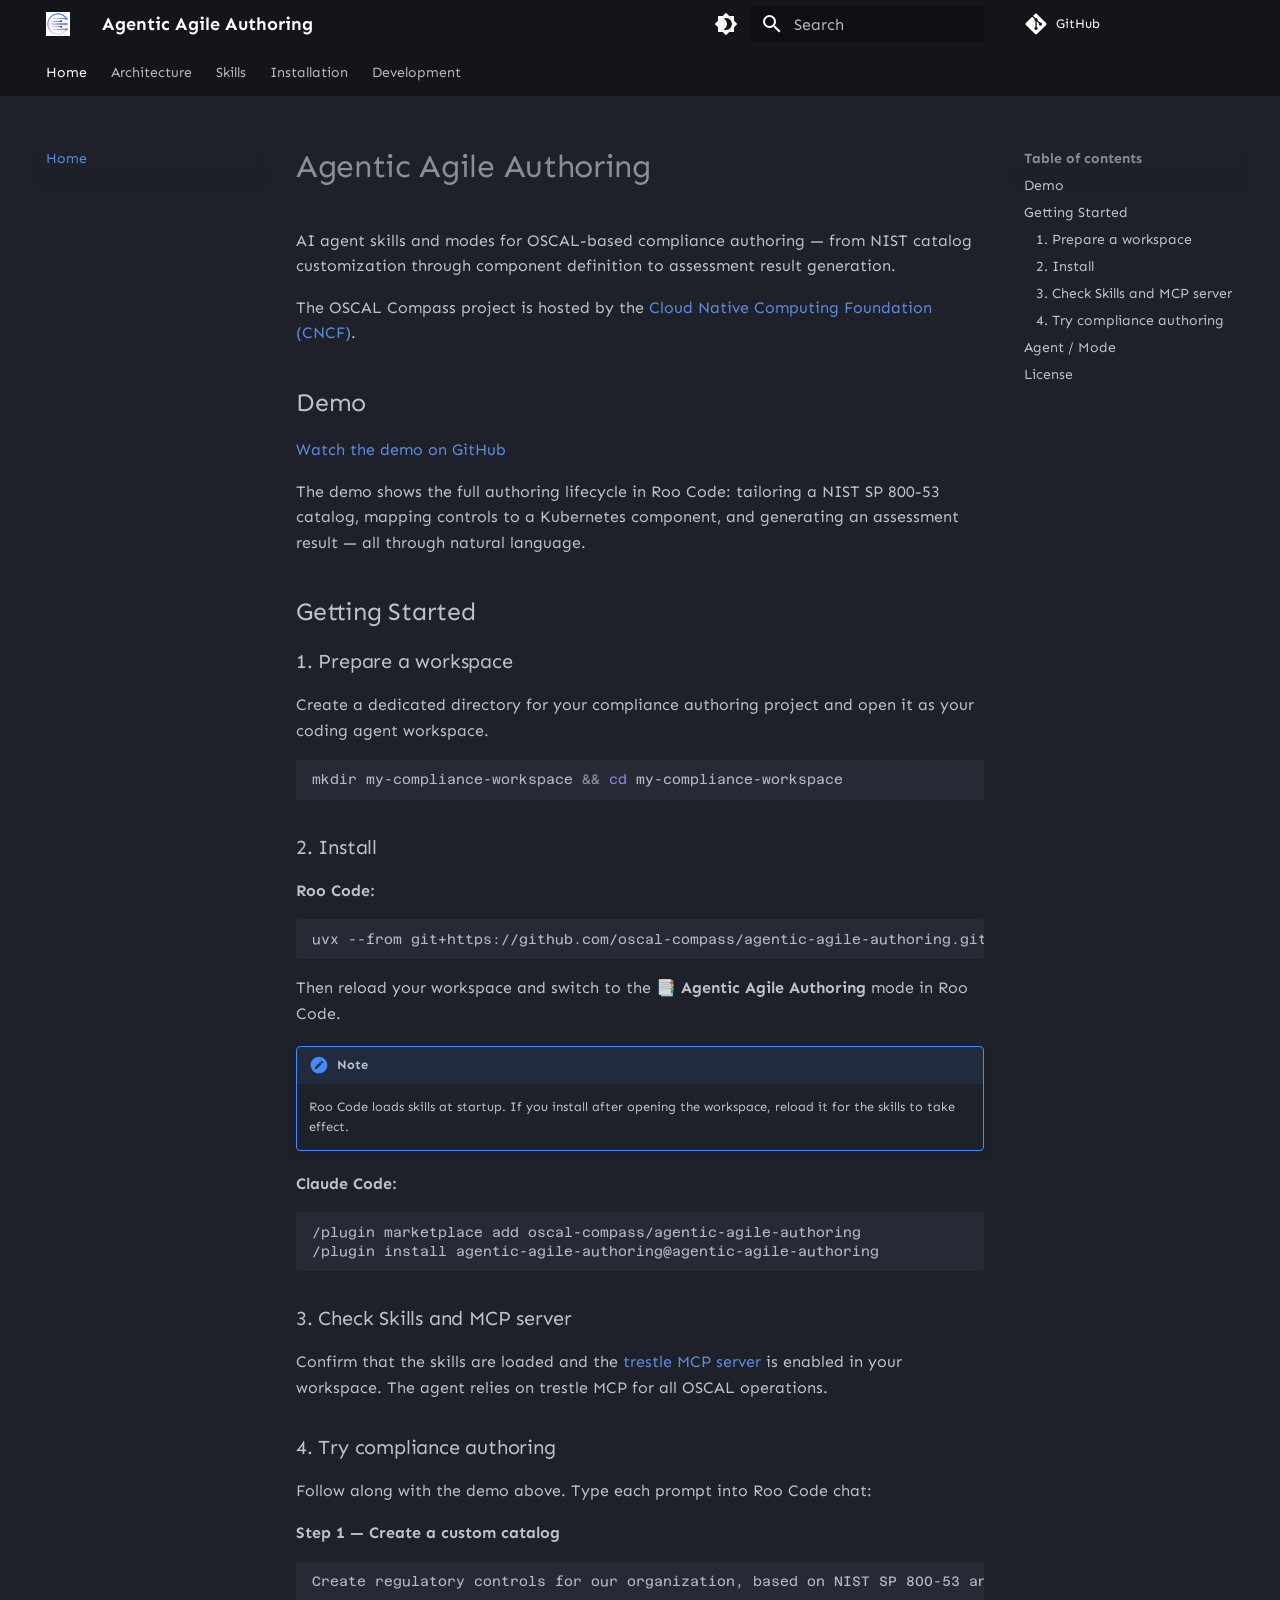
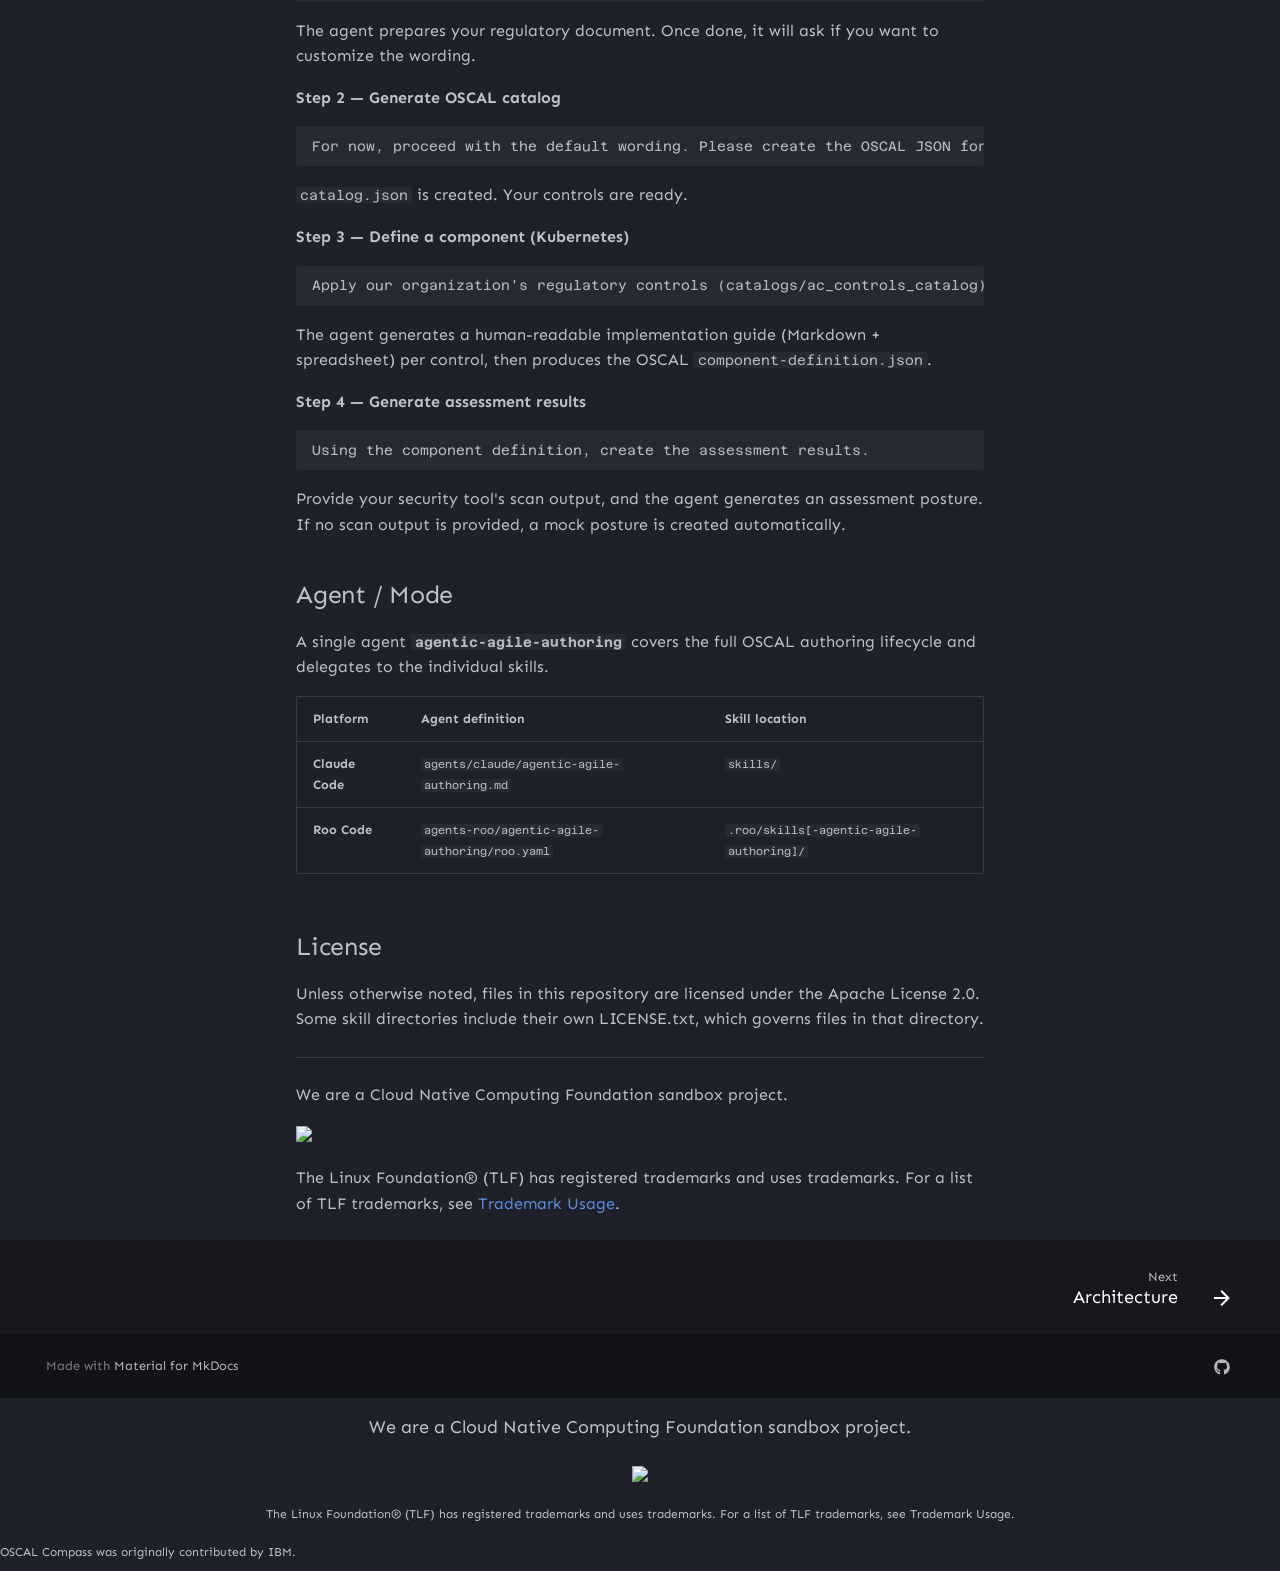
==== index.html @ 28f5df00 "Deployed d0321ce with MkDocs version: 1.6.1" ====
<!doctype html>
<html lang="en" class="no-js">
  <head>
    
      <meta charset="utf-8">
      <meta name="viewport" content="width=device-width,initial-scale=1">
      
      
      
        <link rel="canonical" href="https://oscal-compass.github.io/agentic-agile-authoring/">
      
      
      
        <link rel="next" href="architecture/">
      
      
        
      
      
      <link rel="icon" href="img/oscal-compass-icon-1200x1200.png">
      <meta name="generator" content="mkdocs-1.6.1, mkdocs-material-9.7.6">
    
    
      
        <title>Agentic Agile Authoring</title>
      
    
    
      <link rel="stylesheet" href="assets/stylesheets/main.484c7ddc.min.css">
      
        
        <link rel="stylesheet" href="assets/stylesheets/palette.ab4e12ef.min.css">
      
      


    
    
      
    
    
      
        
        
        <link rel="preconnect" href="https://fonts.gstatic.com" crossorigin>
        <link rel="stylesheet" href="https://fonts.googleapis.com/css?family=Sen:300,300i,400,400i,700,700i%7CAzeret+Mono:400,400i,700,700i&display=fallback">
        <style>:root{--md-text-font:"Sen";--md-code-font:"Azeret Mono"}</style>
      
    
    
      <link rel="stylesheet" href="css/extra.css">
    
    <script>__md_scope=new URL(".",location),__md_hash=e=>[...e].reduce(((e,_)=>(e<<5)-e+_.charCodeAt(0)),0),__md_get=(e,_=localStorage,t=__md_scope)=>JSON.parse(_.getItem(t.pathname+"."+e)),__md_set=(e,_,t=localStorage,a=__md_scope)=>{try{t.setItem(a.pathname+"."+e,JSON.stringify(_))}catch(e){}}</script>
    
      

    
    
  </head>
  
  
    
    
      
    
    
    
    
    <body dir="ltr" data-md-color-scheme="slate" data-md-color-primary="black" data-md-color-accent="purple">
  
    
    <input class="md-toggle" data-md-toggle="drawer" type="checkbox" id="__drawer" autocomplete="off">
    <input class="md-toggle" data-md-toggle="search" type="checkbox" id="__search" autocomplete="off">
    <label class="md-overlay" for="__drawer"></label>
    <div data-md-component="skip">
      
        
        <a href="#agentic-agile-authoring" class="md-skip">
          Skip to content
        </a>
      
    </div>
    <div data-md-component="announce">
      
    </div>
    
    
      

<header class="md-header" data-md-component="header">
  <nav class="md-header__inner md-grid" aria-label="Header">
    <a href="." title="Agentic Agile Authoring" class="md-header__button md-logo" aria-label="Agentic Agile Authoring" data-md-component="logo">
      
  <img src="img/oscal-compass-icon-1200x1200.png" alt="logo">

    </a>
    <label class="md-header__button md-icon" for="__drawer">
      
      <svg xmlns="http://www.w3.org/2000/svg" viewBox="0 0 24 24"><path d="M3 6h18v2H3zm0 5h18v2H3zm0 5h18v2H3z"/></svg>
    </label>
    <div class="md-header__title" data-md-component="header-title">
      <div class="md-header__ellipsis">
        <div class="md-header__topic">
          <span class="md-ellipsis">
            Agentic Agile Authoring
          </span>
        </div>
        <div class="md-header__topic" data-md-component="header-topic">
          <span class="md-ellipsis">
            
              Home
            
          </span>
        </div>
      </div>
    </div>
    
      
        <form class="md-header__option" data-md-component="palette">
  
    
    
    
    <input class="md-option" data-md-color-media="" data-md-color-scheme="slate" data-md-color-primary="black" data-md-color-accent="purple"  aria-label="Switch to light mode"  type="radio" name="__palette" id="__palette_0">
    
      <label class="md-header__button md-icon" title="Switch to light mode" for="__palette_1" hidden>
        <svg xmlns="http://www.w3.org/2000/svg" viewBox="0 0 24 24"><path d="M12 18c-.89 0-1.74-.2-2.5-.55C11.56 16.5 13 14.42 13 12s-1.44-4.5-3.5-5.45C10.26 6.2 11.11 6 12 6a6 6 0 0 1 6 6 6 6 0 0 1-6 6m8-9.31V4h-4.69L12 .69 8.69 4H4v4.69L.69 12 4 15.31V20h4.69L12 23.31 15.31 20H20v-4.69L23.31 12z"/></svg>
      </label>
    
  
    
    
    
    <input class="md-option" data-md-color-media="" data-md-color-scheme="default" data-md-color-primary="black" data-md-color-accent="purple"  aria-label="Switch to dark mode"  type="radio" name="__palette" id="__palette_1">
    
      <label class="md-header__button md-icon" title="Switch to dark mode" for="__palette_0" hidden>
        <svg xmlns="http://www.w3.org/2000/svg" viewBox="0 0 24 24"><path d="M12 8a4 4 0 0 0-4 4 4 4 0 0 0 4 4 4 4 0 0 0 4-4 4 4 0 0 0-4-4m0 10a6 6 0 0 1-6-6 6 6 0 0 1 6-6 6 6 0 0 1 6 6 6 6 0 0 1-6 6m8-9.31V4h-4.69L12 .69 8.69 4H4v4.69L.69 12 4 15.31V20h4.69L12 23.31 15.31 20H20v-4.69L23.31 12z"/></svg>
      </label>
    
  
</form>
      
    
    
      <script>var palette=__md_get("__palette");if(palette&&palette.color){if("(prefers-color-scheme)"===palette.color.media){var media=matchMedia("(prefers-color-scheme: light)"),input=document.querySelector(media.matches?"[data-md-color-media='(prefers-color-scheme: light)']":"[data-md-color-media='(prefers-color-scheme: dark)']");palette.color.media=input.getAttribute("data-md-color-media"),palette.color.scheme=input.getAttribute("data-md-color-scheme"),palette.color.primary=input.getAttribute("data-md-color-primary"),palette.color.accent=input.getAttribute("data-md-color-accent")}for(var[key,value]of Object.entries(palette.color))document.body.setAttribute("data-md-color-"+key,value)}</script>
    
    
    
      
      
        <label class="md-header__button md-icon" for="__search">
          
          <svg xmlns="http://www.w3.org/2000/svg" viewBox="0 0 24 24"><path d="M9.5 3A6.5 6.5 0 0 1 16 9.5c0 1.61-.59 3.09-1.56 4.23l.27.27h.79l5 5-1.5 1.5-5-5v-.79l-.27-.27A6.52 6.52 0 0 1 9.5 16 6.5 6.5 0 0 1 3 9.5 6.5 6.5 0 0 1 9.5 3m0 2C7 5 5 7 5 9.5S7 14 9.5 14 14 12 14 9.5 12 5 9.5 5"/></svg>
        </label>
        <div class="md-search" data-md-component="search" role="dialog">
  <label class="md-search__overlay" for="__search"></label>
  <div class="md-search__inner" role="search">
    <form class="md-search__form" name="search">
      <input type="text" class="md-search__input" name="query" aria-label="Search" placeholder="Search" autocapitalize="off" autocorrect="off" autocomplete="off" spellcheck="false" data-md-component="search-query" required>
      <label class="md-search__icon md-icon" for="__search">
        
        <svg xmlns="http://www.w3.org/2000/svg" viewBox="0 0 24 24"><path d="M9.5 3A6.5 6.5 0 0 1 16 9.5c0 1.61-.59 3.09-1.56 4.23l.27.27h.79l5 5-1.5 1.5-5-5v-.79l-.27-.27A6.52 6.52 0 0 1 9.5 16 6.5 6.5 0 0 1 3 9.5 6.5 6.5 0 0 1 9.5 3m0 2C7 5 5 7 5 9.5S7 14 9.5 14 14 12 14 9.5 12 5 9.5 5"/></svg>
        
        <svg xmlns="http://www.w3.org/2000/svg" viewBox="0 0 24 24"><path d="M20 11v2H8l5.5 5.5-1.42 1.42L4.16 12l7.92-7.92L13.5 5.5 8 11z"/></svg>
      </label>
      <nav class="md-search__options" aria-label="Search">
        
        <button type="reset" class="md-search__icon md-icon" title="Clear" aria-label="Clear" tabindex="-1">
          
          <svg xmlns="http://www.w3.org/2000/svg" viewBox="0 0 24 24"><path d="M19 6.41 17.59 5 12 10.59 6.41 5 5 6.41 10.59 12 5 17.59 6.41 19 12 13.41 17.59 19 19 17.59 13.41 12z"/></svg>
        </button>
      </nav>
      
    </form>
    <div class="md-search__output">
      <div class="md-search__scrollwrap" tabindex="0" data-md-scrollfix>
        <div class="md-search-result" data-md-component="search-result">
          <div class="md-search-result__meta">
            Initializing search
          </div>
          <ol class="md-search-result__list" role="presentation"></ol>
        </div>
      </div>
    </div>
  </div>
</div>
      
    
    
      <div class="md-header__source">
        <a href="https://github.com/oscal-compass/agentic-agile-authoring" title="Go to repository" class="md-source" data-md-component="source">
  <div class="md-source__icon md-icon">
    
    <svg xmlns="http://www.w3.org/2000/svg" viewBox="0 0 448 512"><!--! Font Awesome Free 7.1.0 by @fontawesome - https://fontawesome.com License - https://fontawesome.com/license/free (Icons: CC BY 4.0, Fonts: SIL OFL 1.1, Code: MIT License) Copyright 2025 Fonticons, Inc.--><path d="M439.6 236.1 244 40.5c-5.4-5.5-12.8-8.5-20.4-8.5s-15 3-20.4 8.4L162.5 81l51.5 51.5c27.1-9.1 52.7 16.8 43.4 43.7l49.7 49.7c34.2-11.8 61.2 31 35.5 56.7-26.5 26.5-70.2-2.9-56-37.3L240.3 199v121.9c25.3 12.5 22.3 41.8 9.1 55-6.4 6.4-15.2 10.1-24.3 10.1s-17.8-3.6-24.3-10.1c-17.6-17.6-11.1-46.9 11.2-56v-123c-20.8-8.5-24.6-30.7-18.6-45L142.6 101 8.5 235.1C3 240.6 0 247.9 0 255.5s3 15 8.5 20.4l195.6 195.7c5.4 5.4 12.7 8.4 20.4 8.4s15-3 20.4-8.4l194.7-194.7c5.4-5.4 8.4-12.8 8.4-20.4s-3-15-8.4-20.4"/></svg>
  </div>
  <div class="md-source__repository">
    GitHub
  </div>
</a>
      </div>
    
  </nav>
  
</header>
    
    <div class="md-container" data-md-component="container">
      
      
        
          
            
<nav class="md-tabs" aria-label="Tabs" data-md-component="tabs">
  <div class="md-grid">
    <ul class="md-tabs__list">
      
        
  
  
  
    
  
  
    <li class="md-tabs__item md-tabs__item--active">
      <a href="." class="md-tabs__link">
        
  
  
    
  
  Home

      </a>
    </li>
  

      
        
  
  
  
  
    <li class="md-tabs__item">
      <a href="architecture/" class="md-tabs__link">
        
  
  
    
  
  Architecture

      </a>
    </li>
  

      
        
  
  
  
  
    <li class="md-tabs__item">
      <a href="skills/" class="md-tabs__link">
        
  
  
    
  
  Skills

      </a>
    </li>
  

      
        
  
  
  
  
    <li class="md-tabs__item">
      <a href="installer-spec/" class="md-tabs__link">
        
  
  
    
  
  Installation

      </a>
    </li>
  

      
        
  
  
  
  
    <li class="md-tabs__item">
      <a href="development/" class="md-tabs__link">
        
  
  
    
  
  Development

      </a>
    </li>
  

      
    </ul>
  </div>
</nav>
          
        
      
      <main class="md-main" data-md-component="main">
        <div class="md-main__inner md-grid">
          
            
              
              <div class="md-sidebar md-sidebar--primary" data-md-component="sidebar" data-md-type="navigation" >
                <div class="md-sidebar__scrollwrap">
                  <div class="md-sidebar__inner">
                    


  


<nav class="md-nav md-nav--primary md-nav--lifted" aria-label="Navigation" data-md-level="0">
  <label class="md-nav__title" for="__drawer">
    <a href="." title="Agentic Agile Authoring" class="md-nav__button md-logo" aria-label="Agentic Agile Authoring" data-md-component="logo">
      
  <img src="img/oscal-compass-icon-1200x1200.png" alt="logo">

    </a>
    Agentic Agile Authoring
  </label>
  
    <div class="md-nav__source">
      <a href="https://github.com/oscal-compass/agentic-agile-authoring" title="Go to repository" class="md-source" data-md-component="source">
  <div class="md-source__icon md-icon">
    
    <svg xmlns="http://www.w3.org/2000/svg" viewBox="0 0 448 512"><!--! Font Awesome Free 7.1.0 by @fontawesome - https://fontawesome.com License - https://fontawesome.com/license/free (Icons: CC BY 4.0, Fonts: SIL OFL 1.1, Code: MIT License) Copyright 2025 Fonticons, Inc.--><path d="M439.6 236.1 244 40.5c-5.4-5.5-12.8-8.5-20.4-8.5s-15 3-20.4 8.4L162.5 81l51.5 51.5c27.1-9.1 52.7 16.8 43.4 43.7l49.7 49.7c34.2-11.8 61.2 31 35.5 56.7-26.5 26.5-70.2-2.9-56-37.3L240.3 199v121.9c25.3 12.5 22.3 41.8 9.1 55-6.4 6.4-15.2 10.1-24.3 10.1s-17.8-3.6-24.3-10.1c-17.6-17.6-11.1-46.9 11.2-56v-123c-20.8-8.5-24.6-30.7-18.6-45L142.6 101 8.5 235.1C3 240.6 0 247.9 0 255.5s3 15 8.5 20.4l195.6 195.7c5.4 5.4 12.7 8.4 20.4 8.4s15-3 20.4-8.4l194.7-194.7c5.4-5.4 8.4-12.8 8.4-20.4s-3-15-8.4-20.4"/></svg>
  </div>
  <div class="md-source__repository">
    GitHub
  </div>
</a>
    </div>
  
  <ul class="md-nav__list" data-md-scrollfix>
    
      
      
  
  
    
  
  
  
    <li class="md-nav__item md-nav__item--active">
      
      <input class="md-nav__toggle md-toggle" type="checkbox" id="__toc">
      
      
        
      
      
        <label class="md-nav__link md-nav__link--active" for="__toc">
          
  
  
  <span class="md-ellipsis">
    
  
    Home
  

    
  </span>
  
  

          <span class="md-nav__icon md-icon"></span>
        </label>
      
      <a href="." class="md-nav__link md-nav__link--active">
        
  
  
  <span class="md-ellipsis">
    
  
    Home
  

    
  </span>
  
  

      </a>
      
        

<nav class="md-nav md-nav--secondary" aria-label="Table of contents">
  
  
  
    
  
  
    <label class="md-nav__title" for="__toc">
      <span class="md-nav__icon md-icon"></span>
      Table of contents
    </label>
    <ul class="md-nav__list" data-md-component="toc" data-md-scrollfix>
      
        <li class="md-nav__item">
  <a href="#demo" class="md-nav__link">
    <span class="md-ellipsis">
      
        Demo
      
    </span>
  </a>
  
</li>
      
        <li class="md-nav__item">
  <a href="#getting-started" class="md-nav__link">
    <span class="md-ellipsis">
      
        Getting Started
      
    </span>
  </a>
  
    <nav class="md-nav" aria-label="Getting Started">
      <ul class="md-nav__list">
        
          <li class="md-nav__item">
  <a href="#1-prepare-a-workspace" class="md-nav__link">
    <span class="md-ellipsis">
      
        1. Prepare a workspace
      
    </span>
  </a>
  
</li>
        
          <li class="md-nav__item">
  <a href="#2-install" class="md-nav__link">
    <span class="md-ellipsis">
      
        2. Install
      
    </span>
  </a>
  
</li>
        
          <li class="md-nav__item">
  <a href="#3-check-skills-and-mcp-server" class="md-nav__link">
    <span class="md-ellipsis">
      
        3. Check Skills and MCP server
      
    </span>
  </a>
  
</li>
        
          <li class="md-nav__item">
  <a href="#4-try-compliance-authoring" class="md-nav__link">
    <span class="md-ellipsis">
      
        4. Try compliance authoring
      
    </span>
  </a>
  
</li>
        
      </ul>
    </nav>
  
</li>
      
        <li class="md-nav__item">
  <a href="#agent-mode" class="md-nav__link">
    <span class="md-ellipsis">
      
        Agent / Mode
      
    </span>
  </a>
  
</li>
      
        <li class="md-nav__item">
  <a href="#license" class="md-nav__link">
    <span class="md-ellipsis">
      
        License
      
    </span>
  </a>
  
</li>
      
    </ul>
  
</nav>
      
    </li>
  

    
      
      
  
  
  
  
    <li class="md-nav__item">
      <a href="architecture/" class="md-nav__link">
        
  
  
  <span class="md-ellipsis">
    
  
    Architecture
  

    
  </span>
  
  

      </a>
    </li>
  

    
      
      
  
  
  
  
    <li class="md-nav__item">
      <a href="skills/" class="md-nav__link">
        
  
  
  <span class="md-ellipsis">
    
  
    Skills
  

    
  </span>
  
  

      </a>
    </li>
  

    
      
      
  
  
  
  
    <li class="md-nav__item">
      <a href="installer-spec/" class="md-nav__link">
        
  
  
  <span class="md-ellipsis">
    
  
    Installation
  

    
  </span>
  
  

      </a>
    </li>
  

    
      
      
  
  
  
  
    <li class="md-nav__item">
      <a href="development/" class="md-nav__link">
        
  
  
  <span class="md-ellipsis">
    
  
    Development
  

    
  </span>
  
  

      </a>
    </li>
  

    
  </ul>
</nav>
                  </div>
                </div>
              </div>
            
            
              
              <div class="md-sidebar md-sidebar--secondary" data-md-component="sidebar" data-md-type="toc" >
                <div class="md-sidebar__scrollwrap">
                  <div class="md-sidebar__inner">
                    

<nav class="md-nav md-nav--secondary" aria-label="Table of contents">
  
  
  
    
  
  
    <label class="md-nav__title" for="__toc">
      <span class="md-nav__icon md-icon"></span>
      Table of contents
    </label>
    <ul class="md-nav__list" data-md-component="toc" data-md-scrollfix>
      
        <li class="md-nav__item">
  <a href="#demo" class="md-nav__link">
    <span class="md-ellipsis">
      
        Demo
      
    </span>
  </a>
  
</li>
      
        <li class="md-nav__item">
  <a href="#getting-started" class="md-nav__link">
    <span class="md-ellipsis">
      
        Getting Started
      
    </span>
  </a>
  
    <nav class="md-nav" aria-label="Getting Started">
      <ul class="md-nav__list">
        
          <li class="md-nav__item">
  <a href="#1-prepare-a-workspace" class="md-nav__link">
    <span class="md-ellipsis">
      
        1. Prepare a workspace
      
    </span>
  </a>
  
</li>
        
          <li class="md-nav__item">
  <a href="#2-install" class="md-nav__link">
    <span class="md-ellipsis">
      
        2. Install
      
    </span>
  </a>
  
</li>
        
          <li class="md-nav__item">
  <a href="#3-check-skills-and-mcp-server" class="md-nav__link">
    <span class="md-ellipsis">
      
        3. Check Skills and MCP server
      
    </span>
  </a>
  
</li>
        
          <li class="md-nav__item">
  <a href="#4-try-compliance-authoring" class="md-nav__link">
    <span class="md-ellipsis">
      
        4. Try compliance authoring
      
    </span>
  </a>
  
</li>
        
      </ul>
    </nav>
  
</li>
      
        <li class="md-nav__item">
  <a href="#agent-mode" class="md-nav__link">
    <span class="md-ellipsis">
      
        Agent / Mode
      
    </span>
  </a>
  
</li>
      
        <li class="md-nav__item">
  <a href="#license" class="md-nav__link">
    <span class="md-ellipsis">
      
        License
      
    </span>
  </a>
  
</li>
      
    </ul>
  
</nav>
                  </div>
                </div>
              </div>
            
          
          
            <div class="md-content" data-md-component="content">
              
              <article class="md-content__inner md-typeset">
                
                  


  
  


<h1 id="agentic-agile-authoring">Agentic Agile Authoring</h1>
<p>AI agent skills and modes for OSCAL-based compliance authoring — from NIST catalog customization through component definition to assessment result generation.</p>
<p>The OSCAL Compass project is hosted by the <a href="https://cncf.io">Cloud Native Computing Foundation (CNCF)</a>.</p>
<h2 id="demo">Demo</h2>
<p><a href="https://github.com/oscal-compass/agentic-agile-authoring#demo">
  Watch the demo on GitHub
</a></p>
<p>The demo shows the full authoring lifecycle in Roo Code: tailoring a NIST SP 800-53 catalog, mapping controls to a Kubernetes component, and generating an assessment result — all through natural language.</p>
<h2 id="getting-started">Getting Started</h2>
<h3 id="1-prepare-a-workspace">1. Prepare a workspace</h3>
<p>Create a dedicated directory for your compliance authoring project and open it as your coding agent workspace.</p>
<div class="highlight"><pre><span></span><code>mkdir<span class="w"> </span>my-compliance-workspace<span class="w"> </span><span class="o">&amp;&amp;</span><span class="w"> </span><span class="nb">cd</span><span class="w"> </span>my-compliance-workspace
</code></pre></div>
<h3 id="2-install">2. Install</h3>
<p><strong>Roo Code:</strong></p>
<div class="highlight"><pre><span></span><code>uvx<span class="w"> </span>--from<span class="w"> </span>git+https://github.com/oscal-compass/agentic-agile-authoring.git<span class="w"> </span>agentic-agile-authoring<span class="w"> </span>install
</code></pre></div>
<p>Then reload your workspace and switch to the <strong>📑 Agentic Agile Authoring</strong> mode in Roo Code.</p>
<div class="admonition note">
<p class="admonition-title">Note</p>
<p>Roo Code loads skills at startup. If you install after opening the workspace, reload it for the skills to take effect.</p>
</div>
<p><strong>Claude Code:</strong></p>
<div class="highlight"><pre><span></span><code>/plugin marketplace add oscal-compass/agentic-agile-authoring
/plugin install agentic-agile-authoring@agentic-agile-authoring
</code></pre></div>
<h3 id="3-check-skills-and-mcp-server">3. Check Skills and MCP server</h3>
<p>Confirm that the skills are loaded and the <a href="https://github.com/oscal-compass/compliance-trestle-mcp">trestle MCP server</a> is enabled in your workspace. The agent relies on trestle MCP for all OSCAL operations.</p>
<h3 id="4-try-compliance-authoring">4. Try compliance authoring</h3>
<p>Follow along with the demo above. Type each prompt into Roo Code chat:</p>
<p><strong>Step 1 — Create a custom catalog</strong></p>
<div class="highlight"><pre><span></span><code>Create regulatory controls for our organization, based on NIST SP 800-53 and limited to access control.
</code></pre></div>
<p>The agent prepares your regulatory document. Once done, it will ask if you want to customize the wording.</p>
<p><strong>Step 2 — Generate OSCAL catalog</strong></p>
<div class="highlight"><pre><span></span><code>For now, proceed with the default wording. Please create the OSCAL JSON for this custom catalog.
</code></pre></div>
<p><code>catalog.json</code> is created. Your controls are ready.</p>
<p><strong>Step 3 — Define a component (Kubernetes)</strong></p>
<div class="highlight"><pre><span></span><code>Apply our organization&#39;s regulatory controls (catalogs/ac_controls_catalog) to Kubernetes. At this stage, please create the component definition.
</code></pre></div>
<p>The agent generates a human-readable implementation guide (Markdown + spreadsheet) per control, then produces the OSCAL <code>component-definition.json</code>.</p>
<p><strong>Step 4 — Generate assessment results</strong></p>
<div class="highlight"><pre><span></span><code>Using the component definition, create the assessment results.
</code></pre></div>
<p>Provide your security tool's scan output, and the agent generates an assessment posture. If no scan output is provided, a mock posture is created automatically.</p>
<h2 id="agent-mode">Agent / Mode</h2>
<p>A single agent <strong><code>agentic-agile-authoring</code></strong> covers the full OSCAL authoring lifecycle and delegates to the individual skills.</p>
<table>
<thead>
<tr>
<th>Platform</th>
<th>Agent definition</th>
<th>Skill location</th>
</tr>
</thead>
<tbody>
<tr>
<td><strong>Claude Code</strong></td>
<td><code>agents/claude/agentic-agile-authoring.md</code></td>
<td><code>skills/</code></td>
</tr>
<tr>
<td><strong>Roo Code</strong></td>
<td><code>agents-roo/agentic-agile-authoring/roo.yaml</code></td>
<td><code>.roo/skills[-agentic-agile-authoring]/</code></td>
</tr>
</tbody>
</table>
<h2 id="license">License</h2>
<p>Unless otherwise noted, files in this repository are licensed under the Apache License 2.0. Some skill directories include their own LICENSE.txt, which governs files in that directory.</p>
<hr />
<p>We are a Cloud Native Computing Foundation sandbox project.</p>
<p><picture>
  <source media="(prefers-color-scheme: dark)" srcset="https://www.cncf.io/wp-content/uploads/2022/07/cncf-white-logo.svg">
  <img src="https://www.cncf.io/wp-content/uploads/2022/07/cncf-color-bg.svg" width=300 />
</picture></p>
<p>The Linux Foundation® (TLF) has registered trademarks and uses trademarks. For a list of TLF trademarks, see <a href="https://www.linuxfoundation.org/legal/trademark-usage">Trademark Usage</a>.</p>












                
              </article>
            </div>
          
          
<script>var target=document.getElementById(location.hash.slice(1));target&&target.name&&(target.checked=target.name.startsWith("__tabbed_"))</script>
        </div>
        
      </main>
      

        <footer class="md-footer">
  
    
      
      <nav class="md-footer__inner md-grid" aria-label="Footer" >
        
        
          
          <a href="architecture/" class="md-footer__link md-footer__link--next" aria-label="Next: Architecture">
            <div class="md-footer__title">
              <span class="md-footer__direction">
                Next
              </span>
              <div class="md-ellipsis">
                Architecture
              </div>
            </div>
            <div class="md-footer__button md-icon">
              
              <svg xmlns="http://www.w3.org/2000/svg" viewBox="0 0 24 24"><path d="M4 11v2h12l-5.5 5.5 1.42 1.42L19.84 12l-7.92-7.92L10.5 5.5 16 11z"/></svg>
            </div>
          </a>
        
      </nav>
    
  
  <div class="md-footer-meta md-typeset">
    <div class="md-footer-meta__inner md-grid">
      <div class="md-copyright">
  
  
    Made with
    <a href="https://squidfunk.github.io/mkdocs-material/" target="_blank" rel="noopener">
      Material for MkDocs
    </a>
  
</div>
      
        
<div class="md-social">
  
    
    
    
    
      
      
    
    <a href="https://github.com/oscal-compass/agentic-agile-authoring" target="_blank" rel="noopener" title="github.com" class="md-social__link">
      <svg xmlns="http://www.w3.org/2000/svg" viewBox="0 0 512 512"><!--! Font Awesome Free 7.1.0 by @fontawesome - https://fontawesome.com License - https://fontawesome.com/license/free (Icons: CC BY 4.0, Fonts: SIL OFL 1.1, Code: MIT License) Copyright 2025 Fonticons, Inc.--><path d="M173.9 397.4c0 2-2.3 3.6-5.2 3.6-3.3.3-5.6-1.3-5.6-3.6 0-2 2.3-3.6 5.2-3.6 3-.3 5.6 1.3 5.6 3.6m-31.1-4.5c-.7 2 1.3 4.3 4.3 4.9 2.6 1 5.6 0 6.2-2s-1.3-4.3-4.3-5.2c-2.6-.7-5.5.3-6.2 2.3m44.2-1.7c-2.9.7-4.9 2.6-4.6 4.9.3 2 2.9 3.3 5.9 2.6 2.9-.7 4.9-2.6 4.6-4.6-.3-1.9-3-3.2-5.9-2.9M252.8 8C114.1 8 8 113.3 8 252c0 110.9 69.8 205.8 169.5 239.2 12.8 2.3 17.3-5.6 17.3-12.1 0-6.2-.3-40.4-.3-61.4 0 0-70 15-84.7-29.8 0 0-11.4-29.1-27.8-36.6 0 0-22.9-15.7 1.6-15.4 0 0 24.9 2 38.6 25.8 21.9 38.6 58.6 27.5 72.9 20.9 2.3-16 8.8-27.1 16-33.7-55.9-6.2-112.3-14.3-112.3-110.5 0-27.5 7.6-41.3 23.6-58.9-2.6-6.5-11.1-33.3 2.6-67.9 20.9-6.5 69 27 69 27 20-5.6 41.5-8.5 62.8-8.5s42.8 2.9 62.8 8.5c0 0 48.1-33.6 69-27 13.7 34.7 5.2 61.4 2.6 67.9 16 17.7 25.8 31.5 25.8 58.9 0 96.5-58.9 104.2-114.8 110.5 9.2 7.9 17 22.9 17 46.4 0 33.7-.3 75.4-.3 83.6 0 6.5 4.6 14.4 17.3 12.1C436.2 457.8 504 362.9 504 252 504 113.3 391.5 8 252.8 8M105.2 352.9c-1.3 1-1 3.3.7 5.2 1.6 1.6 3.9 2.3 5.2 1 1.3-1 1-3.3-.7-5.2-1.6-1.6-3.9-2.3-5.2-1m-10.8-8.1c-.7 1.3.3 2.9 2.3 3.9 1.6 1 3.6.7 4.3-.7.7-1.3-.3-2.9-2.3-3.9-2-.6-3.6-.3-4.3.7m32.4 35.6c-1.6 1.3-1 4.3 1.3 6.2 2.3 2.3 5.2 2.6 6.5 1 1.3-1.3.7-4.3-1.3-6.2-2.2-2.3-5.2-2.6-6.5-1m-11.4-14.7c-1.6 1-1.6 3.6 0 5.9s4.3 3.3 5.6 2.3c1.6-1.3 1.6-3.9 0-6.2-1.4-2.3-4-3.3-5.6-2"/></svg>
    </a>
  
</div>
      
    </div>
  </div>
</footer>
      
<p style="font-size:18px;text-align:center">We are a Cloud Native Computing Foundation sandbox project.</p>
<p style="text-align:center">
  <img src="https://www.cncf.io/wp-content/uploads/2022/07/cncf-white-logo.svg" width=300 class="cncf-logo-dark" />
  <img src="https://www.cncf.io/wp-content/uploads/2022/07/cncf-color-bg.svg" width=300 class="cncf-logo-light" />
</p>
<p style="font-size:12px;text-align:center">The Linux Foundation® (TLF) has registered trademarks and uses trademarks. For a list of TLF trademarks, see <a href="https://www.linuxfoundation.org/legal/trademark-usage">Trademark Usage</a>.</p>
<p style="font-size:12px;text-align:left">OSCAL Compass was originally contributed by IBM.</p>

    </div>
    <div class="md-dialog" data-md-component="dialog">
      <div class="md-dialog__inner md-typeset"></div>
    </div>
    
    
    
      
      
      <script id="__config" type="application/json">{"annotate": null, "base": ".", "features": ["navigation.footer", "navigation.tabs"], "search": "assets/javascripts/workers/search.2c215733.min.js", "tags": null, "translations": {"clipboard.copied": "Copied to clipboard", "clipboard.copy": "Copy to clipboard", "search.result.more.one": "1 more on this page", "search.result.more.other": "# more on this page", "search.result.none": "No matching documents", "search.result.one": "1 matching document", "search.result.other": "# matching documents", "search.result.placeholder": "Type to start searching", "search.result.term.missing": "Missing", "select.version": "Select version"}, "version": null}</script>
    
    
      <script src="assets/javascripts/bundle.79ae519e.min.js"></script>
      
        <script src="https://unpkg.com/mermaid@11/dist/mermaid.min.js"></script>
      
    
  </body>
</html>
---- assets/stylesheets/main.484c7ddc.min.css ----
@charset "UTF-8";html{-webkit-text-size-adjust:none;-moz-text-size-adjust:none;text-size-adjust:none;box-sizing:border-box}*,:after,:before{box-sizing:inherit}@media (prefers-reduced-motion){*,:after,:before{transition:none!important}}body{margin:0}a,button,input,label{-webkit-tap-highlight-color:transparent}a{color:inherit;text-decoration:none}hr{border:0;box-sizing:initial;display:block;height:.05rem;overflow:visible;padding:0}small{font-size:80%}sub,sup{line-height:1em}img{border-style:none}table{border-collapse:initial;border-spacing:0}td,th{font-weight:400;vertical-align:top}button{background:#0000;border:0;font-family:inherit;font-size:inherit;margin:0;padding:0}input{border:0;outline:none}:root{--md-primary-fg-color:#4051b5;--md-primary-fg-color--light:#5d6cc0;--md-primary-fg-color--dark:#303fa1;--md-primary-bg-color:#fff;--md-primary-bg-color--light:#ffffffb3;--md-accent-fg-color:#526cfe;--md-accent-fg-color--transparent:#526cfe1a;--md-accent-bg-color:#fff;--md-accent-bg-color--light:#ffffffb3}[data-md-color-scheme=default]{color-scheme:light}[data-md-color-scheme=default] img[src$="#gh-dark-mode-only"],[data-md-color-scheme=default] img[src$="#only-dark"]{display:none}:root,[data-md-color-scheme=default]{--md-hue:225deg;--md-default-fg-color:#000000de;--md-default-fg-color--light:#0000008a;--md-default-fg-color--lighter:#00000052;--md-default-fg-color--lightest:#00000012;--md-default-bg-color:#fff;--md-default-bg-color--light:#ffffffb3;--md-default-bg-color--lighter:#ffffff4d;--md-default-bg-color--lightest:#ffffff1f;--md-code-fg-color:#36464e;--md-code-bg-color:#f5f5f5;--md-code-bg-color--light:#f5f5f5b3;--md-code-bg-color--lighter:#f5f5f54d;--md-code-hl-color:#4287ff;--md-code-hl-color--light:#4287ff1a;--md-code-hl-number-color:#d52a2a;--md-code-hl-special-color:#db1457;--md-code-hl-function-color:#a846b9;--md-code-hl-constant-color:#6e59d9;--md-code-hl-keyword-color:#3f6ec6;--md-code-hl-string-color:#1c7d4d;--md-code-hl-name-color:var(--md-code-fg-color);--md-code-hl-operator-color:var(--md-default-fg-color--light);--md-code-hl-punctuation-color:var(--md-default-fg-color--light);--md-code-hl-comment-color:var(--md-default-fg-color--light);--md-code-hl-generic-color:var(--md-default-fg-color--light);--md-code-hl-variable-color:var(--md-default-fg-color--light);--md-typeset-color:var(--md-default-fg-color);--md-typeset-a-color:var(--md-primary-fg-color);--md-typeset-del-color:#f5503d26;--md-typeset-ins-color:#0bd57026;--md-typeset-kbd-color:#fafafa;--md-typeset-kbd-accent-color:#fff;--md-typeset-kbd-border-color:#b8b8b8;--md-typeset-mark-color:#ffff0080;--md-typeset-table-color:#0000001f;--md-typeset-table-color--light:rgba(0,0,0,.035);--md-admonition-fg-color:var(--md-default-fg-color);--md-admonition-bg-color:var(--md-default-bg-color);--md-warning-fg-color:#000000de;--md-warning-bg-color:#ff9;--md-footer-fg-color:#fff;--md-footer-fg-color--light:#ffffffb3;--md-footer-fg-color--lighter:#ffffff73;--md-footer-bg-color:#000000de;--md-footer-bg-color--dark:#00000052;--md-shadow-z1:0 0.2rem 0.5rem #0000000d,0 0 0.05rem #0000001a;--md-shadow-z2:0 0.2rem 0.5rem #0000001a,0 0 0.05rem #00000040;--md-shadow-z3:0 0.2rem 0.5rem #0003,0 0 0.05rem #00000059}.md-icon svg{fill:currentcolor;display:block;height:1.2rem;width:1.2rem}body{-webkit-font-smoothing:antialiased;-moz-osx-font-smoothing:grayscale;--md-text-font-family:var(--md-text-font,_),-apple-system,BlinkMacSystemFont,Helvetica,Arial,sans-serif;--md-code-font-family:var(--md-code-font,_),SFMono-Regular,Consolas,Menlo,monospace}aside,body,input{font-feature-settings:"kern","liga";color:var(--md-typeset-color);font-family:var(--md-text-font-family)}code,kbd,pre{font-feature-settings:"kern";font-family:var(--md-code-font-family)}:root{--md-typeset-table-sort-icon:url('data:image/svg+xml;charset=utf-8,<svg xmlns="http://www.w3.org/2000/svg" viewBox="0 0 24 24"><path d="m18 21-4-4h3V7h-3l4-4 4 4h-3v10h3M2 19v-2h10v2M2 13v-2h7v2M2 7V5h4v2z"/></svg>');--md-typeset-table-sort-icon--asc:url('data:image/svg+xml;charset=utf-8,<svg xmlns="http://www.w3.org/2000/svg" viewBox="0 0 24 24"><path d="M19 17h3l-4 4-4-4h3V3h2M2 17h10v2H2M6 5v2H2V5m0 6h7v2H2z"/></svg>');--md-typeset-table-sort-icon--desc:url('data:image/svg+xml;charset=utf-8,<svg xmlns="http://www.w3.org/2000/svg" viewBox="0 0 24 24"><path d="M19 7h3l-4-4-4 4h3v14h2M2 17h10v2H2M6 5v2H2V5m0 6h7v2H2z"/></svg>')}.md-typeset{-webkit-print-color-adjust:exact;color-adjust:exact;font-size:.8rem;line-height:1.6;overflow-wrap:break-word}@media print{.md-typeset{font-size:.68rem}}.md-typeset blockquote,.md-typeset dl,.md-typeset figure,.md-typeset ol,.md-typeset pre,.md-typeset ul{margin-bottom:1em;margin-top:1em}.md-typeset h1{color:var(--md-default-fg-color--light);font-size:2em;line-height:1.3;margin:0 0 1.25em}.md-typeset h1,.md-typeset h2{font-weight:300;letter-spacing:-.01em}.md-typeset h2{font-size:1.5625em;line-height:1.4;margin:1.6em 0 .64em}.md-typeset h3{font-size:1.25em;font-weight:400;letter-spacing:-.01em;line-height:1.5;margin:1.6em 0 .8em}.md-typeset h2+h3{margin-top:.8em}.md-typeset h4{font-weight:700;letter-spacing:-.01em;margin:1em 0}.md-typeset h5,.md-typeset h6{color:var(--md-default-fg-color--light);font-size:.8em;font-weight:700;letter-spacing:-.01em;margin:1.25em 0}.md-typeset h5{text-transform:uppercase}.md-typeset h5 code{text-transform:none}.md-typeset hr{border-bottom:.05rem solid var(--md-default-fg-color--lightest);display:flow-root;margin:1.5em 0}.md-typeset a{color:var(--md-typeset-a-color);word-break:break-word}.md-typeset a,.md-typeset a:before{transition:color 125ms}.md-typeset a:focus,.md-typeset a:hover{color:var(--md-accent-fg-color)}.md-typeset a:focus code,.md-typeset a:hover code{background-color:var(--md-accent-fg-color--transparent);color:var(--md-accent-fg-color)}.md-typeset a code{color:var(--md-typeset-a-color)}.md-typeset a.focus-visible{outline-color:var(--md-accent-fg-color);outline-offset:.2rem}.md-typeset code,.md-typeset kbd,.md-typeset pre{color:var(--md-code-fg-color);direction:ltr;font-variant-ligatures:none;transition:background-color 125ms}@media print{.md-typeset code,.md-typeset kbd,.md-typeset pre{white-space:pre-wrap}}.md-typeset code{background-color:var(--md-code-bg-color);border-radius:.1rem;-webkit-box-decoration-break:clone;box-decoration-break:clone;font-size:.85em;padding:0 .2941176471em;transition:color 125ms,background-color 125ms;word-break:break-word}.md-typeset code:not(.focus-visible){-webkit-tap-highlight-color:transparent;outline:none}.md-typeset pre{display:flow-root;line-height:1.4;position:relative}.md-typeset pre>code{-webkit-box-decoration-break:slice;box-decoration-break:slice;box-shadow:none;display:block;margin:0;outline-color:var(--md-accent-fg-color);overflow:auto;padding:.7720588235em 1.1764705882em;scrollbar-color:var(--md-default-fg-color--lighter) #0000;scrollbar-width:thin;touch-action:auto;word-break:normal}.md-typeset pre>code:hover{scrollbar-color:var(--md-accent-fg-color) #0000}.md-typeset pre>code::-webkit-scrollbar{height:.2rem;width:.2rem}.md-typeset pre>code::-webkit-scrollbar-thumb{background-color:var(--md-default-fg-color--lighter)}.md-typeset pre>code::-webkit-scrollbar-thumb:hover{background-color:var(--md-accent-fg-color)}.md-typeset kbd{background-color:var(--md-typeset-kbd-color);border-radius:.1rem;box-shadow:0 .1rem 0 .05rem var(--md-typeset-kbd-border-color),0 .1rem 0 var(--md-typeset-kbd-border-color),0 -.1rem .2rem var(--md-typeset-kbd-accent-color) inset;color:var(--md-default-fg-color);display:inline-block;font-size:.75em;padding:0 .6666666667em;vertical-align:text-top;word-break:break-word}.md-typeset mark{background-color:var(--md-typeset-mark-color);-webkit-box-decoration-break:clone;box-decoration-break:clone;color:inherit;word-break:break-word}.md-typeset abbr{cursor:help;text-decoration:none}.md-typeset [data-preview],.md-typeset abbr{border-bottom:.05rem dotted var(--md-default-fg-color--light)}.md-typeset small{opacity:.75}[dir=ltr] .md-typeset sub,[dir=ltr] .md-typeset sup{margin-left:.078125em}[dir=rtl] .md-typeset sub,[dir=rtl] .md-typeset sup{margin-right:.078125em}[dir=ltr] .md-typeset blockquote{padding-left:.6rem}[dir=rtl] .md-typeset blockquote{padding-right:.6rem}[dir=ltr] .md-typeset blockquote{border-left:.2rem solid var(--md-default-fg-color--lighter)}[dir=rtl] .md-typeset blockquote{border-right:.2rem solid var(--md-default-fg-color--lighter)}.md-typeset blockquote{color:var(--md-default-fg-color--light);margin-left:0;margin-right:0}.md-typeset ul{list-style-type:disc}.md-typeset ul[type]{list-style-type:revert-layer}[dir=ltr] .md-typeset ol,[dir=ltr] .md-typeset ul{margin-left:.625em}[dir=rtl] .md-typeset ol,[dir=rtl] .md-typeset ul{margin-right:.625em}.md-typeset ol,.md-typeset ul{padding:0}.md-typeset ol:not([hidden]),.md-typeset ul:not([hidden]){display:flow-root}.md-typeset ol ol,.md-typeset ul ol{list-style-type:lower-alpha}.md-typeset ol ol ol,.md-typeset ul ol ol{list-style-type:lower-roman}.md-typeset ol ol ol ol,.md-typeset ul ol ol ol{list-style-type:upper-alpha}.md-typeset ol ol ol ol ol,.md-typeset ul ol ol ol ol{list-style-type:upper-roman}.md-typeset ol[type],.md-typeset ul[type]{list-style-type:revert-layer}[dir=ltr] .md-typeset ol li,[dir=ltr] .md-typeset ul li{margin-left:1.25em}[dir=rtl] .md-typeset ol li,[dir=rtl] .md-typeset ul li{margin-right:1.25em}.md-typeset ol li,.md-typeset ul li{margin-bottom:.5em}.md-typeset ol li blockquote,.md-typeset ol li p,.md-typeset ul li blockquote,.md-typeset ul li p{margin:.5em 0}.md-typeset ol li:last-child,.md-typeset ul li:last-child{margin-bottom:0}[dir=ltr] .md-typeset ol li ol,[dir=ltr] .md-typeset ol li ul,[dir=ltr] .md-typeset ul li ol,[dir=ltr] .md-typeset ul li ul{margin-left:.625em}[dir=rtl] .md-typeset ol li ol,[dir=rtl] .md-typeset ol li ul,[dir=rtl] .md-typeset ul li ol,[dir=rtl] .md-typeset ul li ul{margin-right:.625em}.md-typeset ol li ol,.md-typeset ol li ul,.md-typeset ul li ol,.md-typeset ul li ul{margin-bottom:.5em;margin-top:.5em}[dir=ltr] .md-typeset dd{margin-left:1.875em}[dir=rtl] .md-typeset dd{margin-right:1.875em}.md-typeset dd{margin-bottom:1.5em;margin-top:1em}.md-typeset img,.md-typeset svg,.md-typeset video{height:auto;max-width:100%}.md-typeset img[align=left]{margin:1em 1em 1em 0}.md-typeset img[align=right]{margin:1em 0 1em 1em}.md-typeset img[align]:only-child{margin-top:0}.md-typeset figure{display:flow-root;margin:1em auto;max-width:100%;text-align:center;width:fit-content}.md-typeset figure img{display:block;margin:0 auto}.md-typeset figcaption{font-style:italic;margin:1em auto;max-width:24rem}.md-typeset iframe{max-width:100%}.md-typeset table:not([class]){background-color:var(--md-default-bg-color);border:.05rem solid var(--md-typeset-table-color);border-radius:.1rem;display:inline-block;font-size:.64rem;max-width:100%;overflow:auto;touch-action:auto}@media print{.md-typeset table:not([class]){display:table}}.md-typeset table:not([class])+*{margin-top:1.5em}.md-typeset table:not([class]) td>:first-child,.md-typeset table:not([class]) th>:first-child{margin-top:0}.md-typeset table:not([class]) td>:last-child,.md-typeset table:not([class]) th>:last-child{margin-bottom:0}.md-typeset table:not([class]) td:not([align]),.md-typeset table:not([class]) th:not([align]){text-align:left}[dir=rtl] .md-typeset table:not([class]) td:not([align]),[dir=rtl] .md-typeset table:not([class]) th:not([align]){text-align:right}.md-typeset table:not([class]) th{font-weight:700;min-width:5rem;padding:.9375em 1.25em;vertical-align:top}.md-typeset table:not([class]) td{border-top:.05rem solid var(--md-typeset-table-color);padding:.9375em 1.25em;vertical-align:top}.md-typeset table:not([class]) tbody tr{transition:background-color 125ms}.md-typeset table:not([class]) tbody tr:hover{background-color:var(--md-typeset-table-color--light);box-shadow:0 .05rem 0 var(--md-default-bg-color) inset}.md-typeset table:not([class]) a{word-break:normal}.md-typeset table th[role=columnheader]{cursor:pointer}[dir=ltr] .md-typeset table th[role=columnheader]:after{margin-left:.5em}[dir=rtl] .md-typeset table th[role=columnheader]:after{margin-right:.5em}.md-typeset table th[role=columnheader]:after{content:"";display:inline-block;height:1.2em;-webkit-mask-image:var(--md-typeset-table-sort-icon);mask-image:var(--md-typeset-table-sort-icon);-webkit-mask-repeat:no-repeat;mask-repeat:no-repeat;-webkit-mask-size:contain;mask-size:contain;transition:background-color 125ms;vertical-align:text-bottom;width:1.2em}.md-typeset table th[role=columnheader]:hover:after{background-color:var(--md-default-fg-color--lighter)}.md-typeset table th[role=columnheader][aria-sort=ascending]:after{background-color:var(--md-default-fg-color--light);-webkit-mask-image:var(--md-typeset-table-sort-icon--asc);mask-image:var(--md-typeset-table-sort-icon--asc)}.md-typeset table th[role=columnheader][aria-sort=descending]:after{background-color:var(--md-default-fg-color--light);-webkit-mask-image:var(--md-typeset-table-sort-icon--desc);mask-image:var(--md-typeset-table-sort-icon--desc)}.md-typeset__scrollwrap{margin:1em -.8rem;overflow-x:auto;touch-action:auto}.md-typeset__table{display:inline-block;margin-bottom:.5em;padding:0 .8rem}@media print{.md-typeset__table{display:block}}html .md-typeset__table table{display:table;margin:0;overflow:hidden;width:100%}@media screen and (max-width:44.984375em){.md-content__inner>pre{margin:1em -.8rem}.md-content__inner>pre code{border-radius:0}}.md-typeset .md-author{border-radius:100%;display:block;flex-shrink:0;height:1.6rem;overflow:hidden;position:relative;transition:color 125ms,transform 125ms;width:1.6rem}.md-typeset .md-author img{display:block}.md-typeset .md-author--more{background:var(--md-default-fg-color--lightest);color:var(--md-default-fg-color--lighter);font-size:.6rem;font-weight:700;line-height:1.6rem;text-align:center}.md-typeset .md-author--long{height:2.4rem;width:2.4rem}.md-typeset a.md-author{transform:scale(1)}.md-typeset a.md-author img{border-radius:100%;filter:grayscale(100%) opacity(75%);transition:filter 125ms}.md-typeset a.md-author:focus,.md-typeset a.md-author:hover{transform:scale(1.1);z-index:1}.md-typeset a.md-author:focus img,.md-typeset a.md-author:hover img{filter:grayscale(0)}.md-banner{background-color:var(--md-footer-bg-color);color:var(--md-footer-fg-color);overflow:auto}@media print{.md-banner{display:none}}.md-banner--warning{background-color:var(--md-warning-bg-color);color:var(--md-warning-fg-color)}.md-banner__inner{font-size:.7rem;margin:.6rem auto;padding:0 .8rem}[dir=ltr] .md-banner__button{float:right}[dir=rtl] .md-banner__button{float:left}.md-banner__button{color:inherit;cursor:pointer;transition:opacity .25s}.no-js .md-banner__button{display:none}.md-banner__button:hover{opacity:.7}html{font-size:125%;height:100%;overflow-x:hidden}@media screen and (min-width:100em){html{font-size:137.5%}}@media screen and (min-width:125em){html{font-size:150%}}body{background-color:var(--md-default-bg-color);display:flex;flex-direction:column;font-size:.5rem;min-height:100%;position:relative;width:100%}@media print{body{display:block}}@media screen and (max-width:59.984375em){body[data-md-scrolllock]{position:fixed}}.md-grid{margin-left:auto;margin-right:auto;max-width:61rem}.md-container{display:flex;flex-direction:column;flex-grow:1}@media print{.md-container{display:block}}.md-main{flex-grow:1}.md-main__inner{display:flex;height:100%;margin-top:1.5rem}.md-ellipsis{overflow:hidden;text-overflow:ellipsis}.md-toggle{display:none}.md-option{height:0;opacity:0;position:absolute;width:0}.md-option:checked+label:not([hidden]){display:block}.md-option.focus-visible+label{outline-color:var(--md-accent-fg-color);outline-style:auto}.md-skip{background-color:var(--md-default-fg-color);border-radius:.1rem;color:var(--md-default-bg-color);font-size:.64rem;margin:.5rem;opacity:0;outline-color:var(--md-accent-fg-color);padding:.3rem .5rem;position:fixed;transform:translateY(.4rem);z-index:-1}.md-skip:focus{opacity:1;transform:translateY(0);transition:transform .25s cubic-bezier(.4,0,.2,1),opacity 175ms 75ms;z-index:10}@page{margin:25mm}:root{--md-clipboard-icon:url('data:image/svg+xml;charset=utf-8,<svg xmlns="http://www.w3.org/2000/svg" viewBox="0 0 24 24"><path d="M19 21H8V7h11m0-2H8a2 2 0 0 0-2 2v14a2 2 0 0 0 2 2h11a2 2 0 0 0 2-2V7a2 2 0 0 0-2-2m-3-4H4a2 2 0 0 0-2 2v14h2V3h12z"/></svg>')}.md-clipboard{border-radius:.1rem;color:var(--md-default-fg-color--lightest);cursor:pointer;height:1.5em;outline-color:var(--md-accent-fg-color);outline-offset:.1rem;transition:color .25s;width:1.5em;z-index:1}@media print{.md-clipboard{display:none}}.md-clipboard:not(.focus-visible){-webkit-tap-highlight-color:transparent;outline:none}:hover>.md-clipboard{color:var(--md-default-fg-color--light)}.md-clipboard:focus,.md-clipboard:hover{color:var(--md-accent-fg-color)}.md-clipboard:after{background-color:currentcolor;content:"";display:block;height:1.125em;margin:0 auto;-webkit-mask-image:var(--md-clipboard-icon);mask-image:var(--md-clipboard-icon);-webkit-mask-position:center;mask-position:center;-webkit-mask-repeat:no-repeat;mask-repeat:no-repeat;-webkit-mask-size:contain;mask-size:contain;width:1.125em}.md-clipboard--inline{cursor:pointer}.md-clipboard--inline code{transition:color .25s,background-color .25s}.md-clipboard--inline:focus code,.md-clipboard--inline:hover code{background-color:var(--md-accent-fg-color--transparent);color:var(--md-accent-fg-color)}:root{--md-code-select-icon:url('data:image/svg+xml;charset=utf-8,<svg xmlns="http://www.w3.org/2000/svg" viewBox="0 0 24 24"><path d="M19 19h-4v2h4c1.1 0 2-.9 2-2v-4h-2m0-12h-4v2h4v4h2V5c0-1.1-.9-2-2-2M5 5h4V3H5c-1.1 0-2 .9-2 2v4h2m0 6H3v4c0 1.1.9 2 2 2h4v-2H5zm2-4h2v2H7zm4 0h2v2h-2zm4 0h2v2h-2zM7 7h2v2H7zm4 0h2v2h-2zm4 0h2v2h-2zm-8 8h2v2H7zm4 0h2v2h-2zm4 0h2v2h-2z"/></svg>');--md-code-copy-icon:url('data:image/svg+xml;charset=utf-8,<svg xmlns="http://www.w3.org/2000/svg" viewBox="0 0 24 24"><path d="M19 21H8V7h11m0-2H8a2 2 0 0 0-2 2v14a2 2 0 0 0 2 2h11a2 2 0 0 0 2-2V7a2 2 0 0 0-2-2m-3-4H4a2 2 0 0 0-2 2v14h2V3h12z"/></svg>')}.md-typeset .md-code__content{display:grid}.md-code__nav{background-color:var(--md-code-bg-color--lighter);border-radius:.1rem;display:flex;gap:.2rem;padding:.2rem;position:absolute;right:.25em;top:.25em;transition:background-color .25s;z-index:1}:hover>.md-code__nav{background-color:var(--md-code-bg-color--light)}.md-code__button{color:var(--md-default-fg-color--lightest);cursor:pointer;display:block;height:1.5em;outline-color:var(--md-accent-fg-color);outline-offset:.1rem;transition:color .25s;width:1.5em}:hover>*>.md-code__button{color:var(--md-default-fg-color--light)}.md-code__button.focus-visible,.md-code__button:hover{color:var(--md-accent-fg-color)}.md-code__button--active{color:var(--md-default-fg-color)!important}.md-code__button:after{background-color:currentcolor;content:"";display:block;height:1.125em;margin:0 auto;-webkit-mask-position:center;mask-position:center;-webkit-mask-repeat:no-repeat;mask-repeat:no-repeat;-webkit-mask-size:contain;mask-size:contain;width:1.125em}.md-code__button[data-md-type=select]:after{-webkit-mask-image:var(--md-code-select-icon);mask-image:var(--md-code-select-icon)}.md-code__button[data-md-type=copy]:after{-webkit-mask-image:var(--md-code-copy-icon);mask-image:var(--md-code-copy-icon)}@keyframes consent{0%{opacity:0;transform:translateY(100%)}to{opacity:1;transform:translateY(0)}}@keyframes overlay{0%{opacity:0}to{opacity:1}}.md-consent__overlay{animation:overlay .25s both;-webkit-backdrop-filter:blur(.1rem);backdrop-filter:blur(.1rem);background-color:#0000008a;height:100%;opacity:1;position:fixed;top:0;width:100%;z-index:5}.md-consent__inner{animation:consent .5s cubic-bezier(.1,.7,.1,1) both;background-color:var(--md-default-bg-color);border:0;border-radius:.1rem;bottom:0;box-shadow:0 0 .2rem #0000001a,0 .2rem .4rem #0003;max-height:100%;overflow:auto;padding:0;position:fixed;width:100%;z-index:5}.md-consent__form{padding:.8rem}.md-consent__settings{display:none;margin:1em 0}input:checked+.md-consent__settings{display:block}.md-consent__controls{margin-bottom:.8rem}.md-typeset .md-consent__controls .md-button{display:inline}@media screen and (max-width:44.984375em){.md-typeset .md-consent__controls .md-button{display:block;margin-top:.4rem;text-align:center;width:100%}}.md-consent label{cursor:pointer}.md-content{flex-grow:1;min-width:0}.md-content__inner{margin:0 .8rem 1.2rem;padding-top:.6rem}@media screen and (min-width:76.25em){[dir=ltr] .md-sidebar--primary:not([hidden])~.md-content>.md-content__inner{margin-left:1.2rem}[dir=ltr] .md-sidebar--secondary:not([hidden])~.md-content>.md-content__inner,[dir=rtl] .md-sidebar--primary:not([hidden])~.md-content>.md-content__inner{margin-right:1.2rem}[dir=rtl] .md-sidebar--secondary:not([hidden])~.md-content>.md-content__inner{margin-left:1.2rem}}.md-content__inner:before{content:"";display:block;height:.4rem}.md-content__inner>:last-child{margin-bottom:0}[dir=ltr] .md-content__button{float:right}[dir=rtl] .md-content__button{float:left}[dir=ltr] .md-content__button{margin-left:.4rem}[dir=rtl] .md-content__button{margin-right:.4rem}.md-content__button{margin:.4rem 0;padding:0}@media print{.md-content__button{display:none}}.md-typeset .md-content__button{color:var(--md-default-fg-color--lighter)}.md-content__button svg{display:inline;vertical-align:top}[dir=rtl] .md-content__button svg{transform:scaleX(-1)}[dir=ltr] .md-dialog{right:.8rem}[dir=rtl] .md-dialog{left:.8rem}.md-dialog{background-color:var(--md-default-fg-color);border-radius:.1rem;bottom:.8rem;box-shadow:var(--md-shadow-z3);min-width:11.1rem;opacity:0;padding:.4rem .6rem;pointer-events:none;position:fixed;transform:translateY(100%);transition:transform 0ms .4s,opacity .4s;z-index:4}@media print{.md-dialog{display:none}}.md-dialog--active{opacity:1;pointer-events:auto;transform:translateY(0);transition:transform .4s cubic-bezier(.075,.85,.175,1),opacity .4s}.md-dialog__inner{color:var(--md-default-bg-color);font-size:.7rem}.md-feedback{margin:2em 0 1em;text-align:center}.md-feedback fieldset{border:none;margin:0;padding:0}.md-feedback__title{font-weight:700;margin:1em auto}.md-feedback__inner{position:relative}.md-feedback__list{display:flex;flex-wrap:wrap;place-content:baseline center;position:relative}.md-feedback__list:hover .md-icon:not(:disabled){color:var(--md-default-fg-color--lighter)}:disabled .md-feedback__list{min-height:1.8rem}.md-feedback__icon{color:var(--md-default-fg-color--light);cursor:pointer;flex-shrink:0;margin:0 .1rem;transition:color 125ms}.md-feedback__icon:not(:disabled).md-icon:hover{color:var(--md-accent-fg-color)}.md-feedback__icon:disabled{color:var(--md-default-fg-color--lightest);pointer-events:none}.md-feedback__note{opacity:0;position:relative;transform:translateY(.4rem);transition:transform .4s cubic-bezier(.1,.7,.1,1),opacity .15s}.md-feedback__note>*{margin:0 auto;max-width:16rem}:disabled .md-feedback__note{opacity:1;transform:translateY(0)}@media print{.md-feedback{display:none}}.md-footer{background-color:var(--md-footer-bg-color);color:var(--md-footer-fg-color)}@media print{.md-footer{display:none}}.md-footer__inner{justify-content:space-between;overflow:auto;padding:.2rem}.md-footer__inner:not([hidden]){display:flex}.md-footer__link{align-items:end;display:flex;flex-grow:0.01;margin-bottom:.4rem;margin-top:1rem;max-width:100%;outline-color:var(--md-accent-fg-color);overflow:hidden;transition:opacity .25s}.md-footer__link:focus,.md-footer__link:hover{opacity:.7}[dir=rtl] .md-footer__link svg{transform:scaleX(-1)}@media screen and (max-width:44.984375em){.md-footer__link--prev{flex-shrink:0}.md-footer__link--prev .md-footer__title{display:none}}[dir=ltr] .md-footer__link--next{margin-left:auto}[dir=rtl] .md-footer__link--next{margin-right:auto}.md-footer__link--next{text-align:right}[dir=rtl] .md-footer__link--next{text-align:left}.md-footer__title{flex-grow:1;font-size:.9rem;margin-bottom:.7rem;max-width:calc(100% - 2.4rem);padding:0 1rem;white-space:nowrap}.md-footer__button{margin:.2rem;padding:.4rem}.md-footer__direction{font-size:.64rem;opacity:.7}.md-footer-meta{background-color:var(--md-footer-bg-color--dark)}.md-footer-meta__inner{display:flex;flex-wrap:wrap;justify-content:space-between;padding:.2rem}html .md-footer-meta.md-typeset a{color:var(--md-footer-fg-color--light)}html .md-footer-meta.md-typeset a:focus,html .md-footer-meta.md-typeset a:hover{color:var(--md-footer-fg-color)}.md-copyright{color:var(--md-footer-fg-color--lighter);font-size:.64rem;margin:auto .6rem;padding:.4rem 0;width:100%}@media screen and (min-width:45em){.md-copyright{width:auto}}.md-copyright__highlight{color:var(--md-footer-fg-color--light)}.md-social{display:inline-flex;gap:.2rem;margin:0 .4rem;padding:.2rem 0 .6rem}@media screen and (min-width:45em){.md-social{padding:.6rem 0}}.md-social__link{display:inline-block;height:1.6rem;text-align:center;width:1.6rem}.md-social__link:before{line-height:1.9}.md-social__link svg{fill:currentcolor;max-height:.8rem;vertical-align:-25%}.md-typeset .md-button{border:.1rem solid;border-radius:.1rem;color:var(--md-primary-fg-color);cursor:pointer;display:inline-block;font-weight:700;padding:.625em 2em;transition:color 125ms,background-color 125ms,border-color 125ms}.md-typeset .md-button--primary{background-color:var(--md-primary-fg-color);border-color:var(--md-primary-fg-color);color:var(--md-primary-bg-color)}.md-typeset .md-button:focus,.md-typeset .md-button:hover{background-color:var(--md-accent-fg-color);border-color:var(--md-accent-fg-color);color:var(--md-accent-bg-color)}[dir=ltr] .md-typeset .md-input{border-top-left-radius:.1rem}[dir=ltr] .md-typeset .md-input,[dir=rtl] .md-typeset .md-input{border-top-right-radius:.1rem}[dir=rtl] .md-typeset .md-input{border-top-left-radius:.1rem}.md-typeset .md-input{border-bottom:.1rem solid var(--md-default-fg-color--lighter);box-shadow:var(--md-shadow-z1);font-size:.8rem;height:1.8rem;padding:0 .6rem;transition:border .25s,box-shadow .25s}.md-typeset .md-input:focus,.md-typeset .md-input:hover{border-bottom-color:var(--md-accent-fg-color);box-shadow:var(--md-shadow-z2)}.md-typeset .md-input--stretch{width:100%}.md-header{background-color:var(--md-primary-fg-color);box-shadow:0 0 .2rem #0000,0 .2rem .4rem #0000;color:var(--md-primary-bg-color);display:block;left:0;position:sticky;right:0;top:0;z-index:4}@media print{.md-header{display:none}}.md-header[hidden]{transform:translateY(-100%);transition:transform .25s cubic-bezier(.8,0,.6,1),box-shadow .25s}.md-header--shadow{box-shadow:0 0 .2rem #0000001a,0 .2rem .4rem #0003;transition:transform .25s cubic-bezier(.1,.7,.1,1),box-shadow .25s}.md-header__inner{align-items:center;display:flex;padding:0 .2rem}.md-header__button{color:currentcolor;cursor:pointer;margin:.2rem;outline-color:var(--md-accent-fg-color);padding:.4rem;position:relative;transition:opacity .25s;vertical-align:middle;z-index:1}.md-header__button:hover{opacity:.7}.md-header__button:not([hidden]){display:inline-block}.md-header__button:not(.focus-visible){-webkit-tap-highlight-color:transparent;outline:none}.md-header__button.md-logo{margin:.2rem;padding:.4rem}@media screen and (max-width:76.234375em){.md-header__button.md-logo{display:none}}.md-header__button.md-logo img,.md-header__button.md-logo svg{fill:currentcolor;display:block;height:1.2rem;width:auto}@media screen and (min-width:60em){.md-header__button[for=__search]{display:none}}.no-js .md-header__button[for=__search]{display:none}[dir=rtl] .md-header__button[for=__search] svg{transform:scaleX(-1)}@media screen and (min-width:76.25em){.md-header__button[for=__drawer]{display:none}}.md-header__topic{display:flex;max-width:100%;position:absolute;transition:transform .4s cubic-bezier(.1,.7,.1,1),opacity .15s;white-space:nowrap}.md-header__topic+.md-header__topic{opacity:0;pointer-events:none;transform:translateX(1.25rem);transition:transform .4s cubic-bezier(1,.7,.1,.1),opacity .15s;z-index:-1}[dir=rtl] .md-header__topic+.md-header__topic{transform:translateX(-1.25rem)}.md-header__topic:first-child{font-weight:700}[dir=ltr] .md-header__title{margin-left:1rem;margin-right:.4rem}[dir=rtl] .md-header__title{margin-left:.4rem;margin-right:1rem}.md-header__title{flex-grow:1;font-size:.9rem;height:2.4rem;line-height:2.4rem}.md-header__title--active .md-header__topic{opacity:0;pointer-events:none;transform:translateX(-1.25rem);transition:transform .4s cubic-bezier(1,.7,.1,.1),opacity .15s;z-index:-1}[dir=rtl] .md-header__title--active .md-header__topic{transform:translateX(1.25rem)}.md-header__title--active .md-header__topic+.md-header__topic{opacity:1;pointer-events:auto;transform:translateX(0);transition:transform .4s cubic-bezier(.1,.7,.1,1),opacity .15s;z-index:0}.md-header__title>.md-header__ellipsis{height:100%;position:relative;width:100%}.md-header__option{display:flex;flex-shrink:0;max-width:100%;transition:max-width 0ms .25s,opacity .25s .25s;white-space:nowrap}[data-md-toggle=search]:checked~.md-header .md-header__option{max-width:0;opacity:0;transition:max-width 0ms,opacity 0ms}.md-header__option>input{bottom:0}.md-header__source{display:none}@media screen and (min-width:60em){[dir=ltr] .md-header__source{margin-left:1rem}[dir=rtl] .md-header__source{margin-right:1rem}.md-header__source{display:block;max-width:11.7rem;width:11.7rem}}@media screen and (min-width:76.25em){[dir=ltr] .md-header__source{margin-left:1.4rem}[dir=rtl] .md-header__source{margin-right:1.4rem}}.md-meta{color:var(--md-default-fg-color--light);font-size:.7rem;line-height:1.3}.md-meta__list{display:inline-flex;flex-wrap:wrap;list-style:none;margin:0;padding:0}.md-meta__item:not(:last-child):after{content:"·";margin-left:.2rem;margin-right:.2rem}.md-meta__link{color:var(--md-typeset-a-color)}.md-meta__link:focus,.md-meta__link:hover{color:var(--md-accent-fg-color)}.md-draft{background-color:#ff1744;border-radius:.125em;color:#fff;display:inline-block;font-weight:700;padding-left:.5714285714em;padding-right:.5714285714em}:root{--md-nav-icon--prev:url('data:image/svg+xml;charset=utf-8,<svg xmlns="http://www.w3.org/2000/svg" viewBox="0 0 24 24"><path d="M20 11v2H8l5.5 5.5-1.42 1.42L4.16 12l7.92-7.92L13.5 5.5 8 11z"/></svg>');--md-nav-icon--next:url('data:image/svg+xml;charset=utf-8,<svg xmlns="http://www.w3.org/2000/svg" viewBox="0 0 24 24"><path d="M8.59 16.58 13.17 12 8.59 7.41 10 6l6 6-6 6z"/></svg>');--md-toc-icon:url('data:image/svg+xml;charset=utf-8,<svg xmlns="http://www.w3.org/2000/svg" viewBox="0 0 24 24"><path d="M3 9h14V7H3zm0 4h14v-2H3zm0 4h14v-2H3zm16 0h2v-2h-2zm0-10v2h2V7zm0 6h2v-2h-2z"/></svg>')}.md-nav{font-size:.7rem;line-height:1.3}.md-nav__title{color:var(--md-default-fg-color--light);display:block;font-weight:700;overflow:hidden;padding:0 .6rem;text-overflow:ellipsis}.md-nav__title .md-nav__button{display:none}.md-nav__title .md-nav__button img{height:100%;width:auto}.md-nav__title .md-nav__button.md-logo img,.md-nav__title .md-nav__button.md-logo svg{fill:currentcolor;display:block;height:2.4rem;max-width:100%;object-fit:contain;width:auto}.md-nav__list{list-style:none;margin:0;padding:0}.md-nav__link{align-items:flex-start;display:flex;gap:.4rem;margin-top:.625em;scroll-snap-align:start;transition:color 125ms}.md-nav__link--passed,.md-nav__link--passed code{color:var(--md-default-fg-color--light)}.md-nav__item .md-nav__link--active,.md-nav__item .md-nav__link--active code{color:var(--md-typeset-a-color)}.md-nav__link .md-ellipsis{position:relative}.md-nav__link .md-ellipsis code{word-break:normal}[dir=ltr] .md-nav__link .md-icon:last-child{margin-left:auto}[dir=rtl] .md-nav__link .md-icon:last-child{margin-right:auto}.md-nav__link .md-typeset{font-size:.7rem;line-height:1.3}.md-nav__link svg{fill:currentcolor;flex-shrink:0;height:1.3em;position:relative}.md-nav__link[for]:focus,.md-nav__link[for]:hover,.md-nav__link[href]:focus,.md-nav__link[href]:hover{color:var(--md-accent-fg-color);cursor:pointer}.md-nav__link[for]:focus code,.md-nav__link[for]:hover code,.md-nav__link[href]:focus code,.md-nav__link[href]:hover code{background-color:var(--md-accent-fg-color--transparent);color:var(--md-accent-fg-color)}.md-nav__link.focus-visible{outline-color:var(--md-accent-fg-color);outline-offset:.2rem}.md-nav--primary .md-nav__link[for=__toc]{display:none}.md-nav--primary .md-nav__link[for=__toc] .md-icon:after{background-color:currentcolor;display:block;height:100%;-webkit-mask-image:var(--md-toc-icon);mask-image:var(--md-toc-icon);width:100%}.md-nav--primary .md-nav__link[for=__toc]~.md-nav{display:none}.md-nav__container>.md-nav__link{margin-top:0}.md-nav__container>.md-nav__link:first-child{flex-grow:1;min-width:0}.md-nav__icon{flex-shrink:0}.md-nav__source{display:none}@media screen and (max-width:76.234375em){.md-nav--primary,.md-nav--primary .md-nav{background-color:var(--md-default-bg-color);display:flex;flex-direction:column;height:100%;left:0;position:absolute;right:0;top:0;z-index:1}.md-nav--primary .md-nav__item,.md-nav--primary .md-nav__title{font-size:.8rem;line-height:1.5}.md-nav--primary .md-nav__title{background-color:var(--md-default-fg-color--lightest);color:var(--md-default-fg-color--light);cursor:pointer;height:5.6rem;line-height:2.4rem;padding:3rem .8rem .2rem;position:relative;white-space:nowrap}[dir=ltr] .md-nav--primary .md-nav__title .md-nav__icon{left:.4rem}[dir=rtl] .md-nav--primary .md-nav__title .md-nav__icon{right:.4rem}.md-nav--primary .md-nav__title .md-nav__icon{display:block;height:1.2rem;margin:.2rem;position:absolute;top:.4rem;width:1.2rem}.md-nav--primary .md-nav__title .md-nav__icon:after{background-color:currentcolor;content:"";display:block;height:100%;-webkit-mask-image:var(--md-nav-icon--prev);mask-image:var(--md-nav-icon--prev);-webkit-mask-position:center;mask-position:center;-webkit-mask-repeat:no-repeat;mask-repeat:no-repeat;-webkit-mask-size:contain;mask-size:contain;width:100%}.md-nav--primary .md-nav__title~.md-nav__list{background-color:var(--md-default-bg-color);box-shadow:0 .05rem 0 var(--md-default-fg-color--lightest) inset;overflow-y:auto;scroll-snap-type:y mandatory;touch-action:pan-y}.md-nav--primary .md-nav__title~.md-nav__list>:first-child{border-top:0}.md-nav--primary .md-nav__title[for=__drawer]{background-color:var(--md-primary-fg-color);color:var(--md-primary-bg-color);font-weight:700}.md-nav--primary .md-nav__title .md-logo{display:block;left:.2rem;margin:.2rem;padding:.4rem;position:absolute;right:.2rem;top:.2rem}.md-nav--primary .md-nav__list{flex:1}.md-nav--primary .md-nav__item{border-top:.05rem solid var(--md-default-fg-color--lightest)}.md-nav--primary .md-nav__item--active>.md-nav__link{color:var(--md-typeset-a-color)}.md-nav--primary .md-nav__item--active>.md-nav__link:focus,.md-nav--primary .md-nav__item--active>.md-nav__link:hover{color:var(--md-accent-fg-color)}.md-nav--primary .md-nav__link{margin-top:0;padding:.6rem .8rem}.md-nav--primary .md-nav__link svg{margin-top:.1em}.md-nav--primary .md-nav__link>.md-nav__link{padding:0}[dir=ltr] .md-nav--primary .md-nav__link .md-nav__icon{margin-right:-.2rem}[dir=rtl] .md-nav--primary .md-nav__link .md-nav__icon{margin-left:-.2rem}.md-nav--primary .md-nav__link .md-nav__icon{font-size:1.2rem;height:1.2rem;width:1.2rem}.md-nav--primary .md-nav__link .md-nav__icon:after{background-color:currentcolor;content:"";display:block;height:100%;-webkit-mask-image:var(--md-nav-icon--next);mask-image:var(--md-nav-icon--next);-webkit-mask-position:center;mask-position:center;-webkit-mask-repeat:no-repeat;mask-repeat:no-repeat;-webkit-mask-size:contain;mask-size:contain;width:100%}[dir=rtl] .md-nav--primary .md-nav__icon:after{transform:scale(-1)}.md-nav--primary .md-nav--secondary .md-nav{background-color:initial;position:static}[dir=ltr] .md-nav--primary .md-nav--secondary .md-nav .md-nav__link{padding-left:1.4rem}[dir=rtl] .md-nav--primary .md-nav--secondary .md-nav .md-nav__link{padding-right:1.4rem}[dir=ltr] .md-nav--primary .md-nav--secondary .md-nav .md-nav .md-nav__link{padding-left:2rem}[dir=rtl] .md-nav--primary .md-nav--secondary .md-nav .md-nav .md-nav__link{padding-right:2rem}[dir=ltr] .md-nav--primary .md-nav--secondary .md-nav .md-nav .md-nav .md-nav__link{padding-left:2.6rem}[dir=rtl] .md-nav--primary .md-nav--secondary .md-nav .md-nav .md-nav .md-nav__link{padding-right:2.6rem}[dir=ltr] .md-nav--primary .md-nav--secondary .md-nav .md-nav .md-nav .md-nav .md-nav__link{padding-left:3.2rem}[dir=rtl] .md-nav--primary .md-nav--secondary .md-nav .md-nav .md-nav .md-nav .md-nav__link{padding-right:3.2rem}.md-nav--secondary{background-color:initial}.md-nav__toggle~.md-nav{display:flex;opacity:0;transform:translateX(100%);transition:transform .25s cubic-bezier(.8,0,.6,1),opacity 125ms 50ms}[dir=rtl] .md-nav__toggle~.md-nav{transform:translateX(-100%)}.md-nav__toggle:checked~.md-nav{opacity:1;transform:translateX(0);transition:transform .25s cubic-bezier(.4,0,.2,1),opacity 125ms 125ms}.md-nav__toggle:checked~.md-nav>.md-nav__list{backface-visibility:hidden}}@media screen and (max-width:59.984375em){.md-nav--primary .md-nav__link[for=__toc]{display:flex}.md-nav--primary .md-nav__link[for=__toc] .md-icon:after{content:""}.md-nav--primary .md-nav__link[for=__toc]+.md-nav__link{display:none}.md-nav--primary .md-nav__link[for=__toc]~.md-nav{display:flex}.md-nav__source{background-color:var(--md-primary-fg-color--dark);color:var(--md-primary-bg-color);display:block;padding:0 .2rem}}@media screen and (min-width:60em) and (max-width:76.234375em){.md-nav--integrated .md-nav__link[for=__toc]{display:flex}.md-nav--integrated .md-nav__link[for=__toc] .md-icon:after{content:""}.md-nav--integrated .md-nav__link[for=__toc]+.md-nav__link{display:none}.md-nav--integrated .md-nav__link[for=__toc]~.md-nav{display:flex}}@media screen and (min-width:60em){.md-nav{margin-bottom:-.4rem}.md-nav--secondary .md-nav__title{background:var(--md-default-bg-color);box-shadow:0 0 .4rem .4rem var(--md-default-bg-color);position:sticky;top:0;z-index:1}.md-nav--secondary .md-nav__title[for=__toc]{scroll-snap-align:start}.md-nav--secondary .md-nav__title .md-nav__icon{display:none}[dir=ltr] .md-nav--secondary .md-nav__list{padding-left:.6rem}[dir=rtl] .md-nav--secondary .md-nav__list{padding-right:.6rem}.md-nav--secondary .md-nav__list{padding-bottom:.4rem}[dir=ltr] .md-nav--secondary .md-nav__item>.md-nav__link{margin-right:.4rem}[dir=rtl] .md-nav--secondary .md-nav__item>.md-nav__link{margin-left:.4rem}}@media screen and (min-width:76.25em){.md-nav{margin-bottom:-.4rem;transition:max-height .25s cubic-bezier(.86,0,.07,1)}.md-nav--primary .md-nav__title{background:var(--md-default-bg-color);box-shadow:0 0 .4rem .4rem var(--md-default-bg-color);position:sticky;top:0;z-index:1}.md-nav--primary .md-nav__title[for=__drawer]{scroll-snap-align:start}.md-nav--primary .md-nav__title .md-nav__icon{display:none}[dir=ltr] .md-nav--primary .md-nav__list{padding-left:.6rem}[dir=rtl] .md-nav--primary .md-nav__list{padding-right:.6rem}.md-nav--primary .md-nav__list{padding-bottom:.4rem}[dir=ltr] .md-nav--primary .md-nav__item>.md-nav__link{margin-right:.4rem}[dir=rtl] .md-nav--primary .md-nav__item>.md-nav__link{margin-left:.4rem}.md-nav__toggle~.md-nav{display:grid;grid-template-rows:minmax(.4rem,0fr);opacity:0;transition:grid-template-rows .25s cubic-bezier(.86,0,.07,1),opacity .25s,visibility 0ms .25s;visibility:collapse}.md-nav__toggle~.md-nav>.md-nav__list{overflow:hidden}.md-nav__toggle.md-toggle--indeterminate~.md-nav,.md-nav__toggle:checked~.md-nav{grid-template-rows:minmax(.4rem,1fr);opacity:1;transition:grid-template-rows .25s cubic-bezier(.86,0,.07,1),opacity .15s .1s,visibility 0ms;visibility:visible}.md-nav__toggle.md-toggle--indeterminate~.md-nav{transition:none}.md-nav__item--nested>.md-nav>.md-nav__title{display:none}.md-nav__item--section{display:block;margin:1.25em 0}.md-nav__item--section:last-child{margin-bottom:0}.md-nav__item--section>.md-nav__link{font-weight:700}.md-nav__item--section>.md-nav__link[for]{color:var(--md-default-fg-color--light)}.md-nav__item--section>.md-nav__link:not(.md-nav__container){pointer-events:none}.md-nav__item--section>.md-nav__link .md-icon,.md-nav__item--section>.md-nav__link>[for]{display:none}[dir=ltr] .md-nav__item--section>.md-nav{margin-left:-.6rem}[dir=rtl] .md-nav__item--section>.md-nav{margin-right:-.6rem}.md-nav__item--section>.md-nav{display:block;opacity:1;visibility:visible}.md-nav__item--section>.md-nav>.md-nav__list>.md-nav__item{padding:0}.md-nav__icon{border-radius:100%;height:.9rem;transition:background-color .25s;width:.9rem}.md-nav__icon:hover{background-color:var(--md-accent-fg-color--transparent)}.md-nav__icon:after{background-color:currentcolor;border-radius:100%;content:"";display:inline-block;height:100%;-webkit-mask-image:var(--md-nav-icon--next);mask-image:var(--md-nav-icon--next);-webkit-mask-position:center;mask-position:center;-webkit-mask-repeat:no-repeat;mask-repeat:no-repeat;-webkit-mask-size:contain;mask-size:contain;transition:transform .25s;vertical-align:-.1rem;width:100%}[dir=rtl] .md-nav__icon:after{transform:rotate(180deg)}.md-nav__item--nested .md-nav__toggle:checked~.md-nav__link .md-nav__icon:after,.md-nav__item--nested .md-toggle--indeterminate~.md-nav__link .md-nav__icon:after{transform:rotate(90deg)}.md-nav--lifted>.md-nav__list>.md-nav__item,.md-nav--lifted>.md-nav__title{display:none}.md-nav--lifted>.md-nav__list>.md-nav__item--active{display:block}.md-nav--lifted>.md-nav__list>.md-nav__item--active>.md-nav__link{background:var(--md-default-bg-color);box-shadow:0 0 .4rem .4rem var(--md-default-bg-color);margin-top:0;position:sticky;top:0;z-index:1}.md-nav--lifted>.md-nav__list>.md-nav__item--active>.md-nav__link:not(.md-nav__container){pointer-events:none}.md-nav--lifted>.md-nav__list>.md-nav__item--active.md-nav__item--section{margin:0}[dir=ltr] .md-nav--lifted>.md-nav__list>.md-nav__item>.md-nav:not(.md-nav--secondary){margin-left:-.6rem}[dir=rtl] .md-nav--lifted>.md-nav__list>.md-nav__item>.md-nav:not(.md-nav--secondary){margin-right:-.6rem}.md-nav--lifted>.md-nav__list>.md-nav__item>[for]{color:var(--md-default-fg-color--light)}.md-nav--lifted .md-nav[data-md-level="1"]{grid-template-rows:minmax(.4rem,1fr);opacity:1;visibility:visible}[dir=ltr] .md-nav--integrated>.md-nav__list>.md-nav__item--active .md-nav--secondary{border-left:.05rem solid var(--md-primary-fg-color)}[dir=rtl] .md-nav--integrated>.md-nav__list>.md-nav__item--active .md-nav--secondary{border-right:.05rem solid var(--md-primary-fg-color)}.md-nav--integrated>.md-nav__list>.md-nav__item--active .md-nav--secondary{display:block;margin-bottom:1.25em;opacity:1;visibility:visible}.md-nav--integrated>.md-nav__list>.md-nav__item--active .md-nav--secondary>.md-nav__list{overflow:visible;padding-bottom:0}.md-nav--integrated>.md-nav__list>.md-nav__item--active .md-nav--secondary>.md-nav__title{display:none}}.md-pagination{font-size:.8rem;font-weight:700;gap:.4rem}.md-pagination,.md-pagination>*{align-items:center;display:flex;justify-content:center}.md-pagination>*{border-radius:.2rem;height:1.8rem;min-width:1.8rem;text-align:center}.md-pagination__current{background-color:var(--md-default-fg-color--lightest);color:var(--md-default-fg-color--light)}.md-pagination__link{transition:color 125ms,background-color 125ms}.md-pagination__link:focus,.md-pagination__link:hover{background-color:var(--md-accent-fg-color--transparent);color:var(--md-accent-fg-color)}.md-pagination__link:focus svg,.md-pagination__link:hover svg{color:var(--md-accent-fg-color)}.md-pagination__link.focus-visible{outline-color:var(--md-accent-fg-color);outline-offset:.2rem}.md-pagination__link svg{fill:currentcolor;color:var(--md-default-fg-color--lighter);display:block;max-height:100%;width:1.2rem}:root{--md-path-icon:url('data:image/svg+xml;charset=utf-8,<svg xmlns="http://www.w3.org/2000/svg" viewBox="0 0 24 24"><path d="M8.59 16.58 13.17 12 8.59 7.41 10 6l6 6-6 6z"/></svg>')}.md-path{font-size:.7rem;margin:0 .8rem;overflow:auto;padding-top:1.2rem}.md-path:not([hidden]){display:block}@media screen and (min-width:76.25em){.md-path{margin:0 1.2rem}}.md-path__list{align-items:center;display:flex;gap:.2rem;list-style:none;margin:0;padding:0}.md-path__item:not(:first-child){display:inline-flex;gap:.2rem;white-space:nowrap}.md-path__item:not(:first-child):before{background-color:var(--md-default-fg-color--lighter);content:"";display:inline;height:.8rem;-webkit-mask-image:var(--md-path-icon);mask-image:var(--md-path-icon);width:.8rem}.md-path__link{align-items:center;color:var(--md-default-fg-color--light);display:flex}.md-path__link:focus,.md-path__link:hover{color:var(--md-accent-fg-color)}:root{--md-post-pin-icon:url('data:image/svg+xml;charset=utf-8,<svg xmlns="http://www.w3.org/2000/svg" viewBox="0 0 24 24"><path d="M16 12V4h1V2H7v2h1v8l-2 2v2h5.2v6h1.6v-6H18v-2z"/></svg>')}.md-post__back{border-bottom:.05rem solid var(--md-default-fg-color--lightest);margin-bottom:1.2rem;padding-bottom:1.2rem}@media screen and (max-width:76.234375em){.md-post__back{display:none}}[dir=rtl] .md-post__back svg{transform:scaleX(-1)}.md-post__authors{display:flex;flex-direction:column;gap:.6rem;margin:0 .6rem 1.2rem}.md-post .md-post__meta a{transition:color 125ms}.md-post .md-post__meta a:focus,.md-post .md-post__meta a:hover{color:var(--md-accent-fg-color)}.md-post__title{color:var(--md-default-fg-color--light);font-weight:700}.md-post--excerpt{margin-bottom:3.2rem}.md-post--excerpt .md-post__header{align-items:center;display:flex;gap:.6rem;min-height:1.6rem}.md-post--excerpt .md-post__authors{align-items:center;display:inline-flex;flex-direction:row;gap:.2rem;margin:0;min-height:2.4rem}[dir=ltr] .md-post--excerpt .md-post__meta .md-meta__list{margin-right:.4rem}[dir=rtl] .md-post--excerpt .md-post__meta .md-meta__list{margin-left:.4rem}.md-post--excerpt .md-post__content>:first-child{--md-scroll-margin:6rem;margin-top:0}.md-post>.md-nav--secondary{margin:1em 0}.md-pin{background:var(--md-default-fg-color--lightest);border-radius:1rem;margin-top:-.05rem;padding:.2rem}.md-pin:after{background-color:currentcolor;content:"";display:block;height:.6rem;margin:0 auto;-webkit-mask-image:var(--md-post-pin-icon);mask-image:var(--md-post-pin-icon);-webkit-mask-position:center;mask-position:center;-webkit-mask-repeat:no-repeat;mask-repeat:no-repeat;-webkit-mask-size:contain;mask-size:contain;width:.6rem}.md-profile{align-items:center;display:flex;font-size:.7rem;gap:.6rem;line-height:1.4;width:100%}.md-profile__description{flex-grow:1}.md-content--post{display:flex}@media screen and (max-width:76.234375em){.md-content--post{flex-flow:column-reverse}}.md-content--post>.md-content__inner{flex-grow:1;min-width:0}@media screen and (min-width:76.25em){[dir=ltr] .md-content--post>.md-content__inner{margin-left:1.2rem}[dir=rtl] .md-content--post>.md-content__inner{margin-right:1.2rem}}@media screen and (max-width:76.234375em){.md-sidebar.md-sidebar--post{padding:0;position:static;width:100%}.md-sidebar.md-sidebar--post .md-sidebar__scrollwrap{overflow:visible}.md-sidebar.md-sidebar--post .md-sidebar__inner{padding:0}.md-sidebar.md-sidebar--post .md-post__meta{margin-left:.6rem;margin-right:.6rem}.md-sidebar.md-sidebar--post .md-nav__item{border:none;display:inline}.md-sidebar.md-sidebar--post .md-nav__list{display:inline-flex;flex-wrap:wrap;gap:.6rem;padding-bottom:.6rem;padding-top:.6rem}.md-sidebar.md-sidebar--post .md-nav__link{padding:0}.md-sidebar.md-sidebar--post .md-nav{height:auto;margin-bottom:0;position:static}}:root{--md-progress-value:0;--md-progress-delay:400ms}.md-progress{background:var(--md-primary-bg-color);height:.075rem;opacity:min(clamp(0,var(--md-progress-value),1),clamp(0,100 - var(--md-progress-value),1));position:fixed;top:0;transform:scaleX(calc(var(--md-progress-value)*1%));transform-origin:left;transition:transform .5s cubic-bezier(.19,1,.22,1),opacity .25s var(--md-progress-delay);width:100%;z-index:4}:root{--md-search-result-icon:url('data:image/svg+xml;charset=utf-8,<svg xmlns="http://www.w3.org/2000/svg" viewBox="0 0 24 24"><path d="M14 2H6a2 2 0 0 0-2 2v16a2 2 0 0 0 2 2h7c-.41-.25-.8-.56-1.14-.9-.33-.33-.61-.7-.86-1.1H6V4h7v5h5v1.18c.71.16 1.39.43 2 .82V8zm6.31 16.9c1.33-2.11.69-4.9-1.4-6.22-2.11-1.33-4.91-.68-6.22 1.4-1.34 2.11-.69 4.89 1.4 6.22 1.46.93 3.32.93 4.79.02L22 23.39 23.39 22zm-3.81.1a2.5 2.5 0 0 1-2.5-2.5 2.5 2.5 0 0 1 2.5-2.5 2.5 2.5 0 0 1 2.5 2.5 2.5 2.5 0 0 1-2.5 2.5"/></svg>')}.md-search{position:relative}@media screen and (min-width:60em){.md-search{padding:.2rem 0}}.no-js .md-search{display:none}.md-search__overlay{opacity:0;z-index:1}@media screen and (max-width:59.984375em){[dir=ltr] .md-search__overlay{left:-2.2rem}[dir=rtl] .md-search__overlay{right:-2.2rem}.md-search__overlay{background-color:var(--md-default-bg-color);border-radius:1rem;height:2rem;overflow:hidden;pointer-events:none;position:absolute;top:-1rem;transform-origin:center;transition:transform .3s .1s,opacity .2s .2s;width:2rem}[data-md-toggle=search]:checked~.md-header .md-search__overlay{opacity:1;transition:transform .4s,opacity .1s}}@media screen and (min-width:60em){[dir=ltr] .md-search__overlay{left:0}[dir=rtl] .md-search__overlay{right:0}.md-search__overlay{background-color:#0000008a;cursor:pointer;height:0;position:fixed;top:0;transition:width 0ms .25s,height 0ms .25s,opacity .25s;width:0}[data-md-toggle=search]:checked~.md-header .md-search__overlay{height:200vh;opacity:1;transition:width 0ms,height 0ms,opacity .25s;width:100%}}@media screen and (max-width:29.984375em){[data-md-toggle=search]:checked~.md-header .md-search__overlay{transform:scale(45)}}@media screen and (min-width:30em) and (max-width:44.984375em){[data-md-toggle=search]:checked~.md-header .md-search__overlay{transform:scale(60)}}@media screen and (min-width:45em) and (max-width:59.984375em){[data-md-toggle=search]:checked~.md-header .md-search__overlay{transform:scale(75)}}.md-search__inner{backface-visibility:hidden}@media screen and (max-width:59.984375em){[dir=ltr] .md-search__inner{left:0}[dir=rtl] .md-search__inner{right:0}.md-search__inner{height:0;opacity:0;overflow:hidden;position:fixed;top:0;transform:translateX(5%);transition:width 0ms .3s,height 0ms .3s,transform .15s cubic-bezier(.4,0,.2,1) .15s,opacity .15s .15s;width:0;z-index:2}[dir=rtl] .md-search__inner{transform:translateX(-5%)}[data-md-toggle=search]:checked~.md-header .md-search__inner{height:100%;opacity:1;transform:translateX(0);transition:width 0ms 0ms,height 0ms 0ms,transform .15s cubic-bezier(.1,.7,.1,1) .15s,opacity .15s .15s;width:100%}}@media screen and (min-width:60em){[dir=ltr] .md-search__inner{float:right}[dir=rtl] .md-search__inner{float:left}.md-search__inner{padding:.1rem 0;position:relative;transition:width .25s cubic-bezier(.1,.7,.1,1);width:11.7rem}}@media screen and (min-width:60em) and (max-width:76.234375em){[data-md-toggle=search]:checked~.md-header .md-search__inner{width:23.4rem}}@media screen and (min-width:76.25em){[data-md-toggle=search]:checked~.md-header .md-search__inner{width:34.4rem}}.md-search__form{background-color:var(--md-default-bg-color);box-shadow:0 0 .6rem #0000;height:2.4rem;position:relative;transition:color .25s,background-color .25s;z-index:2}@media screen and (min-width:60em){.md-search__form{background-color:#00000042;border-radius:.1rem;height:1.8rem}.md-search__form:hover{background-color:#ffffff1f}}[data-md-toggle=search]:checked~.md-header .md-search__form{background-color:var(--md-default-bg-color);border-radius:.1rem .1rem 0 0;box-shadow:0 0 .6rem #00000012;color:var(--md-default-fg-color)}[dir=ltr] .md-search__input{padding-left:3.6rem;padding-right:2.2rem}[dir=rtl] .md-search__input{padding-left:2.2rem;padding-right:3.6rem}.md-search__input{background:#0000;font-size:.9rem;height:100%;position:relative;text-overflow:ellipsis;width:100%;z-index:2}.md-search__input::placeholder{transition:color .25s}.md-search__input::placeholder,.md-search__input~.md-search__icon{color:var(--md-default-fg-color--light)}.md-search__input::-ms-clear{display:none}@media screen and (max-width:59.984375em){.md-search__input{font-size:.9rem;height:2.4rem;width:100%}}@media screen and (min-width:60em){[dir=ltr] .md-search__input{padding-left:2.2rem}[dir=rtl] .md-search__input{padding-right:2.2rem}.md-search__input{color:inherit;font-size:.8rem}.md-search__input::placeholder{color:var(--md-primary-bg-color--light)}.md-search__input+.md-search__icon{color:var(--md-primary-bg-color)}[data-md-toggle=search]:checked~.md-header .md-search__input{text-overflow:clip}[data-md-toggle=search]:checked~.md-header .md-search__input+.md-search__icon{color:var(--md-default-fg-color--light)}[data-md-toggle=search]:checked~.md-header .md-search__input::placeholder{color:#0000}}.md-search__icon{cursor:pointer;display:inline-block;height:1.2rem;transition:color .25s,opacity .25s;width:1.2rem}.md-search__icon:hover{opacity:.7}[dir=ltr] .md-search__icon[for=__search]{left:.5rem}[dir=rtl] .md-search__icon[for=__search]{right:.5rem}.md-search__icon[for=__search]{position:absolute;top:.3rem;z-index:2}[dir=rtl] .md-search__icon[for=__search] svg{transform:scaleX(-1)}@media screen and (max-width:59.984375em){[dir=ltr] .md-search__icon[for=__search]{left:.8rem}[dir=rtl] .md-search__icon[for=__search]{right:.8rem}.md-search__icon[for=__search]{top:.6rem}.md-search__icon[for=__search] svg:first-child{display:none}}@media screen and (min-width:60em){.md-search__icon[for=__search]{pointer-events:none}.md-search__icon[for=__search] svg:last-child{display:none}}[dir=ltr] .md-search__options{right:.5rem}[dir=rtl] .md-search__options{left:.5rem}.md-search__options{pointer-events:none;position:absolute;top:.3rem;z-index:2}@media screen and (max-width:59.984375em){[dir=ltr] .md-search__options{right:.8rem}[dir=rtl] .md-search__options{left:.8rem}.md-search__options{top:.6rem}}[dir=ltr] .md-search__options>.md-icon{margin-left:.2rem}[dir=rtl] .md-search__options>.md-icon{margin-right:.2rem}.md-search__options>.md-icon{color:var(--md-default-fg-color--light);opacity:0;transform:scale(.75);transition:transform .15s cubic-bezier(.1,.7,.1,1),opacity .15s}.md-search__options>.md-icon:not(.focus-visible){-webkit-tap-highlight-color:transparent;outline:none}[data-md-toggle=search]:checked~.md-header .md-search__input:valid~.md-search__options>.md-icon{opacity:1;pointer-events:auto;transform:scale(1)}[data-md-toggle=search]:checked~.md-header .md-search__input:valid~.md-search__options>.md-icon:hover{opacity:.7}[dir=ltr] .md-search__suggest{padding-left:3.6rem;padding-right:2.2rem}[dir=rtl] .md-search__suggest{padding-left:2.2rem;padding-right:3.6rem}.md-search__suggest{align-items:center;color:var(--md-default-fg-color--lighter);display:flex;font-size:.9rem;height:100%;opacity:0;position:absolute;top:0;transition:opacity 50ms;white-space:nowrap;width:100%}@media screen and (min-width:60em){[dir=ltr] .md-search__suggest{padding-left:2.2rem}[dir=rtl] .md-search__suggest{padding-right:2.2rem}.md-search__suggest{font-size:.8rem}}[data-md-toggle=search]:checked~.md-header .md-search__suggest{opacity:1;transition:opacity .3s .1s}[dir=ltr] .md-search__output{border-bottom-left-radius:.1rem}[dir=ltr] .md-search__output,[dir=rtl] .md-search__output{border-bottom-right-radius:.1rem}[dir=rtl] .md-search__output{border-bottom-left-radius:.1rem}.md-search__output{overflow:hidden;position:absolute;width:100%;z-index:1}@media screen and (max-width:59.984375em){.md-search__output{bottom:0;top:2.4rem}}@media screen and (min-width:60em){.md-search__output{opacity:0;top:1.9rem;transition:opacity .4s}[data-md-toggle=search]:checked~.md-header .md-search__output{box-shadow:var(--md-shadow-z3);opacity:1}}.md-search__scrollwrap{backface-visibility:hidden;background-color:var(--md-default-bg-color);height:100%;overflow-y:auto;touch-action:pan-y}@media (-webkit-max-device-pixel-ratio:1),(max-resolution:1dppx){.md-search__scrollwrap{transform:translateZ(0)}}@media screen and (min-width:60em) and (max-width:76.234375em){.md-search__scrollwrap{width:23.4rem}}@media screen and (min-width:76.25em){.md-search__scrollwrap{width:34.4rem}}@media screen and (min-width:60em){.md-search__scrollwrap{max-height:0;scrollbar-color:var(--md-default-fg-color--lighter) #0000;scrollbar-width:thin}[data-md-toggle=search]:checked~.md-header .md-search__scrollwrap{max-height:75vh}.md-search__scrollwrap:hover{scrollbar-color:var(--md-accent-fg-color) #0000}.md-search__scrollwrap::-webkit-scrollbar{height:.2rem;width:.2rem}.md-search__scrollwrap::-webkit-scrollbar-thumb{background-color:var(--md-default-fg-color--lighter)}.md-search__scrollwrap::-webkit-scrollbar-thumb:hover{background-color:var(--md-accent-fg-color)}}.md-search-result{color:var(--md-default-fg-color);word-break:break-word}.md-search-result__meta{background-color:var(--md-default-fg-color--lightest);color:var(--md-default-fg-color--light);font-size:.64rem;line-height:1.8rem;padding:0 .8rem;scroll-snap-align:start}@media screen and (min-width:60em){[dir=ltr] .md-search-result__meta{padding-left:2.2rem}[dir=rtl] .md-search-result__meta{padding-right:2.2rem}}.md-search-result__list{list-style:none;margin:0;padding:0;-webkit-user-select:none;user-select:none}.md-search-result__item{box-shadow:0 -.05rem var(--md-default-fg-color--lightest)}.md-search-result__item:first-child{box-shadow:none}.md-search-result__link{display:block;outline:none;scroll-snap-align:start;transition:background-color .25s}.md-search-result__link:focus,.md-search-result__link:hover{background-color:var(--md-accent-fg-color--transparent)}.md-search-result__link:last-child p:last-child{margin-bottom:.6rem}.md-search-result__more>summary{cursor:pointer;display:block;outline:none;position:sticky;scroll-snap-align:start;top:0;z-index:1}.md-search-result__more>summary::marker{display:none}.md-search-result__more>summary::-webkit-details-marker{display:none}.md-search-result__more>summary>div{color:var(--md-typeset-a-color);font-size:.64rem;padding:.75em .8rem;transition:color .25s,background-color .25s}@media screen and (min-width:60em){[dir=ltr] .md-search-result__more>summary>div{padding-left:2.2rem}[dir=rtl] .md-search-result__more>summary>div{padding-right:2.2rem}}.md-search-result__more>summary:focus>div,.md-search-result__more>summary:hover>div{background-color:var(--md-accent-fg-color--transparent);color:var(--md-accent-fg-color)}.md-search-result__more[open]>summary{background-color:var(--md-default-bg-color)}.md-search-result__article{overflow:hidden;padding:0 .8rem;position:relative}@media screen and (min-width:60em){[dir=ltr] .md-search-result__article{padding-left:2.2rem}[dir=rtl] .md-search-result__article{padding-right:2.2rem}}[dir=ltr] .md-search-result__icon{left:0}[dir=rtl] .md-search-result__icon{right:0}.md-search-result__icon{color:var(--md-default-fg-color--light);height:1.2rem;margin:.5rem;position:absolute;width:1.2rem}@media screen and (max-width:59.984375em){.md-search-result__icon{display:none}}.md-search-result__icon:after{background-color:currentcolor;content:"";display:inline-block;height:100%;-webkit-mask-image:var(--md-search-result-icon);mask-image:var(--md-search-result-icon);-webkit-mask-position:center;mask-position:center;-webkit-mask-repeat:no-repeat;mask-repeat:no-repeat;-webkit-mask-size:contain;mask-size:contain;width:100%}[dir=rtl] .md-search-result__icon:after{transform:scaleX(-1)}.md-search-result .md-typeset{color:var(--md-default-fg-color--light);font-size:.64rem;line-height:1.6}.md-search-result .md-typeset h1{color:var(--md-default-fg-color);font-size:.8rem;font-weight:400;line-height:1.4;margin:.55rem 0}.md-search-result .md-typeset h1 mark{text-decoration:none}.md-search-result .md-typeset h2{color:var(--md-default-fg-color);font-size:.64rem;font-weight:700;line-height:1.6;margin:.5em 0}.md-search-result .md-typeset h2 mark{text-decoration:none}.md-search-result__terms{color:var(--md-default-fg-color);display:block;font-size:.64rem;font-style:italic;margin:.5em 0}.md-search-result mark{background-color:initial;color:var(--md-accent-fg-color);text-decoration:underline}.md-select{position:relative;z-index:1}.md-select__inner{background-color:var(--md-default-bg-color);border-radius:.1rem;box-shadow:var(--md-shadow-z2);color:var(--md-default-fg-color);left:50%;margin-top:.2rem;max-height:0;opacity:0;position:absolute;top:calc(100% - .2rem);transform:translate3d(-50%,.3rem,0);transition:transform .25s 375ms,opacity .25s .25s,max-height 0ms .5s}.md-select:focus-within .md-select__inner,.md-select:hover .md-select__inner{max-height:10rem;opacity:1;transform:translate3d(-50%,0,0);transition:transform .25s cubic-bezier(.1,.7,.1,1),opacity .25s,max-height 0ms}.md-select__inner:after{border-bottom:.2rem solid #0000;border-bottom-color:var(--md-default-bg-color);border-left:.2rem solid #0000;border-right:.2rem solid #0000;border-top:0;content:"";height:0;left:50%;margin-left:-.2rem;margin-top:-.2rem;position:absolute;top:0;width:0}.md-select__list{border-radius:.1rem;font-size:.8rem;list-style-type:none;margin:0;max-height:inherit;overflow:auto;padding:0}.md-select__item{line-height:1.8rem}[dir=ltr] .md-select__link{padding-left:.6rem;padding-right:1.2rem}[dir=rtl] .md-select__link{padding-left:1.2rem;padding-right:.6rem}.md-select__link{cursor:pointer;display:block;outline:none;scroll-snap-align:start;transition:background-color .25s,color .25s;width:100%}.md-select__link:focus,.md-select__link:hover{color:var(--md-accent-fg-color)}.md-select__link:focus{background-color:var(--md-default-fg-color--lightest)}.md-sidebar{align-self:flex-start;flex-shrink:0;padding:1.2rem 0;position:sticky;top:2.4rem;width:12.1rem}@media print{.md-sidebar{display:none}}@media screen and (max-width:76.234375em){[dir=ltr] .md-sidebar--primary{left:-12.1rem}[dir=rtl] .md-sidebar--primary{right:-12.1rem}.md-sidebar--primary{background-color:var(--md-default-bg-color);display:block;height:100%;position:fixed;top:0;transform:translateX(0);transition:transform .25s cubic-bezier(.4,0,.2,1),box-shadow .25s;width:12.1rem;z-index:5}[data-md-toggle=drawer]:checked~.md-container .md-sidebar--primary{box-shadow:var(--md-shadow-z3);transform:translateX(12.1rem)}[dir=rtl] [data-md-toggle=drawer]:checked~.md-container .md-sidebar--primary{transform:translateX(-12.1rem)}.md-sidebar--primary .md-sidebar__scrollwrap{bottom:0;left:0;margin:0;overflow:hidden;position:absolute;right:0;scroll-snap-type:none;top:0}}@media screen and (min-width:76.25em){.md-sidebar{height:0}.no-js .md-sidebar{height:auto}.md-header--lifted~.md-container .md-sidebar{top:4.8rem}}.md-sidebar--secondary{display:none;order:2}@media screen and (min-width:60em){.md-sidebar--secondary{height:0}.no-js .md-sidebar--secondary{height:auto}.md-sidebar--secondary:not([hidden]){display:block}.md-sidebar--secondary .md-sidebar__scrollwrap{touch-action:pan-y}}.md-sidebar__scrollwrap{backface-visibility:hidden;margin:0 .2rem;overflow-y:auto;scrollbar-color:var(--md-default-fg-color--lighter) #0000}@media screen and (min-width:60em){.md-sidebar__scrollwrap{scrollbar-gutter:stable;scrollbar-width:thin}}.md-sidebar__scrollwrap::-webkit-scrollbar{height:.2rem;width:.2rem}.md-sidebar__scrollwrap:focus-within,.md-sidebar__scrollwrap:hover{scrollbar-color:var(--md-accent-fg-color) #0000}.md-sidebar__scrollwrap:focus-within::-webkit-scrollbar-thumb,.md-sidebar__scrollwrap:hover::-webkit-scrollbar-thumb{background-color:var(--md-default-fg-color--lighter)}.md-sidebar__scrollwrap:focus-within::-webkit-scrollbar-thumb:hover,.md-sidebar__scrollwrap:hover::-webkit-scrollbar-thumb:hover{background-color:var(--md-accent-fg-color)}@supports selector(::-webkit-scrollbar){.md-sidebar__scrollwrap{scrollbar-gutter:auto}[dir=ltr] .md-sidebar__inner{padding-right:calc(100% - 11.5rem)}[dir=rtl] .md-sidebar__inner{padding-left:calc(100% - 11.5rem)}}@media screen and (max-width:76.234375em){.md-overlay{background-color:#0000008a;height:0;opacity:0;position:fixed;top:0;transition:width 0ms .25s,height 0ms .25s,opacity .25s;width:0;z-index:5}[data-md-toggle=drawer]:checked~.md-overlay{height:100%;opacity:1;transition:width 0ms,height 0ms,opacity .25s;width:100%}}@keyframes facts{0%{height:0}to{height:.65rem}}@keyframes fact{0%{opacity:0;transform:translateY(100%)}50%{opacity:0}to{opacity:1;transform:translateY(0)}}:root{--md-source-forks-icon:url('data:image/svg+xml;charset=utf-8,<svg xmlns="http://www.w3.org/2000/svg" viewBox="0 0 16 16"><path d="M5 5.372v.878c0 .414.336.75.75.75h4.5a.75.75 0 0 0 .75-.75v-.878a2.25 2.25 0 1 1 1.5 0v.878a2.25 2.25 0 0 1-2.25 2.25h-1.5v2.128a2.251 2.251 0 1 1-1.5 0V8.5h-1.5A2.25 2.25 0 0 1 3.5 6.25v-.878a2.25 2.25 0 1 1 1.5 0M5 3.25a.75.75 0 1 0-1.5 0 .75.75 0 0 0 1.5 0m6.75.75a.75.75 0 1 0 0-1.5.75.75 0 0 0 0 1.5m-3 8.75a.75.75 0 1 0-1.5 0 .75.75 0 0 0 1.5 0"/></svg>');--md-source-repositories-icon:url('data:image/svg+xml;charset=utf-8,<svg xmlns="http://www.w3.org/2000/svg" viewBox="0 0 16 16"><path d="M2 2.5A2.5 2.5 0 0 1 4.5 0h8.75a.75.75 0 0 1 .75.75v12.5a.75.75 0 0 1-.75.75h-2.5a.75.75 0 0 1 0-1.5h1.75v-2h-8a1 1 0 0 0-.714 1.7.75.75 0 1 1-1.072 1.05A2.5 2.5 0 0 1 2 11.5Zm10.5-1h-8a1 1 0 0 0-1 1v6.708A2.5 2.5 0 0 1 4.5 9h8ZM5 12.25a.25.25 0 0 1 .25-.25h3.5a.25.25 0 0 1 .25.25v3.25a.25.25 0 0 1-.4.2l-1.45-1.087a.25.25 0 0 0-.3 0L5.4 15.7a.25.25 0 0 1-.4-.2Z"/></svg>');--md-source-stars-icon:url('data:image/svg+xml;charset=utf-8,<svg xmlns="http://www.w3.org/2000/svg" viewBox="0 0 16 16"><path d="M8 .25a.75.75 0 0 1 .673.418l1.882 3.815 4.21.612a.75.75 0 0 1 .416 1.279l-3.046 2.97.719 4.192a.751.751 0 0 1-1.088.791L8 12.347l-3.766 1.98a.75.75 0 0 1-1.088-.79l.72-4.194L.818 6.374a.75.75 0 0 1 .416-1.28l4.21-.611L7.327.668A.75.75 0 0 1 8 .25m0 2.445L6.615 5.5a.75.75 0 0 1-.564.41l-3.097.45 2.24 2.184a.75.75 0 0 1 .216.664l-.528 3.084 2.769-1.456a.75.75 0 0 1 .698 0l2.77 1.456-.53-3.084a.75.75 0 0 1 .216-.664l2.24-2.183-3.096-.45a.75.75 0 0 1-.564-.41z"/></svg>');--md-source-version-icon:url('data:image/svg+xml;charset=utf-8,<svg xmlns="http://www.w3.org/2000/svg" viewBox="0 0 16 16"><path d="M1 7.775V2.75C1 1.784 1.784 1 2.75 1h5.025c.464 0 .91.184 1.238.513l6.25 6.25a1.75 1.75 0 0 1 0 2.474l-5.026 5.026a1.75 1.75 0 0 1-2.474 0l-6.25-6.25A1.75 1.75 0 0 1 1 7.775m1.5 0c0 .066.026.13.073.177l6.25 6.25a.25.25 0 0 0 .354 0l5.025-5.025a.25.25 0 0 0 0-.354l-6.25-6.25a.25.25 0 0 0-.177-.073H2.75a.25.25 0 0 0-.25.25ZM6 5a1 1 0 1 1 0 2 1 1 0 0 1 0-2"/></svg>')}.md-source{backface-visibility:hidden;display:block;font-size:.65rem;line-height:1.2;outline-color:var(--md-accent-fg-color);transition:opacity .25s;white-space:nowrap}.md-source:hover{opacity:.7}.md-source__icon{display:inline-block;height:2.4rem;vertical-align:middle;width:2rem}[dir=ltr] .md-source__icon svg{margin-left:.6rem}[dir=rtl] .md-source__icon svg{margin-right:.6rem}.md-source__icon svg{margin-top:.6rem}[dir=ltr] .md-source__icon+.md-source__repository{padding-left:2rem}[dir=rtl] .md-source__icon+.md-source__repository{padding-right:2rem}[dir=ltr] .md-source__icon+.md-source__repository{margin-left:-2rem}[dir=rtl] .md-source__icon+.md-source__repository{margin-right:-2rem}[dir=ltr] .md-source__repository{margin-left:.6rem}[dir=rtl] .md-source__repository{margin-right:.6rem}.md-source__repository{display:inline-block;max-width:calc(100% - 1.2rem);overflow:hidden;text-overflow:ellipsis;vertical-align:middle}.md-source__facts{display:flex;font-size:.55rem;gap:.4rem;list-style-type:none;margin:.1rem 0 0;opacity:.75;overflow:hidden;padding:0;width:100%}.md-source__repository--active .md-source__facts{animation:facts .25s ease-in}.md-source__fact{overflow:hidden;text-overflow:ellipsis}.md-source__repository--active .md-source__fact{animation:fact .4s ease-out}[dir=ltr] .md-source__fact:before{margin-right:.1rem}[dir=rtl] .md-source__fact:before{margin-left:.1rem}.md-source__fact:before{background-color:currentcolor;content:"";display:inline-block;height:.6rem;-webkit-mask-position:center;mask-position:center;-webkit-mask-repeat:no-repeat;mask-repeat:no-repeat;-webkit-mask-size:contain;mask-size:contain;vertical-align:text-top;width:.6rem}.md-source__fact:nth-child(1n+2){flex-shrink:0}.md-source__fact--version:before{-webkit-mask-image:var(--md-source-version-icon);mask-image:var(--md-source-version-icon)}.md-source__fact--stars:before{-webkit-mask-image:var(--md-source-stars-icon);mask-image:var(--md-source-stars-icon)}.md-source__fact--forks:before{-webkit-mask-image:var(--md-source-forks-icon);mask-image:var(--md-source-forks-icon)}.md-source__fact--repositories:before{-webkit-mask-image:var(--md-source-repositories-icon);mask-image:var(--md-source-repositories-icon)}.md-source-file{margin:1em 0}[dir=ltr] .md-source-file__fact{margin-right:.6rem}[dir=rtl] .md-source-file__fact{margin-left:.6rem}.md-source-file__fact{align-items:center;color:var(--md-default-fg-color--light);display:inline-flex;font-size:.68rem;gap:.3rem}.md-source-file__fact .md-icon{flex-shrink:0;margin-bottom:.05rem}[dir=ltr] .md-source-file__fact .md-author{float:left}[dir=rtl] .md-source-file__fact .md-author{float:right}.md-source-file__fact .md-author{margin-right:.2rem}.md-source-file__fact svg{width:.9rem}:root{--md-status:url('data:image/svg+xml;charset=utf-8,<svg xmlns="http://www.w3.org/2000/svg" viewBox="0 0 24 24"><path d="M11 9h2V7h-2m1 13c-4.41 0-8-3.59-8-8s3.59-8 8-8 8 3.59 8 8-3.59 8-8 8m0-18A10 10 0 0 0 2 12a10 10 0 0 0 10 10 10 10 0 0 0 10-10A10 10 0 0 0 12 2m-1 15h2v-6h-2z"/></svg>');--md-status--new:url('data:image/svg+xml;charset=utf-8,<svg xmlns="http://www.w3.org/2000/svg" viewBox="0 0 24 24"><path d="m23 12-2.44-2.78.34-3.68-3.61-.82-1.89-3.18L12 3 8.6 1.54 6.71 4.72l-3.61.81.34 3.68L1 12l2.44 2.78-.34 3.69 3.61.82 1.89 3.18L12 21l3.4 1.46 1.89-3.18 3.61-.82-.34-3.68zm-10 5h-2v-2h2zm0-4h-2V7h2z"/></svg>');--md-status--deprecated:url('data:image/svg+xml;charset=utf-8,<svg xmlns="http://www.w3.org/2000/svg" viewBox="0 0 24 24"><path d="M9 3v1H4v2h1v13a2 2 0 0 0 2 2h10a2 2 0 0 0 2-2V6h1V4h-5V3zm0 5h2v9H9zm4 0h2v9h-2z"/></svg>');--md-status--encrypted:url('data:image/svg+xml;charset=utf-8,<svg xmlns="http://www.w3.org/2000/svg" viewBox="0 0 24 24"><path d="M12 1 3 5v6c0 5.55 3.84 10.74 9 12 5.16-1.26 9-6.45 9-12V5zm0 6c1.4 0 2.8 1.1 2.8 2.5V11c.6 0 1.2.6 1.2 1.3v3.5c0 .6-.6 1.2-1.3 1.2H9.2c-.6 0-1.2-.6-1.2-1.3v-3.5c0-.6.6-1.2 1.2-1.2V9.5C9.2 8.1 10.6 7 12 7m0 1.2c-.8 0-1.5.5-1.5 1.3V11h3V9.5c0-.8-.7-1.3-1.5-1.3"/></svg>')}.md-status:after{background-color:var(--md-default-fg-color--light);content:"";display:inline-block;height:1.125em;-webkit-mask-image:var(--md-status);mask-image:var(--md-status);-webkit-mask-position:center;mask-position:center;-webkit-mask-repeat:no-repeat;mask-repeat:no-repeat;-webkit-mask-size:contain;mask-size:contain;vertical-align:text-bottom;width:1.125em}.md-status:hover:after{background-color:currentcolor}.md-status--new:after{-webkit-mask-image:var(--md-status--new);mask-image:var(--md-status--new)}.md-status--deprecated:after{-webkit-mask-image:var(--md-status--deprecated);mask-image:var(--md-status--deprecated)}.md-status--encrypted:after{-webkit-mask-image:var(--md-status--encrypted);mask-image:var(--md-status--encrypted)}.md-tabs{background-color:var(--md-primary-fg-color);color:var(--md-primary-bg-color);display:block;line-height:1.3;overflow:auto;width:100%;z-index:3}@media print{.md-tabs{display:none}}@media screen and (max-width:76.234375em){.md-tabs{display:none}}.md-tabs[hidden]{pointer-events:none}[dir=ltr] .md-tabs__list{margin-left:.2rem}[dir=rtl] .md-tabs__list{margin-right:.2rem}.md-tabs__list{contain:content;display:flex;list-style:none;margin:0;overflow:auto;padding:0;scrollbar-width:none;white-space:nowrap}.md-tabs__list::-webkit-scrollbar{display:none}.md-tabs__item{height:2.4rem;padding-left:.6rem;padding-right:.6rem}.md-tabs__item--active .md-tabs__link{color:inherit;opacity:1}.md-tabs__link{backface-visibility:hidden;display:flex;font-size:.7rem;margin-top:.8rem;opacity:.7;outline-color:var(--md-accent-fg-color);outline-offset:.2rem;transition:transform .4s cubic-bezier(.1,.7,.1,1),opacity .25s}.md-tabs__link:focus,.md-tabs__link:hover{color:inherit;opacity:1}[dir=ltr] .md-tabs__link svg{margin-right:.4rem}[dir=rtl] .md-tabs__link svg{margin-left:.4rem}.md-tabs__link svg{fill:currentcolor;height:1.3em}.md-tabs__item:nth-child(2) .md-tabs__link{transition-delay:20ms}.md-tabs__item:nth-child(3) .md-tabs__link{transition-delay:40ms}.md-tabs__item:nth-child(4) .md-tabs__link{transition-delay:60ms}.md-tabs__item:nth-child(5) .md-tabs__link{transition-delay:80ms}.md-tabs__item:nth-child(6) .md-tabs__link{transition-delay:.1s}.md-tabs__item:nth-child(7) .md-tabs__link{transition-delay:.12s}.md-tabs__item:nth-child(8) .md-tabs__link{transition-delay:.14s}.md-tabs__item:nth-child(9) .md-tabs__link{transition-delay:.16s}.md-tabs__item:nth-child(10) .md-tabs__link{transition-delay:.18s}.md-tabs__item:nth-child(11) .md-tabs__link{transition-delay:.2s}.md-tabs__item:nth-child(12) .md-tabs__link{transition-delay:.22s}.md-tabs__item:nth-child(13) .md-tabs__link{transition-delay:.24s}.md-tabs__item:nth-child(14) .md-tabs__link{transition-delay:.26s}.md-tabs__item:nth-child(15) .md-tabs__link{transition-delay:.28s}.md-tabs__item:nth-child(16) .md-tabs__link{transition-delay:.3s}.md-tabs[hidden] .md-tabs__link{opacity:0;transform:translateY(50%);transition:transform 0ms .1s,opacity .1s}:root{--md-tag-icon:url('data:image/svg+xml;charset=utf-8,<svg xmlns="http://www.w3.org/2000/svg" viewBox="0 0 24 24"><path d="m5.41 21 .71-4h-4l.35-2h4l1.06-6h-4l.35-2h4l.71-4h2l-.71 4h6l.71-4h2l-.71 4h4l-.35 2h-4l-1.06 6h4l-.35 2h-4l-.71 4h-2l.71-4h-6l-.71 4zM9.53 9l-1.06 6h6l1.06-6z"/></svg>')}.md-typeset .md-tags:not([hidden]){display:inline-flex;flex-wrap:wrap;gap:.5em;margin-bottom:.75em;margin-top:-.125em}.md-typeset .md-tag{align-items:center;background:var(--md-default-fg-color--lightest);border-radius:2.4rem;display:inline-flex;font-size:.64rem;font-size:min(.8em,.64rem);font-weight:700;gap:.5em;letter-spacing:normal;line-height:1.6;padding:.3125em .78125em}.md-typeset .md-tag[href]{-webkit-tap-highlight-color:transparent;color:inherit;outline:none;transition:color 125ms,background-color 125ms}.md-typeset .md-tag[href]:focus,.md-typeset .md-tag[href]:hover{background-color:var(--md-accent-fg-color);color:var(--md-accent-bg-color)}[id]>.md-typeset .md-tag{vertical-align:text-top}.md-typeset .md-tag-shadow{opacity:.5}.md-typeset .md-tag-icon:before{background-color:var(--md-default-fg-color--lighter);content:"";display:inline-block;height:1.2em;-webkit-mask-image:var(--md-tag-icon);mask-image:var(--md-tag-icon);-webkit-mask-position:center;mask-position:center;-webkit-mask-repeat:no-repeat;mask-repeat:no-repeat;-webkit-mask-size:contain;mask-size:contain;transition:background-color 125ms;vertical-align:text-bottom;width:1.2em}.md-typeset .md-tag-icon[href]:focus:before,.md-typeset .md-tag-icon[href]:hover:before{background-color:var(--md-accent-bg-color)}@keyframes pulse{0%{transform:scale(.95)}75%{transform:scale(1)}to{transform:scale(.95)}}:root{--md-annotation-bg-icon:url('data:image/svg+xml;charset=utf-8,<svg xmlns="http://www.w3.org/2000/svg" viewBox="0 0 24 24"><path d="M12 2A10 10 0 0 0 2 12a10 10 0 0 0 10 10 10 10 0 0 0 10-10A10 10 0 0 0 12 2"/></svg>');--md-annotation-icon:url('data:image/svg+xml;charset=utf-8,<svg xmlns="http://www.w3.org/2000/svg" viewBox="0 0 24 24"><path d="M17 13h-4v4h-2v-4H7v-2h4V7h2v4h4m-5-9A10 10 0 0 0 2 12a10 10 0 0 0 10 10 10 10 0 0 0 10-10A10 10 0 0 0 12 2"/></svg>')}.md-tooltip{backface-visibility:hidden;background-color:var(--md-default-bg-color);border-radius:.1rem;box-shadow:var(--md-shadow-z2);color:var(--md-default-fg-color);font-family:var(--md-text-font-family);left:clamp(var(--md-tooltip-0,0rem) + .8rem,var(--md-tooltip-x),100vw + var(--md-tooltip-0,0rem) + .8rem - var(--md-tooltip-width) - 2 * .8rem);max-width:calc(100vw - 1.6rem);opacity:0;position:absolute;top:var(--md-tooltip-y);transform:translateY(-.4rem);transition:transform 0ms .25s,opacity .25s,z-index .25s;width:var(--md-tooltip-width);z-index:0}.md-tooltip--active{opacity:1;transform:translateY(0);transition:transform .25s cubic-bezier(.1,.7,.1,1),opacity .25s,z-index 0ms;z-index:2}.md-tooltip--inline{font-weight:700;-webkit-user-select:none;user-select:none;width:auto}.md-tooltip--inline:not(.md-tooltip--active){transform:translateY(.2rem) scale(.9)}.md-tooltip--inline .md-tooltip__inner{font-size:.5rem;padding:.2rem .4rem}[hidden]+.md-tooltip--inline{display:none}.focus-visible>.md-tooltip,.md-tooltip:target{outline:var(--md-accent-fg-color) auto}.md-tooltip__inner{font-size:.64rem;padding:.8rem}.md-tooltip__inner.md-typeset>:first-child{margin-top:0}.md-tooltip__inner.md-typeset>:last-child{margin-bottom:0}.md-annotation{font-style:normal;font-weight:400;outline:none;text-align:initial;vertical-align:text-bottom;white-space:normal}[dir=rtl] .md-annotation{direction:rtl}code .md-annotation{font-family:var(--md-code-font-family);font-size:inherit}.md-annotation:not([hidden]){display:inline-block;line-height:1.25}.md-annotation__index{border-radius:.01px;cursor:pointer;display:inline-block;margin-left:.4ch;margin-right:.4ch;outline:none;overflow:hidden;position:relative;-webkit-user-select:none;user-select:none;vertical-align:text-top;z-index:0}.md-annotation .md-annotation__index{transition:z-index .25s}@media screen{.md-annotation__index{width:2.2ch}[data-md-visible]>.md-annotation__index{animation:pulse 2s infinite}.md-annotation__index:before{background:var(--md-default-bg-color);-webkit-mask-image:var(--md-annotation-bg-icon);mask-image:var(--md-annotation-bg-icon)}.md-annotation__index:after,.md-annotation__index:before{content:"";height:2.2ch;-webkit-mask-position:center;mask-position:center;-webkit-mask-repeat:no-repeat;mask-repeat:no-repeat;-webkit-mask-size:contain;mask-size:contain;position:absolute;top:-.1ch;width:2.2ch;z-index:-1}.md-annotation__index:after{background-color:var(--md-default-fg-color--lighter);-webkit-mask-image:var(--md-annotation-icon);mask-image:var(--md-annotation-icon);transform:scale(1.0001);transition:background-color .25s,transform .25s}.md-tooltip--active+.md-annotation__index:after{transform:rotate(45deg)}.md-tooltip--active+.md-annotation__index:after,:hover>.md-annotation__index:after{background-color:var(--md-accent-fg-color)}}.md-tooltip--active+.md-annotation__index{animation-play-state:paused;transition-duration:0ms;z-index:2}.md-annotation__index [data-md-annotation-id]{display:inline-block}@media print{.md-annotation__index [data-md-annotation-id]{background:var(--md-default-fg-color--lighter);border-radius:2ch;color:var(--md-default-bg-color);font-weight:700;padding:0 .6ch;white-space:nowrap}.md-annotation__index [data-md-annotation-id]:after{content:attr(data-md-annotation-id)}}.md-typeset .md-annotation-list{counter-reset:annotation;list-style:none!important}.md-typeset .md-annotation-list li{position:relative}[dir=ltr] .md-typeset .md-annotation-list li:before{left:-2.125em}[dir=rtl] .md-typeset .md-annotation-list li:before{right:-2.125em}.md-typeset .md-annotation-list li:before{background:var(--md-default-fg-color--lighter);border-radius:2ch;color:var(--md-default-bg-color);content:counter(annotation);counter-increment:annotation;font-size:.8875em;font-weight:700;height:2ch;line-height:1.25;min-width:2ch;padding:0 .6ch;position:absolute;text-align:center;top:.25em}:root{--md-tooltip-width:20rem;--md-tooltip-tail:0.3rem}.md-tooltip2{backface-visibility:hidden;color:var(--md-default-fg-color);font-family:var(--md-text-font-family);opacity:0;pointer-events:none;position:absolute;top:calc(var(--md-tooltip-host-y) + var(--md-tooltip-y));transform:translateY(-.4rem);transform-origin:calc(var(--md-tooltip-host-x) + var(--md-tooltip-x)) 0;transition:transform 0ms .25s,opacity .25s,z-index .25s;width:100%;z-index:0}.md-tooltip2:before{border-left:var(--md-tooltip-tail) solid #0000;border-right:var(--md-tooltip-tail) solid #0000;content:"";display:block;left:clamp(1.5 * .8rem,var(--md-tooltip-host-x) + var(--md-tooltip-x) - var(--md-tooltip-tail),100vw - 2 * var(--md-tooltip-tail) - 1.5 * .8rem);position:absolute;z-index:1}.md-tooltip2--top:before{border-top:var(--md-tooltip-tail) solid var(--md-default-bg-color);bottom:calc(var(--md-tooltip-tail)*-1 + .025rem);filter:drop-shadow(0 1px 0 hsla(0,0%,0%,.05))}.md-tooltip2--bottom:before{border-bottom:var(--md-tooltip-tail) solid var(--md-default-bg-color);filter:drop-shadow(0 -1px 0 hsla(0,0%,0%,.05));top:calc(var(--md-tooltip-tail)*-1 + .025rem)}.md-tooltip2--active{opacity:1;transform:translateY(0);transition:transform .4s cubic-bezier(0,1,.5,1),opacity .25s,z-index 0ms;z-index:2}.md-tooltip2__inner{scrollbar-gutter:stable;background-color:var(--md-default-bg-color);border-radius:.1rem;box-shadow:var(--md-shadow-z2);left:clamp(.8rem,var(--md-tooltip-host-x) - .8rem,100vw - var(--md-tooltip-width) - .8rem);max-height:40vh;max-width:calc(100vw - 1.6rem);position:relative;scrollbar-width:thin}.md-tooltip2__inner::-webkit-scrollbar{height:.2rem;width:.2rem}.md-tooltip2__inner::-webkit-scrollbar-thumb{background-color:var(--md-default-fg-color--lighter)}.md-tooltip2__inner::-webkit-scrollbar-thumb:hover{background-color:var(--md-accent-fg-color)}[role=dialog]>.md-tooltip2__inner{font-size:.64rem;overflow:auto;padding:0 .8rem;pointer-events:auto;width:var(--md-tooltip-width)}[role=dialog]>.md-tooltip2__inner:after,[role=dialog]>.md-tooltip2__inner:before{content:"";display:block;height:.8rem;position:sticky;width:100%;z-index:10}[role=dialog]>.md-tooltip2__inner:before{background:linear-gradient(var(--md-default-bg-color),#0000 75%);top:0}[role=dialog]>.md-tooltip2__inner:after{background:linear-gradient(#0000,var(--md-default-bg-color) 75%);bottom:0}[role=tooltip]>.md-tooltip2__inner{font-size:.5rem;font-weight:700;left:clamp(.8rem,var(--md-tooltip-host-x) + var(--md-tooltip-x) - var(--md-tooltip-width)/2,100vw - var(--md-tooltip-width) - .8rem);max-width:min(100vw - 2 * .8rem,400px);padding:.2rem .4rem;-webkit-user-select:none;user-select:none;width:fit-content}.md-tooltip2__inner.md-typeset>:first-child{margin-top:0}.md-tooltip2__inner.md-typeset>:last-child{margin-bottom:0}[dir=ltr] .md-top{margin-left:50%}[dir=rtl] .md-top{margin-right:50%}.md-top{background-color:var(--md-default-bg-color);border-radius:1.6rem;box-shadow:var(--md-shadow-z2);color:var(--md-default-fg-color--light);cursor:pointer;display:block;font-size:.7rem;outline:none;padding:.4rem .8rem;position:fixed;top:3.2rem;transform:translate(-50%);transition:color 125ms,background-color 125ms,transform 125ms cubic-bezier(.4,0,.2,1),opacity 125ms;z-index:2}@media print{.md-top{display:none}}[dir=rtl] .md-top{transform:translate(50%)}.md-top[hidden]{opacity:0;pointer-events:none;transform:translate(-50%,.2rem);transition-duration:0ms}[dir=rtl] .md-top[hidden]{transform:translate(50%,.2rem)}.md-top:focus,.md-top:hover{background-color:var(--md-accent-fg-color);color:var(--md-accent-bg-color)}.md-top svg{display:inline-block;vertical-align:-.5em}@keyframes hoverfix{0%{pointer-events:none}}:root{--md-version-icon:url('data:image/svg+xml;charset=utf-8,<svg xmlns="http://www.w3.org/2000/svg" viewBox="0 0 320 512"><!--! Font Awesome Free 7.1.0 by @fontawesome - https://fontawesome.com License - https://fontawesome.com/license/free (Icons: CC BY 4.0, Fonts: SIL OFL 1.1, Code: MIT License) Copyright 2025 Fonticons, Inc.--><path d="M140.3 376.8c12.6 10.2 31.1 9.5 42.8-2.2l128-128c9.2-9.2 11.9-22.9 6.9-34.9S301.4 192 288.5 192h-256c-12.9 0-24.6 7.8-29.6 19.8s-2.2 25.7 7 34.8l128 128z"/></svg>')}.md-version{flex-shrink:0;font-size:.8rem;height:2.4rem}[dir=ltr] .md-version__current{margin-left:1.4rem;margin-right:.4rem}[dir=rtl] .md-version__current{margin-left:.4rem;margin-right:1.4rem}.md-version__current{color:inherit;cursor:pointer;outline:none;position:relative;top:.05rem}[dir=ltr] .md-version__current:after{margin-left:.4rem}[dir=rtl] .md-version__current:after{margin-right:.4rem}.md-version__current:after{background-color:currentcolor;content:"";display:inline-block;height:.6rem;-webkit-mask-image:var(--md-version-icon);mask-image:var(--md-version-icon);-webkit-mask-position:center;mask-position:center;-webkit-mask-repeat:no-repeat;mask-repeat:no-repeat;-webkit-mask-size:contain;mask-size:contain;width:.4rem}.md-version__alias{margin-left:.3rem;opacity:.7}.md-version__list{background-color:var(--md-default-bg-color);border-radius:.1rem;box-shadow:var(--md-shadow-z2);color:var(--md-default-fg-color);list-style-type:none;margin:.2rem .8rem;max-height:0;opacity:0;overflow:auto;padding:0;position:absolute;scroll-snap-type:y mandatory;top:.15rem;transition:max-height 0ms .5s,opacity .25s .25s;z-index:3}.md-version:focus-within .md-version__list,.md-version:hover .md-version__list{max-height:10rem;opacity:1;transition:max-height 0ms,opacity .25s}@media (hover:none),(pointer:coarse){.md-version:hover .md-version__list{animation:hoverfix .25s forwards}.md-version:focus-within .md-version__list{animation:none}}.md-version__item{line-height:1.8rem}[dir=ltr] .md-version__link{padding-left:.6rem;padding-right:1.2rem}[dir=rtl] .md-version__link{padding-left:1.2rem;padding-right:.6rem}.md-version__link{cursor:pointer;display:block;outline:none;scroll-snap-align:start;transition:color .25s,background-color .25s;white-space:nowrap;width:100%}.md-version__link:focus,.md-version__link:hover{color:var(--md-accent-fg-color)}.md-version__link:focus{background-color:var(--md-default-fg-color--lightest)}:root{--md-admonition-icon--note:url('data:image/svg+xml;charset=utf-8,<svg xmlns="http://www.w3.org/2000/svg" viewBox="0 0 24 24"><path d="M12 2C6.47 2 2 6.47 2 12s4.47 10 10 10 10-4.47 10-10S17.53 2 12 2m3.1 5.07c.14 0 .28.05.4.16l1.27 1.27c.23.22.23.57 0 .78l-1 1-2.05-2.05 1-1c.1-.11.24-.16.38-.16m-1.97 1.74 2.06 2.06-6.06 6.06H7.07v-2.06z"/></svg>');--md-admonition-icon--abstract:url('data:image/svg+xml;charset=utf-8,<svg xmlns="http://www.w3.org/2000/svg" viewBox="0 0 24 24"><path d="M17 9H7V7h10m0 6H7v-2h10m-3 6H7v-2h7M12 3a1 1 0 0 1 1 1 1 1 0 0 1-1 1 1 1 0 0 1-1-1 1 1 0 0 1 1-1m7 0h-4.18C14.4 1.84 13.3 1 12 1s-2.4.84-2.82 2H5a2 2 0 0 0-2 2v14a2 2 0 0 0 2 2h14a2 2 0 0 0 2-2V5a2 2 0 0 0-2-2"/></svg>');--md-admonition-icon--info:url('data:image/svg+xml;charset=utf-8,<svg xmlns="http://www.w3.org/2000/svg" viewBox="0 0 24 24"><path d="M13 9h-2V7h2m0 10h-2v-6h2m-1-9A10 10 0 0 0 2 12a10 10 0 0 0 10 10 10 10 0 0 0 10-10A10 10 0 0 0 12 2"/></svg>');--md-admonition-icon--tip:url('data:image/svg+xml;charset=utf-8,<svg xmlns="http://www.w3.org/2000/svg" viewBox="0 0 24 24"><path d="M17.66 11.2c-.23-.3-.51-.56-.77-.82-.67-.6-1.43-1.03-2.07-1.66C13.33 7.26 13 4.85 13.95 3c-.95.23-1.78.75-2.49 1.32-2.59 2.08-3.61 5.75-2.39 8.9.04.1.08.2.08.33 0 .22-.15.42-.35.5-.23.1-.47.04-.66-.12a.6.6 0 0 1-.14-.17c-1.13-1.43-1.31-3.48-.55-5.12C5.78 10 4.87 12.3 5 14.47c.06.5.12 1 .29 1.5.14.6.41 1.2.71 1.73 1.08 1.73 2.95 2.97 4.96 3.22 2.14.27 4.43-.12 6.07-1.6 1.83-1.66 2.47-4.32 1.53-6.6l-.13-.26c-.21-.46-.77-1.26-.77-1.26m-3.16 6.3c-.28.24-.74.5-1.1.6-1.12.4-2.24-.16-2.9-.82 1.19-.28 1.9-1.16 2.11-2.05.17-.8-.15-1.46-.28-2.23-.12-.74-.1-1.37.17-2.06.19.38.39.76.63 1.06.77 1 1.98 1.44 2.24 2.8.04.14.06.28.06.43.03.82-.33 1.72-.93 2.27"/></svg>');--md-admonition-icon--success:url('data:image/svg+xml;charset=utf-8,<svg xmlns="http://www.w3.org/2000/svg" viewBox="0 0 24 24"><path d="M21 7 9 19l-5.5-5.5 1.41-1.41L9 16.17 19.59 5.59z"/></svg>');--md-admonition-icon--question:url('data:image/svg+xml;charset=utf-8,<svg xmlns="http://www.w3.org/2000/svg" viewBox="0 0 24 24"><path d="m15.07 11.25-.9.92C13.45 12.89 13 13.5 13 15h-2v-.5c0-1.11.45-2.11 1.17-2.83l1.24-1.26c.37-.36.59-.86.59-1.41a2 2 0 0 0-2-2 2 2 0 0 0-2 2H8a4 4 0 0 1 4-4 4 4 0 0 1 4 4 3.2 3.2 0 0 1-.93 2.25M13 19h-2v-2h2M12 2A10 10 0 0 0 2 12a10 10 0 0 0 10 10 10 10 0 0 0 10-10c0-5.53-4.5-10-10-10"/></svg>');--md-admonition-icon--warning:url('data:image/svg+xml;charset=utf-8,<svg xmlns="http://www.w3.org/2000/svg" viewBox="0 0 24 24"><path d="M13 14h-2V9h2m0 9h-2v-2h2M1 21h22L12 2z"/></svg>');--md-admonition-icon--failure:url('data:image/svg+xml;charset=utf-8,<svg xmlns="http://www.w3.org/2000/svg" viewBox="0 0 24 24"><path d="M19 6.41 17.59 5 12 10.59 6.41 5 5 6.41 10.59 12 5 17.59 6.41 19 12 13.41 17.59 19 19 17.59 13.41 12z"/></svg>');--md-admonition-icon--danger:url('data:image/svg+xml;charset=utf-8,<svg xmlns="http://www.w3.org/2000/svg" viewBox="0 0 24 24"><path d="m11.5 20 4.86-9.73H13V4l-5 9.73h3.5zM12 2c2.75 0 5.1 1 7.05 2.95S22 9.25 22 12s-1 5.1-2.95 7.05S14.75 22 12 22s-5.1-1-7.05-2.95S2 14.75 2 12s1-5.1 2.95-7.05S9.25 2 12 2"/></svg>');--md-admonition-icon--bug:url('data:image/svg+xml;charset=utf-8,<svg xmlns="http://www.w3.org/2000/svg" viewBox="0 0 24 24"><path d="M11 13h2v1h-2zm10-8v6c0 5.5-3.8 10.7-9 12-5.2-1.3-9-6.5-9-12V5l9-4zm-4 5h-2.2c-.2-.6-.6-1.1-1.1-1.5l1.2-1.2-.7-.7L12.8 8H12c-.2 0-.5 0-.7.1L9.9 6.6l-.8.8 1.2 1.2c-.5.3-.9.8-1.1 1.4H7v1h2v1H7v1h2v1H7v1h2.2c.4 1.2 1.5 2 2.8 2s2.4-.8 2.8-2H17v-1h-2v-1h2v-1h-2v-1h2zm-6 2h2v-1h-2z"/></svg>');--md-admonition-icon--example:url('data:image/svg+xml;charset=utf-8,<svg xmlns="http://www.w3.org/2000/svg" viewBox="0 0 24 24"><path d="M7 2v2h1v14a4 4 0 0 0 4 4 4 4 0 0 0 4-4V4h1V2zm4 14c-.6 0-1-.4-1-1s.4-1 1-1 1 .4 1 1-.4 1-1 1m2-4c-.6 0-1-.4-1-1s.4-1 1-1 1 .4 1 1-.4 1-1 1m1-5h-4V4h4z"/></svg>');--md-admonition-icon--quote:url('data:image/svg+xml;charset=utf-8,<svg xmlns="http://www.w3.org/2000/svg" viewBox="0 0 24 24"><path d="M14 17h3l2-4V7h-6v6h3M6 17h3l2-4V7H5v6h3z"/></svg>')}.md-typeset .admonition,.md-typeset details{background-color:var(--md-admonition-bg-color);border:.075rem solid #448aff;border-radius:.2rem;box-shadow:var(--md-shadow-z1);color:var(--md-admonition-fg-color);display:flow-root;font-size:.64rem;margin:1.5625em 0;padding:0 .6rem;page-break-inside:avoid;transition:box-shadow 125ms}@media print{.md-typeset .admonition,.md-typeset details{box-shadow:none}}.md-typeset .admonition:focus-within,.md-typeset details:focus-within{box-shadow:0 0 0 .2rem #448aff1a}.md-typeset .admonition>*,.md-typeset details>*{box-sizing:border-box}.md-typeset .admonition .admonition,.md-typeset .admonition details,.md-typeset details .admonition,.md-typeset details details{margin-bottom:1em;margin-top:1em}.md-typeset .admonition .md-typeset__scrollwrap,.md-typeset details .md-typeset__scrollwrap{margin:1em -.6rem}.md-typeset .admonition .md-typeset__table,.md-typeset details .md-typeset__table{padding:0 .6rem}.md-typeset .admonition>.tabbed-set:only-child,.md-typeset details>.tabbed-set:only-child{margin-top:0}html .md-typeset .admonition>:last-child,html .md-typeset details>:last-child{margin-bottom:.6rem}[dir=ltr] .md-typeset .admonition-title,[dir=ltr] .md-typeset summary{padding-left:2rem;padding-right:.6rem}[dir=rtl] .md-typeset .admonition-title,[dir=rtl] .md-typeset summary{padding-left:.6rem;padding-right:2rem}[dir=ltr] .md-typeset .admonition-title,[dir=ltr] .md-typeset summary{border-left-width:.2rem}[dir=rtl] .md-typeset .admonition-title,[dir=rtl] .md-typeset summary{border-right-width:.2rem}[dir=ltr] .md-typeset .admonition-title,[dir=ltr] .md-typeset summary{border-top-left-radius:.1rem}[dir=ltr] .md-typeset .admonition-title,[dir=ltr] .md-typeset summary,[dir=rtl] .md-typeset .admonition-title,[dir=rtl] .md-typeset summary{border-top-right-radius:.1rem}[dir=rtl] .md-typeset .admonition-title,[dir=rtl] .md-typeset summary{border-top-left-radius:.1rem}.md-typeset .admonition-title,.md-typeset summary{background-color:#448aff1a;border:none;font-weight:700;margin:0 -.6rem;padding-bottom:.4rem;padding-top:.4rem;position:relative}html .md-typeset .admonition-title:last-child,html .md-typeset summary:last-child{margin-bottom:0}[dir=ltr] .md-typeset .admonition-title:before,[dir=ltr] .md-typeset summary:before{left:.6rem}[dir=rtl] .md-typeset .admonition-title:before,[dir=rtl] .md-typeset summary:before{right:.6rem}.md-typeset .admonition-title:before,.md-typeset summary:before{background-color:#448aff;content:"";height:1rem;-webkit-mask-image:var(--md-admonition-icon--note);mask-image:var(--md-admonition-icon--note);-webkit-mask-position:center;mask-position:center;-webkit-mask-repeat:no-repeat;mask-repeat:no-repeat;-webkit-mask-size:contain;mask-size:contain;position:absolute;top:.625em;width:1rem}.md-typeset .admonition-title code,.md-typeset summary code{box-shadow:0 0 0 .05rem var(--md-default-fg-color--lightest)}.md-typeset .admonition.note,.md-typeset details.note{border-color:#448aff}.md-typeset .admonition.note:focus-within,.md-typeset details.note:focus-within{box-shadow:0 0 0 .2rem #448aff1a}.md-typeset .note>.admonition-title,.md-typeset .note>summary{background-color:#448aff1a}.md-typeset .note>.admonition-title:before,.md-typeset .note>summary:before{background-color:#448aff;-webkit-mask-image:var(--md-admonition-icon--note);mask-image:var(--md-admonition-icon--note)}.md-typeset .note>.admonition-title:after,.md-typeset .note>summary:after{color:#448aff}.md-typeset .admonition.abstract,.md-typeset details.abstract{border-color:#00b0ff}.md-typeset .admonition.abstract:focus-within,.md-typeset details.abstract:focus-within{box-shadow:0 0 0 .2rem #00b0ff1a}.md-typeset .abstract>.admonition-title,.md-typeset .abstract>summary{background-color:#00b0ff1a}.md-typeset .abstract>.admonition-title:before,.md-typeset .abstract>summary:before{background-color:#00b0ff;-webkit-mask-image:var(--md-admonition-icon--abstract);mask-image:var(--md-admonition-icon--abstract)}.md-typeset .abstract>.admonition-title:after,.md-typeset .abstract>summary:after{color:#00b0ff}.md-typeset .admonition.info,.md-typeset details.info{border-color:#00b8d4}.md-typeset .admonition.info:focus-within,.md-typeset details.info:focus-within{box-shadow:0 0 0 .2rem #00b8d41a}.md-typeset .info>.admonition-title,.md-typeset .info>summary{background-color:#00b8d41a}.md-typeset .info>.admonition-title:before,.md-typeset .info>summary:before{background-color:#00b8d4;-webkit-mask-image:var(--md-admonition-icon--info);mask-image:var(--md-admonition-icon--info)}.md-typeset .info>.admonition-title:after,.md-typeset .info>summary:after{color:#00b8d4}.md-typeset .admonition.tip,.md-typeset details.tip{border-color:#00bfa5}.md-typeset .admonition.tip:focus-within,.md-typeset details.tip:focus-within{box-shadow:0 0 0 .2rem #00bfa51a}.md-typeset .tip>.admonition-title,.md-typeset .tip>summary{background-color:#00bfa51a}.md-typeset .tip>.admonition-title:before,.md-typeset .tip>summary:before{background-color:#00bfa5;-webkit-mask-image:var(--md-admonition-icon--tip);mask-image:var(--md-admonition-icon--tip)}.md-typeset .tip>.admonition-title:after,.md-typeset .tip>summary:after{color:#00bfa5}.md-typeset .admonition.success,.md-typeset details.success{border-color:#00c853}.md-typeset .admonition.success:focus-within,.md-typeset details.success:focus-within{box-shadow:0 0 0 .2rem #00c8531a}.md-typeset .success>.admonition-title,.md-typeset .success>summary{background-color:#00c8531a}.md-typeset .success>.admonition-title:before,.md-typeset .success>summary:before{background-color:#00c853;-webkit-mask-image:var(--md-admonition-icon--success);mask-image:var(--md-admonition-icon--success)}.md-typeset .success>.admonition-title:after,.md-typeset .success>summary:after{color:#00c853}.md-typeset .admonition.question,.md-typeset details.question{border-color:#64dd17}.md-typeset .admonition.question:focus-within,.md-typeset details.question:focus-within{box-shadow:0 0 0 .2rem #64dd171a}.md-typeset .question>.admonition-title,.md-typeset .question>summary{background-color:#64dd171a}.md-typeset .question>.admonition-title:before,.md-typeset .question>summary:before{background-color:#64dd17;-webkit-mask-image:var(--md-admonition-icon--question);mask-image:var(--md-admonition-icon--question)}.md-typeset .question>.admonition-title:after,.md-typeset .question>summary:after{color:#64dd17}.md-typeset .admonition.warning,.md-typeset details.warning{border-color:#ff9100}.md-typeset .admonition.warning:focus-within,.md-typeset details.warning:focus-within{box-shadow:0 0 0 .2rem #ff91001a}.md-typeset .warning>.admonition-title,.md-typeset .warning>summary{background-color:#ff91001a}.md-typeset .warning>.admonition-title:before,.md-typeset .warning>summary:before{background-color:#ff9100;-webkit-mask-image:var(--md-admonition-icon--warning);mask-image:var(--md-admonition-icon--warning)}.md-typeset .warning>.admonition-title:after,.md-typeset .warning>summary:after{color:#ff9100}.md-typeset .admonition.failure,.md-typeset details.failure{border-color:#ff5252}.md-typeset .admonition.failure:focus-within,.md-typeset details.failure:focus-within{box-shadow:0 0 0 .2rem #ff52521a}.md-typeset .failure>.admonition-title,.md-typeset .failure>summary{background-color:#ff52521a}.md-typeset .failure>.admonition-title:before,.md-typeset .failure>summary:before{background-color:#ff5252;-webkit-mask-image:var(--md-admonition-icon--failure);mask-image:var(--md-admonition-icon--failure)}.md-typeset .failure>.admonition-title:after,.md-typeset .failure>summary:after{color:#ff5252}.md-typeset .admonition.danger,.md-typeset details.danger{border-color:#ff1744}.md-typeset .admonition.danger:focus-within,.md-typeset details.danger:focus-within{box-shadow:0 0 0 .2rem #ff17441a}.md-typeset .danger>.admonition-title,.md-typeset .danger>summary{background-color:#ff17441a}.md-typeset .danger>.admonition-title:before,.md-typeset .danger>summary:before{background-color:#ff1744;-webkit-mask-image:var(--md-admonition-icon--danger);mask-image:var(--md-admonition-icon--danger)}.md-typeset .danger>.admonition-title:after,.md-typeset .danger>summary:after{color:#ff1744}.md-typeset .admonition.bug,.md-typeset details.bug{border-color:#f50057}.md-typeset .admonition.bug:focus-within,.md-typeset details.bug:focus-within{box-shadow:0 0 0 .2rem #f500571a}.md-typeset .bug>.admonition-title,.md-typeset .bug>summary{background-color:#f500571a}.md-typeset .bug>.admonition-title:before,.md-typeset .bug>summary:before{background-color:#f50057;-webkit-mask-image:var(--md-admonition-icon--bug);mask-image:var(--md-admonition-icon--bug)}.md-typeset .bug>.admonition-title:after,.md-typeset .bug>summary:after{color:#f50057}.md-typeset .admonition.example,.md-typeset details.example{border-color:#7c4dff}.md-typeset .admonition.example:focus-within,.md-typeset details.example:focus-within{box-shadow:0 0 0 .2rem #7c4dff1a}.md-typeset .example>.admonition-title,.md-typeset .example>summary{background-color:#7c4dff1a}.md-typeset .example>.admonition-title:before,.md-typeset .example>summary:before{background-color:#7c4dff;-webkit-mask-image:var(--md-admonition-icon--example);mask-image:var(--md-admonition-icon--example)}.md-typeset .example>.admonition-title:after,.md-typeset .example>summary:after{color:#7c4dff}.md-typeset .admonition.quote,.md-typeset details.quote{border-color:#9e9e9e}.md-typeset .admonition.quote:focus-within,.md-typeset details.quote:focus-within{box-shadow:0 0 0 .2rem #9e9e9e1a}.md-typeset .quote>.admonition-title,.md-typeset .quote>summary{background-color:#9e9e9e1a}.md-typeset .quote>.admonition-title:before,.md-typeset .quote>summary:before{background-color:#9e9e9e;-webkit-mask-image:var(--md-admonition-icon--quote);mask-image:var(--md-admonition-icon--quote)}.md-typeset .quote>.admonition-title:after,.md-typeset .quote>summary:after{color:#9e9e9e}:root{--md-footnotes-icon:url('data:image/svg+xml;charset=utf-8,<svg xmlns="http://www.w3.org/2000/svg" viewBox="0 0 24 24"><path d="M19 7v4H5.83l3.58-3.59L8 6l-6 6 6 6 1.41-1.42L5.83 13H21V7z"/></svg>')}.md-typeset .footnote{color:var(--md-default-fg-color--light);font-size:.64rem}[dir=ltr] .md-typeset .footnote>ol{margin-left:0}[dir=rtl] .md-typeset .footnote>ol{margin-right:0}.md-typeset .footnote>ol>li{transition:color 125ms}.md-typeset .footnote>ol>li:target{color:var(--md-default-fg-color)}.md-typeset .footnote>ol>li:focus-within .footnote-backref{opacity:1;transform:translateX(0);transition:none}.md-typeset .footnote>ol>li:hover .footnote-backref,.md-typeset .footnote>ol>li:target .footnote-backref{opacity:1;transform:translateX(0)}.md-typeset .footnote>ol>li>:first-child{margin-top:0}.md-typeset .footnote-ref{font-size:.75em;font-weight:700}html .md-typeset .footnote-ref{outline-offset:.1rem}.md-typeset [id^="fnref:"]:target>.footnote-ref{outline:auto}.md-typeset .footnote-backref{color:var(--md-typeset-a-color);display:inline-block;font-size:0;opacity:0;transform:translateX(.25rem);transition:color .25s,transform .25s .25s,opacity 125ms .25s;vertical-align:text-bottom}@media print{.md-typeset .footnote-backref{color:var(--md-typeset-a-color);opacity:1;transform:translateX(0)}}[dir=rtl] .md-typeset .footnote-backref{transform:translateX(-.25rem)}.md-typeset .footnote-backref:hover{color:var(--md-accent-fg-color)}.md-typeset .footnote-backref:before{background-color:currentcolor;content:"";display:inline-block;height:.8rem;-webkit-mask-image:var(--md-footnotes-icon);mask-image:var(--md-footnotes-icon);-webkit-mask-position:center;mask-position:center;-webkit-mask-repeat:no-repeat;mask-repeat:no-repeat;-webkit-mask-size:contain;mask-size:contain;width:.8rem}[dir=rtl] .md-typeset .footnote-backref:before{transform:scaleX(-1)}[dir=ltr] .md-typeset .headerlink{margin-left:.5rem}[dir=rtl] .md-typeset .headerlink{margin-right:.5rem}.md-typeset .headerlink{color:var(--md-default-fg-color--lighter);display:inline-block;opacity:0;transition:color .25s,opacity 125ms}@media print{.md-typeset .headerlink{display:none}}.md-typeset .headerlink:focus,.md-typeset :hover>.headerlink,.md-typeset :target>.headerlink{opacity:1;transition:color .25s,opacity 125ms}.md-typeset .headerlink:focus,.md-typeset .headerlink:hover,.md-typeset :target>.headerlink{color:var(--md-accent-fg-color)}.md-typeset :target{--md-scroll-margin:3.6rem;--md-scroll-offset:0rem;scroll-margin-top:calc(var(--md-scroll-margin) - var(--md-scroll-offset))}@media screen and (min-width:76.25em){.md-header--lifted~.md-container .md-typeset :target{--md-scroll-margin:6rem}}.md-typeset h1:target,.md-typeset h2:target,.md-typeset h3:target{--md-scroll-offset:0.2rem}.md-typeset h4:target{--md-scroll-offset:0.15rem}.md-typeset div.arithmatex{overflow:auto}@media screen and (max-width:44.984375em){.md-typeset div.arithmatex{margin:0 -.8rem}.md-typeset div.arithmatex>*{width:min-content}}.md-typeset div.arithmatex>*{margin-left:auto!important;margin-right:auto!important;padding:0 .8rem;touch-action:auto}.md-typeset div.arithmatex>* mjx-container{margin:0!important}.md-typeset div.arithmatex mjx-assistive-mml{height:0}.md-typeset .katex-html svg{max-width:revert}.md-typeset del.critic{background-color:var(--md-typeset-del-color)}.md-typeset del.critic,.md-typeset ins.critic{-webkit-box-decoration-break:clone;box-decoration-break:clone}.md-typeset ins.critic{background-color:var(--md-typeset-ins-color)}.md-typeset .critic.comment{-webkit-box-decoration-break:clone;box-decoration-break:clone;color:var(--md-code-hl-comment-color)}.md-typeset .critic.comment:before{content:"/* "}.md-typeset .critic.comment:after{content:" */"}.md-typeset .critic.block{box-shadow:none;display:block;margin:1em 0;overflow:auto;padding-left:.8rem;padding-right:.8rem}.md-typeset .critic.block>:first-child{margin-top:.5em}.md-typeset .critic.block>:last-child{margin-bottom:.5em}:root{--md-details-icon:url('data:image/svg+xml;charset=utf-8,<svg xmlns="http://www.w3.org/2000/svg" viewBox="0 0 24 24"><path d="M8.59 16.58 13.17 12 8.59 7.41 10 6l6 6-6 6z"/></svg>')}.md-typeset details{display:flow-root;overflow:visible;padding-top:0}.md-typeset details[open]>summary:after{transform:rotate(90deg)}.md-typeset details:not([open]){box-shadow:none;padding-bottom:0}.md-typeset details:not([open])>summary{border-radius:.1rem}[dir=ltr] .md-typeset summary{padding-right:1.8rem}[dir=rtl] .md-typeset summary{padding-left:1.8rem}[dir=ltr] .md-typeset summary{border-top-left-radius:.1rem}[dir=ltr] .md-typeset summary,[dir=rtl] .md-typeset summary{border-top-right-radius:.1rem}[dir=rtl] .md-typeset summary{border-top-left-radius:.1rem}.md-typeset summary{cursor:pointer;display:block;min-height:1rem;overflow:hidden}.md-typeset summary.focus-visible{outline-color:var(--md-accent-fg-color);outline-offset:.2rem}.md-typeset summary:not(.focus-visible){-webkit-tap-highlight-color:transparent;outline:none}[dir=ltr] .md-typeset summary:after{right:.4rem}[dir=rtl] .md-typeset summary:after{left:.4rem}.md-typeset summary:after{background-color:currentcolor;content:"";height:1rem;-webkit-mask-image:var(--md-details-icon);mask-image:var(--md-details-icon);-webkit-mask-position:center;mask-position:center;-webkit-mask-repeat:no-repeat;mask-repeat:no-repeat;-webkit-mask-size:contain;mask-size:contain;position:absolute;top:.625em;transform:rotate(0deg);transition:transform .25s;width:1rem}[dir=rtl] .md-typeset summary:after{transform:rotate(180deg)}.md-typeset summary::marker{display:none}.md-typeset summary::-webkit-details-marker{display:none}.md-typeset .emojione,.md-typeset .gemoji,.md-typeset .twemoji{--md-icon-size:1.125em;display:inline-flex;height:var(--md-icon-size);vertical-align:text-top}.md-typeset .emojione svg,.md-typeset .gemoji svg,.md-typeset .twemoji svg{fill:currentcolor;max-height:100%;width:var(--md-icon-size)}.md-typeset .lg,.md-typeset .xl,.md-typeset .xxl,.md-typeset .xxxl{vertical-align:text-bottom}.md-typeset .middle{vertical-align:middle}.md-typeset .lg{--md-icon-size:1.5em}.md-typeset .xl{--md-icon-size:2.25em}.md-typeset .xxl{--md-icon-size:3em}.md-typeset .xxxl{--md-icon-size:4em}.highlight .o,.highlight .ow{color:var(--md-code-hl-operator-color)}.highlight .p{color:var(--md-code-hl-punctuation-color)}.highlight .cpf,.highlight .l,.highlight .s,.highlight .s1,.highlight .s2,.highlight .sb,.highlight .sc,.highlight .si,.highlight .ss{color:var(--md-code-hl-string-color)}.highlight .cp,.highlight .se,.highlight .sh,.highlight .sr,.highlight .sx{color:var(--md-code-hl-special-color)}.highlight .il,.highlight .m,.highlight .mb,.highlight .mf,.highlight .mh,.highlight .mi,.highlight .mo{color:var(--md-code-hl-number-color)}.highlight .k,.highlight .kd,.highlight .kn,.highlight .kp,.highlight .kr,.highlight .kt{color:var(--md-code-hl-keyword-color)}.highlight .kc,.highlight .n{color:var(--md-code-hl-name-color)}.highlight .bp,.highlight .nb,.highlight .no{color:var(--md-code-hl-constant-color)}.highlight .nc,.highlight .ne,.highlight .nf,.highlight .nn{color:var(--md-code-hl-function-color)}.highlight .nd,.highlight .ni,.highlight .nl,.highlight .nt{color:var(--md-code-hl-keyword-color)}.highlight .c,.highlight .c1,.highlight .ch,.highlight .cm,.highlight .cs,.highlight .sd{color:var(--md-code-hl-comment-color)}.highlight .na,.highlight .nv,.highlight .vc,.highlight .vg,.highlight .vi{color:var(--md-code-hl-variable-color)}.highlight .ge,.highlight .gh,.highlight .go,.highlight .gp,.highlight .gr,.highlight .gs,.highlight .gt,.highlight .gu{color:var(--md-code-hl-generic-color)}.highlight .gd,.highlight .gi{border-radius:.1rem;margin:0 -.125em;padding:0 .125em}.highlight .gd{background-color:var(--md-typeset-del-color)}.highlight .gi{background-color:var(--md-typeset-ins-color)}.highlight .hll{background-color:var(--md-code-hl-color--light);box-shadow:2px 0 0 0 var(--md-code-hl-color) inset;display:block;margin:0 -1.1764705882em;padding:0 1.1764705882em}.highlight span.filename{background-color:var(--md-code-bg-color);border-bottom:.05rem solid var(--md-default-fg-color--lightest);border-top-left-radius:.1rem;border-top-right-radius:.1rem;display:flow-root;font-size:.85em;font-weight:700;margin-top:1em;padding:.6617647059em 1.1764705882em;position:relative}.highlight span.filename+pre{margin-top:0}.highlight span.filename+pre>code{border-top-left-radius:0;border-top-right-radius:0}.highlight [data-linenos]:before{background-color:var(--md-code-bg-color);box-shadow:-.05rem 0 var(--md-default-fg-color--lightest) inset;color:var(--md-default-fg-color--light);content:attr(data-linenos);float:left;left:-1.1764705882em;margin-left:-1.1764705882em;margin-right:1.1764705882em;padding-left:1.1764705882em;position:sticky;-webkit-user-select:none;user-select:none;z-index:3}.highlight code a[id]{position:absolute;visibility:hidden}.highlight code[data-md-copying]{display:initial}.highlight code[data-md-copying] .hll{display:contents}.highlight code[data-md-copying] .md-annotation{display:none}.highlighttable{display:flow-root}.highlighttable tbody,.highlighttable td{display:block;padding:0}.highlighttable tr{display:flex}.highlighttable pre{margin:0}.highlighttable th.filename{flex-grow:1;padding:0;text-align:left}.highlighttable th.filename span.filename{margin-top:0}.highlighttable .linenos{background-color:var(--md-code-bg-color);border-bottom-left-radius:.1rem;border-top-left-radius:.1rem;font-size:.85em;padding:.7720588235em 0 .7720588235em 1.1764705882em;-webkit-user-select:none;user-select:none}.highlighttable .linenodiv{box-shadow:-.05rem 0 var(--md-default-fg-color--lightest) inset}.highlighttable .linenodiv pre{color:var(--md-default-fg-color--light);text-align:right}.highlighttable .linenodiv span[class]{padding-right:.5882352941em}.highlighttable .code{flex:1;min-width:0}.linenodiv a{color:inherit}.md-typeset .highlighttable{direction:ltr;margin:1em 0}.md-typeset .highlighttable>tbody>tr>.code>div>pre>code{border-bottom-left-radius:0;border-top-left-radius:0}.md-typeset .highlight+.result{border:.05rem solid var(--md-code-bg-color);border-bottom-left-radius:.1rem;border-bottom-right-radius:.1rem;border-top-width:.1rem;margin-top:-1.125em;overflow:visible;padding:0 1em}.md-typeset .highlight+.result:after{clear:both;content:"";display:block}@media screen and (max-width:44.984375em){.md-content__inner>.highlight{margin:1em -.8rem}.md-content__inner>.highlight>.filename,.md-content__inner>.highlight>.highlighttable>tbody>tr>.code>div>pre>code,.md-content__inner>.highlight>.highlighttable>tbody>tr>.filename span.filename,.md-content__inner>.highlight>.highlighttable>tbody>tr>.linenos,.md-content__inner>.highlight>pre>code{border-radius:0}.md-content__inner>.highlight+.result{border-left-width:0;border-radius:0;border-right-width:0;margin-left:-.8rem;margin-right:-.8rem}}.md-typeset .keys kbd:after,.md-typeset .keys kbd:before{-moz-osx-font-smoothing:initial;-webkit-font-smoothing:initial;color:inherit;margin:0;position:relative}.md-typeset .keys span{color:var(--md-default-fg-color--light);padding:0 .2em}.md-typeset .keys .key-alt:before,.md-typeset .keys .key-left-alt:before,.md-typeset .keys .key-right-alt:before{content:"⎇";padding-right:.4em}.md-typeset .keys .key-command:before,.md-typeset .keys .key-left-command:before,.md-typeset .keys .key-right-command:before{content:"⌘";padding-right:.4em}.md-typeset .keys .key-control:before,.md-typeset .keys .key-left-control:before,.md-typeset .keys .key-right-control:before{content:"⌃";padding-right:.4em}.md-typeset .keys .key-left-meta:before,.md-typeset .keys .key-meta:before,.md-typeset .keys .key-right-meta:before{content:"◆";padding-right:.4em}.md-typeset .keys .key-left-option:before,.md-typeset .keys .key-option:before,.md-typeset .keys .key-right-option:before{content:"⌥";padding-right:.4em}.md-typeset .keys .key-left-shift:before,.md-typeset .keys .key-right-shift:before,.md-typeset .keys .key-shift:before{content:"⇧";padding-right:.4em}.md-typeset .keys .key-left-super:before,.md-typeset .keys .key-right-super:before,.md-typeset .keys .key-super:before{content:"❖";padding-right:.4em}.md-typeset .keys .key-left-windows:before,.md-typeset .keys .key-right-windows:before,.md-typeset .keys .key-windows:before{content:"⊞";padding-right:.4em}.md-typeset .keys .key-arrow-down:before{content:"↓";padding-right:.4em}.md-typeset .keys .key-arrow-left:before{content:"←";padding-right:.4em}.md-typeset .keys .key-arrow-right:before{content:"→";padding-right:.4em}.md-typeset .keys .key-arrow-up:before{content:"↑";padding-right:.4em}.md-typeset .keys .key-backspace:before{content:"⌫";padding-right:.4em}.md-typeset .keys .key-backtab:before{content:"⇤";padding-right:.4em}.md-typeset .keys .key-caps-lock:before{content:"⇪";padding-right:.4em}.md-typeset .keys .key-clear:before{content:"⌧";padding-right:.4em}.md-typeset .keys .key-context-menu:before{content:"☰";padding-right:.4em}.md-typeset .keys .key-delete:before{content:"⌦";padding-right:.4em}.md-typeset .keys .key-eject:before{content:"⏏";padding-right:.4em}.md-typeset .keys .key-end:before{content:"⤓";padding-right:.4em}.md-typeset .keys .key-escape:before{content:"⎋";padding-right:.4em}.md-typeset .keys .key-home:before{content:"⤒";padding-right:.4em}.md-typeset .keys .key-insert:before{content:"⎀";padding-right:.4em}.md-typeset .keys .key-page-down:before{content:"⇟";padding-right:.4em}.md-typeset .keys .key-page-up:before{content:"⇞";padding-right:.4em}.md-typeset .keys .key-print-screen:before{content:"⎙";padding-right:.4em}.md-typeset .keys .key-tab:after{content:"⇥";padding-left:.4em}.md-typeset .keys .key-num-enter:after{content:"⌤";padding-left:.4em}.md-typeset .keys .key-enter:after{content:"⏎";padding-left:.4em}:root{--md-tabbed-icon--prev:url('data:image/svg+xml;charset=utf-8,<svg xmlns="http://www.w3.org/2000/svg" viewBox="0 0 24 24"><path d="M15.41 16.58 10.83 12l4.58-4.59L14 6l-6 6 6 6z"/></svg>');--md-tabbed-icon--next:url('data:image/svg+xml;charset=utf-8,<svg xmlns="http://www.w3.org/2000/svg" viewBox="0 0 24 24"><path d="M8.59 16.58 13.17 12 8.59 7.41 10 6l6 6-6 6z"/></svg>')}.md-typeset .tabbed-set{border-radius:.1rem;display:flex;flex-flow:column wrap;margin:1em 0;position:relative}.md-typeset .tabbed-set>input{height:0;opacity:0;position:absolute;width:0}.md-typeset .tabbed-set>input:target{--md-scroll-offset:0.625em}.md-typeset .tabbed-set>input.focus-visible~.tabbed-labels:before{background-color:var(--md-accent-fg-color)}.md-typeset .tabbed-labels{-ms-overflow-style:none;box-shadow:0 -.05rem var(--md-default-fg-color--lightest) inset;display:flex;max-width:100%;overflow:auto;scrollbar-width:none}@media print{.md-typeset .tabbed-labels{display:contents}}@media screen{.js .md-typeset .tabbed-labels{position:relative}.js .md-typeset .tabbed-labels:before{background:var(--md-default-fg-color);bottom:0;content:"";display:block;height:2px;left:0;position:absolute;transform:translateX(var(--md-indicator-x));transition:width 225ms,background-color .25s,transform .25s;transition-timing-function:cubic-bezier(.4,0,.2,1);width:var(--md-indicator-width)}}.md-typeset .tabbed-labels::-webkit-scrollbar{display:none}.md-typeset .tabbed-labels>label{border-bottom:.1rem solid #0000;border-radius:.1rem .1rem 0 0;color:var(--md-default-fg-color--light);cursor:pointer;flex-shrink:0;font-size:.64rem;font-weight:700;padding:.78125em 1.25em .625em;scroll-margin-inline-start:1rem;transition:background-color .25s,color .25s;white-space:nowrap;width:auto}@media print{.md-typeset .tabbed-labels>label:first-child{order:1}.md-typeset .tabbed-labels>label:nth-child(2){order:2}.md-typeset .tabbed-labels>label:nth-child(3){order:3}.md-typeset .tabbed-labels>label:nth-child(4){order:4}.md-typeset .tabbed-labels>label:nth-child(5){order:5}.md-typeset .tabbed-labels>label:nth-child(6){order:6}.md-typeset .tabbed-labels>label:nth-child(7){order:7}.md-typeset .tabbed-labels>label:nth-child(8){order:8}.md-typeset .tabbed-labels>label:nth-child(9){order:9}.md-typeset .tabbed-labels>label:nth-child(10){order:10}.md-typeset .tabbed-labels>label:nth-child(11){order:11}.md-typeset .tabbed-labels>label:nth-child(12){order:12}.md-typeset .tabbed-labels>label:nth-child(13){order:13}.md-typeset .tabbed-labels>label:nth-child(14){order:14}.md-typeset .tabbed-labels>label:nth-child(15){order:15}.md-typeset .tabbed-labels>label:nth-child(16){order:16}.md-typeset .tabbed-labels>label:nth-child(17){order:17}.md-typeset .tabbed-labels>label:nth-child(18){order:18}.md-typeset .tabbed-labels>label:nth-child(19){order:19}.md-typeset .tabbed-labels>label:nth-child(20){order:20}}.md-typeset .tabbed-labels>label:hover{color:var(--md-default-fg-color)}.md-typeset .tabbed-labels>label>[href]:first-child{color:inherit}.md-typeset .tabbed-labels--linked>label{padding:0}.md-typeset .tabbed-labels--linked>label>a{display:block;padding:.78125em 1.25em .625em}.md-typeset .tabbed-content{width:100%}@media print{.md-typeset .tabbed-content{display:contents}}.md-typeset .tabbed-block{display:none}@media print{.md-typeset .tabbed-block{display:block}.md-typeset .tabbed-block:first-child{order:1}.md-typeset .tabbed-block:nth-child(2){order:2}.md-typeset .tabbed-block:nth-child(3){order:3}.md-typeset .tabbed-block:nth-child(4){order:4}.md-typeset .tabbed-block:nth-child(5){order:5}.md-typeset .tabbed-block:nth-child(6){order:6}.md-typeset .tabbed-block:nth-child(7){order:7}.md-typeset .tabbed-block:nth-child(8){order:8}.md-typeset .tabbed-block:nth-child(9){order:9}.md-typeset .tabbed-block:nth-child(10){order:10}.md-typeset .tabbed-block:nth-child(11){order:11}.md-typeset .tabbed-block:nth-child(12){order:12}.md-typeset .tabbed-block:nth-child(13){order:13}.md-typeset .tabbed-block:nth-child(14){order:14}.md-typeset .tabbed-block:nth-child(15){order:15}.md-typeset .tabbed-block:nth-child(16){order:16}.md-typeset .tabbed-block:nth-child(17){order:17}.md-typeset .tabbed-block:nth-child(18){order:18}.md-typeset .tabbed-block:nth-child(19){order:19}.md-typeset .tabbed-block:nth-child(20){order:20}}.md-typeset .tabbed-block>.highlight:first-child>pre,.md-typeset .tabbed-block>pre:first-child{margin:0}.md-typeset .tabbed-block>.highlight:first-child>pre>code,.md-typeset .tabbed-block>pre:first-child>code{border-top-left-radius:0;border-top-right-radius:0}.md-typeset .tabbed-block>.highlight:first-child>.filename{border-top-left-radius:0;border-top-right-radius:0;margin:0}.md-typeset .tabbed-block>.highlight:first-child>.highlighttable{margin:0}.md-typeset .tabbed-block>.highlight:first-child>.highlighttable>tbody>tr>.filename span.filename,.md-typeset .tabbed-block>.highlight:first-child>.highlighttable>tbody>tr>.linenos{border-top-left-radius:0;border-top-right-radius:0;margin:0}.md-typeset .tabbed-block>.highlight:first-child>.highlighttable>tbody>tr>.code>div>pre>code{border-top-left-radius:0;border-top-right-radius:0}.md-typeset .tabbed-block>.highlight:first-child+.result{margin-top:-.125em}.md-typeset .tabbed-block>.tabbed-set{margin:0}.md-typeset .tabbed-button{align-self:center;border-radius:100%;color:var(--md-default-fg-color--light);cursor:pointer;display:block;height:.9rem;margin-top:.1rem;pointer-events:auto;transition:background-color .25s;width:.9rem}.md-typeset .tabbed-button:hover{background-color:var(--md-accent-fg-color--transparent);color:var(--md-accent-fg-color)}.md-typeset .tabbed-button:after{background-color:currentcolor;content:"";display:block;height:100%;-webkit-mask-image:var(--md-tabbed-icon--prev);mask-image:var(--md-tabbed-icon--prev);-webkit-mask-position:center;mask-position:center;-webkit-mask-repeat:no-repeat;mask-repeat:no-repeat;-webkit-mask-size:contain;mask-size:contain;transition:background-color .25s,transform .25s;width:100%}.md-typeset .tabbed-control{background:linear-gradient(to right,var(--md-default-bg-color) 60%,#0000);display:flex;height:1.9rem;justify-content:start;pointer-events:none;position:absolute;transition:opacity 125ms;width:1.2rem}[dir=rtl] .md-typeset .tabbed-control{transform:rotate(180deg)}.md-typeset .tabbed-control[hidden]{opacity:0}.md-typeset .tabbed-control--next{background:linear-gradient(to left,var(--md-default-bg-color) 60%,#0000);justify-content:end;right:0}.md-typeset .tabbed-control--next .tabbed-button:after{-webkit-mask-image:var(--md-tabbed-icon--next);mask-image:var(--md-tabbed-icon--next)}@media screen and (max-width:44.984375em){[dir=ltr] .md-content__inner>.tabbed-set .tabbed-labels{padding-left:.8rem}[dir=rtl] .md-content__inner>.tabbed-set .tabbed-labels{padding-right:.8rem}.md-content__inner>.tabbed-set .tabbed-labels{margin:0 -.8rem;max-width:100vw;scroll-padding-inline-start:.8rem}[dir=ltr] .md-content__inner>.tabbed-set .tabbed-labels:after{padding-right:.8rem}[dir=rtl] .md-content__inner>.tabbed-set .tabbed-labels:after{padding-left:.8rem}.md-content__inner>.tabbed-set .tabbed-labels:after{content:""}[dir=ltr] .md-content__inner>.tabbed-set .tabbed-labels~.tabbed-control--prev{padding-left:.8rem}[dir=rtl] .md-content__inner>.tabbed-set .tabbed-labels~.tabbed-control--prev{padding-right:.8rem}[dir=ltr] .md-content__inner>.tabbed-set .tabbed-labels~.tabbed-control--prev{margin-left:-.8rem}[dir=rtl] .md-content__inner>.tabbed-set .tabbed-labels~.tabbed-control--prev{margin-right:-.8rem}.md-content__inner>.tabbed-set .tabbed-labels~.tabbed-control--prev{width:2rem}[dir=ltr] .md-content__inner>.tabbed-set .tabbed-labels~.tabbed-control--next{padding-right:.8rem}[dir=rtl] .md-content__inner>.tabbed-set .tabbed-labels~.tabbed-control--next{padding-left:.8rem}[dir=ltr] .md-content__inner>.tabbed-set .tabbed-labels~.tabbed-control--next{margin-right:-.8rem}[dir=rtl] .md-content__inner>.tabbed-set .tabbed-labels~.tabbed-control--next{margin-left:-.8rem}.md-content__inner>.tabbed-set .tabbed-labels~.tabbed-control--next{width:2rem}}@media screen{.md-typeset .tabbed-set>input:first-child:checked~.tabbed-labels>:first-child,.md-typeset .tabbed-set>input:nth-child(10):checked~.tabbed-labels>:nth-child(10),.md-typeset .tabbed-set>input:nth-child(11):checked~.tabbed-labels>:nth-child(11),.md-typeset .tabbed-set>input:nth-child(12):checked~.tabbed-labels>:nth-child(12),.md-typeset .tabbed-set>input:nth-child(13):checked~.tabbed-labels>:nth-child(13),.md-typeset .tabbed-set>input:nth-child(14):checked~.tabbed-labels>:nth-child(14),.md-typeset .tabbed-set>input:nth-child(15):checked~.tabbed-labels>:nth-child(15),.md-typeset .tabbed-set>input:nth-child(16):checked~.tabbed-labels>:nth-child(16),.md-typeset .tabbed-set>input:nth-child(17):checked~.tabbed-labels>:nth-child(17),.md-typeset .tabbed-set>input:nth-child(18):checked~.tabbed-labels>:nth-child(18),.md-typeset .tabbed-set>input:nth-child(19):checked~.tabbed-labels>:nth-child(19),.md-typeset .tabbed-set>input:nth-child(2):checked~.tabbed-labels>:nth-child(2),.md-typeset .tabbed-set>input:nth-child(20):checked~.tabbed-labels>:nth-child(20),.md-typeset .tabbed-set>input:nth-child(3):checked~.tabbed-labels>:nth-child(3),.md-typeset .tabbed-set>input:nth-child(4):checked~.tabbed-labels>:nth-child(4),.md-typeset .tabbed-set>input:nth-child(5):checked~.tabbed-labels>:nth-child(5),.md-typeset .tabbed-set>input:nth-child(6):checked~.tabbed-labels>:nth-child(6),.md-typeset .tabbed-set>input:nth-child(7):checked~.tabbed-labels>:nth-child(7),.md-typeset .tabbed-set>input:nth-child(8):checked~.tabbed-labels>:nth-child(8),.md-typeset .tabbed-set>input:nth-child(9):checked~.tabbed-labels>:nth-child(9){color:var(--md-default-fg-color)}.md-typeset .no-js .tabbed-set>input:first-child:checked~.tabbed-labels>:first-child,.md-typeset .no-js .tabbed-set>input:nth-child(10):checked~.tabbed-labels>:nth-child(10),.md-typeset .no-js .tabbed-set>input:nth-child(11):checked~.tabbed-labels>:nth-child(11),.md-typeset .no-js .tabbed-set>input:nth-child(12):checked~.tabbed-labels>:nth-child(12),.md-typeset .no-js .tabbed-set>input:nth-child(13):checked~.tabbed-labels>:nth-child(13),.md-typeset .no-js .tabbed-set>input:nth-child(14):checked~.tabbed-labels>:nth-child(14),.md-typeset .no-js .tabbed-set>input:nth-child(15):checked~.tabbed-labels>:nth-child(15),.md-typeset .no-js .tabbed-set>input:nth-child(16):checked~.tabbed-labels>:nth-child(16),.md-typeset .no-js .tabbed-set>input:nth-child(17):checked~.tabbed-labels>:nth-child(17),.md-typeset .no-js .tabbed-set>input:nth-child(18):checked~.tabbed-labels>:nth-child(18),.md-typeset .no-js .tabbed-set>input:nth-child(19):checked~.tabbed-labels>:nth-child(19),.md-typeset .no-js .tabbed-set>input:nth-child(2):checked~.tabbed-labels>:nth-child(2),.md-typeset .no-js .tabbed-set>input:nth-child(20):checked~.tabbed-labels>:nth-child(20),.md-typeset .no-js .tabbed-set>input:nth-child(3):checked~.tabbed-labels>:nth-child(3),.md-typeset .no-js .tabbed-set>input:nth-child(4):checked~.tabbed-labels>:nth-child(4),.md-typeset .no-js .tabbed-set>input:nth-child(5):checked~.tabbed-labels>:nth-child(5),.md-typeset .no-js .tabbed-set>input:nth-child(6):checked~.tabbed-labels>:nth-child(6),.md-typeset .no-js .tabbed-set>input:nth-child(7):checked~.tabbed-labels>:nth-child(7),.md-typeset .no-js .tabbed-set>input:nth-child(8):checked~.tabbed-labels>:nth-child(8),.md-typeset .no-js .tabbed-set>input:nth-child(9):checked~.tabbed-labels>:nth-child(9),.md-typeset [role=dialog] .tabbed-set>input:first-child:checked~.tabbed-labels>:first-child,.md-typeset [role=dialog] .tabbed-set>input:nth-child(10):checked~.tabbed-labels>:nth-child(10),.md-typeset [role=dialog] .tabbed-set>input:nth-child(11):checked~.tabbed-labels>:nth-child(11),.md-typeset [role=dialog] .tabbed-set>input:nth-child(12):checked~.tabbed-labels>:nth-child(12),.md-typeset [role=dialog] .tabbed-set>input:nth-child(13):checked~.tabbed-labels>:nth-child(13),.md-typeset [role=dialog] .tabbed-set>input:nth-child(14):checked~.tabbed-labels>:nth-child(14),.md-typeset [role=dialog] .tabbed-set>input:nth-child(15):checked~.tabbed-labels>:nth-child(15),.md-typeset [role=dialog] .tabbed-set>input:nth-child(16):checked~.tabbed-labels>:nth-child(16),.md-typeset [role=dialog] .tabbed-set>input:nth-child(17):checked~.tabbed-labels>:nth-child(17),.md-typeset [role=dialog] .tabbed-set>input:nth-child(18):checked~.tabbed-labels>:nth-child(18),.md-typeset [role=dialog] .tabbed-set>input:nth-child(19):checked~.tabbed-labels>:nth-child(19),.md-typeset [role=dialog] .tabbed-set>input:nth-child(2):checked~.tabbed-labels>:nth-child(2),.md-typeset [role=dialog] .tabbed-set>input:nth-child(20):checked~.tabbed-labels>:nth-child(20),.md-typeset [role=dialog] .tabbed-set>input:nth-child(3):checked~.tabbed-labels>:nth-child(3),.md-typeset [role=dialog] .tabbed-set>input:nth-child(4):checked~.tabbed-labels>:nth-child(4),.md-typeset [role=dialog] .tabbed-set>input:nth-child(5):checked~.tabbed-labels>:nth-child(5),.md-typeset [role=dialog] .tabbed-set>input:nth-child(6):checked~.tabbed-labels>:nth-child(6),.md-typeset [role=dialog] .tabbed-set>input:nth-child(7):checked~.tabbed-labels>:nth-child(7),.md-typeset [role=dialog] .tabbed-set>input:nth-child(8):checked~.tabbed-labels>:nth-child(8),.md-typeset [role=dialog] .tabbed-set>input:nth-child(9):checked~.tabbed-labels>:nth-child(9),.no-js .md-typeset .tabbed-set>input:first-child:checked~.tabbed-labels>:first-child,.no-js .md-typeset .tabbed-set>input:nth-child(10):checked~.tabbed-labels>:nth-child(10),.no-js .md-typeset .tabbed-set>input:nth-child(11):checked~.tabbed-labels>:nth-child(11),.no-js .md-typeset .tabbed-set>input:nth-child(12):checked~.tabbed-labels>:nth-child(12),.no-js .md-typeset .tabbed-set>input:nth-child(13):checked~.tabbed-labels>:nth-child(13),.no-js .md-typeset .tabbed-set>input:nth-child(14):checked~.tabbed-labels>:nth-child(14),.no-js .md-typeset .tabbed-set>input:nth-child(15):checked~.tabbed-labels>:nth-child(15),.no-js .md-typeset .tabbed-set>input:nth-child(16):checked~.tabbed-labels>:nth-child(16),.no-js .md-typeset .tabbed-set>input:nth-child(17):checked~.tabbed-labels>:nth-child(17),.no-js .md-typeset .tabbed-set>input:nth-child(18):checked~.tabbed-labels>:nth-child(18),.no-js .md-typeset .tabbed-set>input:nth-child(19):checked~.tabbed-labels>:nth-child(19),.no-js .md-typeset .tabbed-set>input:nth-child(2):checked~.tabbed-labels>:nth-child(2),.no-js .md-typeset .tabbed-set>input:nth-child(20):checked~.tabbed-labels>:nth-child(20),.no-js .md-typeset .tabbed-set>input:nth-child(3):checked~.tabbed-labels>:nth-child(3),.no-js .md-typeset .tabbed-set>input:nth-child(4):checked~.tabbed-labels>:nth-child(4),.no-js .md-typeset .tabbed-set>input:nth-child(5):checked~.tabbed-labels>:nth-child(5),.no-js .md-typeset .tabbed-set>input:nth-child(6):checked~.tabbed-labels>:nth-child(6),.no-js .md-typeset .tabbed-set>input:nth-child(7):checked~.tabbed-labels>:nth-child(7),.no-js .md-typeset .tabbed-set>input:nth-child(8):checked~.tabbed-labels>:nth-child(8),.no-js .md-typeset .tabbed-set>input:nth-child(9):checked~.tabbed-labels>:nth-child(9),[role=dialog] .md-typeset .tabbed-set>input:first-child:checked~.tabbed-labels>:first-child,[role=dialog] .md-typeset .tabbed-set>input:nth-child(10):checked~.tabbed-labels>:nth-child(10),[role=dialog] .md-typeset .tabbed-set>input:nth-child(11):checked~.tabbed-labels>:nth-child(11),[role=dialog] .md-typeset .tabbed-set>input:nth-child(12):checked~.tabbed-labels>:nth-child(12),[role=dialog] .md-typeset .tabbed-set>input:nth-child(13):checked~.tabbed-labels>:nth-child(13),[role=dialog] .md-typeset .tabbed-set>input:nth-child(14):checked~.tabbed-labels>:nth-child(14),[role=dialog] .md-typeset .tabbed-set>input:nth-child(15):checked~.tabbed-labels>:nth-child(15),[role=dialog] .md-typeset .tabbed-set>input:nth-child(16):checked~.tabbed-labels>:nth-child(16),[role=dialog] .md-typeset .tabbed-set>input:nth-child(17):checked~.tabbed-labels>:nth-child(17),[role=dialog] .md-typeset .tabbed-set>input:nth-child(18):checked~.tabbed-labels>:nth-child(18),[role=dialog] .md-typeset .tabbed-set>input:nth-child(19):checked~.tabbed-labels>:nth-child(19),[role=dialog] .md-typeset .tabbed-set>input:nth-child(2):checked~.tabbed-labels>:nth-child(2),[role=dialog] .md-typeset .tabbed-set>input:nth-child(20):checked~.tabbed-labels>:nth-child(20),[role=dialog] .md-typeset .tabbed-set>input:nth-child(3):checked~.tabbed-labels>:nth-child(3),[role=dialog] .md-typeset .tabbed-set>input:nth-child(4):checked~.tabbed-labels>:nth-child(4),[role=dialog] .md-typeset .tabbed-set>input:nth-child(5):checked~.tabbed-labels>:nth-child(5),[role=dialog] .md-typeset .tabbed-set>input:nth-child(6):checked~.tabbed-labels>:nth-child(6),[role=dialog] .md-typeset .tabbed-set>input:nth-child(7):checked~.tabbed-labels>:nth-child(7),[role=dialog] .md-typeset .tabbed-set>input:nth-child(8):checked~.tabbed-labels>:nth-child(8),[role=dialog] .md-typeset .tabbed-set>input:nth-child(9):checked~.tabbed-labels>:nth-child(9){border-color:var(--md-default-fg-color)}}.md-typeset .tabbed-set>input:first-child.focus-visible~.tabbed-labels>:first-child,.md-typeset .tabbed-set>input:nth-child(10).focus-visible~.tabbed-labels>:nth-child(10),.md-typeset .tabbed-set>input:nth-child(11).focus-visible~.tabbed-labels>:nth-child(11),.md-typeset .tabbed-set>input:nth-child(12).focus-visible~.tabbed-labels>:nth-child(12),.md-typeset .tabbed-set>input:nth-child(13).focus-visible~.tabbed-labels>:nth-child(13),.md-typeset .tabbed-set>input:nth-child(14).focus-visible~.tabbed-labels>:nth-child(14),.md-typeset .tabbed-set>input:nth-child(15).focus-visible~.tabbed-labels>:nth-child(15),.md-typeset .tabbed-set>input:nth-child(16).focus-visible~.tabbed-labels>:nth-child(16),.md-typeset .tabbed-set>input:nth-child(17).focus-visible~.tabbed-labels>:nth-child(17),.md-typeset .tabbed-set>input:nth-child(18).focus-visible~.tabbed-labels>:nth-child(18),.md-typeset .tabbed-set>input:nth-child(19).focus-visible~.tabbed-labels>:nth-child(19),.md-typeset .tabbed-set>input:nth-child(2).focus-visible~.tabbed-labels>:nth-child(2),.md-typeset .tabbed-set>input:nth-child(20).focus-visible~.tabbed-labels>:nth-child(20),.md-typeset .tabbed-set>input:nth-child(3).focus-visible~.tabbed-labels>:nth-child(3),.md-typeset .tabbed-set>input:nth-child(4).focus-visible~.tabbed-labels>:nth-child(4),.md-typeset .tabbed-set>input:nth-child(5).focus-visible~.tabbed-labels>:nth-child(5),.md-typeset .tabbed-set>input:nth-child(6).focus-visible~.tabbed-labels>:nth-child(6),.md-typeset .tabbed-set>input:nth-child(7).focus-visible~.tabbed-labels>:nth-child(7),.md-typeset .tabbed-set>input:nth-child(8).focus-visible~.tabbed-labels>:nth-child(8),.md-typeset .tabbed-set>input:nth-child(9).focus-visible~.tabbed-labels>:nth-child(9){color:var(--md-accent-fg-color)}.md-typeset .tabbed-set>input:first-child:checked~.tabbed-content>:first-child,.md-typeset .tabbed-set>input:nth-child(10):checked~.tabbed-content>:nth-child(10),.md-typeset .tabbed-set>input:nth-child(11):checked~.tabbed-content>:nth-child(11),.md-typeset .tabbed-set>input:nth-child(12):checked~.tabbed-content>:nth-child(12),.md-typeset .tabbed-set>input:nth-child(13):checked~.tabbed-content>:nth-child(13),.md-typeset .tabbed-set>input:nth-child(14):checked~.tabbed-content>:nth-child(14),.md-typeset .tabbed-set>input:nth-child(15):checked~.tabbed-content>:nth-child(15),.md-typeset .tabbed-set>input:nth-child(16):checked~.tabbed-content>:nth-child(16),.md-typeset .tabbed-set>input:nth-child(17):checked~.tabbed-content>:nth-child(17),.md-typeset .tabbed-set>input:nth-child(18):checked~.tabbed-content>:nth-child(18),.md-typeset .tabbed-set>input:nth-child(19):checked~.tabbed-content>:nth-child(19),.md-typeset .tabbed-set>input:nth-child(2):checked~.tabbed-content>:nth-child(2),.md-typeset .tabbed-set>input:nth-child(20):checked~.tabbed-content>:nth-child(20),.md-typeset .tabbed-set>input:nth-child(3):checked~.tabbed-content>:nth-child(3),.md-typeset .tabbed-set>input:nth-child(4):checked~.tabbed-content>:nth-child(4),.md-typeset .tabbed-set>input:nth-child(5):checked~.tabbed-content>:nth-child(5),.md-typeset .tabbed-set>input:nth-child(6):checked~.tabbed-content>:nth-child(6),.md-typeset .tabbed-set>input:nth-child(7):checked~.tabbed-content>:nth-child(7),.md-typeset .tabbed-set>input:nth-child(8):checked~.tabbed-content>:nth-child(8),.md-typeset .tabbed-set>input:nth-child(9):checked~.tabbed-content>:nth-child(9){display:block}:root{--md-tasklist-icon:url('data:image/svg+xml;charset=utf-8,<svg xmlns="http://www.w3.org/2000/svg" viewBox="0 0 24 24"><path d="M1 12C1 5.925 5.925 1 12 1s11 4.925 11 11-4.925 11-11 11S1 18.075 1 12m16.28-2.72a.75.75 0 0 0-.018-1.042.75.75 0 0 0-1.042-.018l-5.97 5.97-2.47-2.47a.75.75 0 0 0-1.042.018.75.75 0 0 0-.018 1.042l3 3a.75.75 0 0 0 1.06 0Z"/></svg>');--md-tasklist-icon--checked:url('data:image/svg+xml;charset=utf-8,<svg xmlns="http://www.w3.org/2000/svg" viewBox="0 0 24 24"><path d="M1 12C1 5.925 5.925 1 12 1s11 4.925 11 11-4.925 11-11 11S1 18.075 1 12m16.28-2.72a.75.75 0 0 0-.018-1.042.75.75 0 0 0-1.042-.018l-5.97 5.97-2.47-2.47a.75.75 0 0 0-1.042.018.75.75 0 0 0-.018 1.042l3 3a.75.75 0 0 0 1.06 0Z"/></svg>')}.md-typeset .task-list-item{list-style-type:none;position:relative}[dir=ltr] .md-typeset .task-list-item [type=checkbox]{left:-2em}[dir=rtl] .md-typeset .task-list-item [type=checkbox]{right:-2em}.md-typeset .task-list-item [type=checkbox]{position:absolute;top:.45em}.md-typeset .task-list-control [type=checkbox]{opacity:0;z-index:-1}[dir=ltr] .md-typeset .task-list-indicator:before{left:-1.5em}[dir=rtl] .md-typeset .task-list-indicator:before{right:-1.5em}.md-typeset .task-list-indicator:before{background-color:var(--md-default-fg-color--lightest);content:"";height:1.25em;-webkit-mask-image:var(--md-tasklist-icon);mask-image:var(--md-tasklist-icon);-webkit-mask-position:center;mask-position:center;-webkit-mask-repeat:no-repeat;mask-repeat:no-repeat;-webkit-mask-size:contain;mask-size:contain;position:absolute;top:.15em;width:1.25em}.md-typeset [type=checkbox]:checked+.task-list-indicator:before{background-color:#00e676;-webkit-mask-image:var(--md-tasklist-icon--checked);mask-image:var(--md-tasklist-icon--checked)}@media print{.giscus,[id=__comments]{display:none}}:root>*{--md-mermaid-font-family:var(--md-text-font-family),sans-serif;--md-mermaid-edge-color:var(--md-code-fg-color);--md-mermaid-node-bg-color:var(--md-accent-fg-color--transparent);--md-mermaid-node-fg-color:var(--md-accent-fg-color);--md-mermaid-label-bg-color:var(--md-default-bg-color);--md-mermaid-label-fg-color:var(--md-code-fg-color);--md-mermaid-sequence-actor-bg-color:var(--md-mermaid-label-bg-color);--md-mermaid-sequence-actor-fg-color:var(--md-mermaid-label-fg-color);--md-mermaid-sequence-actor-border-color:var(--md-mermaid-node-fg-color);--md-mermaid-sequence-actor-line-color:var(--md-default-fg-color--lighter);--md-mermaid-sequence-actorman-bg-color:var(--md-mermaid-label-bg-color);--md-mermaid-sequence-actorman-line-color:var(--md-mermaid-node-fg-color);--md-mermaid-sequence-box-bg-color:var(--md-mermaid-node-bg-color);--md-mermaid-sequence-box-fg-color:var(--md-mermaid-edge-color);--md-mermaid-sequence-label-bg-color:var(--md-mermaid-node-bg-color);--md-mermaid-sequence-label-fg-color:var(--md-mermaid-node-fg-color);--md-mermaid-sequence-loop-bg-color:var(--md-mermaid-node-bg-color);--md-mermaid-sequence-loop-fg-color:var(--md-mermaid-edge-color);--md-mermaid-sequence-loop-border-color:var(--md-mermaid-node-fg-color);--md-mermaid-sequence-message-fg-color:var(--md-mermaid-edge-color);--md-mermaid-sequence-message-line-color:var(--md-mermaid-edge-color);--md-mermaid-sequence-note-bg-color:var(--md-mermaid-label-bg-color);--md-mermaid-sequence-note-fg-color:var(--md-mermaid-edge-color);--md-mermaid-sequence-note-border-color:var(--md-mermaid-label-fg-color);--md-mermaid-sequence-number-bg-color:var(--md-mermaid-node-fg-color);--md-mermaid-sequence-number-fg-color:var(--md-accent-bg-color)}.mermaid{line-height:normal;margin:1em 0}.md-typeset .grid{grid-gap:.4rem;display:grid;grid-template-columns:repeat(auto-fit,minmax(min(100%,16rem),1fr));margin:1em 0}.md-typeset .grid.cards>ol,.md-typeset .grid.cards>ul{display:contents}.md-typeset .grid.cards>ol>li,.md-typeset .grid.cards>ul>li,.md-typeset .grid>.card{border:.05rem solid var(--md-default-fg-color--lightest);border-radius:.1rem;display:block;margin:0;padding:.8rem;transition:border .25s,box-shadow .25s}.md-typeset .grid.cards>ol>li:focus-within,.md-typeset .grid.cards>ol>li:hover,.md-typeset .grid.cards>ul>li:focus-within,.md-typeset .grid.cards>ul>li:hover,.md-typeset .grid>.card:focus-within,.md-typeset .grid>.card:hover{border-color:#0000;box-shadow:var(--md-shadow-z2)}.md-typeset .grid.cards>ol>li>hr,.md-typeset .grid.cards>ul>li>hr,.md-typeset .grid>.card>hr{margin-bottom:1em;margin-top:1em}.md-typeset .grid.cards>ol>li>:first-child,.md-typeset .grid.cards>ul>li>:first-child,.md-typeset .grid>.card>:first-child{margin-top:0}.md-typeset .grid.cards>ol>li>:last-child,.md-typeset .grid.cards>ul>li>:last-child,.md-typeset .grid>.card>:last-child{margin-bottom:0}.md-typeset .grid>*,.md-typeset .grid>.admonition,.md-typeset .grid>.highlight>*,.md-typeset .grid>.highlighttable,.md-typeset .grid>.md-typeset details,.md-typeset .grid>details,.md-typeset .grid>pre{margin-bottom:0;margin-top:0}.md-typeset .grid>.highlight>pre:only-child,.md-typeset .grid>.highlight>pre>code,.md-typeset .grid>.highlighttable,.md-typeset .grid>.highlighttable>tbody,.md-typeset .grid>.highlighttable>tbody>tr,.md-typeset .grid>.highlighttable>tbody>tr>.code,.md-typeset .grid>.highlighttable>tbody>tr>.code>.highlight,.md-typeset .grid>.highlighttable>tbody>tr>.code>.highlight>pre,.md-typeset .grid>.highlighttable>tbody>tr>.code>.highlight>pre>code{height:100%}.md-typeset .grid>.tabbed-set{margin-bottom:0;margin-top:0}@media screen and (min-width:45em){[dir=ltr] .md-typeset .inline{float:left}[dir=rtl] .md-typeset .inline{float:right}[dir=ltr] .md-typeset .inline{margin-right:.8rem}[dir=rtl] .md-typeset .inline{margin-left:.8rem}.md-typeset .inline{margin-bottom:.8rem;margin-top:0;width:11.7rem}[dir=ltr] .md-typeset .inline.end{float:right}[dir=rtl] .md-typeset .inline.end{float:left}[dir=ltr] .md-typeset .inline.end{margin-left:.8rem;margin-right:0}[dir=rtl] .md-typeset .inline.end{margin-left:0;margin-right:.8rem}}
---- assets/stylesheets/palette.ab4e12ef.min.css ----
@media screen{[data-md-color-scheme=slate]{--md-default-fg-color:hsla(var(--md-hue),15%,90%,0.82);--md-default-fg-color--light:hsla(var(--md-hue),15%,90%,0.56);--md-default-fg-color--lighter:hsla(var(--md-hue),15%,90%,0.32);--md-default-fg-color--lightest:hsla(var(--md-hue),15%,90%,0.12);--md-default-bg-color:hsla(var(--md-hue),15%,14%,1);--md-default-bg-color--light:hsla(var(--md-hue),15%,14%,0.54);--md-default-bg-color--lighter:hsla(var(--md-hue),15%,14%,0.26);--md-default-bg-color--lightest:hsla(var(--md-hue),15%,14%,0.07);--md-code-fg-color:hsla(var(--md-hue),18%,86%,0.82);--md-code-bg-color:hsla(var(--md-hue),15%,18%,1);--md-code-bg-color--light:hsla(var(--md-hue),15%,18%,0.9);--md-code-bg-color--lighter:hsla(var(--md-hue),15%,18%,0.54);--md-code-hl-color:#2977ff;--md-code-hl-color--light:#2977ff1a;--md-code-hl-number-color:#e6695b;--md-code-hl-special-color:#f06090;--md-code-hl-function-color:#c973d9;--md-code-hl-constant-color:#9383e2;--md-code-hl-keyword-color:#6791e0;--md-code-hl-string-color:#2fb170;--md-code-hl-name-color:var(--md-code-fg-color);--md-code-hl-operator-color:var(--md-default-fg-color--light);--md-code-hl-punctuation-color:var(--md-default-fg-color--light);--md-code-hl-comment-color:var(--md-default-fg-color--light);--md-code-hl-generic-color:var(--md-default-fg-color--light);--md-code-hl-variable-color:var(--md-default-fg-color--light);--md-typeset-color:var(--md-default-fg-color);--md-typeset-a-color:var(--md-primary-fg-color);--md-typeset-kbd-color:hsla(var(--md-hue),15%,90%,0.12);--md-typeset-kbd-accent-color:hsla(var(--md-hue),15%,90%,0.2);--md-typeset-kbd-border-color:hsla(var(--md-hue),15%,14%,1);--md-typeset-mark-color:#4287ff4d;--md-typeset-table-color:hsla(var(--md-hue),15%,95%,0.12);--md-typeset-table-color--light:hsla(var(--md-hue),15%,95%,0.035);--md-admonition-fg-color:var(--md-default-fg-color);--md-admonition-bg-color:var(--md-default-bg-color);--md-footer-bg-color:hsla(var(--md-hue),15%,10%,0.87);--md-footer-bg-color--dark:hsla(var(--md-hue),15%,8%,1);--md-shadow-z1:0 0.2rem 0.5rem #0000000d,0 0 0.05rem #0000001a;--md-shadow-z2:0 0.2rem 0.5rem #00000040,0 0 0.05rem #00000040;--md-shadow-z3:0 0.2rem 0.5rem #0006,0 0 0.05rem #00000059;color-scheme:dark}[data-md-color-scheme=slate] img[src$="#gh-light-mode-only"],[data-md-color-scheme=slate] img[src$="#only-light"]{display:none}[data-md-color-scheme=slate][data-md-color-primary=pink]{--md-typeset-a-color:#ed5487}[data-md-color-scheme=slate][data-md-color-primary=purple]{--md-typeset-a-color:#c46fd3}[data-md-color-scheme=slate][data-md-color-primary=deep-purple]{--md-typeset-a-color:#a47bea}[data-md-color-scheme=slate][data-md-color-primary=indigo]{--md-typeset-a-color:#5488e8}[data-md-color-scheme=slate][data-md-color-primary=teal]{--md-typeset-a-color:#00ccb8}[data-md-color-scheme=slate][data-md-color-primary=green]{--md-typeset-a-color:#71c174}[data-md-color-scheme=slate][data-md-color-primary=deep-orange]{--md-typeset-a-color:#ff764d}[data-md-color-scheme=slate][data-md-color-primary=brown]{--md-typeset-a-color:#c1775c}[data-md-color-scheme=slate][data-md-color-primary=black],[data-md-color-scheme=slate][data-md-color-primary=blue-grey],[data-md-color-scheme=slate][data-md-color-primary=grey],[data-md-color-scheme=slate][data-md-color-primary=white]{--md-typeset-a-color:#5e8bde}[data-md-color-switching] *,[data-md-color-switching] :after,[data-md-color-switching] :before{transition-duration:0ms!important}}[data-md-color-accent=red]{--md-accent-fg-color:#ff1947;--md-accent-fg-color--transparent:#ff19471a;--md-accent-bg-color:#fff;--md-accent-bg-color--light:#ffffffb3}[data-md-color-accent=pink]{--md-accent-fg-color:#f50056;--md-accent-fg-color--transparent:#f500561a;--md-accent-bg-color:#fff;--md-accent-bg-color--light:#ffffffb3}[data-md-color-accent=purple]{--md-accent-fg-color:#df41fb;--md-accent-fg-color--transparent:#df41fb1a;--md-accent-bg-color:#fff;--md-accent-bg-color--light:#ffffffb3}[data-md-color-accent=deep-purple]{--md-accent-fg-color:#7c4dff;--md-accent-fg-color--transparent:#7c4dff1a;--md-accent-bg-color:#fff;--md-accent-bg-color--light:#ffffffb3}[data-md-color-accent=indigo]{--md-accent-fg-color:#526cfe;--md-accent-fg-color--transparent:#526cfe1a;--md-accent-bg-color:#fff;--md-accent-bg-color--light:#ffffffb3}[data-md-color-accent=blue]{--md-accent-fg-color:#4287ff;--md-accent-fg-color--transparent:#4287ff1a;--md-accent-bg-color:#fff;--md-accent-bg-color--light:#ffffffb3}[data-md-color-accent=light-blue]{--md-accent-fg-color:#0091eb;--md-accent-fg-color--transparent:#0091eb1a;--md-accent-bg-color:#fff;--md-accent-bg-color--light:#ffffffb3}[data-md-color-accent=cyan]{--md-accent-fg-color:#00bad6;--md-accent-fg-color--transparent:#00bad61a;--md-accent-bg-color:#fff;--md-accent-bg-color--light:#ffffffb3}[data-md-color-accent=teal]{--md-accent-fg-color:#00bda4;--md-accent-fg-color--transparent:#00bda41a;--md-accent-bg-color:#fff;--md-accent-bg-color--light:#ffffffb3}[data-md-color-accent=green]{--md-accent-fg-color:#00c753;--md-accent-fg-color--transparent:#00c7531a;--md-accent-bg-color:#fff;--md-accent-bg-color--light:#ffffffb3}[data-md-color-accent=light-green]{--md-accent-fg-color:#63de17;--md-accent-fg-color--transparent:#63de171a;--md-accent-bg-color:#fff;--md-accent-bg-color--light:#ffffffb3}[data-md-color-accent=lime]{--md-accent-fg-color:#b0eb00;--md-accent-fg-color--transparent:#b0eb001a;--md-accent-bg-color:#000000de;--md-accent-bg-color--light:#0000008a}[data-md-color-accent=yellow]{--md-accent-fg-color:#ffd500;--md-accent-fg-color--transparent:#ffd5001a;--md-accent-bg-color:#000000de;--md-accent-bg-color--light:#0000008a}[data-md-color-accent=amber]{--md-accent-fg-color:#fa0;--md-accent-fg-color--transparent:#ffaa001a;--md-accent-bg-color:#000000de;--md-accent-bg-color--light:#0000008a}[data-md-color-accent=orange]{--md-accent-fg-color:#ff9100;--md-accent-fg-color--transparent:#ff91001a;--md-accent-bg-color:#000000de;--md-accent-bg-color--light:#0000008a}[data-md-color-accent=deep-orange]{--md-accent-fg-color:#ff6e42;--md-accent-fg-color--transparent:#ff6e421a;--md-accent-bg-color:#fff;--md-accent-bg-color--light:#ffffffb3}[data-md-color-primary=red]{--md-primary-fg-color:#ef5552;--md-primary-fg-color--light:#e57171;--md-primary-fg-color--dark:#e53734;--md-primary-bg-color:#fff;--md-primary-bg-color--light:#ffffffb3}[data-md-color-primary=pink]{--md-primary-fg-color:#e92063;--md-primary-fg-color--light:#ec417a;--md-primary-fg-color--dark:#c3185d;--md-primary-bg-color:#fff;--md-primary-bg-color--light:#ffffffb3}[data-md-color-primary=purple]{--md-primary-fg-color:#ab47bd;--md-primary-fg-color--light:#bb69c9;--md-primary-fg-color--dark:#8c24a8;--md-primary-bg-color:#fff;--md-primary-bg-color--light:#ffffffb3}[data-md-color-primary=deep-purple]{--md-primary-fg-color:#7e56c2;--md-primary-fg-color--light:#9574cd;--md-primary-fg-color--dark:#673ab6;--md-primary-bg-color:#fff;--md-primary-bg-color--light:#ffffffb3}[data-md-color-primary=indigo]{--md-primary-fg-color:#4051b5;--md-primary-fg-color--light:#5d6cc0;--md-primary-fg-color--dark:#303fa1;--md-primary-bg-color:#fff;--md-primary-bg-color--light:#ffffffb3}[data-md-color-primary=blue]{--md-primary-fg-color:#2094f3;--md-primary-fg-color--light:#42a5f5;--md-primary-fg-color--dark:#1975d2;--md-primary-bg-color:#fff;--md-primary-bg-color--light:#ffffffb3}[data-md-color-primary=light-blue]{--md-primary-fg-color:#02a6f2;--md-primary-fg-color--light:#28b5f6;--md-primary-fg-color--dark:#0287cf;--md-primary-bg-color:#fff;--md-primary-bg-color--light:#ffffffb3}[data-md-color-primary=cyan]{--md-primary-fg-color:#00bdd6;--md-primary-fg-color--light:#25c5da;--md-primary-fg-color--dark:#0097a8;--md-primary-bg-color:#fff;--md-primary-bg-color--light:#ffffffb3}[data-md-color-primary=teal]{--md-primary-fg-color:#009485;--md-primary-fg-color--light:#26a699;--md-primary-fg-color--dark:#007a6c;--md-primary-bg-color:#fff;--md-primary-bg-color--light:#ffffffb3}[data-md-color-primary=green]{--md-primary-fg-color:#4cae4f;--md-primary-fg-color--light:#68bb6c;--md-primary-fg-color--dark:#398e3d;--md-primary-bg-color:#fff;--md-primary-bg-color--light:#ffffffb3}[data-md-color-primary=light-green]{--md-primary-fg-color:#8bc34b;--md-primary-fg-color--light:#9ccc66;--md-primary-fg-color--dark:#689f38;--md-primary-bg-color:#fff;--md-primary-bg-color--light:#ffffffb3}[data-md-color-primary=lime]{--md-primary-fg-color:#cbdc38;--md-primary-fg-color--light:#d3e156;--md-primary-fg-color--dark:#b0b52c;--md-primary-bg-color:#000000de;--md-primary-bg-color--light:#0000008a}[data-md-color-primary=yellow]{--md-primary-fg-color:#ffec3d;--md-primary-fg-color--light:#ffee57;--md-primary-fg-color--dark:#fbc02d;--md-primary-bg-color:#000000de;--md-primary-bg-color--light:#0000008a}[data-md-color-primary=amber]{--md-primary-fg-color:#ffc105;--md-primary-fg-color--light:#ffc929;--md-primary-fg-color--dark:#ffa200;--md-primary-bg-color:#000000de;--md-primary-bg-color--light:#0000008a}[data-md-color-primary=orange]{--md-primary-fg-color:#ffa724;--md-primary-fg-color--light:#ffa724;--md-primary-fg-color--dark:#fa8900;--md-primary-bg-color:#000000de;--md-primary-bg-color--light:#0000008a}[data-md-color-primary=deep-orange]{--md-primary-fg-color:#ff6e42;--md-primary-fg-color--light:#ff8a66;--md-primary-fg-color--dark:#f4511f;--md-primary-bg-color:#fff;--md-primary-bg-color--light:#ffffffb3}[data-md-color-primary=brown]{--md-primary-fg-color:#795649;--md-primary-fg-color--light:#8d6e62;--md-primary-fg-color--dark:#5d4037;--md-primary-bg-color:#fff;--md-primary-bg-color--light:#ffffffb3}[data-md-color-primary=grey]{--md-primary-fg-color:#757575;--md-primary-fg-color--light:#9e9e9e;--md-primary-fg-color--dark:#616161;--md-primary-bg-color:#fff;--md-primary-bg-color--light:#ffffffb3;--md-typeset-a-color:#4051b5}[data-md-color-primary=blue-grey]{--md-primary-fg-color:#546d78;--md-primary-fg-color--light:#607c8a;--md-primary-fg-color--dark:#455a63;--md-primary-bg-color:#fff;--md-primary-bg-color--light:#ffffffb3;--md-typeset-a-color:#4051b5}[data-md-color-primary=light-green]:not([data-md-color-scheme=slate]){--md-typeset-a-color:#72ad2e}[data-md-color-primary=lime]:not([data-md-color-scheme=slate]){--md-typeset-a-color:#8b990a}[data-md-color-primary=yellow]:not([data-md-color-scheme=slate]){--md-typeset-a-color:#b8a500}[data-md-color-primary=amber]:not([data-md-color-scheme=slate]){--md-typeset-a-color:#d19d00}[data-md-color-primary=orange]:not([data-md-color-scheme=slate]){--md-typeset-a-color:#e68a00}[data-md-color-primary=white]{--md-primary-fg-color:hsla(var(--md-hue),0%,100%,1);--md-primary-fg-color--light:hsla(var(--md-hue),0%,100%,0.7);--md-primary-fg-color--dark:hsla(var(--md-hue),0%,0%,0.07);--md-primary-bg-color:hsla(var(--md-hue),0%,0%,0.87);--md-primary-bg-color--light:hsla(var(--md-hue),0%,0%,0.54);--md-typeset-a-color:#4051b5}[data-md-color-primary=white] .md-button{color:var(--md-typeset-a-color)}[data-md-color-primary=white] .md-button--primary{background-color:var(--md-typeset-a-color);border-color:var(--md-typeset-a-color);color:hsla(var(--md-hue),0%,100%,1)}@media screen and (min-width:60em){[data-md-color-primary=white] .md-search__form{background-color:hsla(var(--md-hue),0%,0%,.07)}[data-md-color-primary=white] .md-search__form:hover{background-color:hsla(var(--md-hue),0%,0%,.32)}[data-md-color-primary=white] .md-search__input+.md-search__icon{color:hsla(var(--md-hue),0%,0%,.87)}}@media screen and (min-width:76.25em){[data-md-color-primary=white] .md-tabs{border-bottom:.05rem solid #00000012}}[data-md-color-primary=black]{--md-primary-fg-color:hsla(var(--md-hue),15%,9%,1);--md-primary-fg-color--light:hsla(var(--md-hue),15%,9%,0.54);--md-primary-fg-color--dark:hsla(var(--md-hue),15%,9%,1);--md-primary-bg-color:hsla(var(--md-hue),15%,100%,1);--md-primary-bg-color--light:hsla(var(--md-hue),15%,100%,0.7);--md-typeset-a-color:#4051b5}[data-md-color-primary=black] .md-button{color:var(--md-typeset-a-color)}[data-md-color-primary=black] .md-button--primary{background-color:var(--md-typeset-a-color);border-color:var(--md-typeset-a-color);color:hsla(var(--md-hue),0%,100%,1)}[data-md-color-primary=black] .md-header{background-color:hsla(var(--md-hue),15%,9%,1)}@media screen and (max-width:59.984375em){[data-md-color-primary=black] .md-nav__source{background-color:hsla(var(--md-hue),15%,11%,.87)}}@media screen and (max-width:76.234375em){html [data-md-color-primary=black] .md-nav--primary .md-nav__title[for=__drawer]{background-color:hsla(var(--md-hue),15%,9%,1)}}@media screen and (min-width:76.25em){[data-md-color-primary=black] .md-tabs{background-color:hsla(var(--md-hue),15%,9%,1)}}
---- css/extra.css ----
/* Show/hide CNCF logo based on active color scheme */
[data-md-color-scheme="default"] .cncf-logo-dark {
  display: none;
}
[data-md-color-scheme="slate"] .cncf-logo-light {
  display: none;
}
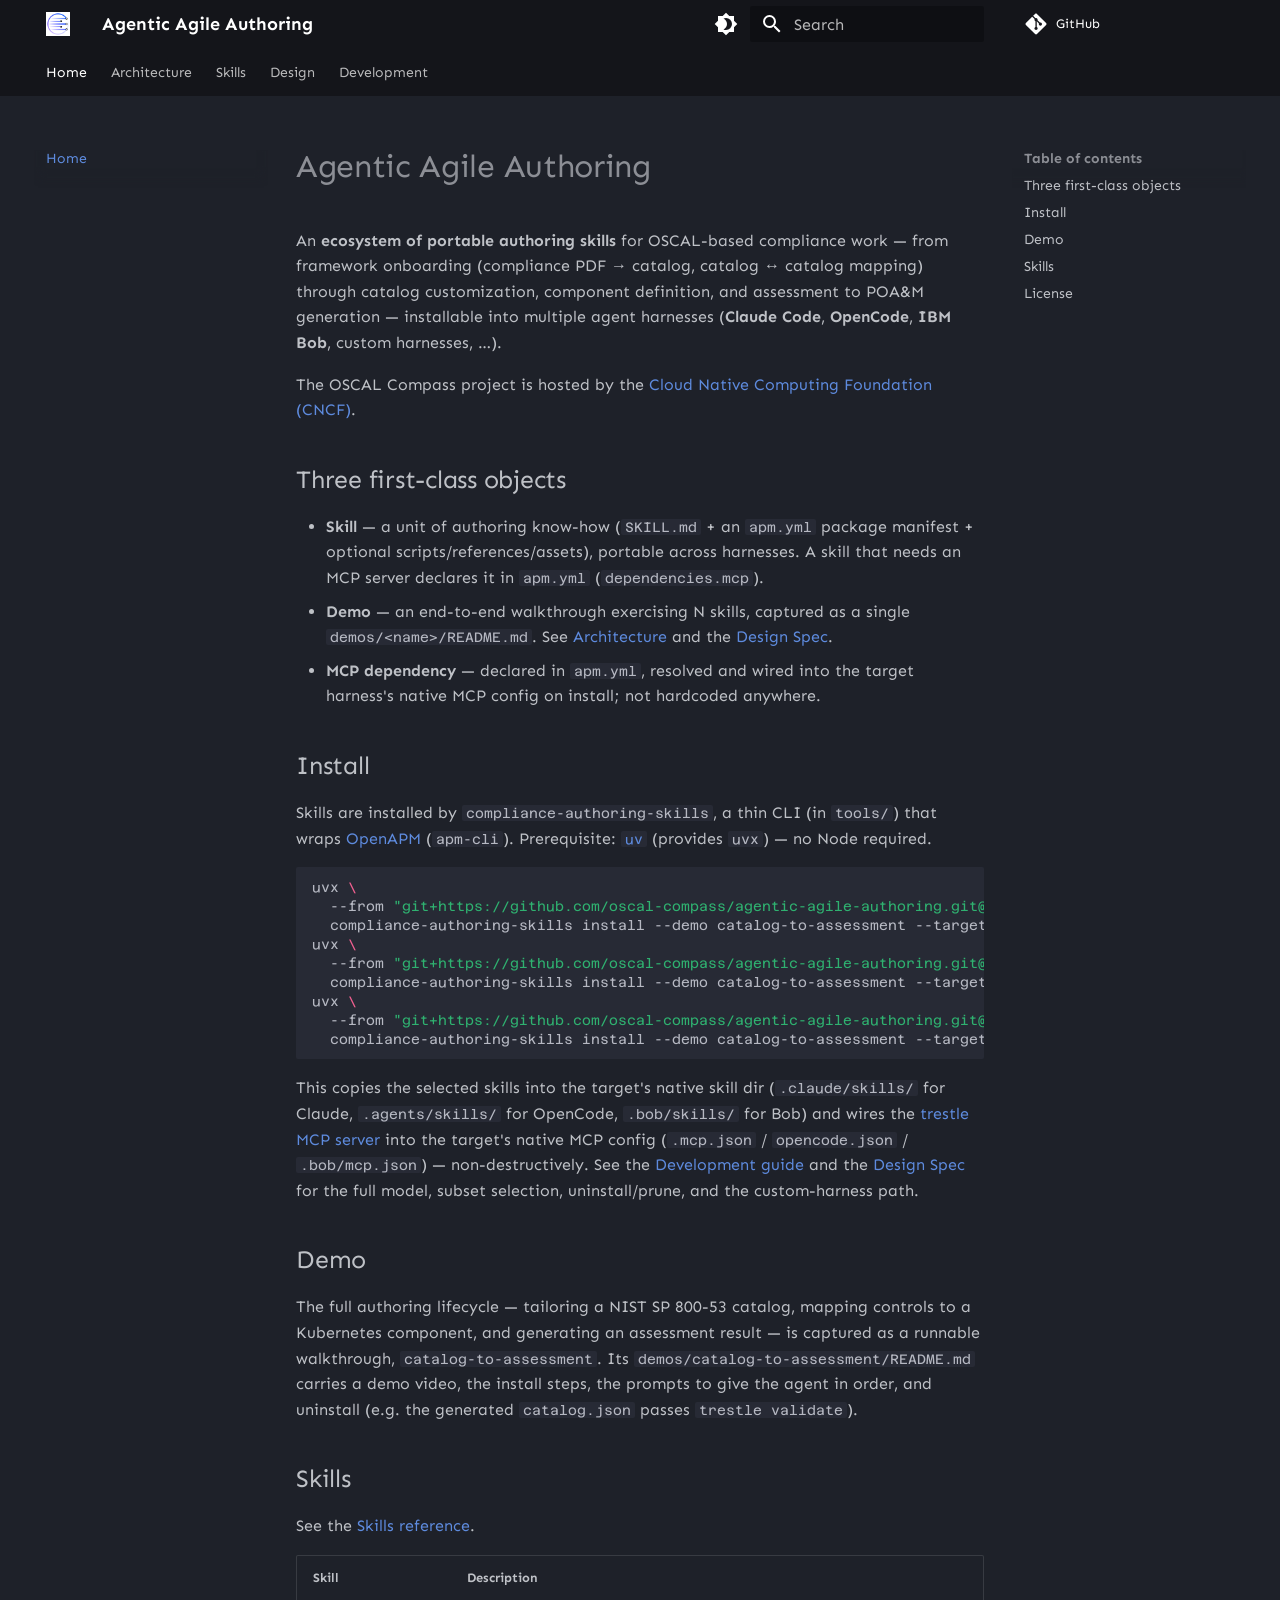
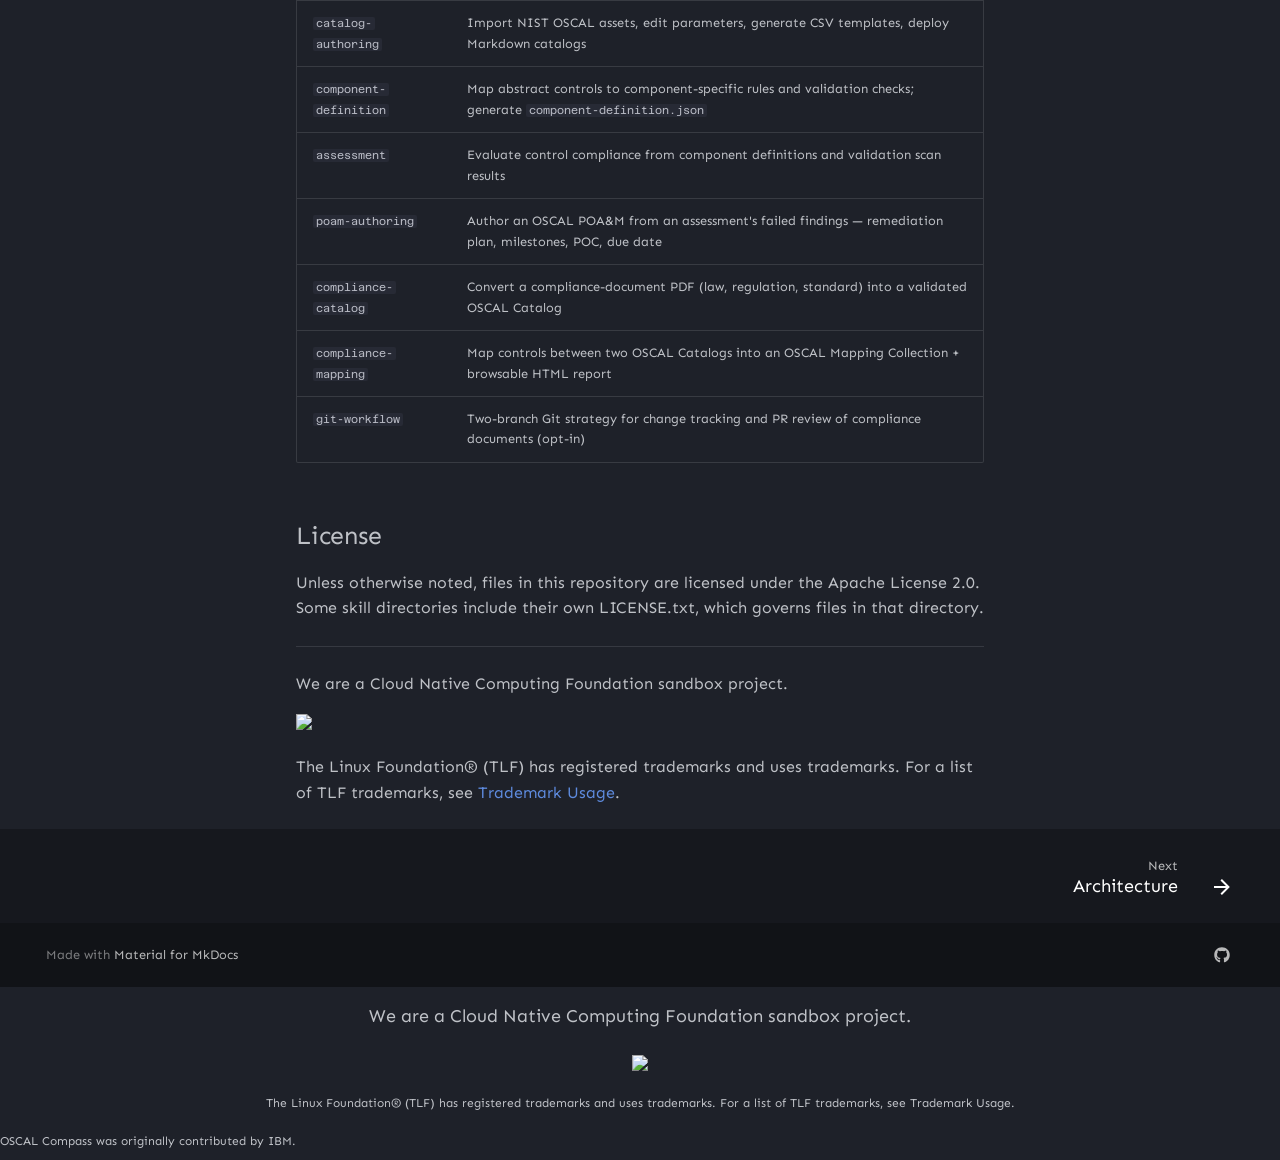
==== commit f53bd7c9: "Deployed 9f40714 with MkDocs version: 1.6.1" ====
--- a/index.html
+++ b/index.html
@@ -19,7 +19,7 @@
       
       
       <link rel="icon" href="img/oscal-compass-icon-1200x1200.png">
-      <meta name="generator" content="mkdocs-1.6.1, mkdocs-material-9.7.6">
+      <meta name="generator" content="mkdocs-1.6.1, mkdocs-material-9.7.7">
     
     
       
@@ -27,7 +27,7 @@
       
     
     
-      <link rel="stylesheet" href="assets/stylesheets/main.484c7ddc.min.css">
+      <link rel="stylesheet" href="assets/stylesheets/main.ec1eaa64.min.css">
       
         
         <link rel="stylesheet" href="assets/stylesheets/palette.ab4e12ef.min.css">
@@ -279,13 +279,13 @@
   
   
     <li class="md-tabs__item">
-      <a href="installer-spec/" class="md-tabs__link">
-        
-  
-  
-    
-  
-  Installation
+      <a href="design-spec/" class="md-tabs__link">
+        
+  
+  
+    
+  
+  Design
 
       </a>
     </li>
@@ -422,6 +422,28 @@
     <ul class="md-nav__list" data-md-component="toc" data-md-scrollfix>
       
         <li class="md-nav__item">
+  <a href="#three-first-class-objects" class="md-nav__link">
+    <span class="md-ellipsis">
+      
+        Three first-class objects
+      
+    </span>
+  </a>
+  
+</li>
+      
+        <li class="md-nav__item">
+  <a href="#install" class="md-nav__link">
+    <span class="md-ellipsis">
+      
+        Install
+      
+    </span>
+  </a>
+  
+</li>
+      
+        <li class="md-nav__item">
   <a href="#demo" class="md-nav__link">
     <span class="md-ellipsis">
       
@@ -433,71 +455,10 @@
 </li>
       
         <li class="md-nav__item">
-  <a href="#getting-started" class="md-nav__link">
-    <span class="md-ellipsis">
-      
-        Getting Started
-      
-    </span>
-  </a>
-  
-    <nav class="md-nav" aria-label="Getting Started">
-      <ul class="md-nav__list">
-        
-          <li class="md-nav__item">
-  <a href="#1-prepare-a-workspace" class="md-nav__link">
-    <span class="md-ellipsis">
-      
-        1. Prepare a workspace
-      
-    </span>
-  </a>
-  
-</li>
-        
-          <li class="md-nav__item">
-  <a href="#2-install" class="md-nav__link">
-    <span class="md-ellipsis">
-      
-        2. Install
-      
-    </span>
-  </a>
-  
-</li>
-        
-          <li class="md-nav__item">
-  <a href="#3-check-skills-and-mcp-server" class="md-nav__link">
-    <span class="md-ellipsis">
-      
-        3. Check Skills and MCP server
-      
-    </span>
-  </a>
-  
-</li>
-        
-          <li class="md-nav__item">
-  <a href="#4-try-compliance-authoring" class="md-nav__link">
-    <span class="md-ellipsis">
-      
-        4. Try compliance authoring
-      
-    </span>
-  </a>
-  
-</li>
-        
-      </ul>
-    </nav>
-  
-</li>
-      
-        <li class="md-nav__item">
-  <a href="#agent-mode" class="md-nav__link">
-    <span class="md-ellipsis">
-      
-        Agent / Mode
+  <a href="#skills" class="md-nav__link">
+    <span class="md-ellipsis">
+      
+        Skills
       
     </span>
   </a>
@@ -584,14 +545,14 @@
   
   
     <li class="md-nav__item">
-      <a href="installer-spec/" class="md-nav__link">
+      <a href="design-spec/" class="md-nav__link">
         
   
   
   <span class="md-ellipsis">
     
   
-    Installation
+    Design
   
 
     
@@ -658,6 +619,28 @@
     <ul class="md-nav__list" data-md-component="toc" data-md-scrollfix>
       
         <li class="md-nav__item">
+  <a href="#three-first-class-objects" class="md-nav__link">
+    <span class="md-ellipsis">
+      
+        Three first-class objects
+      
+    </span>
+  </a>
+  
+</li>
+      
+        <li class="md-nav__item">
+  <a href="#install" class="md-nav__link">
+    <span class="md-ellipsis">
+      
+        Install
+      
+    </span>
+  </a>
+  
+</li>
+      
+        <li class="md-nav__item">
   <a href="#demo" class="md-nav__link">
     <span class="md-ellipsis">
       
@@ -669,71 +652,10 @@
 </li>
       
         <li class="md-nav__item">
-  <a href="#getting-started" class="md-nav__link">
-    <span class="md-ellipsis">
-      
-        Getting Started
-      
-    </span>
-  </a>
-  
-    <nav class="md-nav" aria-label="Getting Started">
-      <ul class="md-nav__list">
-        
-          <li class="md-nav__item">
-  <a href="#1-prepare-a-workspace" class="md-nav__link">
-    <span class="md-ellipsis">
-      
-        1. Prepare a workspace
-      
-    </span>
-  </a>
-  
-</li>
-        
-          <li class="md-nav__item">
-  <a href="#2-install" class="md-nav__link">
-    <span class="md-ellipsis">
-      
-        2. Install
-      
-    </span>
-  </a>
-  
-</li>
-        
-          <li class="md-nav__item">
-  <a href="#3-check-skills-and-mcp-server" class="md-nav__link">
-    <span class="md-ellipsis">
-      
-        3. Check Skills and MCP server
-      
-    </span>
-  </a>
-  
-</li>
-        
-          <li class="md-nav__item">
-  <a href="#4-try-compliance-authoring" class="md-nav__link">
-    <span class="md-ellipsis">
-      
-        4. Try compliance authoring
-      
-    </span>
-  </a>
-  
-</li>
-        
-      </ul>
-    </nav>
-  
-</li>
-      
-        <li class="md-nav__item">
-  <a href="#agent-mode" class="md-nav__link">
-    <span class="md-ellipsis">
-      
-        Agent / Mode
+  <a href="#skills" class="md-nav__link">
+    <span class="md-ellipsis">
+      
+        Skills
       
     </span>
   </a>
@@ -772,76 +694,91 @@
 
 
 <h1 id="agentic-agile-authoring">Agentic Agile Authoring</h1>
-<p>AI agent skills and modes for OSCAL-based compliance authoring — from NIST catalog customization through component definition to assessment result generation.</p>
+<p>An <strong>ecosystem of portable authoring skills</strong> for OSCAL-based compliance work — from framework
+onboarding (compliance PDF → catalog, catalog ↔ catalog mapping) through catalog customization,
+component definition, and assessment to POA&amp;M generation — installable into multiple agent
+harnesses (<strong>Claude Code</strong>, <strong>OpenCode</strong>, <strong>IBM Bob</strong>, custom harnesses, …).</p>
 <p>The OSCAL Compass project is hosted by the <a href="https://cncf.io">Cloud Native Computing Foundation (CNCF)</a>.</p>
+<h2 id="three-first-class-objects">Three first-class objects</h2>
+<ul>
+<li><strong>Skill</strong> — a unit of authoring know-how (<code>SKILL.md</code> + an <code>apm.yml</code> package manifest + optional
+  scripts/references/assets), portable across harnesses. A skill that needs an MCP server declares
+  it in <code>apm.yml</code> (<code>dependencies.mcp</code>).</li>
+<li><strong>Demo</strong> — an end-to-end walkthrough exercising N skills, captured as a single
+  <code>demos/&lt;name&gt;/README.md</code>. See <a href="architecture/">Architecture</a> and the
+  <a href="design-spec/">Design Spec</a>.</li>
+<li><strong>MCP dependency</strong> — declared in <code>apm.yml</code>, resolved and wired into the target harness's native
+  MCP config on install; not hardcoded anywhere.</li>
+</ul>
+<h2 id="install">Install</h2>
+<p>Skills are installed by <code>compliance-authoring-skills</code>, a thin CLI (in <code>tools/</code>) that wraps
+<a href="https://github.com/microsoft/apm">OpenAPM</a> (<code>apm-cli</code>). Prerequisite:
+<a href="https://docs.astral.sh/uv/"><code>uv</code></a> (provides <code>uvx</code>) — no Node required.</p>
+<div class="highlight"><pre><span></span><code>uvx<span class="w"> </span><span class="se">\</span>
+<span class="w">  </span>--from<span class="w"> </span><span class="s2">"git+https://github.com/oscal-compass/agentic-agile-authoring.git@main#subdirectory=tools"</span><span class="w"> </span><span class="se">\</span>
+<span class="w">  </span>compliance-authoring-skills<span class="w"> </span>install<span class="w"> </span>--demo<span class="w"> </span>catalog-to-assessment<span class="w"> </span>--target<span class="w"> </span>claude
+uvx<span class="w"> </span><span class="se">\</span>
+<span class="w">  </span>--from<span class="w"> </span><span class="s2">"git+https://github.com/oscal-compass/agentic-agile-authoring.git@main#subdirectory=tools"</span><span class="w"> </span><span class="se">\</span>
+<span class="w">  </span>compliance-authoring-skills<span class="w"> </span>install<span class="w"> </span>--demo<span class="w"> </span>catalog-to-assessment<span class="w"> </span>--target<span class="w"> </span>opencode
+uvx<span class="w"> </span><span class="se">\</span>
+<span class="w">  </span>--from<span class="w"> </span><span class="s2">"git+https://github.com/oscal-compass/agentic-agile-authoring.git@main#subdirectory=tools"</span><span class="w"> </span><span class="se">\</span>
+<span class="w">  </span>compliance-authoring-skills<span class="w"> </span>install<span class="w"> </span>--demo<span class="w"> </span>catalog-to-assessment<span class="w"> </span>--target<span class="w"> </span>bob
+</code></pre></div>
+<p>This copies the selected skills into the target's native skill dir (<code>.claude/skills/</code> for Claude,
+<code>.agents/skills/</code> for OpenCode, <code>.bob/skills/</code> for Bob) and wires the
+<a href="https://github.com/oscal-compass/compliance-trestle-mcp">trestle MCP server</a> into the target's
+native MCP config (<code>.mcp.json</code> / <code>opencode.json</code> / <code>.bob/mcp.json</code>) — non-destructively. See the
+<a href="development/">Development guide</a> and the <a href="design-spec/">Design Spec</a> for the full model,
+subset selection, uninstall/prune, and the custom-harness path.</p>
 <h2 id="demo">Demo</h2>
-<p><a href="https://github.com/oscal-compass/agentic-agile-authoring#demo">
-  Watch the demo on GitHub
-</a></p>
-<p>The demo shows the full authoring lifecycle in Roo Code: tailoring a NIST SP 800-53 catalog, mapping controls to a Kubernetes component, and generating an assessment result — all through natural language.</p>
-<h2 id="getting-started">Getting Started</h2>
-<h3 id="1-prepare-a-workspace">1. Prepare a workspace</h3>
-<p>Create a dedicated directory for your compliance authoring project and open it as your coding agent workspace.</p>
-<div class="highlight"><pre><span></span><code>mkdir<span class="w"> </span>my-compliance-workspace<span class="w"> </span><span class="o">&amp;&amp;</span><span class="w"> </span><span class="nb">cd</span><span class="w"> </span>my-compliance-workspace
-</code></pre></div>
-<h3 id="2-install">2. Install</h3>
-<p><strong>Roo Code:</strong></p>
-<div class="highlight"><pre><span></span><code>uvx<span class="w"> </span>--from<span class="w"> </span>git+https://github.com/oscal-compass/agentic-agile-authoring.git<span class="w"> </span>agentic-agile-authoring<span class="w"> </span>install
-</code></pre></div>
-<p>Then reload your workspace and switch to the <strong>📑 Agentic Agile Authoring</strong> mode in Roo Code.</p>
-<div class="admonition note">
-<p class="admonition-title">Note</p>
-<p>Roo Code loads skills at startup. If you install after opening the workspace, reload it for the skills to take effect.</p>
-</div>
-<p><strong>Claude Code:</strong></p>
-<div class="highlight"><pre><span></span><code>/plugin marketplace add oscal-compass/agentic-agile-authoring
-/plugin install agentic-agile-authoring@agentic-agile-authoring
-</code></pre></div>
-<h3 id="3-check-skills-and-mcp-server">3. Check Skills and MCP server</h3>
-<p>Confirm that the skills are loaded and the <a href="https://github.com/oscal-compass/compliance-trestle-mcp">trestle MCP server</a> is enabled in your workspace. The agent relies on trestle MCP for all OSCAL operations.</p>
-<h3 id="4-try-compliance-authoring">4. Try compliance authoring</h3>
-<p>Follow along with the demo above. Type each prompt into Roo Code chat:</p>
-<p><strong>Step 1 — Create a custom catalog</strong></p>
-<div class="highlight"><pre><span></span><code>Create regulatory controls for our organization, based on NIST SP 800-53 and limited to access control.
-</code></pre></div>
-<p>The agent prepares your regulatory document. Once done, it will ask if you want to customize the wording.</p>
-<p><strong>Step 2 — Generate OSCAL catalog</strong></p>
-<div class="highlight"><pre><span></span><code>For now, proceed with the default wording. Please create the OSCAL JSON for this custom catalog.
-</code></pre></div>
-<p><code>catalog.json</code> is created. Your controls are ready.</p>
-<p><strong>Step 3 — Define a component (Kubernetes)</strong></p>
-<div class="highlight"><pre><span></span><code>Apply our organization&#39;s regulatory controls (catalogs/ac_controls_catalog) to Kubernetes. At this stage, please create the component definition.
-</code></pre></div>
-<p>The agent generates a human-readable implementation guide (Markdown + spreadsheet) per control, then produces the OSCAL <code>component-definition.json</code>.</p>
-<p><strong>Step 4 — Generate assessment results</strong></p>
-<div class="highlight"><pre><span></span><code>Using the component definition, create the assessment results.
-</code></pre></div>
-<p>Provide your security tool's scan output, and the agent generates an assessment posture. If no scan output is provided, a mock posture is created automatically.</p>
-<h2 id="agent-mode">Agent / Mode</h2>
-<p>A single agent <strong><code>agentic-agile-authoring</code></strong> covers the full OSCAL authoring lifecycle and delegates to the individual skills.</p>
+<p>The full authoring lifecycle — tailoring a NIST SP 800-53 catalog, mapping controls to a
+Kubernetes component, and generating an assessment result — is captured as a runnable walkthrough,
+<code>catalog-to-assessment</code>. Its <code>demos/catalog-to-assessment/README.md</code> carries a demo video, the
+install steps, the prompts to give the agent in order, and uninstall (e.g. the generated
+<code>catalog.json</code> passes <code>trestle validate</code>).</p>
+<h2 id="skills">Skills</h2>
+<p>See the <a href="skills/">Skills reference</a>.</p>
 <table>
 <thead>
 <tr>
-<th>Platform</th>
-<th>Agent definition</th>
-<th>Skill location</th>
+<th>Skill</th>
+<th>Description</th>
 </tr>
 </thead>
 <tbody>
 <tr>
-<td><strong>Claude Code</strong></td>
-<td><code>agents/claude/agentic-agile-authoring.md</code></td>
-<td><code>skills/</code></td>
+<td><code>catalog-authoring</code></td>
+<td>Import NIST OSCAL assets, edit parameters, generate CSV templates, deploy Markdown catalogs</td>
 </tr>
 <tr>
-<td><strong>Roo Code</strong></td>
-<td><code>agents-roo/agentic-agile-authoring/roo.yaml</code></td>
-<td><code>.roo/skills[-agentic-agile-authoring]/</code></td>
+<td><code>component-definition</code></td>
+<td>Map abstract controls to component-specific rules and validation checks; generate <code>component-definition.json</code></td>
+</tr>
+<tr>
+<td><code>assessment</code></td>
+<td>Evaluate control compliance from component definitions and validation scan results</td>
+</tr>
+<tr>
+<td><code>poam-authoring</code></td>
+<td>Author an OSCAL POA&amp;M from an assessment's failed findings — remediation plan, milestones, POC, due date</td>
+</tr>
+<tr>
+<td><code>compliance-catalog</code></td>
+<td>Convert a compliance-document PDF (law, regulation, standard) into a validated OSCAL Catalog</td>
+</tr>
+<tr>
+<td><code>compliance-mapping</code></td>
+<td>Map controls between two OSCAL Catalogs into an OSCAL Mapping Collection + browsable HTML report</td>
+</tr>
+<tr>
+<td><code>git-workflow</code></td>
+<td>Two-branch Git strategy for change tracking and PR review of compliance documents (opt-in)</td>
 </tr>
 </tbody>
 </table>
 <h2 id="license">License</h2>
-<p>Unless otherwise noted, files in this repository are licensed under the Apache License 2.0. Some skill directories include their own LICENSE.txt, which governs files in that directory.</p>
+<p>Unless otherwise noted, files in this repository are licensed under the Apache License 2.0.
+Some skill directories include their own LICENSE.txt, which governs files in that directory.</p>
 <hr />
 <p>We are a Cloud Native Computing Foundation sandbox project.</p>
 <p><picture>
@@ -950,7 +887,7 @@
       <script id="__config" type="application/json">{"annotate": null, "base": ".", "features": ["navigation.footer", "navigation.tabs"], "search": "assets/javascripts/workers/search.2c215733.min.js", "tags": null, "translations": {"clipboard.copied": "Copied to clipboard", "clipboard.copy": "Copy to clipboard", "search.result.more.one": "1 more on this page", "search.result.more.other": "# more on this page", "search.result.none": "No matching documents", "search.result.one": "1 matching document", "search.result.other": "# matching documents", "search.result.placeholder": "Type to start searching", "search.result.term.missing": "Missing", "select.version": "Select version"}, "version": null}</script>
     
     
-      <script src="assets/javascripts/bundle.79ae519e.min.js"></script>
+      <script src="assets/javascripts/bundle.d7400e89.min.js"></script>
       
         <script src="https://unpkg.com/mermaid@11/dist/mermaid.min.js"></script>
       
--- a/assets/stylesheets/main.ec1eaa64.min.css
+++ b/assets/stylesheets/main.ec1eaa64.min.css
@@ -0,0 +1 @@
+@charset "UTF-8";html{-webkit-text-size-adjust:none;-moz-text-size-adjust:none;text-size-adjust:none;box-sizing:border-box}*,:after,:before{box-sizing:inherit}@media (prefers-reduced-motion){*,:after,:before{transition:none!important}}body{margin:0}a,button,input,label{-webkit-tap-highlight-color:transparent}a{color:inherit;text-decoration:none}hr{border:0;box-sizing:initial;display:block;height:.05rem;overflow:visible;padding:0}small{font-size:80%}sub,sup{line-height:1em}img{border-style:none}table{border-collapse:initial;border-spacing:0}td,th{font-weight:400;vertical-align:top}button{background:#0000;border:0;font-family:inherit;font-size:inherit;margin:0;padding:0}input{border:0;outline:none}:root{--md-primary-fg-color:#4051b5;--md-primary-fg-color--light:#5d6cc0;--md-primary-fg-color--dark:#303fa1;--md-primary-bg-color:#fff;--md-primary-bg-color--light:#ffffffb3;--md-accent-fg-color:#526cfe;--md-accent-fg-color--transparent:#526cfe1a;--md-accent-bg-color:#fff;--md-accent-bg-color--light:#ffffffb3}[data-md-color-scheme=default]{color-scheme:light}[data-md-color-scheme=default] img[src$="#gh-dark-mode-only"],[data-md-color-scheme=default] img[src$="#only-dark"]{display:none}:root,[data-md-color-scheme=default]{--md-hue:225deg;--md-default-fg-color:#000000de;--md-default-fg-color--light:#0000008a;--md-default-fg-color--lighter:#00000052;--md-default-fg-color--lightest:#00000012;--md-default-bg-color:#fff;--md-default-bg-color--light:#ffffffb3;--md-default-bg-color--lighter:#ffffff4d;--md-default-bg-color--lightest:#ffffff1f;--md-code-fg-color:#36464e;--md-code-bg-color:#f5f5f5;--md-code-bg-color--light:#f5f5f5b3;--md-code-bg-color--lighter:#f5f5f54d;--md-code-hl-color:#4287ff;--md-code-hl-color--light:#4287ff1a;--md-code-hl-number-color:#d52a2a;--md-code-hl-special-color:#db1457;--md-code-hl-function-color:#a846b9;--md-code-hl-constant-color:#6e59d9;--md-code-hl-keyword-color:#3f6ec6;--md-code-hl-string-color:#1c7d4d;--md-code-hl-name-color:var(--md-code-fg-color);--md-code-hl-operator-color:var(--md-default-fg-color--light);--md-code-hl-punctuation-color:var(--md-default-fg-color--light);--md-code-hl-comment-color:var(--md-default-fg-color--light);--md-code-hl-generic-color:var(--md-default-fg-color--light);--md-code-hl-variable-color:var(--md-default-fg-color--light);--md-typeset-color:var(--md-default-fg-color);--md-typeset-a-color:var(--md-primary-fg-color);--md-typeset-del-color:#f5503d26;--md-typeset-ins-color:#0bd57026;--md-typeset-kbd-color:#fafafa;--md-typeset-kbd-accent-color:#fff;--md-typeset-kbd-border-color:#b8b8b8;--md-typeset-mark-color:#ffff0080;--md-typeset-table-color:#0000001f;--md-typeset-table-color--light:rgba(0,0,0,.035);--md-admonition-fg-color:var(--md-default-fg-color);--md-admonition-bg-color:var(--md-default-bg-color);--md-warning-fg-color:#000000de;--md-warning-bg-color:#ff9;--md-footer-fg-color:#fff;--md-footer-fg-color--light:#ffffffb3;--md-footer-fg-color--lighter:#ffffff73;--md-footer-bg-color:#000000de;--md-footer-bg-color--dark:#00000052;--md-shadow-z1:0 0.2rem 0.5rem #0000000d,0 0 0.05rem #0000001a;--md-shadow-z2:0 0.2rem 0.5rem #0000001a,0 0 0.05rem #00000040;--md-shadow-z3:0 0.2rem 0.5rem #0003,0 0 0.05rem #00000059}.md-icon svg{fill:currentcolor;display:block;height:1.2rem;width:1.2rem}body{-webkit-font-smoothing:antialiased;-moz-osx-font-smoothing:grayscale;--md-text-font-family:var(--md-text-font,_),-apple-system,BlinkMacSystemFont,Helvetica,Arial,sans-serif;--md-code-font-family:var(--md-code-font,_),SFMono-Regular,Consolas,Menlo,monospace}aside,body,input{font-feature-settings:"kern","liga";color:var(--md-typeset-color);font-family:var(--md-text-font-family)}code,kbd,pre{font-feature-settings:"kern";font-family:var(--md-code-font-family)}:root{--md-typeset-table-sort-icon:url('data:image/svg+xml;charset=utf-8,<svg xmlns="http://www.w3.org/2000/svg" viewBox="0 0 24 24"><path d="m18 21-4-4h3V7h-3l4-4 4 4h-3v10h3M2 19v-2h10v2M2 13v-2h7v2M2 7V5h4v2z"/></svg>');--md-typeset-table-sort-icon--asc:url('data:image/svg+xml;charset=utf-8,<svg xmlns="http://www.w3.org/2000/svg" viewBox="0 0 24 24"><path d="M19 17h3l-4 4-4-4h3V3h2M2 17h10v2H2M6 5v2H2V5m0 6h7v2H2z"/></svg>');--md-typeset-table-sort-icon--desc:url('data:image/svg+xml;charset=utf-8,<svg xmlns="http://www.w3.org/2000/svg" viewBox="0 0 24 24"><path d="M19 7h3l-4-4-4 4h3v14h2M2 17h10v2H2M6 5v2H2V5m0 6h7v2H2z"/></svg>')}.md-typeset{-webkit-print-color-adjust:exact;color-adjust:exact;font-size:.8rem;line-height:1.6;overflow-wrap:break-word}@media print{.md-typeset{font-size:.68rem}}.md-typeset blockquote,.md-typeset dl,.md-typeset figure,.md-typeset ol,.md-typeset pre,.md-typeset ul{margin-bottom:1em;margin-top:1em}.md-typeset h1{color:var(--md-default-fg-color--light);font-size:2em;line-height:1.3;margin:0 0 1.25em}.md-typeset h1,.md-typeset h2{font-weight:300;letter-spacing:-.01em}.md-typeset h2{font-size:1.5625em;line-height:1.4;margin:1.6em 0 .64em}.md-typeset h3{font-size:1.25em;font-weight:400;letter-spacing:-.01em;line-height:1.5;margin:1.6em 0 .8em}.md-typeset h2+h3{margin-top:.8em}.md-typeset h4{font-weight:700;letter-spacing:-.01em;margin:1em 0}.md-typeset h5,.md-typeset h6{color:var(--md-default-fg-color--light);font-size:.8em;font-weight:700;letter-spacing:-.01em;margin:1.25em 0}.md-typeset h5{text-transform:uppercase}.md-typeset h5 code{text-transform:none}.md-typeset hr{border-bottom:.05rem solid var(--md-default-fg-color--lightest);display:flow-root;margin:1.5em 0}.md-typeset a{color:var(--md-typeset-a-color);word-break:break-word}.md-typeset a,.md-typeset a:before{transition:color 125ms}.md-typeset a:focus,.md-typeset a:hover{color:var(--md-accent-fg-color)}.md-typeset a:focus code,.md-typeset a:hover code{background-color:var(--md-accent-fg-color--transparent);color:var(--md-accent-fg-color)}.md-typeset a code{color:var(--md-typeset-a-color)}.md-typeset a.focus-visible{outline-color:var(--md-accent-fg-color);outline-offset:.2rem}.md-typeset code,.md-typeset kbd,.md-typeset pre{color:var(--md-code-fg-color);direction:ltr;font-variant-ligatures:none;transition:background-color 125ms}@media print{.md-typeset code,.md-typeset kbd,.md-typeset pre{white-space:pre-wrap}}.md-typeset code{background-color:var(--md-code-bg-color);border-radius:.1rem;-webkit-box-decoration-break:clone;box-decoration-break:clone;font-size:.85em;padding:0 .2941176471em;transition:color 125ms,background-color 125ms;word-break:break-word}.md-typeset code:not(.focus-visible){-webkit-tap-highlight-color:transparent;outline:none}.md-typeset pre{display:flow-root;line-height:1.4;position:relative}.md-typeset pre>code{-webkit-box-decoration-break:slice;box-decoration-break:slice;box-shadow:none;display:block;margin:0;outline-color:var(--md-accent-fg-color);overflow:auto;padding:.7720588235em 1.1764705882em;scrollbar-color:var(--md-default-fg-color--lighter) #0000;scrollbar-width:thin;touch-action:auto;word-break:normal}.md-typeset pre>code:hover{scrollbar-color:var(--md-accent-fg-color) #0000}.md-typeset pre>code::-webkit-scrollbar{height:.2rem;width:.2rem}.md-typeset pre>code::-webkit-scrollbar-thumb{background-color:var(--md-default-fg-color--lighter)}.md-typeset pre>code::-webkit-scrollbar-thumb:hover{background-color:var(--md-accent-fg-color)}.md-typeset kbd{background-color:var(--md-typeset-kbd-color);border-radius:.1rem;box-shadow:0 .1rem 0 .05rem var(--md-typeset-kbd-border-color),0 .1rem 0 var(--md-typeset-kbd-border-color),0 -.1rem .2rem var(--md-typeset-kbd-accent-color) inset;color:var(--md-default-fg-color);display:inline-block;font-size:.75em;padding:0 .6666666667em;vertical-align:text-top;word-break:break-word}.md-typeset mark{background-color:var(--md-typeset-mark-color);-webkit-box-decoration-break:clone;box-decoration-break:clone;color:inherit;word-break:break-word}.md-typeset abbr{cursor:help;text-decoration:none}.md-typeset [data-preview],.md-typeset abbr{border-bottom:.05rem dotted var(--md-default-fg-color--light)}.md-typeset small{opacity:.75}[dir=ltr] .md-typeset sub,[dir=ltr] .md-typeset sup{margin-left:.078125em}[dir=rtl] .md-typeset sub,[dir=rtl] .md-typeset sup{margin-right:.078125em}[dir=ltr] .md-typeset blockquote{padding-left:.6rem}[dir=rtl] .md-typeset blockquote{padding-right:.6rem}[dir=ltr] .md-typeset blockquote{border-left:.2rem solid var(--md-default-fg-color--lighter)}[dir=rtl] .md-typeset blockquote{border-right:.2rem solid var(--md-default-fg-color--lighter)}.md-typeset blockquote{color:var(--md-default-fg-color--light);margin-left:0;margin-right:0}.md-typeset ul{list-style-type:disc}.md-typeset ul[type]{list-style-type:revert-layer}[dir=ltr] .md-typeset ol,[dir=ltr] .md-typeset ul{margin-left:.625em}[dir=rtl] .md-typeset ol,[dir=rtl] .md-typeset ul{margin-right:.625em}.md-typeset ol,.md-typeset ul{padding:0}.md-typeset ol:not([hidden]),.md-typeset ul:not([hidden]){display:flow-root}.md-typeset ol ol,.md-typeset ul ol{list-style-type:lower-alpha}.md-typeset ol ol ol,.md-typeset ul ol ol{list-style-type:lower-roman}.md-typeset ol ol ol ol,.md-typeset ul ol ol ol{list-style-type:upper-alpha}.md-typeset ol ol ol ol ol,.md-typeset ul ol ol ol ol{list-style-type:upper-roman}.md-typeset ol[type],.md-typeset ul[type]{list-style-type:revert-layer}[dir=ltr] .md-typeset ol li,[dir=ltr] .md-typeset ul li{margin-left:1.25em}[dir=rtl] .md-typeset ol li,[dir=rtl] .md-typeset ul li{margin-right:1.25em}.md-typeset ol li,.md-typeset ul li{margin-bottom:.5em}.md-typeset ol li blockquote,.md-typeset ol li p,.md-typeset ul li blockquote,.md-typeset ul li p{margin:.5em 0}.md-typeset ol li:last-child,.md-typeset ul li:last-child{margin-bottom:0}[dir=ltr] .md-typeset ol li ol,[dir=ltr] .md-typeset ol li ul,[dir=ltr] .md-typeset ul li ol,[dir=ltr] .md-typeset ul li ul{margin-left:.625em}[dir=rtl] .md-typeset ol li ol,[dir=rtl] .md-typeset ol li ul,[dir=rtl] .md-typeset ul li ol,[dir=rtl] .md-typeset ul li ul{margin-right:.625em}.md-typeset ol li ol,.md-typeset ol li ul,.md-typeset ul li ol,.md-typeset ul li ul{margin-bottom:.5em;margin-top:.5em}[dir=ltr] .md-typeset dd{margin-left:1.875em}[dir=rtl] .md-typeset dd{margin-right:1.875em}.md-typeset dd{margin-bottom:1.5em;margin-top:1em}.md-typeset img,.md-typeset svg,.md-typeset video{height:auto;max-width:100%}.md-typeset img[align=left]{margin:1em 1em 1em 0}.md-typeset img[align=right]{margin:1em 0 1em 1em}.md-typeset img[align]:only-child{margin-top:0}.md-typeset figure{display:flow-root;margin:1em auto;max-width:100%;text-align:center;width:fit-content}.md-typeset figure img{display:block;margin:0 auto}.md-typeset figcaption{font-style:italic;margin:1em auto;max-width:24rem}.md-typeset iframe{max-width:100%}.md-typeset table:not([class]){background-color:var(--md-default-bg-color);border:.05rem solid var(--md-typeset-table-color);border-radius:.1rem;display:inline-block;font-size:.64rem;max-width:100%;overflow:auto;touch-action:auto}@media print{.md-typeset table:not([class]){display:table}}.md-typeset table:not([class])+*{margin-top:1.5em}.md-typeset table:not([class]) td>:first-child,.md-typeset table:not([class]) th>:first-child{margin-top:0}.md-typeset table:not([class]) td>:last-child,.md-typeset table:not([class]) th>:last-child{margin-bottom:0}.md-typeset table:not([class]) td:not([align]),.md-typeset table:not([class]) th:not([align]){text-align:left}[dir=rtl] .md-typeset table:not([class]) td:not([align]),[dir=rtl] .md-typeset table:not([class]) th:not([align]){text-align:right}.md-typeset table:not([class]) th{font-weight:700;min-width:5rem;padding:.9375em 1.25em;vertical-align:top}.md-typeset table:not([class]) td{border-top:.05rem solid var(--md-typeset-table-color);padding:.9375em 1.25em;vertical-align:top}.md-typeset table:not([class]) tbody tr{transition:background-color 125ms}.md-typeset table:not([class]) tbody tr:hover{background-color:var(--md-typeset-table-color--light);box-shadow:0 .05rem 0 var(--md-default-bg-color) inset}.md-typeset table:not([class]) a{word-break:normal}.md-typeset table th[role=columnheader]{cursor:pointer}[dir=ltr] .md-typeset table th[role=columnheader]:after{margin-left:.5em}[dir=rtl] .md-typeset table th[role=columnheader]:after{margin-right:.5em}.md-typeset table th[role=columnheader]:after{content:"";display:inline-block;height:1.2em;-webkit-mask-image:var(--md-typeset-table-sort-icon);mask-image:var(--md-typeset-table-sort-icon);-webkit-mask-repeat:no-repeat;mask-repeat:no-repeat;-webkit-mask-size:contain;mask-size:contain;transition:background-color 125ms;vertical-align:text-bottom;width:1.2em}.md-typeset table th[role=columnheader]:hover:after{background-color:var(--md-default-fg-color--lighter)}.md-typeset table th[role=columnheader][aria-sort=ascending]:after{background-color:var(--md-default-fg-color--light);-webkit-mask-image:var(--md-typeset-table-sort-icon--asc);mask-image:var(--md-typeset-table-sort-icon--asc)}.md-typeset table th[role=columnheader][aria-sort=descending]:after{background-color:var(--md-default-fg-color--light);-webkit-mask-image:var(--md-typeset-table-sort-icon--desc);mask-image:var(--md-typeset-table-sort-icon--desc)}.md-typeset__scrollwrap{margin:1em -.8rem;overflow-x:auto;touch-action:auto}.md-typeset__table{display:inline-block;margin-bottom:.5em;padding:0 .8rem}@media print{.md-typeset__table{display:block}}html .md-typeset__table table{display:table;margin:0;overflow:hidden;width:100%}@media screen and (max-width:44.984375em){.md-content__inner>pre{margin:1em -.8rem}.md-content__inner>pre code{border-radius:0}}.md-typeset .md-author{border-radius:100%;display:block;flex-shrink:0;height:1.6rem;overflow:hidden;position:relative;transition:color 125ms,transform 125ms;width:1.6rem}.md-typeset .md-author img{display:block}.md-typeset .md-author--more{background:var(--md-default-fg-color--lightest);color:var(--md-default-fg-color--lighter);font-size:.6rem;font-weight:700;line-height:1.6rem;text-align:center}.md-typeset .md-author--long{height:2.4rem;width:2.4rem}.md-typeset a.md-author{transform:scale(1)}.md-typeset a.md-author img{border-radius:100%;filter:grayscale(100%) opacity(75%);transition:filter 125ms}.md-typeset a.md-author:focus,.md-typeset a.md-author:hover{transform:scale(1.1);z-index:1}.md-typeset a.md-author:focus img,.md-typeset a.md-author:hover img{filter:grayscale(0)}.md-banner{background-color:var(--md-footer-bg-color);color:var(--md-footer-fg-color);overflow:auto}@media print{.md-banner{display:none}}.md-banner--warning{background-color:var(--md-warning-bg-color);color:var(--md-warning-fg-color)}.md-banner__inner{font-size:.7rem;margin:.6rem auto;padding:0 .8rem}[dir=ltr] .md-banner__button{float:right}[dir=rtl] .md-banner__button{float:left}.md-banner__button{color:inherit;cursor:pointer;transition:opacity .25s}.no-js .md-banner__button{display:none}.md-banner__button:hover{opacity:.7}html{font-size:125%;height:100%;overflow-x:hidden}@media screen and (min-width:100em){html{font-size:137.5%}}@media screen and (min-width:125em){html{font-size:150%}}body{background-color:var(--md-default-bg-color);display:flex;flex-direction:column;font-size:.5rem;min-height:100%;position:relative;width:100%}@media print{body{display:block}}@media screen and (max-width:59.984375em){body[data-md-scrolllock]{position:fixed}}.md-grid{margin-left:auto;margin-right:auto;max-width:61rem}.md-container{display:flex;flex-direction:column;flex-grow:1}@media print{.md-container{display:block}}.md-main{flex-grow:1}.md-main__inner{display:flex;height:100%;margin-top:1.5rem}.md-ellipsis{overflow:hidden;text-overflow:ellipsis}.md-toggle{display:none}.md-option{height:0;opacity:0;position:absolute;width:0}.md-option:checked+label:not([hidden]){display:block}.md-option.focus-visible+label{outline-color:var(--md-accent-fg-color);outline-style:auto}.md-skip{background-color:var(--md-default-fg-color);border-radius:.1rem;color:var(--md-default-bg-color);font-size:.64rem;margin:.5rem;opacity:0;outline-color:var(--md-accent-fg-color);padding:.3rem .5rem;position:fixed;transform:translateY(.4rem);z-index:-1}.md-skip:focus{opacity:1;transform:translateY(0);transition:transform .25s cubic-bezier(.4,0,.2,1),opacity 175ms 75ms;z-index:10}@page{margin:25mm}:root{--md-clipboard-icon:url('data:image/svg+xml;charset=utf-8,<svg xmlns="http://www.w3.org/2000/svg" viewBox="0 0 24 24"><path d="M19 21H8V7h11m0-2H8a2 2 0 0 0-2 2v14a2 2 0 0 0 2 2h11a2 2 0 0 0 2-2V7a2 2 0 0 0-2-2m-3-4H4a2 2 0 0 0-2 2v14h2V3h12z"/></svg>')}.md-clipboard{border-radius:.1rem;color:var(--md-default-fg-color--lightest);cursor:pointer;height:1.5em;outline-color:var(--md-accent-fg-color);outline-offset:.1rem;transition:color .25s;width:1.5em;z-index:1}@media print{.md-clipboard{display:none}}.md-clipboard:not(.focus-visible){-webkit-tap-highlight-color:transparent;outline:none}:hover>.md-clipboard{color:var(--md-default-fg-color--light)}.md-clipboard:focus,.md-clipboard:hover{color:var(--md-accent-fg-color)}.md-clipboard:after{background-color:currentcolor;content:"";display:block;height:1.125em;margin:0 auto;-webkit-mask-image:var(--md-clipboard-icon);mask-image:var(--md-clipboard-icon);-webkit-mask-position:center;mask-position:center;-webkit-mask-repeat:no-repeat;mask-repeat:no-repeat;-webkit-mask-size:contain;mask-size:contain;width:1.125em}.md-clipboard--inline{cursor:pointer}.md-clipboard--inline code{transition:color .25s,background-color .25s}.md-clipboard--inline:focus code,.md-clipboard--inline:hover code{background-color:var(--md-accent-fg-color--transparent);color:var(--md-accent-fg-color)}:root{--md-code-select-icon:url('data:image/svg+xml;charset=utf-8,<svg xmlns="http://www.w3.org/2000/svg" viewBox="0 0 24 24"><path d="M19 19h-4v2h4c1.1 0 2-.9 2-2v-4h-2m0-12h-4v2h4v4h2V5c0-1.1-.9-2-2-2M5 5h4V3H5c-1.1 0-2 .9-2 2v4h2m0 6H3v4c0 1.1.9 2 2 2h4v-2H5zm2-4h2v2H7zm4 0h2v2h-2zm4 0h2v2h-2zM7 7h2v2H7zm4 0h2v2h-2zm4 0h2v2h-2zm-8 8h2v2H7zm4 0h2v2h-2zm4 0h2v2h-2z"/></svg>');--md-code-copy-icon:url('data:image/svg+xml;charset=utf-8,<svg xmlns="http://www.w3.org/2000/svg" viewBox="0 0 24 24"><path d="M19 21H8V7h11m0-2H8a2 2 0 0 0-2 2v14a2 2 0 0 0 2 2h11a2 2 0 0 0 2-2V7a2 2 0 0 0-2-2m-3-4H4a2 2 0 0 0-2 2v14h2V3h12z"/></svg>')}.md-typeset .md-code__content{display:grid}.md-code__nav{background-color:var(--md-code-bg-color--lighter);border-radius:.1rem;display:flex;gap:.2rem;padding:.2rem;position:absolute;right:.25em;top:.25em;transition:background-color .25s;z-index:1}:hover>.md-code__nav{background-color:var(--md-code-bg-color--light)}.md-code__button{color:var(--md-default-fg-color--lightest);cursor:pointer;display:block;height:1.5em;outline-color:var(--md-accent-fg-color);outline-offset:.1rem;transition:color .25s;width:1.5em}:hover>*>.md-code__button{color:var(--md-default-fg-color--light)}.md-code__button.focus-visible,.md-code__button:hover{color:var(--md-accent-fg-color)}.md-code__button--active{color:var(--md-default-fg-color)!important}.md-code__button:after{background-color:currentcolor;content:"";display:block;height:1.125em;margin:0 auto;-webkit-mask-position:center;mask-position:center;-webkit-mask-repeat:no-repeat;mask-repeat:no-repeat;-webkit-mask-size:contain;mask-size:contain;width:1.125em}.md-code__button[data-md-type=select]:after{-webkit-mask-image:var(--md-code-select-icon);mask-image:var(--md-code-select-icon)}.md-code__button[data-md-type=copy]:after{-webkit-mask-image:var(--md-code-copy-icon);mask-image:var(--md-code-copy-icon)}@keyframes consent{0%{opacity:0;transform:translateY(100%)}to{opacity:1;transform:translateY(0)}}@keyframes overlay{0%{opacity:0}to{opacity:1}}.md-consent__overlay{animation:overlay .25s both;-webkit-backdrop-filter:blur(.1rem);backdrop-filter:blur(.1rem);background-color:#0000008a;height:100%;opacity:1;position:fixed;top:0;width:100%;z-index:5}.md-consent__inner{animation:consent .5s cubic-bezier(.1,.7,.1,1) both;background-color:var(--md-default-bg-color);border:0;border-radius:.1rem;bottom:0;box-shadow:0 0 .2rem #0000001a,0 .2rem .4rem #0003;max-height:100%;overflow:auto;padding:0;position:fixed;width:100%;z-index:5}.md-consent__form{padding:.8rem}.md-consent__settings{display:none;margin:1em 0}input:checked+.md-consent__settings{display:block}.md-consent__controls{margin-bottom:.8rem}.md-typeset .md-consent__controls .md-button{display:inline}@media screen and (max-width:44.984375em){.md-typeset .md-consent__controls .md-button{display:block;margin-top:.4rem;text-align:center;width:100%}}.md-consent label{cursor:pointer}.md-content{flex-grow:1;min-width:0}.md-content__inner{margin:0 .8rem 1.2rem;padding-top:.6rem}@media screen and (min-width:76.25em){[dir=ltr] .md-sidebar--primary:not([hidden])~.md-content>.md-content__inner{margin-left:1.2rem}[dir=ltr] .md-sidebar--secondary:not([hidden])~.md-content>.md-content__inner,[dir=rtl] .md-sidebar--primary:not([hidden])~.md-content>.md-content__inner{margin-right:1.2rem}[dir=rtl] .md-sidebar--secondary:not([hidden])~.md-content>.md-content__inner{margin-left:1.2rem}}.md-content__inner:before{content:"";display:block;height:.4rem}.md-content__inner>:last-child{margin-bottom:0}[dir=ltr] .md-content__button{float:right}[dir=rtl] .md-content__button{float:left}[dir=ltr] .md-content__button{margin-left:.4rem}[dir=rtl] .md-content__button{margin-right:.4rem}.md-content__button{margin:.4rem 0;padding:0}@media print{.md-content__button{display:none}}.md-typeset .md-content__button{color:var(--md-default-fg-color--lighter)}.md-content__button svg{display:inline;vertical-align:top}[dir=rtl] .md-content__button svg{transform:scaleX(-1)}[dir=ltr] .md-dialog{right:.8rem}[dir=rtl] .md-dialog{left:.8rem}.md-dialog{background-color:var(--md-default-fg-color);border-radius:.1rem;bottom:.8rem;box-shadow:var(--md-shadow-z3);min-width:11.1rem;opacity:0;padding:.4rem .6rem;pointer-events:none;position:fixed;transform:translateY(100%);transition:transform 0ms .4s,opacity .4s;z-index:4}@media print{.md-dialog{display:none}}.md-dialog--active{opacity:1;pointer-events:auto;transform:translateY(0);transition:transform .4s cubic-bezier(.075,.85,.175,1),opacity .4s}.md-dialog__inner{color:var(--md-default-bg-color);font-size:.7rem}.md-feedback{margin:2em 0 1em;text-align:center}.md-feedback fieldset{border:none;margin:0;padding:0}.md-feedback__title{font-weight:700;margin:1em auto}.md-feedback__inner{position:relative}.md-feedback__list{display:flex;flex-wrap:wrap;place-content:baseline center;position:relative}.md-feedback__list:hover .md-icon:not(:disabled){color:var(--md-default-fg-color--lighter)}:disabled .md-feedback__list{min-height:1.8rem}.md-feedback__icon{color:var(--md-default-fg-color--light);cursor:pointer;flex-shrink:0;margin:0 .1rem;transition:color 125ms}.md-feedback__icon:not(:disabled).md-icon:hover{color:var(--md-accent-fg-color)}.md-feedback__icon:disabled{color:var(--md-default-fg-color--lightest);pointer-events:none}.md-feedback__note{opacity:0;position:relative;transform:translateY(.4rem);transition:transform .4s cubic-bezier(.1,.7,.1,1),opacity .15s}.md-feedback__note>*{margin:0 auto;max-width:16rem}:disabled .md-feedback__note{opacity:1;transform:translateY(0)}@media print{.md-feedback{display:none}}.md-footer{background-color:var(--md-footer-bg-color);color:var(--md-footer-fg-color)}@media print{.md-footer{display:none}}.md-footer__inner{justify-content:space-between;overflow:auto;padding:.2rem}.md-footer__inner:not([hidden]){display:flex}.md-footer__link{align-items:end;display:flex;flex-grow:0.01;margin-bottom:.4rem;margin-top:1rem;max-width:100%;outline-color:var(--md-accent-fg-color);overflow:hidden;transition:opacity .25s}.md-footer__link:focus,.md-footer__link:hover{opacity:.7}[dir=rtl] .md-footer__link svg{transform:scaleX(-1)}@media screen and (max-width:44.984375em){.md-footer__link--prev{flex-shrink:0}.md-footer__link--prev .md-footer__title{display:none}}[dir=ltr] .md-footer__link--next{margin-left:auto}[dir=rtl] .md-footer__link--next{margin-right:auto}.md-footer__link--next{text-align:right}[dir=rtl] .md-footer__link--next{text-align:left}.md-footer__title{flex-grow:1;font-size:.9rem;margin-bottom:.7rem;max-width:calc(100% - 2.4rem);padding:0 1rem;white-space:nowrap}.md-footer__button{margin:.2rem;padding:.4rem}.md-footer__direction{font-size:.64rem;opacity:.7}.md-footer-meta{background-color:var(--md-footer-bg-color--dark)}.md-footer-meta__inner{display:flex;flex-wrap:wrap;justify-content:space-between;padding:.2rem}html .md-footer-meta.md-typeset a{color:var(--md-footer-fg-color--light)}html .md-footer-meta.md-typeset a:focus,html .md-footer-meta.md-typeset a:hover{color:var(--md-footer-fg-color)}.md-copyright{color:var(--md-footer-fg-color--lighter);font-size:.64rem;margin:auto .6rem;padding:.4rem 0;width:100%}@media screen and (min-width:45em){.md-copyright{width:auto}}.md-copyright__highlight{color:var(--md-footer-fg-color--light)}.md-social{display:inline-flex;gap:.2rem;margin:0 .4rem;padding:.2rem 0 .6rem}@media screen and (min-width:45em){.md-social{padding:.6rem 0}}.md-social__link{display:inline-block;height:1.6rem;text-align:center;width:1.6rem}.md-social__link:before{line-height:1.9}.md-social__link svg{fill:currentcolor;max-height:.8rem;vertical-align:-25%}.md-typeset .md-button{border:.1rem solid;border-radius:.1rem;color:var(--md-primary-fg-color);cursor:pointer;display:inline-block;font-weight:700;padding:.625em 2em;transition:color 125ms,background-color 125ms,border-color 125ms}.md-typeset .md-button--primary{background-color:var(--md-primary-fg-color);border-color:var(--md-primary-fg-color);color:var(--md-primary-bg-color)}.md-typeset .md-button:focus,.md-typeset .md-button:hover{background-color:var(--md-accent-fg-color);border-color:var(--md-accent-fg-color);color:var(--md-accent-bg-color)}[dir=ltr] .md-typeset .md-input{border-top-left-radius:.1rem}[dir=ltr] .md-typeset .md-input,[dir=rtl] .md-typeset .md-input{border-top-right-radius:.1rem}[dir=rtl] .md-typeset .md-input{border-top-left-radius:.1rem}.md-typeset .md-input{border-bottom:.1rem solid var(--md-default-fg-color--lighter);box-shadow:var(--md-shadow-z1);font-size:.8rem;height:1.8rem;padding:0 .6rem;transition:border .25s,box-shadow .25s}.md-typeset .md-input:focus,.md-typeset .md-input:hover{border-bottom-color:var(--md-accent-fg-color);box-shadow:var(--md-shadow-z2)}.md-typeset .md-input--stretch{width:100%}.md-header{background-color:var(--md-primary-fg-color);box-shadow:0 0 .2rem #0000,0 .2rem .4rem #0000;color:var(--md-primary-bg-color);display:block;left:0;position:sticky;right:0;top:0;z-index:4}@media print{.md-header{display:none}}.md-header[hidden]{transform:translateY(-100%);transition:transform .25s cubic-bezier(.8,0,.6,1),box-shadow .25s}.md-header--shadow{box-shadow:0 0 .2rem #0000001a,0 .2rem .4rem #0003;transition:transform .25s cubic-bezier(.1,.7,.1,1),box-shadow .25s}.md-header__inner{align-items:center;display:flex;padding:0 .2rem}.md-header__button{color:currentcolor;cursor:pointer;margin:.2rem;outline-color:var(--md-accent-fg-color);padding:.4rem;position:relative;transition:opacity .25s;vertical-align:middle;z-index:1}.md-header__button:hover{opacity:.7}.md-header__button:not([hidden]){display:inline-block}.md-header__button:not(.focus-visible){-webkit-tap-highlight-color:transparent;outline:none}.md-header__button.md-logo{margin:.2rem;padding:.4rem}@media screen and (max-width:76.234375em){.md-header__button.md-logo{display:none}}.md-header__button.md-logo img,.md-header__button.md-logo svg{fill:currentcolor;display:block;height:1.2rem;width:auto}@media screen and (min-width:60em){.md-header__button[for=__search]{display:none}}.no-js .md-header__button[for=__search]{display:none}[dir=rtl] .md-header__button[for=__search] svg{transform:scaleX(-1)}@media screen and (min-width:76.25em){.md-header__button[for=__drawer]{display:none}}.md-header__topic{display:flex;max-width:100%;position:absolute;transition:transform .4s cubic-bezier(.1,.7,.1,1),opacity .15s;white-space:nowrap}.md-header__topic+.md-header__topic{opacity:0;pointer-events:none;transform:translateX(1.25rem);transition:transform .4s cubic-bezier(1,.7,.1,.1),opacity .15s;z-index:-1}[dir=rtl] .md-header__topic+.md-header__topic{transform:translateX(-1.25rem)}.md-header__topic:first-child{font-weight:700}[dir=ltr] .md-header__title{margin-left:1rem;margin-right:.4rem}[dir=rtl] .md-header__title{margin-left:.4rem;margin-right:1rem}.md-header__title{flex-grow:1;font-size:.9rem;height:2.4rem;line-height:2.4rem}.md-header__title--active .md-header__topic{opacity:0;pointer-events:none;transform:translateX(-1.25rem);transition:transform .4s cubic-bezier(1,.7,.1,.1),opacity .15s;z-index:-1}[dir=rtl] .md-header__title--active .md-header__topic{transform:translateX(1.25rem)}.md-header__title--active .md-header__topic+.md-header__topic{opacity:1;pointer-events:auto;transform:translateX(0);transition:transform .4s cubic-bezier(.1,.7,.1,1),opacity .15s;z-index:0}.md-header__title>.md-header__ellipsis{height:100%;position:relative;width:100%}.md-header__option{display:flex;flex-shrink:0;max-width:100%;transition:max-width 0ms .25s,opacity .25s .25s;white-space:nowrap}[data-md-toggle=search]:checked~.md-header .md-header__option{max-width:0;opacity:0;transition:max-width 0ms,opacity 0ms}.md-header__option>input{bottom:0}.md-header__source{display:none}@media screen and (min-width:60em){[dir=ltr] .md-header__source{margin-left:1rem}[dir=rtl] .md-header__source{margin-right:1rem}.md-header__source{display:block;max-width:11.7rem;width:11.7rem}}@media screen and (min-width:76.25em){[dir=ltr] .md-header__source{margin-left:1.4rem}[dir=rtl] .md-header__source{margin-right:1.4rem}}.md-meta{color:var(--md-default-fg-color--light);font-size:.7rem;line-height:1.3}.md-meta__list{display:inline-flex;flex-wrap:wrap;list-style:none;margin:0;padding:0}.md-meta__item:not(:last-child):after{content:"·";margin-left:.2rem;margin-right:.2rem}.md-meta__link{color:var(--md-typeset-a-color)}.md-meta__link:focus,.md-meta__link:hover{color:var(--md-accent-fg-color)}.md-draft{background-color:#ff1744;border-radius:.125em;color:#fff;display:inline-block;font-weight:700;padding-left:.5714285714em;padding-right:.5714285714em}:root{--md-nav-icon--prev:url('data:image/svg+xml;charset=utf-8,<svg xmlns="http://www.w3.org/2000/svg" viewBox="0 0 24 24"><path d="M20 11v2H8l5.5 5.5-1.42 1.42L4.16 12l7.92-7.92L13.5 5.5 8 11z"/></svg>');--md-nav-icon--next:url('data:image/svg+xml;charset=utf-8,<svg xmlns="http://www.w3.org/2000/svg" viewBox="0 0 24 24"><path d="M8.59 16.58 13.17 12 8.59 7.41 10 6l6 6-6 6z"/></svg>');--md-toc-icon:url('data:image/svg+xml;charset=utf-8,<svg xmlns="http://www.w3.org/2000/svg" viewBox="0 0 24 24"><path d="M3 9h14V7H3zm0 4h14v-2H3zm0 4h14v-2H3zm16 0h2v-2h-2zm0-10v2h2V7zm0 6h2v-2h-2z"/></svg>')}.md-nav{font-size:.7rem;line-height:1.3}.md-nav__title{color:var(--md-default-fg-color--light);display:block;font-weight:700;overflow:hidden;padding:0 .6rem;text-overflow:ellipsis}.md-nav__title .md-nav__button{display:none}.md-nav__title .md-nav__button img{height:100%;width:auto}.md-nav__title .md-nav__button.md-logo img,.md-nav__title .md-nav__button.md-logo svg{fill:currentcolor;display:block;height:2.4rem;max-width:100%;object-fit:contain;width:auto}.md-nav__list{list-style:none;margin:0;padding:0}.md-nav__link{align-items:flex-start;display:flex;gap:.4rem;margin-top:.625em;scroll-snap-align:start;transition:color 125ms}.md-nav__link--passed,.md-nav__link--passed code{color:var(--md-default-fg-color--light)}.md-nav__item .md-nav__link--active,.md-nav__item .md-nav__link--active code{color:var(--md-typeset-a-color)}.md-nav__link .md-ellipsis{position:relative}.md-nav__link .md-ellipsis code{word-break:normal}[dir=ltr] .md-nav__link .md-icon:last-child{margin-left:auto}[dir=rtl] .md-nav__link .md-icon:last-child{margin-right:auto}.md-nav__link .md-typeset{font-size:.7rem;line-height:1.3}.md-nav__link svg{fill:currentcolor;flex-shrink:0;height:1.3em;position:relative}.md-nav__link[for]:focus,.md-nav__link[for]:hover,.md-nav__link[href]:focus,.md-nav__link[href]:hover{color:var(--md-accent-fg-color);cursor:pointer}.md-nav__link[for]:focus code,.md-nav__link[for]:hover code,.md-nav__link[href]:focus code,.md-nav__link[href]:hover code{background-color:var(--md-accent-fg-color--transparent);color:var(--md-accent-fg-color)}.md-nav__link.focus-visible{outline-color:var(--md-accent-fg-color);outline-offset:.2rem}.md-nav--primary .md-nav__link[for=__toc]{display:none}.md-nav--primary .md-nav__link[for=__toc] .md-icon:after{background-color:currentcolor;display:block;height:100%;-webkit-mask-image:var(--md-toc-icon);mask-image:var(--md-toc-icon);width:100%}.md-nav--primary .md-nav__link[for=__toc]~.md-nav{display:none}.md-nav__container>.md-nav__link{margin-top:0}.md-nav__container>.md-nav__link:first-child{flex-grow:1;min-width:0}.md-nav__icon{flex-shrink:0}.md-nav__source{display:none}@media screen and (max-width:76.234375em){.md-nav--primary,.md-nav--primary .md-nav{background-color:var(--md-default-bg-color);display:flex;flex-direction:column;height:100%;left:0;position:absolute;right:0;top:0;z-index:1}.md-nav--primary .md-nav__item,.md-nav--primary .md-nav__title{font-size:.8rem;line-height:1.5}.md-nav--primary .md-nav__title{background-color:var(--md-default-fg-color--lightest);color:var(--md-default-fg-color--light);cursor:pointer;height:5.6rem;line-height:2.4rem;padding:3rem .8rem .2rem;position:relative;white-space:nowrap}[dir=ltr] .md-nav--primary .md-nav__title .md-nav__icon{left:.4rem}[dir=rtl] .md-nav--primary .md-nav__title .md-nav__icon{right:.4rem}.md-nav--primary .md-nav__title .md-nav__icon{display:block;height:1.2rem;margin:.2rem;position:absolute;top:.4rem;width:1.2rem}.md-nav--primary .md-nav__title .md-nav__icon:after{background-color:currentcolor;content:"";display:block;height:100%;-webkit-mask-image:var(--md-nav-icon--prev);mask-image:var(--md-nav-icon--prev);-webkit-mask-position:center;mask-position:center;-webkit-mask-repeat:no-repeat;mask-repeat:no-repeat;-webkit-mask-size:contain;mask-size:contain;width:100%}.md-nav--primary .md-nav__title~.md-nav__list{background-color:var(--md-default-bg-color);box-shadow:0 .05rem 0 var(--md-default-fg-color--lightest) inset;overflow-y:auto;scroll-snap-type:y mandatory;touch-action:pan-y}.md-nav--primary .md-nav__title~.md-nav__list>:first-child{border-top:0}.md-nav--primary .md-nav__title[for=__drawer]{background-color:var(--md-primary-fg-color);color:var(--md-primary-bg-color);font-weight:700}.md-nav--primary .md-nav__title .md-logo{display:block;left:.2rem;margin:.2rem;padding:.4rem;position:absolute;right:.2rem;top:.2rem}.md-nav--primary .md-nav__list{flex:1}.md-nav--primary .md-nav__item{border-top:.05rem solid var(--md-default-fg-color--lightest)}.md-nav--primary .md-nav__item--active>.md-nav__link{color:var(--md-typeset-a-color)}.md-nav--primary .md-nav__item--active>.md-nav__link:focus,.md-nav--primary .md-nav__item--active>.md-nav__link:hover{color:var(--md-accent-fg-color)}.md-nav--primary .md-nav__link{margin-top:0;padding:.6rem .8rem}.md-nav--primary .md-nav__link svg{margin-top:.1em}.md-nav--primary .md-nav__link>.md-nav__link{padding:0}[dir=ltr] .md-nav--primary .md-nav__link .md-nav__icon{margin-right:-.2rem}[dir=rtl] .md-nav--primary .md-nav__link .md-nav__icon{margin-left:-.2rem}.md-nav--primary .md-nav__link .md-nav__icon{font-size:1.2rem;height:1.2rem;width:1.2rem}.md-nav--primary .md-nav__link .md-nav__icon:after{background-color:currentcolor;content:"";display:block;height:100%;-webkit-mask-image:var(--md-nav-icon--next);mask-image:var(--md-nav-icon--next);-webkit-mask-position:center;mask-position:center;-webkit-mask-repeat:no-repeat;mask-repeat:no-repeat;-webkit-mask-size:contain;mask-size:contain;width:100%}[dir=rtl] .md-nav--primary .md-nav__icon:after{transform:scale(-1)}.md-nav--primary .md-nav--secondary .md-nav{background-color:initial;position:static}[dir=ltr] .md-nav--primary .md-nav--secondary .md-nav .md-nav__link{padding-left:1.4rem}[dir=rtl] .md-nav--primary .md-nav--secondary .md-nav .md-nav__link{padding-right:1.4rem}[dir=ltr] .md-nav--primary .md-nav--secondary .md-nav .md-nav .md-nav__link{padding-left:2rem}[dir=rtl] .md-nav--primary .md-nav--secondary .md-nav .md-nav .md-nav__link{padding-right:2rem}[dir=ltr] .md-nav--primary .md-nav--secondary .md-nav .md-nav .md-nav .md-nav__link{padding-left:2.6rem}[dir=rtl] .md-nav--primary .md-nav--secondary .md-nav .md-nav .md-nav .md-nav__link{padding-right:2.6rem}[dir=ltr] .md-nav--primary .md-nav--secondary .md-nav .md-nav .md-nav .md-nav .md-nav__link{padding-left:3.2rem}[dir=rtl] .md-nav--primary .md-nav--secondary .md-nav .md-nav .md-nav .md-nav .md-nav__link{padding-right:3.2rem}.md-nav--secondary{background-color:initial}.md-nav__toggle~.md-nav{display:flex;opacity:0;transform:translateX(100%);transition:transform .25s cubic-bezier(.8,0,.6,1),opacity 125ms 50ms}[dir=rtl] .md-nav__toggle~.md-nav{transform:translateX(-100%)}.md-nav__toggle:checked~.md-nav{opacity:1;transform:translateX(0);transition:transform .25s cubic-bezier(.4,0,.2,1),opacity 125ms 125ms}.md-nav__toggle:checked~.md-nav>.md-nav__list{backface-visibility:hidden}}@media screen and (max-width:59.984375em){.md-nav--primary .md-nav__link[for=__toc]{display:flex}.md-nav--primary .md-nav__link[for=__toc] .md-icon:after{content:""}.md-nav--primary .md-nav__link[for=__toc]+.md-nav__link{display:none}.md-nav--primary .md-nav__link[for=__toc]~.md-nav{display:flex}.md-nav__source{background-color:var(--md-primary-fg-color--dark);color:var(--md-primary-bg-color);display:block;padding:0 .2rem}}@media screen and (min-width:60em) and (max-width:76.234375em){.md-nav--integrated .md-nav__link[for=__toc]{display:flex}.md-nav--integrated .md-nav__link[for=__toc] .md-icon:after{content:""}.md-nav--integrated .md-nav__link[for=__toc]+.md-nav__link{display:none}.md-nav--integrated .md-nav__link[for=__toc]~.md-nav{display:flex}}@media screen and (min-width:60em){.md-nav{margin-bottom:-.4rem}.md-nav--secondary .md-nav__title{background:var(--md-default-bg-color);box-shadow:0 0 .4rem .4rem var(--md-default-bg-color);position:sticky;top:0;z-index:1}.md-nav--secondary .md-nav__title[for=__toc]{scroll-snap-align:start}.md-nav--secondary .md-nav__title .md-nav__icon{display:none}[dir=ltr] .md-nav--secondary .md-nav__list{padding-left:.6rem}[dir=rtl] .md-nav--secondary .md-nav__list{padding-right:.6rem}.md-nav--secondary .md-nav__list{padding-bottom:.4rem}[dir=ltr] .md-nav--secondary .md-nav__item>.md-nav__link{margin-right:.4rem}[dir=rtl] .md-nav--secondary .md-nav__item>.md-nav__link{margin-left:.4rem}}@media screen and (min-width:76.25em){.md-nav{margin-bottom:-.4rem;transition:max-height .25s cubic-bezier(.86,0,.07,1)}.md-nav--primary .md-nav__title{background:var(--md-default-bg-color);box-shadow:0 0 .4rem .4rem var(--md-default-bg-color);position:sticky;top:0;z-index:1}.md-nav--primary .md-nav__title[for=__drawer]{scroll-snap-align:start}.md-nav--primary .md-nav__title .md-nav__icon{display:none}[dir=ltr] .md-nav--primary .md-nav__list{padding-left:.6rem}[dir=rtl] .md-nav--primary .md-nav__list{padding-right:.6rem}.md-nav--primary .md-nav__list{padding-bottom:.4rem}[dir=ltr] .md-nav--primary .md-nav__item>.md-nav__link{margin-right:.4rem}[dir=rtl] .md-nav--primary .md-nav__item>.md-nav__link{margin-left:.4rem}.md-nav__toggle~.md-nav{display:grid;grid-template-rows:minmax(.4rem,0fr);opacity:0;transition:grid-template-rows .25s cubic-bezier(.86,0,.07,1),opacity .25s,visibility 0ms .25s;visibility:collapse}.md-nav__toggle~.md-nav>.md-nav__list{overflow:hidden}.md-nav__toggle.md-toggle--indeterminate~.md-nav,.md-nav__toggle:checked~.md-nav{grid-template-rows:minmax(.4rem,1fr);opacity:1;transition:grid-template-rows .25s cubic-bezier(.86,0,.07,1),opacity .15s .1s,visibility 0ms;visibility:visible}.md-nav__toggle.md-toggle--indeterminate~.md-nav{transition:none}.md-nav__item--nested>.md-nav>.md-nav__title{display:none}.md-nav__item--section{display:block;margin:1.25em 0}.md-nav__item--section:last-child{margin-bottom:0}.md-nav__item--section>.md-nav__link{font-weight:700}.md-nav__item--section>.md-nav__link[for]{color:var(--md-default-fg-color--light)}.md-nav__item--section>.md-nav__link:not(.md-nav__container){pointer-events:none}.md-nav__item--section>.md-nav__link .md-icon,.md-nav__item--section>.md-nav__link>[for]{display:none}[dir=ltr] .md-nav__item--section>.md-nav{margin-left:-.6rem}[dir=rtl] .md-nav__item--section>.md-nav{margin-right:-.6rem}.md-nav__item--section>.md-nav{display:block;opacity:1;visibility:visible}.md-nav__item--section>.md-nav>.md-nav__list>.md-nav__item{padding:0}.md-nav__icon{border-radius:100%;height:.9rem;transition:background-color .25s;width:.9rem}.md-nav__icon:hover{background-color:var(--md-accent-fg-color--transparent)}.md-nav__icon:after{background-color:currentcolor;border-radius:100%;content:"";display:inline-block;height:100%;-webkit-mask-image:var(--md-nav-icon--next);mask-image:var(--md-nav-icon--next);-webkit-mask-position:center;mask-position:center;-webkit-mask-repeat:no-repeat;mask-repeat:no-repeat;-webkit-mask-size:contain;mask-size:contain;transition:transform .25s;vertical-align:-.1rem;width:100%}[dir=rtl] .md-nav__icon:after{transform:rotate(180deg)}.md-nav__item--nested .md-nav__toggle:checked~.md-nav__link .md-nav__icon:after,.md-nav__item--nested .md-toggle--indeterminate~.md-nav__link .md-nav__icon:after{transform:rotate(90deg)}.md-nav--lifted>.md-nav__list>.md-nav__item,.md-nav--lifted>.md-nav__title{display:none}.md-nav--lifted>.md-nav__list>.md-nav__item--active{display:block}.md-nav--lifted>.md-nav__list>.md-nav__item--active>.md-nav__link{background:var(--md-default-bg-color);box-shadow:0 0 .4rem .4rem var(--md-default-bg-color);margin-top:0;position:sticky;top:0;z-index:1}.md-nav--lifted>.md-nav__list>.md-nav__item--active>.md-nav__link:not(.md-nav__container){pointer-events:none}.md-nav--lifted>.md-nav__list>.md-nav__item--active.md-nav__item--section{margin:0}[dir=ltr] .md-nav--lifted>.md-nav__list>.md-nav__item>.md-nav:not(.md-nav--secondary){margin-left:-.6rem}[dir=rtl] .md-nav--lifted>.md-nav__list>.md-nav__item>.md-nav:not(.md-nav--secondary){margin-right:-.6rem}.md-nav--lifted>.md-nav__list>.md-nav__item>[for]{color:var(--md-default-fg-color--light)}.md-nav--lifted .md-nav[data-md-level="1"]{grid-template-rows:minmax(.4rem,1fr);opacity:1;visibility:visible}[dir=ltr] .md-nav--integrated>.md-nav__list>.md-nav__item--active .md-nav--secondary{border-left:.05rem solid var(--md-primary-fg-color)}[dir=rtl] .md-nav--integrated>.md-nav__list>.md-nav__item--active .md-nav--secondary{border-right:.05rem solid var(--md-primary-fg-color)}.md-nav--integrated>.md-nav__list>.md-nav__item--active .md-nav--secondary{display:block;margin-bottom:1.25em;opacity:1;visibility:visible}.md-nav--integrated>.md-nav__list>.md-nav__item--active .md-nav--secondary>.md-nav__list{overflow:visible;padding-bottom:0}.md-nav--integrated>.md-nav__list>.md-nav__item--active .md-nav--secondary>.md-nav__title{display:none}}.md-pagination{font-size:.8rem;font-weight:700;gap:.4rem}.md-pagination,.md-pagination>*{align-items:center;display:flex;justify-content:center}.md-pagination>*{border-radius:.2rem;height:1.8rem;min-width:1.8rem;text-align:center}.md-pagination__current{background-color:var(--md-default-fg-color--lightest);color:var(--md-default-fg-color--light)}.md-pagination__link{transition:color 125ms,background-color 125ms}.md-pagination__link:focus,.md-pagination__link:hover{background-color:var(--md-accent-fg-color--transparent);color:var(--md-accent-fg-color)}.md-pagination__link:focus svg,.md-pagination__link:hover svg{color:var(--md-accent-fg-color)}.md-pagination__link.focus-visible{outline-color:var(--md-accent-fg-color);outline-offset:.2rem}.md-pagination__link svg{fill:currentcolor;color:var(--md-default-fg-color--lighter);display:block;max-height:100%;width:1.2rem}:root{--md-path-icon:url('data:image/svg+xml;charset=utf-8,<svg xmlns="http://www.w3.org/2000/svg" viewBox="0 0 24 24"><path d="M8.59 16.58 13.17 12 8.59 7.41 10 6l6 6-6 6z"/></svg>')}.md-path{font-size:.7rem;margin:0 .8rem;overflow:auto;padding-top:1.2rem}.md-path:not([hidden]){display:block}@media screen and (min-width:76.25em){.md-path{margin:0 1.2rem}}.md-path__list{align-items:center;display:flex;gap:.2rem;list-style:none;margin:0;padding:0}.md-path__item:not(:first-child){display:inline-flex;gap:.2rem;white-space:nowrap}.md-path__item:not(:first-child):before{background-color:var(--md-default-fg-color--lighter);content:"";display:inline;height:.8rem;-webkit-mask-image:var(--md-path-icon);mask-image:var(--md-path-icon);width:.8rem}.md-path__link{align-items:center;color:var(--md-default-fg-color--light);display:flex}.md-path__link:focus,.md-path__link:hover{color:var(--md-accent-fg-color)}:root{--md-post-pin-icon:url('data:image/svg+xml;charset=utf-8,<svg xmlns="http://www.w3.org/2000/svg" viewBox="0 0 24 24"><path d="M16 12V4h1V2H7v2h1v8l-2 2v2h5.2v6h1.6v-6H18v-2z"/></svg>')}.md-post__back{border-bottom:.05rem solid var(--md-default-fg-color--lightest);margin-bottom:1.2rem;padding-bottom:1.2rem}@media screen and (max-width:76.234375em){.md-post__back{display:none}}[dir=rtl] .md-post__back svg{transform:scaleX(-1)}.md-post__authors{display:flex;flex-direction:column;gap:.6rem;margin:0 .6rem 1.2rem}.md-post .md-post__meta a{transition:color 125ms}.md-post .md-post__meta a:focus,.md-post .md-post__meta a:hover{color:var(--md-accent-fg-color)}.md-post__title{color:var(--md-default-fg-color--light);font-weight:700}.md-post--excerpt{margin-bottom:3.2rem}.md-post--excerpt .md-post__header{align-items:center;display:flex;gap:.6rem;min-height:1.6rem}.md-post--excerpt .md-post__authors{align-items:center;display:inline-flex;flex-direction:row;gap:.2rem;margin:0;min-height:2.4rem}[dir=ltr] .md-post--excerpt .md-post__meta .md-meta__list{margin-right:.4rem}[dir=rtl] .md-post--excerpt .md-post__meta .md-meta__list{margin-left:.4rem}.md-post--excerpt .md-post__content>:first-child{--md-scroll-margin:6rem;margin-top:0}.md-post>.md-nav--secondary{margin:1em 0}.md-pin{background:var(--md-default-fg-color--lightest);border-radius:1rem;margin-top:-.05rem;padding:.2rem}.md-pin:after{background-color:currentcolor;content:"";display:block;height:.6rem;margin:0 auto;-webkit-mask-image:var(--md-post-pin-icon);mask-image:var(--md-post-pin-icon);-webkit-mask-position:center;mask-position:center;-webkit-mask-repeat:no-repeat;mask-repeat:no-repeat;-webkit-mask-size:contain;mask-size:contain;width:.6rem}.md-profile{align-items:center;display:flex;font-size:.7rem;gap:.6rem;line-height:1.4;width:100%}.md-profile__description{flex-grow:1}.md-content--post{display:flex}@media screen and (max-width:76.234375em){.md-content--post{flex-flow:column-reverse}}.md-content--post>.md-content__inner{flex-grow:1;min-width:0}@media screen and (min-width:76.25em){[dir=ltr] .md-content--post>.md-content__inner{margin-left:1.2rem}[dir=rtl] .md-content--post>.md-content__inner{margin-right:1.2rem}}@media screen and (max-width:76.234375em){.md-sidebar.md-sidebar--post{padding:0;position:static;width:100%}.md-sidebar.md-sidebar--post .md-sidebar__scrollwrap{overflow:visible}.md-sidebar.md-sidebar--post .md-sidebar__inner{padding:0}.md-sidebar.md-sidebar--post .md-post__meta{margin-left:.6rem;margin-right:.6rem}.md-sidebar.md-sidebar--post .md-nav__item{border:none;display:inline}.md-sidebar.md-sidebar--post .md-nav__list{display:inline-flex;flex-wrap:wrap;gap:.6rem;padding-bottom:.6rem;padding-top:.6rem}.md-sidebar.md-sidebar--post .md-nav__link{padding:0}.md-sidebar.md-sidebar--post .md-nav{height:auto;margin-bottom:0;position:static}}:root{--md-progress-value:0;--md-progress-delay:400ms}.md-progress{background:var(--md-primary-bg-color);height:.075rem;opacity:min(clamp(0,var(--md-progress-value),1),clamp(0,100 - var(--md-progress-value),1));position:fixed;top:0;transform:scaleX(calc(var(--md-progress-value)*1%));transform-origin:left;transition:transform .5s cubic-bezier(.19,1,.22,1),opacity .25s var(--md-progress-delay);width:100%;z-index:4}:root{--md-search-result-icon:url('data:image/svg+xml;charset=utf-8,<svg xmlns="http://www.w3.org/2000/svg" viewBox="0 0 24 24"><path d="M14 2H6a2 2 0 0 0-2 2v16a2 2 0 0 0 2 2h7c-.41-.25-.8-.56-1.14-.9-.33-.33-.61-.7-.86-1.1H6V4h7v5h5v1.18c.71.16 1.39.43 2 .82V8zm6.31 16.9c1.33-2.11.69-4.9-1.4-6.22-2.11-1.33-4.91-.68-6.22 1.4-1.34 2.11-.69 4.89 1.4 6.22 1.46.93 3.32.93 4.79.02L22 23.39 23.39 22zm-3.81.1a2.5 2.5 0 0 1-2.5-2.5 2.5 2.5 0 0 1 2.5-2.5 2.5 2.5 0 0 1 2.5 2.5 2.5 2.5 0 0 1-2.5 2.5"/></svg>')}.md-search{position:relative}@media screen and (min-width:60em){.md-search{padding:.2rem 0}}.no-js .md-search{display:none}.md-search__overlay{opacity:0;z-index:1}@media screen and (max-width:59.984375em){[dir=ltr] .md-search__overlay{left:-2.2rem}[dir=rtl] .md-search__overlay{right:-2.2rem}.md-search__overlay{background-color:var(--md-default-bg-color);border-radius:1rem;height:2rem;overflow:hidden;pointer-events:none;position:absolute;top:-1rem;transform-origin:center;transition:transform .3s .1s,opacity .2s .2s;width:2rem}[data-md-toggle=search]:checked~.md-header .md-search__overlay{opacity:1;transition:transform .4s,opacity .1s}}@media screen and (min-width:60em){[dir=ltr] .md-search__overlay{left:0}[dir=rtl] .md-search__overlay{right:0}.md-search__overlay{background-color:#0000008a;cursor:pointer;height:0;position:fixed;top:0;transition:width 0ms .25s,height 0ms .25s,opacity .25s;width:0}[data-md-toggle=search]:checked~.md-header .md-search__overlay{height:200vh;opacity:1;transition:width 0ms,height 0ms,opacity .25s;width:100%}}@media screen and (max-width:29.984375em){[data-md-toggle=search]:checked~.md-header .md-search__overlay{transform:scale(45)}}@media screen and (min-width:30em) and (max-width:44.984375em){[data-md-toggle=search]:checked~.md-header .md-search__overlay{transform:scale(60)}}@media screen and (min-width:45em) and (max-width:59.984375em){[data-md-toggle=search]:checked~.md-header .md-search__overlay{transform:scale(75)}}.md-search__inner{backface-visibility:hidden}@media screen and (max-width:59.984375em){[dir=ltr] .md-search__inner{left:0}[dir=rtl] .md-search__inner{right:0}.md-search__inner{height:0;opacity:0;overflow:hidden;position:fixed;top:0;transform:translateX(5%);transition:width 0ms .3s,height 0ms .3s,transform .15s cubic-bezier(.4,0,.2,1) .15s,opacity .15s .15s;width:0;z-index:2}[dir=rtl] .md-search__inner{transform:translateX(-5%)}[data-md-toggle=search]:checked~.md-header .md-search__inner{height:100%;opacity:1;transform:translateX(0);transition:width 0ms 0ms,height 0ms 0ms,transform .15s cubic-bezier(.1,.7,.1,1) .15s,opacity .15s .15s;width:100%}}@media screen and (min-width:60em){[dir=ltr] .md-search__inner{float:right}[dir=rtl] .md-search__inner{float:left}.md-search__inner{padding:.1rem 0;position:relative;transition:width .25s cubic-bezier(.1,.7,.1,1);width:11.7rem}}@media screen and (min-width:60em) and (max-width:76.234375em){[data-md-toggle=search]:checked~.md-header .md-search__inner{width:23.4rem}}@media screen and (min-width:76.25em){[data-md-toggle=search]:checked~.md-header .md-search__inner{width:34.4rem}}.md-search__form{background-color:var(--md-default-bg-color);box-shadow:0 0 .6rem #0000;height:2.4rem;position:relative;transition:color .25s,background-color .25s;z-index:2}@media screen and (min-width:60em){.md-search__form{background-color:#00000042;border-radius:.1rem;height:1.8rem}.md-search__form:hover{background-color:#ffffff1f}}[data-md-toggle=search]:checked~.md-header .md-search__form{background-color:var(--md-default-bg-color);border-radius:.1rem .1rem 0 0;box-shadow:0 0 .6rem #00000012;color:var(--md-default-fg-color)}[dir=ltr] .md-search__input{padding-left:3.6rem;padding-right:2.2rem}[dir=rtl] .md-search__input{padding-left:2.2rem;padding-right:3.6rem}.md-search__input{background:#0000;font-size:.9rem;height:100%;position:relative;text-overflow:ellipsis;width:100%;z-index:2}.md-search__input::placeholder{transition:color .25s}.md-search__input::placeholder,.md-search__input~.md-search__icon{color:var(--md-default-fg-color--light)}.md-search__input::-ms-clear{display:none}@media screen and (max-width:59.984375em){.md-search__input{font-size:.9rem;height:2.4rem;width:100%}}@media screen and (min-width:60em){[dir=ltr] .md-search__input{padding-left:2.2rem}[dir=rtl] .md-search__input{padding-right:2.2rem}.md-search__input{color:inherit;font-size:.8rem}.md-search__input::placeholder{color:var(--md-primary-bg-color--light)}.md-search__input+.md-search__icon{color:var(--md-primary-bg-color)}[data-md-toggle=search]:checked~.md-header .md-search__input{text-overflow:clip}[data-md-toggle=search]:checked~.md-header .md-search__input+.md-search__icon{color:var(--md-default-fg-color--light)}[data-md-toggle=search]:checked~.md-header .md-search__input::placeholder{color:#0000}}.md-search__icon{cursor:pointer;display:inline-block;height:1.2rem;transition:color .25s,opacity .25s;width:1.2rem}.md-search__icon:hover{opacity:.7}[dir=ltr] .md-search__icon[for=__search]{left:.5rem}[dir=rtl] .md-search__icon[for=__search]{right:.5rem}.md-search__icon[for=__search]{position:absolute;top:.3rem;z-index:2}[dir=rtl] .md-search__icon[for=__search] svg{transform:scaleX(-1)}@media screen and (max-width:59.984375em){[dir=ltr] .md-search__icon[for=__search]{left:.8rem}[dir=rtl] .md-search__icon[for=__search]{right:.8rem}.md-search__icon[for=__search]{top:.6rem}.md-search__icon[for=__search] svg:first-child{display:none}}@media screen and (min-width:60em){.md-search__icon[for=__search]{pointer-events:none}.md-search__icon[for=__search] svg:last-child{display:none}}[dir=ltr] .md-search__options{right:.5rem}[dir=rtl] .md-search__options{left:.5rem}.md-search__options{pointer-events:none;position:absolute;top:.3rem;z-index:2}@media screen and (max-width:59.984375em){[dir=ltr] .md-search__options{right:.8rem}[dir=rtl] .md-search__options{left:.8rem}.md-search__options{top:.6rem}}[dir=ltr] .md-search__options>.md-icon{margin-left:.2rem}[dir=rtl] .md-search__options>.md-icon{margin-right:.2rem}.md-search__options>.md-icon{color:var(--md-default-fg-color--light);opacity:0;transform:scale(.75);transition:transform .15s cubic-bezier(.1,.7,.1,1),opacity .15s}.md-search__options>.md-icon:not(.focus-visible){-webkit-tap-highlight-color:transparent;outline:none}[data-md-toggle=search]:checked~.md-header .md-search__input:valid~.md-search__options>.md-icon{opacity:1;pointer-events:auto;transform:scale(1)}[data-md-toggle=search]:checked~.md-header .md-search__input:valid~.md-search__options>.md-icon:hover{opacity:.7}[dir=ltr] .md-search__suggest{padding-left:3.6rem;padding-right:2.2rem}[dir=rtl] .md-search__suggest{padding-left:2.2rem;padding-right:3.6rem}.md-search__suggest{align-items:center;color:var(--md-default-fg-color--lighter);display:flex;font-size:.9rem;height:100%;opacity:0;position:absolute;top:0;transition:opacity 50ms;white-space:pre;width:100%}@media screen and (min-width:60em){[dir=ltr] .md-search__suggest{padding-left:2.2rem}[dir=rtl] .md-search__suggest{padding-right:2.2rem}.md-search__suggest{font-size:.8rem}}[data-md-toggle=search]:checked~.md-header .md-search__suggest{opacity:1;transition:opacity .3s .1s}[dir=ltr] .md-search__output{border-bottom-left-radius:.1rem}[dir=ltr] .md-search__output,[dir=rtl] .md-search__output{border-bottom-right-radius:.1rem}[dir=rtl] .md-search__output{border-bottom-left-radius:.1rem}.md-search__output{overflow:hidden;position:absolute;width:100%;z-index:1}@media screen and (max-width:59.984375em){.md-search__output{bottom:0;top:2.4rem}}@media screen and (min-width:60em){.md-search__output{opacity:0;top:1.9rem;transition:opacity .4s}[data-md-toggle=search]:checked~.md-header .md-search__output{box-shadow:var(--md-shadow-z3);opacity:1}}.md-search__scrollwrap{backface-visibility:hidden;background-color:var(--md-default-bg-color);height:100%;overflow-y:auto;touch-action:pan-y}@media (-webkit-max-device-pixel-ratio:1),(max-resolution:1dppx){.md-search__scrollwrap{transform:translateZ(0)}}@media screen and (min-width:60em) and (max-width:76.234375em){.md-search__scrollwrap{width:23.4rem}}@media screen and (min-width:76.25em){.md-search__scrollwrap{width:34.4rem}}@media screen and (min-width:60em){.md-search__scrollwrap{max-height:0;scrollbar-color:var(--md-default-fg-color--lighter) #0000;scrollbar-width:thin}[data-md-toggle=search]:checked~.md-header .md-search__scrollwrap{max-height:75vh}.md-search__scrollwrap:hover{scrollbar-color:var(--md-accent-fg-color) #0000}.md-search__scrollwrap::-webkit-scrollbar{height:.2rem;width:.2rem}.md-search__scrollwrap::-webkit-scrollbar-thumb{background-color:var(--md-default-fg-color--lighter)}.md-search__scrollwrap::-webkit-scrollbar-thumb:hover{background-color:var(--md-accent-fg-color)}}.md-search-result{color:var(--md-default-fg-color);word-break:break-word}.md-search-result__meta{background-color:var(--md-default-fg-color--lightest);color:var(--md-default-fg-color--light);font-size:.64rem;line-height:1.8rem;padding:0 .8rem;scroll-snap-align:start}@media screen and (min-width:60em){[dir=ltr] .md-search-result__meta{padding-left:2.2rem}[dir=rtl] .md-search-result__meta{padding-right:2.2rem}}.md-search-result__list{list-style:none;margin:0;padding:0;-webkit-user-select:none;user-select:none}.md-search-result__item{box-shadow:0 -.05rem var(--md-default-fg-color--lightest)}.md-search-result__item:first-child{box-shadow:none}.md-search-result__link{display:block;outline:none;scroll-snap-align:start;transition:background-color .25s}.md-search-result__link:focus,.md-search-result__link:hover{background-color:var(--md-accent-fg-color--transparent)}.md-search-result__link:last-child p:last-child{margin-bottom:.6rem}.md-search-result__more>summary{cursor:pointer;display:block;outline:none;position:sticky;scroll-snap-align:start;top:0;z-index:1}.md-search-result__more>summary::marker{display:none}.md-search-result__more>summary::-webkit-details-marker{display:none}.md-search-result__more>summary>div{color:var(--md-typeset-a-color);font-size:.64rem;padding:.75em .8rem;transition:color .25s,background-color .25s}@media screen and (min-width:60em){[dir=ltr] .md-search-result__more>summary>div{padding-left:2.2rem}[dir=rtl] .md-search-result__more>summary>div{padding-right:2.2rem}}.md-search-result__more>summary:focus>div,.md-search-result__more>summary:hover>div{background-color:var(--md-accent-fg-color--transparent);color:var(--md-accent-fg-color)}.md-search-result__more[open]>summary{background-color:var(--md-default-bg-color)}.md-search-result__article{overflow:hidden;padding:0 .8rem;position:relative}@media screen and (min-width:60em){[dir=ltr] .md-search-result__article{padding-left:2.2rem}[dir=rtl] .md-search-result__article{padding-right:2.2rem}}[dir=ltr] .md-search-result__icon{left:0}[dir=rtl] .md-search-result__icon{right:0}.md-search-result__icon{color:var(--md-default-fg-color--light);height:1.2rem;margin:.5rem;position:absolute;width:1.2rem}@media screen and (max-width:59.984375em){.md-search-result__icon{display:none}}.md-search-result__icon:after{background-color:currentcolor;content:"";display:inline-block;height:100%;-webkit-mask-image:var(--md-search-result-icon);mask-image:var(--md-search-result-icon);-webkit-mask-position:center;mask-position:center;-webkit-mask-repeat:no-repeat;mask-repeat:no-repeat;-webkit-mask-size:contain;mask-size:contain;width:100%}[dir=rtl] .md-search-result__icon:after{transform:scaleX(-1)}.md-search-result .md-typeset{color:var(--md-default-fg-color--light);font-size:.64rem;line-height:1.6}.md-search-result .md-typeset h1{color:var(--md-default-fg-color);font-size:.8rem;font-weight:400;line-height:1.4;margin:.55rem 0}.md-search-result .md-typeset h1 mark{text-decoration:none}.md-search-result .md-typeset h2{color:var(--md-default-fg-color);font-size:.64rem;font-weight:700;line-height:1.6;margin:.5em 0}.md-search-result .md-typeset h2 mark{text-decoration:none}.md-search-result__terms{color:var(--md-default-fg-color);display:block;font-size:.64rem;font-style:italic;margin:.5em 0}.md-search-result mark{background-color:initial;color:var(--md-accent-fg-color);text-decoration:underline}.md-select{position:relative;z-index:1}.md-select__inner{background-color:var(--md-default-bg-color);border-radius:.1rem;box-shadow:var(--md-shadow-z2);color:var(--md-default-fg-color);left:50%;margin-top:.2rem;max-height:0;opacity:0;position:absolute;top:calc(100% - .2rem);transform:translate3d(-50%,.3rem,0);transition:transform .25s 375ms,opacity .25s .25s,max-height 0ms .5s}.md-select:focus-within .md-select__inner,.md-select:hover .md-select__inner{max-height:10rem;opacity:1;transform:translate3d(-50%,0,0);transition:transform .25s cubic-bezier(.1,.7,.1,1),opacity .25s,max-height 0ms}.md-select__inner:after{border-bottom:.2rem solid #0000;border-bottom-color:var(--md-default-bg-color);border-left:.2rem solid #0000;border-right:.2rem solid #0000;border-top:0;content:"";height:0;left:50%;margin-left:-.2rem;margin-top:-.2rem;position:absolute;top:0;width:0}.md-select__list{border-radius:.1rem;font-size:.8rem;list-style-type:none;margin:0;max-height:inherit;overflow:auto;padding:0}.md-select__item{line-height:1.8rem}[dir=ltr] .md-select__link{padding-left:.6rem;padding-right:1.2rem}[dir=rtl] .md-select__link{padding-left:1.2rem;padding-right:.6rem}.md-select__link{cursor:pointer;display:block;outline:none;scroll-snap-align:start;transition:background-color .25s,color .25s;width:100%}.md-select__link:focus,.md-select__link:hover{color:var(--md-accent-fg-color)}.md-select__link:focus{background-color:var(--md-default-fg-color--lightest)}.md-sidebar{align-self:flex-start;flex-shrink:0;padding:1.2rem 0;position:sticky;top:2.4rem;width:12.1rem}@media print{.md-sidebar{display:none}}@media screen and (max-width:76.234375em){[dir=ltr] .md-sidebar--primary{left:-12.1rem}[dir=rtl] .md-sidebar--primary{right:-12.1rem}.md-sidebar--primary{background-color:var(--md-default-bg-color);display:block;height:100%;position:fixed;top:0;transform:translateX(0);transition:transform .25s cubic-bezier(.4,0,.2,1),box-shadow .25s;width:12.1rem;z-index:5}[data-md-toggle=drawer]:checked~.md-container .md-sidebar--primary{box-shadow:var(--md-shadow-z3);transform:translateX(12.1rem)}[dir=rtl] [data-md-toggle=drawer]:checked~.md-container .md-sidebar--primary{transform:translateX(-12.1rem)}.md-sidebar--primary .md-sidebar__scrollwrap{bottom:0;left:0;margin:0;overflow:hidden;position:absolute;right:0;scroll-snap-type:none;top:0}}@media screen and (min-width:76.25em){.md-sidebar{height:0}.no-js .md-sidebar{height:auto}.md-header--lifted~.md-container .md-sidebar{top:4.8rem}}.md-sidebar--secondary{display:none;order:2}@media screen and (min-width:60em){.md-sidebar--secondary{height:0}.no-js .md-sidebar--secondary{height:auto}.md-sidebar--secondary:not([hidden]){display:block}.md-sidebar--secondary .md-sidebar__scrollwrap{touch-action:pan-y}}.md-sidebar__scrollwrap{backface-visibility:hidden;margin:0 .2rem;overflow-y:auto;scrollbar-color:var(--md-default-fg-color--lighter) #0000}@media screen and (min-width:60em){.md-sidebar__scrollwrap{scrollbar-gutter:stable;scrollbar-width:thin}}.md-sidebar__scrollwrap::-webkit-scrollbar{height:.2rem;width:.2rem}.md-sidebar__scrollwrap:focus-within,.md-sidebar__scrollwrap:hover{scrollbar-color:var(--md-accent-fg-color) #0000}.md-sidebar__scrollwrap:focus-within::-webkit-scrollbar-thumb,.md-sidebar__scrollwrap:hover::-webkit-scrollbar-thumb{background-color:var(--md-default-fg-color--lighter)}.md-sidebar__scrollwrap:focus-within::-webkit-scrollbar-thumb:hover,.md-sidebar__scrollwrap:hover::-webkit-scrollbar-thumb:hover{background-color:var(--md-accent-fg-color)}@supports selector(::-webkit-scrollbar){.md-sidebar__scrollwrap{scrollbar-gutter:auto}[dir=ltr] .md-sidebar__inner{padding-right:calc(100% - 11.5rem)}[dir=rtl] .md-sidebar__inner{padding-left:calc(100% - 11.5rem)}}@media screen and (max-width:76.234375em){.md-overlay{background-color:#0000008a;height:0;opacity:0;position:fixed;top:0;transition:width 0ms .25s,height 0ms .25s,opacity .25s;width:0;z-index:5}[data-md-toggle=drawer]:checked~.md-overlay{height:100%;opacity:1;transition:width 0ms,height 0ms,opacity .25s;width:100%}}@keyframes facts{0%{height:0}to{height:.65rem}}@keyframes fact{0%{opacity:0;transform:translateY(100%)}50%{opacity:0}to{opacity:1;transform:translateY(0)}}:root{--md-source-forks-icon:url('data:image/svg+xml;charset=utf-8,<svg xmlns="http://www.w3.org/2000/svg" viewBox="0 0 16 16"><path d="M5 5.372v.878c0 .414.336.75.75.75h4.5a.75.75 0 0 0 .75-.75v-.878a2.25 2.25 0 1 1 1.5 0v.878a2.25 2.25 0 0 1-2.25 2.25h-1.5v2.128a2.251 2.251 0 1 1-1.5 0V8.5h-1.5A2.25 2.25 0 0 1 3.5 6.25v-.878a2.25 2.25 0 1 1 1.5 0M5 3.25a.75.75 0 1 0-1.5 0 .75.75 0 0 0 1.5 0m6.75.75a.75.75 0 1 0 0-1.5.75.75 0 0 0 0 1.5m-3 8.75a.75.75 0 1 0-1.5 0 .75.75 0 0 0 1.5 0"/></svg>');--md-source-repositories-icon:url('data:image/svg+xml;charset=utf-8,<svg xmlns="http://www.w3.org/2000/svg" viewBox="0 0 16 16"><path d="M2 2.5A2.5 2.5 0 0 1 4.5 0h8.75a.75.75 0 0 1 .75.75v12.5a.75.75 0 0 1-.75.75h-2.5a.75.75 0 0 1 0-1.5h1.75v-2h-8a1 1 0 0 0-.714 1.7.75.75 0 1 1-1.072 1.05A2.5 2.5 0 0 1 2 11.5Zm10.5-1h-8a1 1 0 0 0-1 1v6.708A2.5 2.5 0 0 1 4.5 9h8ZM5 12.25a.25.25 0 0 1 .25-.25h3.5a.25.25 0 0 1 .25.25v3.25a.25.25 0 0 1-.4.2l-1.45-1.087a.25.25 0 0 0-.3 0L5.4 15.7a.25.25 0 0 1-.4-.2Z"/></svg>');--md-source-stars-icon:url('data:image/svg+xml;charset=utf-8,<svg xmlns="http://www.w3.org/2000/svg" viewBox="0 0 16 16"><path d="M8 .25a.75.75 0 0 1 .673.418l1.882 3.815 4.21.612a.75.75 0 0 1 .416 1.279l-3.046 2.97.719 4.192a.751.751 0 0 1-1.088.791L8 12.347l-3.766 1.98a.75.75 0 0 1-1.088-.79l.72-4.194L.818 6.374a.75.75 0 0 1 .416-1.28l4.21-.611L7.327.668A.75.75 0 0 1 8 .25m0 2.445L6.615 5.5a.75.75 0 0 1-.564.41l-3.097.45 2.24 2.184a.75.75 0 0 1 .216.664l-.528 3.084 2.769-1.456a.75.75 0 0 1 .698 0l2.77 1.456-.53-3.084a.75.75 0 0 1 .216-.664l2.24-2.183-3.096-.45a.75.75 0 0 1-.564-.41z"/></svg>');--md-source-version-icon:url('data:image/svg+xml;charset=utf-8,<svg xmlns="http://www.w3.org/2000/svg" viewBox="0 0 16 16"><path d="M1 7.775V2.75C1 1.784 1.784 1 2.75 1h5.025c.464 0 .91.184 1.238.513l6.25 6.25a1.75 1.75 0 0 1 0 2.474l-5.026 5.026a1.75 1.75 0 0 1-2.474 0l-6.25-6.25A1.75 1.75 0 0 1 1 7.775m1.5 0c0 .066.026.13.073.177l6.25 6.25a.25.25 0 0 0 .354 0l5.025-5.025a.25.25 0 0 0 0-.354l-6.25-6.25a.25.25 0 0 0-.177-.073H2.75a.25.25 0 0 0-.25.25ZM6 5a1 1 0 1 1 0 2 1 1 0 0 1 0-2"/></svg>')}.md-source{backface-visibility:hidden;display:block;font-size:.65rem;line-height:1.2;outline-color:var(--md-accent-fg-color);transition:opacity .25s;white-space:nowrap}.md-source:hover{opacity:.7}.md-source__icon{display:inline-block;height:2.4rem;vertical-align:middle;width:2rem}[dir=ltr] .md-source__icon svg{margin-left:.6rem}[dir=rtl] .md-source__icon svg{margin-right:.6rem}.md-source__icon svg{margin-top:.6rem}[dir=ltr] .md-source__icon+.md-source__repository{padding-left:2rem}[dir=rtl] .md-source__icon+.md-source__repository{padding-right:2rem}[dir=ltr] .md-source__icon+.md-source__repository{margin-left:-2rem}[dir=rtl] .md-source__icon+.md-source__repository{margin-right:-2rem}[dir=ltr] .md-source__repository{margin-left:.6rem}[dir=rtl] .md-source__repository{margin-right:.6rem}.md-source__repository{display:inline-block;max-width:calc(100% - 1.2rem);overflow:hidden;text-overflow:ellipsis;vertical-align:middle}.md-source__facts{display:flex;font-size:.55rem;gap:.4rem;list-style-type:none;margin:.1rem 0 0;opacity:.75;overflow:hidden;padding:0;width:100%}.md-source__repository--active .md-source__facts{animation:facts .25s ease-in}.md-source__fact{overflow:hidden;text-overflow:ellipsis}.md-source__repository--active .md-source__fact{animation:fact .4s ease-out}[dir=ltr] .md-source__fact:before{margin-right:.1rem}[dir=rtl] .md-source__fact:before{margin-left:.1rem}.md-source__fact:before{background-color:currentcolor;content:"";display:inline-block;height:.6rem;-webkit-mask-position:center;mask-position:center;-webkit-mask-repeat:no-repeat;mask-repeat:no-repeat;-webkit-mask-size:contain;mask-size:contain;vertical-align:text-top;width:.6rem}.md-source__fact:nth-child(1n+2){flex-shrink:0}.md-source__fact--version:before{-webkit-mask-image:var(--md-source-version-icon);mask-image:var(--md-source-version-icon)}.md-source__fact--stars:before{-webkit-mask-image:var(--md-source-stars-icon);mask-image:var(--md-source-stars-icon)}.md-source__fact--forks:before{-webkit-mask-image:var(--md-source-forks-icon);mask-image:var(--md-source-forks-icon)}.md-source__fact--repositories:before{-webkit-mask-image:var(--md-source-repositories-icon);mask-image:var(--md-source-repositories-icon)}.md-source-file{margin:1em 0}[dir=ltr] .md-source-file__fact{margin-right:.6rem}[dir=rtl] .md-source-file__fact{margin-left:.6rem}.md-source-file__fact{align-items:center;color:var(--md-default-fg-color--light);display:inline-flex;font-size:.68rem;gap:.3rem}.md-source-file__fact .md-icon{flex-shrink:0;margin-bottom:.05rem}[dir=ltr] .md-source-file__fact .md-author{float:left}[dir=rtl] .md-source-file__fact .md-author{float:right}.md-source-file__fact .md-author{margin-right:.2rem}.md-source-file__fact svg{width:.9rem}:root{--md-status:url('data:image/svg+xml;charset=utf-8,<svg xmlns="http://www.w3.org/2000/svg" viewBox="0 0 24 24"><path d="M11 9h2V7h-2m1 13c-4.41 0-8-3.59-8-8s3.59-8 8-8 8 3.59 8 8-3.59 8-8 8m0-18A10 10 0 0 0 2 12a10 10 0 0 0 10 10 10 10 0 0 0 10-10A10 10 0 0 0 12 2m-1 15h2v-6h-2z"/></svg>');--md-status--new:url('data:image/svg+xml;charset=utf-8,<svg xmlns="http://www.w3.org/2000/svg" viewBox="0 0 24 24"><path d="m23 12-2.44-2.78.34-3.68-3.61-.82-1.89-3.18L12 3 8.6 1.54 6.71 4.72l-3.61.81.34 3.68L1 12l2.44 2.78-.34 3.69 3.61.82 1.89 3.18L12 21l3.4 1.46 1.89-3.18 3.61-.82-.34-3.68zm-10 5h-2v-2h2zm0-4h-2V7h2z"/></svg>');--md-status--deprecated:url('data:image/svg+xml;charset=utf-8,<svg xmlns="http://www.w3.org/2000/svg" viewBox="0 0 24 24"><path d="M9 3v1H4v2h1v13a2 2 0 0 0 2 2h10a2 2 0 0 0 2-2V6h1V4h-5V3zm0 5h2v9H9zm4 0h2v9h-2z"/></svg>');--md-status--encrypted:url('data:image/svg+xml;charset=utf-8,<svg xmlns="http://www.w3.org/2000/svg" viewBox="0 0 24 24"><path d="M12 1 3 5v6c0 5.55 3.84 10.74 9 12 5.16-1.26 9-6.45 9-12V5zm0 6c1.4 0 2.8 1.1 2.8 2.5V11c.6 0 1.2.6 1.2 1.3v3.5c0 .6-.6 1.2-1.3 1.2H9.2c-.6 0-1.2-.6-1.2-1.3v-3.5c0-.6.6-1.2 1.2-1.2V9.5C9.2 8.1 10.6 7 12 7m0 1.2c-.8 0-1.5.5-1.5 1.3V11h3V9.5c0-.8-.7-1.3-1.5-1.3"/></svg>')}.md-status:after{background-color:var(--md-default-fg-color--light);content:"";display:inline-block;height:1.125em;-webkit-mask-image:var(--md-status);mask-image:var(--md-status);-webkit-mask-position:center;mask-position:center;-webkit-mask-repeat:no-repeat;mask-repeat:no-repeat;-webkit-mask-size:contain;mask-size:contain;vertical-align:text-bottom;width:1.125em}.md-status:hover:after{background-color:currentcolor}.md-status--new:after{-webkit-mask-image:var(--md-status--new);mask-image:var(--md-status--new)}.md-status--deprecated:after{-webkit-mask-image:var(--md-status--deprecated);mask-image:var(--md-status--deprecated)}.md-status--encrypted:after{-webkit-mask-image:var(--md-status--encrypted);mask-image:var(--md-status--encrypted)}.md-tabs{background-color:var(--md-primary-fg-color);color:var(--md-primary-bg-color);display:block;line-height:1.3;overflow:auto;width:100%;z-index:3}@media print{.md-tabs{display:none}}@media screen and (max-width:76.234375em){.md-tabs{display:none}}.md-tabs[hidden]{pointer-events:none}[dir=ltr] .md-tabs__list{margin-left:.2rem}[dir=rtl] .md-tabs__list{margin-right:.2rem}.md-tabs__list{contain:content;display:flex;list-style:none;margin:0;overflow:auto;padding:0;scrollbar-width:none;white-space:nowrap}.md-tabs__list::-webkit-scrollbar{display:none}.md-tabs__item{height:2.4rem;padding-left:.6rem;padding-right:.6rem}.md-tabs__item--active .md-tabs__link{color:inherit;opacity:1}.md-tabs__link{backface-visibility:hidden;display:flex;font-size:.7rem;margin-top:.8rem;opacity:.7;outline-color:var(--md-accent-fg-color);outline-offset:.2rem;transition:transform .4s cubic-bezier(.1,.7,.1,1),opacity .25s}.md-tabs__link:focus,.md-tabs__link:hover{color:inherit;opacity:1}[dir=ltr] .md-tabs__link svg{margin-right:.4rem}[dir=rtl] .md-tabs__link svg{margin-left:.4rem}.md-tabs__link svg{fill:currentcolor;height:1.3em}.md-tabs__item:nth-child(2) .md-tabs__link{transition-delay:20ms}.md-tabs__item:nth-child(3) .md-tabs__link{transition-delay:40ms}.md-tabs__item:nth-child(4) .md-tabs__link{transition-delay:60ms}.md-tabs__item:nth-child(5) .md-tabs__link{transition-delay:80ms}.md-tabs__item:nth-child(6) .md-tabs__link{transition-delay:.1s}.md-tabs__item:nth-child(7) .md-tabs__link{transition-delay:.12s}.md-tabs__item:nth-child(8) .md-tabs__link{transition-delay:.14s}.md-tabs__item:nth-child(9) .md-tabs__link{transition-delay:.16s}.md-tabs__item:nth-child(10) .md-tabs__link{transition-delay:.18s}.md-tabs__item:nth-child(11) .md-tabs__link{transition-delay:.2s}.md-tabs__item:nth-child(12) .md-tabs__link{transition-delay:.22s}.md-tabs__item:nth-child(13) .md-tabs__link{transition-delay:.24s}.md-tabs__item:nth-child(14) .md-tabs__link{transition-delay:.26s}.md-tabs__item:nth-child(15) .md-tabs__link{transition-delay:.28s}.md-tabs__item:nth-child(16) .md-tabs__link{transition-delay:.3s}.md-tabs[hidden] .md-tabs__link{opacity:0;transform:translateY(50%);transition:transform 0ms .1s,opacity .1s}:root{--md-tag-icon:url('data:image/svg+xml;charset=utf-8,<svg xmlns="http://www.w3.org/2000/svg" viewBox="0 0 24 24"><path d="m5.41 21 .71-4h-4l.35-2h4l1.06-6h-4l.35-2h4l.71-4h2l-.71 4h6l.71-4h2l-.71 4h4l-.35 2h-4l-1.06 6h4l-.35 2h-4l-.71 4h-2l.71-4h-6l-.71 4zM9.53 9l-1.06 6h6l1.06-6z"/></svg>')}.md-typeset .md-tags:not([hidden]){display:inline-flex;flex-wrap:wrap;gap:.5em;margin-bottom:.75em;margin-top:-.125em}.md-typeset .md-tag{align-items:center;background:var(--md-default-fg-color--lightest);border-radius:2.4rem;display:inline-flex;font-size:.64rem;font-size:min(.8em,.64rem);font-weight:700;gap:.5em;letter-spacing:normal;line-height:1.6;padding:.3125em .78125em}.md-typeset .md-tag[href]{-webkit-tap-highlight-color:transparent;color:inherit;outline:none;transition:color 125ms,background-color 125ms}.md-typeset .md-tag[href]:focus,.md-typeset .md-tag[href]:hover{background-color:var(--md-accent-fg-color);color:var(--md-accent-bg-color)}[id]>.md-typeset .md-tag{vertical-align:text-top}.md-typeset .md-tag-shadow{opacity:.5}.md-typeset .md-tag-icon:before{background-color:var(--md-default-fg-color--lighter);content:"";display:inline-block;height:1.2em;-webkit-mask-image:var(--md-tag-icon);mask-image:var(--md-tag-icon);-webkit-mask-position:center;mask-position:center;-webkit-mask-repeat:no-repeat;mask-repeat:no-repeat;-webkit-mask-size:contain;mask-size:contain;transition:background-color 125ms;vertical-align:text-bottom;width:1.2em}.md-typeset .md-tag-icon[href]:focus:before,.md-typeset .md-tag-icon[href]:hover:before{background-color:var(--md-accent-bg-color)}@keyframes pulse{0%{transform:scale(.95)}75%{transform:scale(1)}to{transform:scale(.95)}}:root{--md-annotation-bg-icon:url('data:image/svg+xml;charset=utf-8,<svg xmlns="http://www.w3.org/2000/svg" viewBox="0 0 24 24"><path d="M12 2A10 10 0 0 0 2 12a10 10 0 0 0 10 10 10 10 0 0 0 10-10A10 10 0 0 0 12 2"/></svg>');--md-annotation-icon:url('data:image/svg+xml;charset=utf-8,<svg xmlns="http://www.w3.org/2000/svg" viewBox="0 0 24 24"><path d="M17 13h-4v4h-2v-4H7v-2h4V7h2v4h4m-5-9A10 10 0 0 0 2 12a10 10 0 0 0 10 10 10 10 0 0 0 10-10A10 10 0 0 0 12 2"/></svg>')}.md-tooltip{backface-visibility:hidden;background-color:var(--md-default-bg-color);border-radius:.1rem;box-shadow:var(--md-shadow-z2);color:var(--md-default-fg-color);font-family:var(--md-text-font-family);left:clamp(var(--md-tooltip-0,0rem) + .8rem,var(--md-tooltip-x),100vw + var(--md-tooltip-0,0rem) + .8rem - var(--md-tooltip-width) - 2 * .8rem);max-width:calc(100vw - 1.6rem);opacity:0;position:absolute;top:var(--md-tooltip-y);transform:translateY(-.4rem);transition:transform 0ms .25s,opacity .25s,z-index .25s;width:var(--md-tooltip-width);z-index:0}.md-tooltip--active{opacity:1;transform:translateY(0);transition:transform .25s cubic-bezier(.1,.7,.1,1),opacity .25s,z-index 0ms;z-index:2}.md-tooltip--inline{font-weight:700;-webkit-user-select:none;user-select:none;width:auto}.md-tooltip--inline:not(.md-tooltip--active){transform:translateY(.2rem) scale(.9)}.md-tooltip--inline .md-tooltip__inner{font-size:.5rem;padding:.2rem .4rem}[hidden]+.md-tooltip--inline{display:none}.focus-visible>.md-tooltip,.md-tooltip:target{outline:var(--md-accent-fg-color) auto}.md-tooltip__inner{font-size:.64rem;padding:.8rem}.md-tooltip__inner.md-typeset>:first-child{margin-top:0}.md-tooltip__inner.md-typeset>:last-child{margin-bottom:0}.md-annotation{font-style:normal;font-weight:400;outline:none;text-align:initial;vertical-align:text-bottom;white-space:normal}[dir=rtl] .md-annotation{direction:rtl}code .md-annotation{font-family:var(--md-code-font-family);font-size:inherit}.md-annotation:not([hidden]){display:inline-block;line-height:1.25}.md-annotation__index{border-radius:.01px;cursor:pointer;display:inline-block;margin-left:.4ch;margin-right:.4ch;outline:none;overflow:hidden;position:relative;-webkit-user-select:none;user-select:none;vertical-align:text-top;z-index:0}.md-annotation .md-annotation__index{transition:z-index .25s}@media screen{.md-annotation__index{width:2.2ch}[data-md-visible]>.md-annotation__index{animation:pulse 2s infinite}.md-annotation__index:before{background:var(--md-default-bg-color);-webkit-mask-image:var(--md-annotation-bg-icon);mask-image:var(--md-annotation-bg-icon)}.md-annotation__index:after,.md-annotation__index:before{content:"";height:2.2ch;-webkit-mask-position:center;mask-position:center;-webkit-mask-repeat:no-repeat;mask-repeat:no-repeat;-webkit-mask-size:contain;mask-size:contain;position:absolute;top:-.1ch;width:2.2ch;z-index:-1}.md-annotation__index:after{background-color:var(--md-default-fg-color--lighter);-webkit-mask-image:var(--md-annotation-icon);mask-image:var(--md-annotation-icon);transform:scale(1.0001);transition:background-color .25s,transform .25s}.md-tooltip--active+.md-annotation__index:after{transform:rotate(45deg)}.md-tooltip--active+.md-annotation__index:after,:hover>.md-annotation__index:after{background-color:var(--md-accent-fg-color)}}.md-tooltip--active+.md-annotation__index{animation-play-state:paused;transition-duration:0ms;z-index:2}.md-annotation__index [data-md-annotation-id]{display:inline-block}@media print{.md-annotation__index [data-md-annotation-id]{background:var(--md-default-fg-color--lighter);border-radius:2ch;color:var(--md-default-bg-color);font-weight:700;padding:0 .6ch;white-space:nowrap}.md-annotation__index [data-md-annotation-id]:after{content:attr(data-md-annotation-id)}}.md-typeset .md-annotation-list{counter-reset:annotation;list-style:none!important}.md-typeset .md-annotation-list li{position:relative}[dir=ltr] .md-typeset .md-annotation-list li:before{left:-2.125em}[dir=rtl] .md-typeset .md-annotation-list li:before{right:-2.125em}.md-typeset .md-annotation-list li:before{background:var(--md-default-fg-color--lighter);border-radius:2ch;color:var(--md-default-bg-color);content:counter(annotation);counter-increment:annotation;font-size:.8875em;font-weight:700;height:2ch;line-height:1.25;min-width:2ch;padding:0 .6ch;position:absolute;text-align:center;top:.25em}:root{--md-tooltip-width:20rem;--md-tooltip-tail:0.3rem}.md-tooltip2{backface-visibility:hidden;color:var(--md-default-fg-color);font-family:var(--md-text-font-family);opacity:0;pointer-events:none;position:absolute;top:calc(var(--md-tooltip-host-y) + var(--md-tooltip-y));transform:translateY(-.4rem);transform-origin:calc(var(--md-tooltip-host-x) + var(--md-tooltip-x)) 0;transition:transform 0ms .25s,opacity .25s,z-index .25s;width:100%;z-index:0}.md-tooltip2:before{border-left:var(--md-tooltip-tail) solid #0000;border-right:var(--md-tooltip-tail) solid #0000;content:"";display:block;left:clamp(1.5 * .8rem,var(--md-tooltip-host-x) + var(--md-tooltip-x) - var(--md-tooltip-tail),100vw - 2 * var(--md-tooltip-tail) - 1.5 * .8rem);position:absolute;z-index:1}.md-tooltip2--top:before{border-top:var(--md-tooltip-tail) solid var(--md-default-bg-color);bottom:calc(var(--md-tooltip-tail)*-1 + .025rem);filter:drop-shadow(0 1px 0 hsla(0,0%,0%,.05))}.md-tooltip2--bottom:before{border-bottom:var(--md-tooltip-tail) solid var(--md-default-bg-color);filter:drop-shadow(0 -1px 0 hsla(0,0%,0%,.05));top:calc(var(--md-tooltip-tail)*-1 + .025rem)}.md-tooltip2--active{opacity:1;transform:translateY(0);transition:transform .4s cubic-bezier(0,1,.5,1),opacity .25s,z-index 0ms;z-index:2}.md-tooltip2__inner{scrollbar-gutter:stable;background-color:var(--md-default-bg-color);border-radius:.1rem;box-shadow:var(--md-shadow-z2);left:clamp(.8rem,var(--md-tooltip-host-x) - .8rem,100vw - var(--md-tooltip-width) - .8rem);max-height:40vh;max-width:calc(100vw - 1.6rem);position:relative;scrollbar-width:thin}.md-tooltip2__inner::-webkit-scrollbar{height:.2rem;width:.2rem}.md-tooltip2__inner::-webkit-scrollbar-thumb{background-color:var(--md-default-fg-color--lighter)}.md-tooltip2__inner::-webkit-scrollbar-thumb:hover{background-color:var(--md-accent-fg-color)}[role=dialog]>.md-tooltip2__inner{font-size:.64rem;overflow:auto;padding:0 .8rem;pointer-events:auto;width:var(--md-tooltip-width)}[role=dialog]>.md-tooltip2__inner:after,[role=dialog]>.md-tooltip2__inner:before{content:"";display:block;height:.8rem;position:sticky;width:100%;z-index:10}[role=dialog]>.md-tooltip2__inner:before{background:linear-gradient(var(--md-default-bg-color),#0000 75%);top:0}[role=dialog]>.md-tooltip2__inner:after{background:linear-gradient(#0000,var(--md-default-bg-color) 75%);bottom:0}[role=tooltip]>.md-tooltip2__inner{font-size:.5rem;font-weight:700;left:clamp(.8rem,var(--md-tooltip-host-x) + var(--md-tooltip-x) - var(--md-tooltip-width)/2,100vw - var(--md-tooltip-width) - .8rem);max-width:min(100vw - 2 * .8rem,400px);padding:.2rem .4rem;-webkit-user-select:none;user-select:none;width:fit-content}.md-tooltip2__inner.md-typeset>:first-child{margin-top:0}.md-tooltip2__inner.md-typeset>:last-child{margin-bottom:0}[dir=ltr] .md-top{margin-left:50%}[dir=rtl] .md-top{margin-right:50%}.md-top{background-color:var(--md-default-bg-color);border-radius:1.6rem;box-shadow:var(--md-shadow-z2);color:var(--md-default-fg-color--light);cursor:pointer;display:block;font-size:.7rem;outline:none;padding:.4rem .8rem;position:fixed;top:3.2rem;transform:translate(-50%);transition:color 125ms,background-color 125ms,transform 125ms cubic-bezier(.4,0,.2,1),opacity 125ms;z-index:2}@media print{.md-top{display:none}}[dir=rtl] .md-top{transform:translate(50%)}.md-top[hidden]{opacity:0;pointer-events:none;transform:translate(-50%,.2rem);transition-duration:0ms}[dir=rtl] .md-top[hidden]{transform:translate(50%,.2rem)}.md-top:focus,.md-top:hover{background-color:var(--md-accent-fg-color);color:var(--md-accent-bg-color)}.md-top svg{display:inline-block;vertical-align:-.5em}@keyframes hoverfix{0%{pointer-events:none}}:root{--md-version-icon:url('data:image/svg+xml;charset=utf-8,<svg xmlns="http://www.w3.org/2000/svg" viewBox="0 0 320 512"><!--! Font Awesome Free 7.1.0 by @fontawesome - https://fontawesome.com License - https://fontawesome.com/license/free (Icons: CC BY 4.0, Fonts: SIL OFL 1.1, Code: MIT License) Copyright 2025 Fonticons, Inc.--><path d="M140.3 376.8c12.6 10.2 31.1 9.5 42.8-2.2l128-128c9.2-9.2 11.9-22.9 6.9-34.9S301.4 192 288.5 192h-256c-12.9 0-24.6 7.8-29.6 19.8s-2.2 25.7 7 34.8l128 128z"/></svg>')}.md-version{flex-shrink:0;font-size:.8rem;height:2.4rem}[dir=ltr] .md-version__current{margin-left:1.4rem;margin-right:.4rem}[dir=rtl] .md-version__current{margin-left:.4rem;margin-right:1.4rem}.md-version__current{color:inherit;cursor:pointer;outline:none;position:relative;top:.05rem}[dir=ltr] .md-version__current:after{margin-left:.4rem}[dir=rtl] .md-version__current:after{margin-right:.4rem}.md-version__current:after{background-color:currentcolor;content:"";display:inline-block;height:.6rem;-webkit-mask-image:var(--md-version-icon);mask-image:var(--md-version-icon);-webkit-mask-position:center;mask-position:center;-webkit-mask-repeat:no-repeat;mask-repeat:no-repeat;-webkit-mask-size:contain;mask-size:contain;width:.4rem}.md-version__alias{margin-left:.3rem;opacity:.7}.md-version__list{background-color:var(--md-default-bg-color);border-radius:.1rem;box-shadow:var(--md-shadow-z2);color:var(--md-default-fg-color);list-style-type:none;margin:.2rem .8rem;max-height:0;opacity:0;overflow:auto;padding:0;position:absolute;scroll-snap-type:y mandatory;top:.15rem;transition:max-height 0ms .5s,opacity .25s .25s;z-index:3}.md-version:focus-within .md-version__list,.md-version:hover .md-version__list{max-height:10rem;opacity:1;transition:max-height 0ms,opacity .25s}@media (hover:none),(pointer:coarse){.md-version:hover .md-version__list{animation:hoverfix .25s forwards}.md-version:focus-within .md-version__list{animation:none}}.md-version__item{line-height:1.8rem}[dir=ltr] .md-version__link{padding-left:.6rem;padding-right:1.2rem}[dir=rtl] .md-version__link{padding-left:1.2rem;padding-right:.6rem}.md-version__link{cursor:pointer;display:block;outline:none;scroll-snap-align:start;transition:color .25s,background-color .25s;white-space:nowrap;width:100%}.md-version__link:focus,.md-version__link:hover{color:var(--md-accent-fg-color)}.md-version__link:focus{background-color:var(--md-default-fg-color--lightest)}:root{--md-admonition-icon--note:url('data:image/svg+xml;charset=utf-8,<svg xmlns="http://www.w3.org/2000/svg" viewBox="0 0 24 24"><path d="M12 2C6.47 2 2 6.47 2 12s4.47 10 10 10 10-4.47 10-10S17.53 2 12 2m3.1 5.07c.14 0 .28.05.4.16l1.27 1.27c.23.22.23.57 0 .78l-1 1-2.05-2.05 1-1c.1-.11.24-.16.38-.16m-1.97 1.74 2.06 2.06-6.06 6.06H7.07v-2.06z"/></svg>');--md-admonition-icon--abstract:url('data:image/svg+xml;charset=utf-8,<svg xmlns="http://www.w3.org/2000/svg" viewBox="0 0 24 24"><path d="M17 9H7V7h10m0 6H7v-2h10m-3 6H7v-2h7M12 3a1 1 0 0 1 1 1 1 1 0 0 1-1 1 1 1 0 0 1-1-1 1 1 0 0 1 1-1m7 0h-4.18C14.4 1.84 13.3 1 12 1s-2.4.84-2.82 2H5a2 2 0 0 0-2 2v14a2 2 0 0 0 2 2h14a2 2 0 0 0 2-2V5a2 2 0 0 0-2-2"/></svg>');--md-admonition-icon--info:url('data:image/svg+xml;charset=utf-8,<svg xmlns="http://www.w3.org/2000/svg" viewBox="0 0 24 24"><path d="M13 9h-2V7h2m0 10h-2v-6h2m-1-9A10 10 0 0 0 2 12a10 10 0 0 0 10 10 10 10 0 0 0 10-10A10 10 0 0 0 12 2"/></svg>');--md-admonition-icon--tip:url('data:image/svg+xml;charset=utf-8,<svg xmlns="http://www.w3.org/2000/svg" viewBox="0 0 24 24"><path d="M17.66 11.2c-.23-.3-.51-.56-.77-.82-.67-.6-1.43-1.03-2.07-1.66C13.33 7.26 13 4.85 13.95 3c-.95.23-1.78.75-2.49 1.32-2.59 2.08-3.61 5.75-2.39 8.9.04.1.08.2.08.33 0 .22-.15.42-.35.5-.23.1-.47.04-.66-.12a.6.6 0 0 1-.14-.17c-1.13-1.43-1.31-3.48-.55-5.12C5.78 10 4.87 12.3 5 14.47c.06.5.12 1 .29 1.5.14.6.41 1.2.71 1.73 1.08 1.73 2.95 2.97 4.96 3.22 2.14.27 4.43-.12 6.07-1.6 1.83-1.66 2.47-4.32 1.53-6.6l-.13-.26c-.21-.46-.77-1.26-.77-1.26m-3.16 6.3c-.28.24-.74.5-1.1.6-1.12.4-2.24-.16-2.9-.82 1.19-.28 1.9-1.16 2.11-2.05.17-.8-.15-1.46-.28-2.23-.12-.74-.1-1.37.17-2.06.19.38.39.76.63 1.06.77 1 1.98 1.44 2.24 2.8.04.14.06.28.06.43.03.82-.33 1.72-.93 2.27"/></svg>');--md-admonition-icon--success:url('data:image/svg+xml;charset=utf-8,<svg xmlns="http://www.w3.org/2000/svg" viewBox="0 0 24 24"><path d="M21 7 9 19l-5.5-5.5 1.41-1.41L9 16.17 19.59 5.59z"/></svg>');--md-admonition-icon--question:url('data:image/svg+xml;charset=utf-8,<svg xmlns="http://www.w3.org/2000/svg" viewBox="0 0 24 24"><path d="m15.07 11.25-.9.92C13.45 12.89 13 13.5 13 15h-2v-.5c0-1.11.45-2.11 1.17-2.83l1.24-1.26c.37-.36.59-.86.59-1.41a2 2 0 0 0-2-2 2 2 0 0 0-2 2H8a4 4 0 0 1 4-4 4 4 0 0 1 4 4 3.2 3.2 0 0 1-.93 2.25M13 19h-2v-2h2M12 2A10 10 0 0 0 2 12a10 10 0 0 0 10 10 10 10 0 0 0 10-10c0-5.53-4.5-10-10-10"/></svg>');--md-admonition-icon--warning:url('data:image/svg+xml;charset=utf-8,<svg xmlns="http://www.w3.org/2000/svg" viewBox="0 0 24 24"><path d="M13 14h-2V9h2m0 9h-2v-2h2M1 21h22L12 2z"/></svg>');--md-admonition-icon--failure:url('data:image/svg+xml;charset=utf-8,<svg xmlns="http://www.w3.org/2000/svg" viewBox="0 0 24 24"><path d="M19 6.41 17.59 5 12 10.59 6.41 5 5 6.41 10.59 12 5 17.59 6.41 19 12 13.41 17.59 19 19 17.59 13.41 12z"/></svg>');--md-admonition-icon--danger:url('data:image/svg+xml;charset=utf-8,<svg xmlns="http://www.w3.org/2000/svg" viewBox="0 0 24 24"><path d="m11.5 20 4.86-9.73H13V4l-5 9.73h3.5zM12 2c2.75 0 5.1 1 7.05 2.95S22 9.25 22 12s-1 5.1-2.95 7.05S14.75 22 12 22s-5.1-1-7.05-2.95S2 14.75 2 12s1-5.1 2.95-7.05S9.25 2 12 2"/></svg>');--md-admonition-icon--bug:url('data:image/svg+xml;charset=utf-8,<svg xmlns="http://www.w3.org/2000/svg" viewBox="0 0 24 24"><path d="M11 13h2v1h-2zm10-8v6c0 5.5-3.8 10.7-9 12-5.2-1.3-9-6.5-9-12V5l9-4zm-4 5h-2.2c-.2-.6-.6-1.1-1.1-1.5l1.2-1.2-.7-.7L12.8 8H12c-.2 0-.5 0-.7.1L9.9 6.6l-.8.8 1.2 1.2c-.5.3-.9.8-1.1 1.4H7v1h2v1H7v1h2v1H7v1h2.2c.4 1.2 1.5 2 2.8 2s2.4-.8 2.8-2H17v-1h-2v-1h2v-1h-2v-1h2zm-6 2h2v-1h-2z"/></svg>');--md-admonition-icon--example:url('data:image/svg+xml;charset=utf-8,<svg xmlns="http://www.w3.org/2000/svg" viewBox="0 0 24 24"><path d="M7 2v2h1v14a4 4 0 0 0 4 4 4 4 0 0 0 4-4V4h1V2zm4 14c-.6 0-1-.4-1-1s.4-1 1-1 1 .4 1 1-.4 1-1 1m2-4c-.6 0-1-.4-1-1s.4-1 1-1 1 .4 1 1-.4 1-1 1m1-5h-4V4h4z"/></svg>');--md-admonition-icon--quote:url('data:image/svg+xml;charset=utf-8,<svg xmlns="http://www.w3.org/2000/svg" viewBox="0 0 24 24"><path d="M14 17h3l2-4V7h-6v6h3M6 17h3l2-4V7H5v6h3z"/></svg>')}.md-typeset .admonition,.md-typeset details{background-color:var(--md-admonition-bg-color);border:.075rem solid #448aff;border-radius:.2rem;box-shadow:var(--md-shadow-z1);color:var(--md-admonition-fg-color);display:flow-root;font-size:.64rem;margin:1.5625em 0;padding:0 .6rem;page-break-inside:avoid;transition:box-shadow 125ms}@media print{.md-typeset .admonition,.md-typeset details{box-shadow:none}}.md-typeset .admonition:focus-within,.md-typeset details:focus-within{box-shadow:0 0 0 .2rem #448aff1a}.md-typeset .admonition>*,.md-typeset details>*{box-sizing:border-box}.md-typeset .admonition .admonition,.md-typeset .admonition details,.md-typeset details .admonition,.md-typeset details details{margin-bottom:1em;margin-top:1em}.md-typeset .admonition .md-typeset__scrollwrap,.md-typeset details .md-typeset__scrollwrap{margin:1em -.6rem}.md-typeset .admonition .md-typeset__table,.md-typeset details .md-typeset__table{padding:0 .6rem}.md-typeset .admonition>.tabbed-set:only-child,.md-typeset details>.tabbed-set:only-child{margin-top:0}html .md-typeset .admonition>:last-child,html .md-typeset details>:last-child{margin-bottom:.6rem}[dir=ltr] .md-typeset .admonition-title,[dir=ltr] .md-typeset summary{padding-left:2rem;padding-right:.6rem}[dir=rtl] .md-typeset .admonition-title,[dir=rtl] .md-typeset summary{padding-left:.6rem;padding-right:2rem}[dir=ltr] .md-typeset .admonition-title,[dir=ltr] .md-typeset summary{border-left-width:.2rem}[dir=rtl] .md-typeset .admonition-title,[dir=rtl] .md-typeset summary{border-right-width:.2rem}[dir=ltr] .md-typeset .admonition-title,[dir=ltr] .md-typeset summary{border-top-left-radius:.1rem}[dir=ltr] .md-typeset .admonition-title,[dir=ltr] .md-typeset summary,[dir=rtl] .md-typeset .admonition-title,[dir=rtl] .md-typeset summary{border-top-right-radius:.1rem}[dir=rtl] .md-typeset .admonition-title,[dir=rtl] .md-typeset summary{border-top-left-radius:.1rem}.md-typeset .admonition-title,.md-typeset summary{background-color:#448aff1a;border:none;font-weight:700;margin:0 -.6rem;padding-bottom:.4rem;padding-top:.4rem;position:relative}html .md-typeset .admonition-title:last-child,html .md-typeset summary:last-child{margin-bottom:0}[dir=ltr] .md-typeset .admonition-title:before,[dir=ltr] .md-typeset summary:before{left:.6rem}[dir=rtl] .md-typeset .admonition-title:before,[dir=rtl] .md-typeset summary:before{right:.6rem}.md-typeset .admonition-title:before,.md-typeset summary:before{background-color:#448aff;content:"";height:1rem;-webkit-mask-image:var(--md-admonition-icon--note);mask-image:var(--md-admonition-icon--note);-webkit-mask-position:center;mask-position:center;-webkit-mask-repeat:no-repeat;mask-repeat:no-repeat;-webkit-mask-size:contain;mask-size:contain;position:absolute;top:.625em;width:1rem}.md-typeset .admonition-title code,.md-typeset summary code{box-shadow:0 0 0 .05rem var(--md-default-fg-color--lightest)}.md-typeset .admonition.note,.md-typeset details.note{border-color:#448aff}.md-typeset .admonition.note:focus-within,.md-typeset details.note:focus-within{box-shadow:0 0 0 .2rem #448aff1a}.md-typeset .note>.admonition-title,.md-typeset .note>summary{background-color:#448aff1a}.md-typeset .note>.admonition-title:before,.md-typeset .note>summary:before{background-color:#448aff;-webkit-mask-image:var(--md-admonition-icon--note);mask-image:var(--md-admonition-icon--note)}.md-typeset .note>.admonition-title:after,.md-typeset .note>summary:after{color:#448aff}.md-typeset .admonition.abstract,.md-typeset details.abstract{border-color:#00b0ff}.md-typeset .admonition.abstract:focus-within,.md-typeset details.abstract:focus-within{box-shadow:0 0 0 .2rem #00b0ff1a}.md-typeset .abstract>.admonition-title,.md-typeset .abstract>summary{background-color:#00b0ff1a}.md-typeset .abstract>.admonition-title:before,.md-typeset .abstract>summary:before{background-color:#00b0ff;-webkit-mask-image:var(--md-admonition-icon--abstract);mask-image:var(--md-admonition-icon--abstract)}.md-typeset .abstract>.admonition-title:after,.md-typeset .abstract>summary:after{color:#00b0ff}.md-typeset .admonition.info,.md-typeset details.info{border-color:#00b8d4}.md-typeset .admonition.info:focus-within,.md-typeset details.info:focus-within{box-shadow:0 0 0 .2rem #00b8d41a}.md-typeset .info>.admonition-title,.md-typeset .info>summary{background-color:#00b8d41a}.md-typeset .info>.admonition-title:before,.md-typeset .info>summary:before{background-color:#00b8d4;-webkit-mask-image:var(--md-admonition-icon--info);mask-image:var(--md-admonition-icon--info)}.md-typeset .info>.admonition-title:after,.md-typeset .info>summary:after{color:#00b8d4}.md-typeset .admonition.tip,.md-typeset details.tip{border-color:#00bfa5}.md-typeset .admonition.tip:focus-within,.md-typeset details.tip:focus-within{box-shadow:0 0 0 .2rem #00bfa51a}.md-typeset .tip>.admonition-title,.md-typeset .tip>summary{background-color:#00bfa51a}.md-typeset .tip>.admonition-title:before,.md-typeset .tip>summary:before{background-color:#00bfa5;-webkit-mask-image:var(--md-admonition-icon--tip);mask-image:var(--md-admonition-icon--tip)}.md-typeset .tip>.admonition-title:after,.md-typeset .tip>summary:after{color:#00bfa5}.md-typeset .admonition.success,.md-typeset details.success{border-color:#00c853}.md-typeset .admonition.success:focus-within,.md-typeset details.success:focus-within{box-shadow:0 0 0 .2rem #00c8531a}.md-typeset .success>.admonition-title,.md-typeset .success>summary{background-color:#00c8531a}.md-typeset .success>.admonition-title:before,.md-typeset .success>summary:before{background-color:#00c853;-webkit-mask-image:var(--md-admonition-icon--success);mask-image:var(--md-admonition-icon--success)}.md-typeset .success>.admonition-title:after,.md-typeset .success>summary:after{color:#00c853}.md-typeset .admonition.question,.md-typeset details.question{border-color:#64dd17}.md-typeset .admonition.question:focus-within,.md-typeset details.question:focus-within{box-shadow:0 0 0 .2rem #64dd171a}.md-typeset .question>.admonition-title,.md-typeset .question>summary{background-color:#64dd171a}.md-typeset .question>.admonition-title:before,.md-typeset .question>summary:before{background-color:#64dd17;-webkit-mask-image:var(--md-admonition-icon--question);mask-image:var(--md-admonition-icon--question)}.md-typeset .question>.admonition-title:after,.md-typeset .question>summary:after{color:#64dd17}.md-typeset .admonition.warning,.md-typeset details.warning{border-color:#ff9100}.md-typeset .admonition.warning:focus-within,.md-typeset details.warning:focus-within{box-shadow:0 0 0 .2rem #ff91001a}.md-typeset .warning>.admonition-title,.md-typeset .warning>summary{background-color:#ff91001a}.md-typeset .warning>.admonition-title:before,.md-typeset .warning>summary:before{background-color:#ff9100;-webkit-mask-image:var(--md-admonition-icon--warning);mask-image:var(--md-admonition-icon--warning)}.md-typeset .warning>.admonition-title:after,.md-typeset .warning>summary:after{color:#ff9100}.md-typeset .admonition.failure,.md-typeset details.failure{border-color:#ff5252}.md-typeset .admonition.failure:focus-within,.md-typeset details.failure:focus-within{box-shadow:0 0 0 .2rem #ff52521a}.md-typeset .failure>.admonition-title,.md-typeset .failure>summary{background-color:#ff52521a}.md-typeset .failure>.admonition-title:before,.md-typeset .failure>summary:before{background-color:#ff5252;-webkit-mask-image:var(--md-admonition-icon--failure);mask-image:var(--md-admonition-icon--failure)}.md-typeset .failure>.admonition-title:after,.md-typeset .failure>summary:after{color:#ff5252}.md-typeset .admonition.danger,.md-typeset details.danger{border-color:#ff1744}.md-typeset .admonition.danger:focus-within,.md-typeset details.danger:focus-within{box-shadow:0 0 0 .2rem #ff17441a}.md-typeset .danger>.admonition-title,.md-typeset .danger>summary{background-color:#ff17441a}.md-typeset .danger>.admonition-title:before,.md-typeset .danger>summary:before{background-color:#ff1744;-webkit-mask-image:var(--md-admonition-icon--danger);mask-image:var(--md-admonition-icon--danger)}.md-typeset .danger>.admonition-title:after,.md-typeset .danger>summary:after{color:#ff1744}.md-typeset .admonition.bug,.md-typeset details.bug{border-color:#f50057}.md-typeset .admonition.bug:focus-within,.md-typeset details.bug:focus-within{box-shadow:0 0 0 .2rem #f500571a}.md-typeset .bug>.admonition-title,.md-typeset .bug>summary{background-color:#f500571a}.md-typeset .bug>.admonition-title:before,.md-typeset .bug>summary:before{background-color:#f50057;-webkit-mask-image:var(--md-admonition-icon--bug);mask-image:var(--md-admonition-icon--bug)}.md-typeset .bug>.admonition-title:after,.md-typeset .bug>summary:after{color:#f50057}.md-typeset .admonition.example,.md-typeset details.example{border-color:#7c4dff}.md-typeset .admonition.example:focus-within,.md-typeset details.example:focus-within{box-shadow:0 0 0 .2rem #7c4dff1a}.md-typeset .example>.admonition-title,.md-typeset .example>summary{background-color:#7c4dff1a}.md-typeset .example>.admonition-title:before,.md-typeset .example>summary:before{background-color:#7c4dff;-webkit-mask-image:var(--md-admonition-icon--example);mask-image:var(--md-admonition-icon--example)}.md-typeset .example>.admonition-title:after,.md-typeset .example>summary:after{color:#7c4dff}.md-typeset .admonition.quote,.md-typeset details.quote{border-color:#9e9e9e}.md-typeset .admonition.quote:focus-within,.md-typeset details.quote:focus-within{box-shadow:0 0 0 .2rem #9e9e9e1a}.md-typeset .quote>.admonition-title,.md-typeset .quote>summary{background-color:#9e9e9e1a}.md-typeset .quote>.admonition-title:before,.md-typeset .quote>summary:before{background-color:#9e9e9e;-webkit-mask-image:var(--md-admonition-icon--quote);mask-image:var(--md-admonition-icon--quote)}.md-typeset .quote>.admonition-title:after,.md-typeset .quote>summary:after{color:#9e9e9e}:root{--md-footnotes-icon:url('data:image/svg+xml;charset=utf-8,<svg xmlns="http://www.w3.org/2000/svg" viewBox="0 0 24 24"><path d="M19 7v4H5.83l3.58-3.59L8 6l-6 6 6 6 1.41-1.42L5.83 13H21V7z"/></svg>')}.md-typeset .footnote{color:var(--md-default-fg-color--light);font-size:.64rem}[dir=ltr] .md-typeset .footnote>ol{margin-left:0}[dir=rtl] .md-typeset .footnote>ol{margin-right:0}.md-typeset .footnote>ol>li{transition:color 125ms}.md-typeset .footnote>ol>li:target{color:var(--md-default-fg-color)}.md-typeset .footnote>ol>li:focus-within .footnote-backref{opacity:1;transform:translateX(0);transition:none}.md-typeset .footnote>ol>li:hover .footnote-backref,.md-typeset .footnote>ol>li:target .footnote-backref{opacity:1;transform:translateX(0)}.md-typeset .footnote>ol>li>:first-child{margin-top:0}.md-typeset .footnote-ref{font-size:.75em;font-weight:700}html .md-typeset .footnote-ref{outline-offset:.1rem}.md-typeset [id^="fnref:"]:target>.footnote-ref{outline:auto}.md-typeset .footnote-backref{color:var(--md-typeset-a-color);display:inline-block;font-size:0;opacity:0;transform:translateX(.25rem);transition:color .25s,transform .25s .25s,opacity 125ms .25s;vertical-align:text-bottom}@media print{.md-typeset .footnote-backref{color:var(--md-typeset-a-color);opacity:1;transform:translateX(0)}}[dir=rtl] .md-typeset .footnote-backref{transform:translateX(-.25rem)}.md-typeset .footnote-backref:hover{color:var(--md-accent-fg-color)}.md-typeset .footnote-backref:before{background-color:currentcolor;content:"";display:inline-block;height:.8rem;-webkit-mask-image:var(--md-footnotes-icon);mask-image:var(--md-footnotes-icon);-webkit-mask-position:center;mask-position:center;-webkit-mask-repeat:no-repeat;mask-repeat:no-repeat;-webkit-mask-size:contain;mask-size:contain;width:.8rem}[dir=rtl] .md-typeset .footnote-backref:before{transform:scaleX(-1)}[dir=ltr] .md-typeset .headerlink{margin-left:.5rem}[dir=rtl] .md-typeset .headerlink{margin-right:.5rem}.md-typeset .headerlink{color:var(--md-default-fg-color--lighter);display:inline-block;opacity:0;transition:color .25s,opacity 125ms}@media print{.md-typeset .headerlink{display:none}}.md-typeset .headerlink:focus,.md-typeset :hover>.headerlink,.md-typeset :target>.headerlink{opacity:1;transition:color .25s,opacity 125ms}.md-typeset .headerlink:focus,.md-typeset .headerlink:hover,.md-typeset :target>.headerlink{color:var(--md-accent-fg-color)}.md-typeset :target{--md-scroll-margin:3.6rem;--md-scroll-offset:0rem;scroll-margin-top:calc(var(--md-scroll-margin) - var(--md-scroll-offset))}@media screen and (min-width:76.25em){.md-header--lifted~.md-container .md-typeset :target{--md-scroll-margin:6rem}}.md-typeset h1:target,.md-typeset h2:target,.md-typeset h3:target{--md-scroll-offset:0.2rem}.md-typeset h4:target{--md-scroll-offset:0.15rem}.md-typeset div.arithmatex{overflow:auto}@media screen and (max-width:44.984375em){.md-typeset div.arithmatex{margin:0 -.8rem}.md-typeset div.arithmatex>*{width:min-content}}.md-typeset div.arithmatex>*{margin-left:auto!important;margin-right:auto!important;padding:0 .8rem;touch-action:auto}.md-typeset div.arithmatex>* mjx-container{margin:0!important}.md-typeset div.arithmatex mjx-assistive-mml{height:0}.md-typeset .katex-html svg{max-width:revert}.md-typeset del.critic{background-color:var(--md-typeset-del-color)}.md-typeset del.critic,.md-typeset ins.critic{-webkit-box-decoration-break:clone;box-decoration-break:clone}.md-typeset ins.critic{background-color:var(--md-typeset-ins-color)}.md-typeset .critic.comment{-webkit-box-decoration-break:clone;box-decoration-break:clone;color:var(--md-code-hl-comment-color)}.md-typeset .critic.comment:before{content:"/* "}.md-typeset .critic.comment:after{content:" */"}.md-typeset .critic.block{box-shadow:none;display:block;margin:1em 0;overflow:auto;padding-left:.8rem;padding-right:.8rem}.md-typeset .critic.block>:first-child{margin-top:.5em}.md-typeset .critic.block>:last-child{margin-bottom:.5em}:root{--md-details-icon:url('data:image/svg+xml;charset=utf-8,<svg xmlns="http://www.w3.org/2000/svg" viewBox="0 0 24 24"><path d="M8.59 16.58 13.17 12 8.59 7.41 10 6l6 6-6 6z"/></svg>')}.md-typeset details{display:flow-root;overflow:visible;padding-top:0}.md-typeset details[open]>summary:after{transform:rotate(90deg)}.md-typeset details:not([open]){box-shadow:none;padding-bottom:0}.md-typeset details:not([open])>summary{border-radius:.1rem}[dir=ltr] .md-typeset summary{padding-right:1.8rem}[dir=rtl] .md-typeset summary{padding-left:1.8rem}[dir=ltr] .md-typeset summary{border-top-left-radius:.1rem}[dir=ltr] .md-typeset summary,[dir=rtl] .md-typeset summary{border-top-right-radius:.1rem}[dir=rtl] .md-typeset summary{border-top-left-radius:.1rem}.md-typeset summary{cursor:pointer;display:block;min-height:1rem;overflow:hidden}.md-typeset summary.focus-visible{outline-color:var(--md-accent-fg-color);outline-offset:.2rem}.md-typeset summary:not(.focus-visible){-webkit-tap-highlight-color:transparent;outline:none}[dir=ltr] .md-typeset summary:after{right:.4rem}[dir=rtl] .md-typeset summary:after{left:.4rem}.md-typeset summary:after{background-color:currentcolor;content:"";height:1rem;-webkit-mask-image:var(--md-details-icon);mask-image:var(--md-details-icon);-webkit-mask-position:center;mask-position:center;-webkit-mask-repeat:no-repeat;mask-repeat:no-repeat;-webkit-mask-size:contain;mask-size:contain;position:absolute;top:.625em;transform:rotate(0deg);transition:transform .25s;width:1rem}[dir=rtl] .md-typeset summary:after{transform:rotate(180deg)}.md-typeset summary::marker{display:none}.md-typeset summary::-webkit-details-marker{display:none}.md-typeset .emojione,.md-typeset .gemoji,.md-typeset .twemoji{--md-icon-size:1.125em;display:inline-flex;height:var(--md-icon-size);vertical-align:text-top}.md-typeset .emojione svg,.md-typeset .gemoji svg,.md-typeset .twemoji svg{fill:currentcolor;max-height:100%;width:var(--md-icon-size)}.md-typeset .lg,.md-typeset .xl,.md-typeset .xxl,.md-typeset .xxxl{vertical-align:text-bottom}.md-typeset .middle{vertical-align:middle}.md-typeset .lg{--md-icon-size:1.5em}.md-typeset .xl{--md-icon-size:2.25em}.md-typeset .xxl{--md-icon-size:3em}.md-typeset .xxxl{--md-icon-size:4em}.highlight .o,.highlight .ow{color:var(--md-code-hl-operator-color)}.highlight .p{color:var(--md-code-hl-punctuation-color)}.highlight .cpf,.highlight .l,.highlight .s,.highlight .s1,.highlight .s2,.highlight .sb,.highlight .sc,.highlight .si,.highlight .ss{color:var(--md-code-hl-string-color)}.highlight .cp,.highlight .se,.highlight .sh,.highlight .sr,.highlight .sx{color:var(--md-code-hl-special-color)}.highlight .il,.highlight .m,.highlight .mb,.highlight .mf,.highlight .mh,.highlight .mi,.highlight .mo{color:var(--md-code-hl-number-color)}.highlight .k,.highlight .kd,.highlight .kn,.highlight .kp,.highlight .kr,.highlight .kt{color:var(--md-code-hl-keyword-color)}.highlight .kc,.highlight .n{color:var(--md-code-hl-name-color)}.highlight .bp,.highlight .nb,.highlight .no{color:var(--md-code-hl-constant-color)}.highlight .nc,.highlight .ne,.highlight .nf,.highlight .nn{color:var(--md-code-hl-function-color)}.highlight .nd,.highlight .ni,.highlight .nl,.highlight .nt{color:var(--md-code-hl-keyword-color)}.highlight .c,.highlight .c1,.highlight .ch,.highlight .cm,.highlight .cs,.highlight .sd{color:var(--md-code-hl-comment-color)}.highlight .na,.highlight .nv,.highlight .vc,.highlight .vg,.highlight .vi{color:var(--md-code-hl-variable-color)}.highlight .ge,.highlight .gh,.highlight .go,.highlight .gp,.highlight .gr,.highlight .gs,.highlight .gt,.highlight .gu{color:var(--md-code-hl-generic-color)}.highlight .gd,.highlight .gi{border-radius:.1rem;margin:0 -.125em;padding:0 .125em}.highlight .gd{background-color:var(--md-typeset-del-color)}.highlight .gi{background-color:var(--md-typeset-ins-color)}.highlight .hll{background-color:var(--md-code-hl-color--light);box-shadow:2px 0 0 0 var(--md-code-hl-color) inset;display:block;margin:0 -1.1764705882em;padding:0 1.1764705882em}.highlight span.filename{background-color:var(--md-code-bg-color);border-bottom:.05rem solid var(--md-default-fg-color--lightest);border-top-left-radius:.1rem;border-top-right-radius:.1rem;display:flow-root;font-size:.85em;font-weight:700;margin-top:1em;padding:.6617647059em 1.1764705882em;position:relative}.highlight span.filename+pre{margin-top:0}.highlight span.filename+pre>code{border-top-left-radius:0;border-top-right-radius:0}.highlight [data-linenos]:before{background-color:var(--md-code-bg-color);box-shadow:-.05rem 0 var(--md-default-fg-color--lightest) inset;color:var(--md-default-fg-color--light);content:attr(data-linenos);float:left;left:-1.1764705882em;margin-left:-1.1764705882em;margin-right:1.1764705882em;padding-left:1.1764705882em;position:sticky;-webkit-user-select:none;user-select:none;z-index:3}.highlight code a[id]{position:absolute;visibility:hidden}.highlight code[data-md-copying]{display:initial}.highlight code[data-md-copying] .hll{display:contents}.highlight code[data-md-copying] .md-annotation{display:none}.highlighttable{display:flow-root}.highlighttable tbody,.highlighttable td{display:block;padding:0}.highlighttable tr{display:flex}.highlighttable pre{margin:0}.highlighttable th.filename{flex-grow:1;padding:0;text-align:left}.highlighttable th.filename span.filename{margin-top:0}.highlighttable .linenos{background-color:var(--md-code-bg-color);border-bottom-left-radius:.1rem;border-top-left-radius:.1rem;font-size:.85em;padding:.7720588235em 0 .7720588235em 1.1764705882em;-webkit-user-select:none;user-select:none}.highlighttable .linenodiv{box-shadow:-.05rem 0 var(--md-default-fg-color--lightest) inset}.highlighttable .linenodiv pre{color:var(--md-default-fg-color--light);text-align:right}.highlighttable .linenodiv span[class]{padding-right:.5882352941em}.highlighttable .code{flex:1;min-width:0}.linenodiv a{color:inherit}.md-typeset .highlighttable{direction:ltr;margin:1em 0}.md-typeset .highlighttable>tbody>tr>.code>div>pre>code{border-bottom-left-radius:0;border-top-left-radius:0}.md-typeset .highlight+.result{border:.05rem solid var(--md-code-bg-color);border-bottom-left-radius:.1rem;border-bottom-right-radius:.1rem;border-top-width:.1rem;margin-top:-1.125em;overflow:visible;padding:0 1em}.md-typeset .highlight+.result:after{clear:both;content:"";display:block}@media screen and (max-width:44.984375em){.md-content__inner>.highlight{margin:1em -.8rem}.md-content__inner>.highlight>.filename,.md-content__inner>.highlight>.highlighttable>tbody>tr>.code>div>pre>code,.md-content__inner>.highlight>.highlighttable>tbody>tr>.filename span.filename,.md-content__inner>.highlight>.highlighttable>tbody>tr>.linenos,.md-content__inner>.highlight>pre>code{border-radius:0}.md-content__inner>.highlight+.result{border-left-width:0;border-radius:0;border-right-width:0;margin-left:-.8rem;margin-right:-.8rem}}.md-typeset .keys kbd:after,.md-typeset .keys kbd:before{-moz-osx-font-smoothing:initial;-webkit-font-smoothing:initial;color:inherit;margin:0;position:relative}.md-typeset .keys span{color:var(--md-default-fg-color--light);padding:0 .2em}.md-typeset .keys .key-alt:before,.md-typeset .keys .key-left-alt:before,.md-typeset .keys .key-right-alt:before{content:"⎇";padding-right:.4em}.md-typeset .keys .key-command:before,.md-typeset .keys .key-left-command:before,.md-typeset .keys .key-right-command:before{content:"⌘";padding-right:.4em}.md-typeset .keys .key-control:before,.md-typeset .keys .key-left-control:before,.md-typeset .keys .key-right-control:before{content:"⌃";padding-right:.4em}.md-typeset .keys .key-left-meta:before,.md-typeset .keys .key-meta:before,.md-typeset .keys .key-right-meta:before{content:"◆";padding-right:.4em}.md-typeset .keys .key-left-option:before,.md-typeset .keys .key-option:before,.md-typeset .keys .key-right-option:before{content:"⌥";padding-right:.4em}.md-typeset .keys .key-left-shift:before,.md-typeset .keys .key-right-shift:before,.md-typeset .keys .key-shift:before{content:"⇧";padding-right:.4em}.md-typeset .keys .key-left-super:before,.md-typeset .keys .key-right-super:before,.md-typeset .keys .key-super:before{content:"❖";padding-right:.4em}.md-typeset .keys .key-left-windows:before,.md-typeset .keys .key-right-windows:before,.md-typeset .keys .key-windows:before{content:"⊞";padding-right:.4em}.md-typeset .keys .key-arrow-down:before{content:"↓";padding-right:.4em}.md-typeset .keys .key-arrow-left:before{content:"←";padding-right:.4em}.md-typeset .keys .key-arrow-right:before{content:"→";padding-right:.4em}.md-typeset .keys .key-arrow-up:before{content:"↑";padding-right:.4em}.md-typeset .keys .key-backspace:before{content:"⌫";padding-right:.4em}.md-typeset .keys .key-backtab:before{content:"⇤";padding-right:.4em}.md-typeset .keys .key-caps-lock:before{content:"⇪";padding-right:.4em}.md-typeset .keys .key-clear:before{content:"⌧";padding-right:.4em}.md-typeset .keys .key-context-menu:before{content:"☰";padding-right:.4em}.md-typeset .keys .key-delete:before{content:"⌦";padding-right:.4em}.md-typeset .keys .key-eject:before{content:"⏏";padding-right:.4em}.md-typeset .keys .key-end:before{content:"⤓";padding-right:.4em}.md-typeset .keys .key-escape:before{content:"⎋";padding-right:.4em}.md-typeset .keys .key-home:before{content:"⤒";padding-right:.4em}.md-typeset .keys .key-insert:before{content:"⎀";padding-right:.4em}.md-typeset .keys .key-page-down:before{content:"⇟";padding-right:.4em}.md-typeset .keys .key-page-up:before{content:"⇞";padding-right:.4em}.md-typeset .keys .key-print-screen:before{content:"⎙";padding-right:.4em}.md-typeset .keys .key-tab:after{content:"⇥";padding-left:.4em}.md-typeset .keys .key-num-enter:after{content:"⌤";padding-left:.4em}.md-typeset .keys .key-enter:after{content:"⏎";padding-left:.4em}:root{--md-tabbed-icon--prev:url('data:image/svg+xml;charset=utf-8,<svg xmlns="http://www.w3.org/2000/svg" viewBox="0 0 24 24"><path d="M15.41 16.58 10.83 12l4.58-4.59L14 6l-6 6 6 6z"/></svg>');--md-tabbed-icon--next:url('data:image/svg+xml;charset=utf-8,<svg xmlns="http://www.w3.org/2000/svg" viewBox="0 0 24 24"><path d="M8.59 16.58 13.17 12 8.59 7.41 10 6l6 6-6 6z"/></svg>')}.md-typeset .tabbed-set{border-radius:.1rem;display:flex;flex-flow:column wrap;margin:1em 0;position:relative}.md-typeset .tabbed-set>input{height:0;opacity:0;position:absolute;width:0}.md-typeset .tabbed-set>input:target{--md-scroll-offset:0.625em}.md-typeset .tabbed-set>input.focus-visible~.tabbed-labels:before{background-color:var(--md-accent-fg-color)}.md-typeset .tabbed-labels{-ms-overflow-style:none;box-shadow:0 -.05rem var(--md-default-fg-color--lightest) inset;display:flex;max-width:100%;overflow:auto;scrollbar-width:none}@media print{.md-typeset .tabbed-labels{display:contents}}@media screen{.js .md-typeset .tabbed-labels{position:relative}.js .md-typeset .tabbed-labels:before{background:var(--md-default-fg-color);bottom:0;content:"";display:block;height:2px;left:0;position:absolute;transform:translateX(var(--md-indicator-x));transition:width 225ms,background-color .25s,transform .25s;transition-timing-function:cubic-bezier(.4,0,.2,1);width:var(--md-indicator-width)}}.md-typeset .tabbed-labels::-webkit-scrollbar{display:none}.md-typeset .tabbed-labels>label{border-bottom:.1rem solid #0000;border-radius:.1rem .1rem 0 0;color:var(--md-default-fg-color--light);cursor:pointer;flex-shrink:0;font-size:.64rem;font-weight:700;padding:.78125em 1.25em .625em;scroll-margin-inline-start:1rem;transition:background-color .25s,color .25s;white-space:nowrap;width:auto}@media print{.md-typeset .tabbed-labels>label:first-child{order:1}.md-typeset .tabbed-labels>label:nth-child(2){order:2}.md-typeset .tabbed-labels>label:nth-child(3){order:3}.md-typeset .tabbed-labels>label:nth-child(4){order:4}.md-typeset .tabbed-labels>label:nth-child(5){order:5}.md-typeset .tabbed-labels>label:nth-child(6){order:6}.md-typeset .tabbed-labels>label:nth-child(7){order:7}.md-typeset .tabbed-labels>label:nth-child(8){order:8}.md-typeset .tabbed-labels>label:nth-child(9){order:9}.md-typeset .tabbed-labels>label:nth-child(10){order:10}.md-typeset .tabbed-labels>label:nth-child(11){order:11}.md-typeset .tabbed-labels>label:nth-child(12){order:12}.md-typeset .tabbed-labels>label:nth-child(13){order:13}.md-typeset .tabbed-labels>label:nth-child(14){order:14}.md-typeset .tabbed-labels>label:nth-child(15){order:15}.md-typeset .tabbed-labels>label:nth-child(16){order:16}.md-typeset .tabbed-labels>label:nth-child(17){order:17}.md-typeset .tabbed-labels>label:nth-child(18){order:18}.md-typeset .tabbed-labels>label:nth-child(19){order:19}.md-typeset .tabbed-labels>label:nth-child(20){order:20}}.md-typeset .tabbed-labels>label:hover{color:var(--md-default-fg-color)}.md-typeset .tabbed-labels>label>[href]:first-child{color:inherit}.md-typeset .tabbed-labels--linked>label{padding:0}.md-typeset .tabbed-labels--linked>label>a{display:block;padding:.78125em 1.25em .625em}.md-typeset .tabbed-content{width:100%}@media print{.md-typeset .tabbed-content{display:contents}}.md-typeset .tabbed-block{display:none}@media print{.md-typeset .tabbed-block{display:block}.md-typeset .tabbed-block:first-child{order:1}.md-typeset .tabbed-block:nth-child(2){order:2}.md-typeset .tabbed-block:nth-child(3){order:3}.md-typeset .tabbed-block:nth-child(4){order:4}.md-typeset .tabbed-block:nth-child(5){order:5}.md-typeset .tabbed-block:nth-child(6){order:6}.md-typeset .tabbed-block:nth-child(7){order:7}.md-typeset .tabbed-block:nth-child(8){order:8}.md-typeset .tabbed-block:nth-child(9){order:9}.md-typeset .tabbed-block:nth-child(10){order:10}.md-typeset .tabbed-block:nth-child(11){order:11}.md-typeset .tabbed-block:nth-child(12){order:12}.md-typeset .tabbed-block:nth-child(13){order:13}.md-typeset .tabbed-block:nth-child(14){order:14}.md-typeset .tabbed-block:nth-child(15){order:15}.md-typeset .tabbed-block:nth-child(16){order:16}.md-typeset .tabbed-block:nth-child(17){order:17}.md-typeset .tabbed-block:nth-child(18){order:18}.md-typeset .tabbed-block:nth-child(19){order:19}.md-typeset .tabbed-block:nth-child(20){order:20}}.md-typeset .tabbed-block>.highlight:first-child>pre,.md-typeset .tabbed-block>pre:first-child{margin:0}.md-typeset .tabbed-block>.highlight:first-child>pre>code,.md-typeset .tabbed-block>pre:first-child>code{border-top-left-radius:0;border-top-right-radius:0}.md-typeset .tabbed-block>.highlight:first-child>.filename{border-top-left-radius:0;border-top-right-radius:0;margin:0}.md-typeset .tabbed-block>.highlight:first-child>.highlighttable{margin:0}.md-typeset .tabbed-block>.highlight:first-child>.highlighttable>tbody>tr>.filename span.filename,.md-typeset .tabbed-block>.highlight:first-child>.highlighttable>tbody>tr>.linenos{border-top-left-radius:0;border-top-right-radius:0;margin:0}.md-typeset .tabbed-block>.highlight:first-child>.highlighttable>tbody>tr>.code>div>pre>code{border-top-left-radius:0;border-top-right-radius:0}.md-typeset .tabbed-block>.highlight:first-child+.result{margin-top:-.125em}.md-typeset .tabbed-block>.tabbed-set{margin:0}.md-typeset .tabbed-button{align-self:center;border-radius:100%;color:var(--md-default-fg-color--light);cursor:pointer;display:block;height:.9rem;margin-top:.1rem;pointer-events:auto;transition:background-color .25s;width:.9rem}.md-typeset .tabbed-button:hover{background-color:var(--md-accent-fg-color--transparent);color:var(--md-accent-fg-color)}.md-typeset .tabbed-button:after{background-color:currentcolor;content:"";display:block;height:100%;-webkit-mask-image:var(--md-tabbed-icon--prev);mask-image:var(--md-tabbed-icon--prev);-webkit-mask-position:center;mask-position:center;-webkit-mask-repeat:no-repeat;mask-repeat:no-repeat;-webkit-mask-size:contain;mask-size:contain;transition:background-color .25s,transform .25s;width:100%}.md-typeset .tabbed-control{background:linear-gradient(to right,var(--md-default-bg-color) 60%,#0000);display:flex;height:1.9rem;justify-content:start;pointer-events:none;position:absolute;transition:opacity 125ms;width:1.2rem}[dir=rtl] .md-typeset .tabbed-control{transform:rotate(180deg)}.md-typeset .tabbed-control[hidden]{opacity:0}.md-typeset .tabbed-control--next{background:linear-gradient(to left,var(--md-default-bg-color) 60%,#0000);justify-content:end;right:0}.md-typeset .tabbed-control--next .tabbed-button:after{-webkit-mask-image:var(--md-tabbed-icon--next);mask-image:var(--md-tabbed-icon--next)}@media screen and (max-width:44.984375em){[dir=ltr] .md-content__inner>.tabbed-set .tabbed-labels{padding-left:.8rem}[dir=rtl] .md-content__inner>.tabbed-set .tabbed-labels{padding-right:.8rem}.md-content__inner>.tabbed-set .tabbed-labels{margin:0 -.8rem;max-width:100vw;scroll-padding-inline-start:.8rem}[dir=ltr] .md-content__inner>.tabbed-set .tabbed-labels:after{padding-right:.8rem}[dir=rtl] .md-content__inner>.tabbed-set .tabbed-labels:after{padding-left:.8rem}.md-content__inner>.tabbed-set .tabbed-labels:after{content:""}[dir=ltr] .md-content__inner>.tabbed-set .tabbed-labels~.tabbed-control--prev{padding-left:.8rem}[dir=rtl] .md-content__inner>.tabbed-set .tabbed-labels~.tabbed-control--prev{padding-right:.8rem}[dir=ltr] .md-content__inner>.tabbed-set .tabbed-labels~.tabbed-control--prev{margin-left:-.8rem}[dir=rtl] .md-content__inner>.tabbed-set .tabbed-labels~.tabbed-control--prev{margin-right:-.8rem}.md-content__inner>.tabbed-set .tabbed-labels~.tabbed-control--prev{width:2rem}[dir=ltr] .md-content__inner>.tabbed-set .tabbed-labels~.tabbed-control--next{padding-right:.8rem}[dir=rtl] .md-content__inner>.tabbed-set .tabbed-labels~.tabbed-control--next{padding-left:.8rem}[dir=ltr] .md-content__inner>.tabbed-set .tabbed-labels~.tabbed-control--next{margin-right:-.8rem}[dir=rtl] .md-content__inner>.tabbed-set .tabbed-labels~.tabbed-control--next{margin-left:-.8rem}.md-content__inner>.tabbed-set .tabbed-labels~.tabbed-control--next{width:2rem}}@media screen{.md-typeset .tabbed-set>input:first-child:checked~.tabbed-labels>:first-child,.md-typeset .tabbed-set>input:nth-child(10):checked~.tabbed-labels>:nth-child(10),.md-typeset .tabbed-set>input:nth-child(11):checked~.tabbed-labels>:nth-child(11),.md-typeset .tabbed-set>input:nth-child(12):checked~.tabbed-labels>:nth-child(12),.md-typeset .tabbed-set>input:nth-child(13):checked~.tabbed-labels>:nth-child(13),.md-typeset .tabbed-set>input:nth-child(14):checked~.tabbed-labels>:nth-child(14),.md-typeset .tabbed-set>input:nth-child(15):checked~.tabbed-labels>:nth-child(15),.md-typeset .tabbed-set>input:nth-child(16):checked~.tabbed-labels>:nth-child(16),.md-typeset .tabbed-set>input:nth-child(17):checked~.tabbed-labels>:nth-child(17),.md-typeset .tabbed-set>input:nth-child(18):checked~.tabbed-labels>:nth-child(18),.md-typeset .tabbed-set>input:nth-child(19):checked~.tabbed-labels>:nth-child(19),.md-typeset .tabbed-set>input:nth-child(2):checked~.tabbed-labels>:nth-child(2),.md-typeset .tabbed-set>input:nth-child(20):checked~.tabbed-labels>:nth-child(20),.md-typeset .tabbed-set>input:nth-child(3):checked~.tabbed-labels>:nth-child(3),.md-typeset .tabbed-set>input:nth-child(4):checked~.tabbed-labels>:nth-child(4),.md-typeset .tabbed-set>input:nth-child(5):checked~.tabbed-labels>:nth-child(5),.md-typeset .tabbed-set>input:nth-child(6):checked~.tabbed-labels>:nth-child(6),.md-typeset .tabbed-set>input:nth-child(7):checked~.tabbed-labels>:nth-child(7),.md-typeset .tabbed-set>input:nth-child(8):checked~.tabbed-labels>:nth-child(8),.md-typeset .tabbed-set>input:nth-child(9):checked~.tabbed-labels>:nth-child(9){color:var(--md-default-fg-color)}.md-typeset .no-js .tabbed-set>input:first-child:checked~.tabbed-labels>:first-child,.md-typeset .no-js .tabbed-set>input:nth-child(10):checked~.tabbed-labels>:nth-child(10),.md-typeset .no-js .tabbed-set>input:nth-child(11):checked~.tabbed-labels>:nth-child(11),.md-typeset .no-js .tabbed-set>input:nth-child(12):checked~.tabbed-labels>:nth-child(12),.md-typeset .no-js .tabbed-set>input:nth-child(13):checked~.tabbed-labels>:nth-child(13),.md-typeset .no-js .tabbed-set>input:nth-child(14):checked~.tabbed-labels>:nth-child(14),.md-typeset .no-js .tabbed-set>input:nth-child(15):checked~.tabbed-labels>:nth-child(15),.md-typeset .no-js .tabbed-set>input:nth-child(16):checked~.tabbed-labels>:nth-child(16),.md-typeset .no-js .tabbed-set>input:nth-child(17):checked~.tabbed-labels>:nth-child(17),.md-typeset .no-js .tabbed-set>input:nth-child(18):checked~.tabbed-labels>:nth-child(18),.md-typeset .no-js .tabbed-set>input:nth-child(19):checked~.tabbed-labels>:nth-child(19),.md-typeset .no-js .tabbed-set>input:nth-child(2):checked~.tabbed-labels>:nth-child(2),.md-typeset .no-js .tabbed-set>input:nth-child(20):checked~.tabbed-labels>:nth-child(20),.md-typeset .no-js .tabbed-set>input:nth-child(3):checked~.tabbed-labels>:nth-child(3),.md-typeset .no-js .tabbed-set>input:nth-child(4):checked~.tabbed-labels>:nth-child(4),.md-typeset .no-js .tabbed-set>input:nth-child(5):checked~.tabbed-labels>:nth-child(5),.md-typeset .no-js .tabbed-set>input:nth-child(6):checked~.tabbed-labels>:nth-child(6),.md-typeset .no-js .tabbed-set>input:nth-child(7):checked~.tabbed-labels>:nth-child(7),.md-typeset .no-js .tabbed-set>input:nth-child(8):checked~.tabbed-labels>:nth-child(8),.md-typeset .no-js .tabbed-set>input:nth-child(9):checked~.tabbed-labels>:nth-child(9),.md-typeset [role=dialog] .tabbed-set>input:first-child:checked~.tabbed-labels>:first-child,.md-typeset [role=dialog] .tabbed-set>input:nth-child(10):checked~.tabbed-labels>:nth-child(10),.md-typeset [role=dialog] .tabbed-set>input:nth-child(11):checked~.tabbed-labels>:nth-child(11),.md-typeset [role=dialog] .tabbed-set>input:nth-child(12):checked~.tabbed-labels>:nth-child(12),.md-typeset [role=dialog] .tabbed-set>input:nth-child(13):checked~.tabbed-labels>:nth-child(13),.md-typeset [role=dialog] .tabbed-set>input:nth-child(14):checked~.tabbed-labels>:nth-child(14),.md-typeset [role=dialog] .tabbed-set>input:nth-child(15):checked~.tabbed-labels>:nth-child(15),.md-typeset [role=dialog] .tabbed-set>input:nth-child(16):checked~.tabbed-labels>:nth-child(16),.md-typeset [role=dialog] .tabbed-set>input:nth-child(17):checked~.tabbed-labels>:nth-child(17),.md-typeset [role=dialog] .tabbed-set>input:nth-child(18):checked~.tabbed-labels>:nth-child(18),.md-typeset [role=dialog] .tabbed-set>input:nth-child(19):checked~.tabbed-labels>:nth-child(19),.md-typeset [role=dialog] .tabbed-set>input:nth-child(2):checked~.tabbed-labels>:nth-child(2),.md-typeset [role=dialog] .tabbed-set>input:nth-child(20):checked~.tabbed-labels>:nth-child(20),.md-typeset [role=dialog] .tabbed-set>input:nth-child(3):checked~.tabbed-labels>:nth-child(3),.md-typeset [role=dialog] .tabbed-set>input:nth-child(4):checked~.tabbed-labels>:nth-child(4),.md-typeset [role=dialog] .tabbed-set>input:nth-child(5):checked~.tabbed-labels>:nth-child(5),.md-typeset [role=dialog] .tabbed-set>input:nth-child(6):checked~.tabbed-labels>:nth-child(6),.md-typeset [role=dialog] .tabbed-set>input:nth-child(7):checked~.tabbed-labels>:nth-child(7),.md-typeset [role=dialog] .tabbed-set>input:nth-child(8):checked~.tabbed-labels>:nth-child(8),.md-typeset [role=dialog] .tabbed-set>input:nth-child(9):checked~.tabbed-labels>:nth-child(9),.no-js .md-typeset .tabbed-set>input:first-child:checked~.tabbed-labels>:first-child,.no-js .md-typeset .tabbed-set>input:nth-child(10):checked~.tabbed-labels>:nth-child(10),.no-js .md-typeset .tabbed-set>input:nth-child(11):checked~.tabbed-labels>:nth-child(11),.no-js .md-typeset .tabbed-set>input:nth-child(12):checked~.tabbed-labels>:nth-child(12),.no-js .md-typeset .tabbed-set>input:nth-child(13):checked~.tabbed-labels>:nth-child(13),.no-js .md-typeset .tabbed-set>input:nth-child(14):checked~.tabbed-labels>:nth-child(14),.no-js .md-typeset .tabbed-set>input:nth-child(15):checked~.tabbed-labels>:nth-child(15),.no-js .md-typeset .tabbed-set>input:nth-child(16):checked~.tabbed-labels>:nth-child(16),.no-js .md-typeset .tabbed-set>input:nth-child(17):checked~.tabbed-labels>:nth-child(17),.no-js .md-typeset .tabbed-set>input:nth-child(18):checked~.tabbed-labels>:nth-child(18),.no-js .md-typeset .tabbed-set>input:nth-child(19):checked~.tabbed-labels>:nth-child(19),.no-js .md-typeset .tabbed-set>input:nth-child(2):checked~.tabbed-labels>:nth-child(2),.no-js .md-typeset .tabbed-set>input:nth-child(20):checked~.tabbed-labels>:nth-child(20),.no-js .md-typeset .tabbed-set>input:nth-child(3):checked~.tabbed-labels>:nth-child(3),.no-js .md-typeset .tabbed-set>input:nth-child(4):checked~.tabbed-labels>:nth-child(4),.no-js .md-typeset .tabbed-set>input:nth-child(5):checked~.tabbed-labels>:nth-child(5),.no-js .md-typeset .tabbed-set>input:nth-child(6):checked~.tabbed-labels>:nth-child(6),.no-js .md-typeset .tabbed-set>input:nth-child(7):checked~.tabbed-labels>:nth-child(7),.no-js .md-typeset .tabbed-set>input:nth-child(8):checked~.tabbed-labels>:nth-child(8),.no-js .md-typeset .tabbed-set>input:nth-child(9):checked~.tabbed-labels>:nth-child(9),[role=dialog] .md-typeset .tabbed-set>input:first-child:checked~.tabbed-labels>:first-child,[role=dialog] .md-typeset .tabbed-set>input:nth-child(10):checked~.tabbed-labels>:nth-child(10),[role=dialog] .md-typeset .tabbed-set>input:nth-child(11):checked~.tabbed-labels>:nth-child(11),[role=dialog] .md-typeset .tabbed-set>input:nth-child(12):checked~.tabbed-labels>:nth-child(12),[role=dialog] .md-typeset .tabbed-set>input:nth-child(13):checked~.tabbed-labels>:nth-child(13),[role=dialog] .md-typeset .tabbed-set>input:nth-child(14):checked~.tabbed-labels>:nth-child(14),[role=dialog] .md-typeset .tabbed-set>input:nth-child(15):checked~.tabbed-labels>:nth-child(15),[role=dialog] .md-typeset .tabbed-set>input:nth-child(16):checked~.tabbed-labels>:nth-child(16),[role=dialog] .md-typeset .tabbed-set>input:nth-child(17):checked~.tabbed-labels>:nth-child(17),[role=dialog] .md-typeset .tabbed-set>input:nth-child(18):checked~.tabbed-labels>:nth-child(18),[role=dialog] .md-typeset .tabbed-set>input:nth-child(19):checked~.tabbed-labels>:nth-child(19),[role=dialog] .md-typeset .tabbed-set>input:nth-child(2):checked~.tabbed-labels>:nth-child(2),[role=dialog] .md-typeset .tabbed-set>input:nth-child(20):checked~.tabbed-labels>:nth-child(20),[role=dialog] .md-typeset .tabbed-set>input:nth-child(3):checked~.tabbed-labels>:nth-child(3),[role=dialog] .md-typeset .tabbed-set>input:nth-child(4):checked~.tabbed-labels>:nth-child(4),[role=dialog] .md-typeset .tabbed-set>input:nth-child(5):checked~.tabbed-labels>:nth-child(5),[role=dialog] .md-typeset .tabbed-set>input:nth-child(6):checked~.tabbed-labels>:nth-child(6),[role=dialog] .md-typeset .tabbed-set>input:nth-child(7):checked~.tabbed-labels>:nth-child(7),[role=dialog] .md-typeset .tabbed-set>input:nth-child(8):checked~.tabbed-labels>:nth-child(8),[role=dialog] .md-typeset .tabbed-set>input:nth-child(9):checked~.tabbed-labels>:nth-child(9){border-color:var(--md-default-fg-color)}}.md-typeset .tabbed-set>input:first-child.focus-visible~.tabbed-labels>:first-child,.md-typeset .tabbed-set>input:nth-child(10).focus-visible~.tabbed-labels>:nth-child(10),.md-typeset .tabbed-set>input:nth-child(11).focus-visible~.tabbed-labels>:nth-child(11),.md-typeset .tabbed-set>input:nth-child(12).focus-visible~.tabbed-labels>:nth-child(12),.md-typeset .tabbed-set>input:nth-child(13).focus-visible~.tabbed-labels>:nth-child(13),.md-typeset .tabbed-set>input:nth-child(14).focus-visible~.tabbed-labels>:nth-child(14),.md-typeset .tabbed-set>input:nth-child(15).focus-visible~.tabbed-labels>:nth-child(15),.md-typeset .tabbed-set>input:nth-child(16).focus-visible~.tabbed-labels>:nth-child(16),.md-typeset .tabbed-set>input:nth-child(17).focus-visible~.tabbed-labels>:nth-child(17),.md-typeset .tabbed-set>input:nth-child(18).focus-visible~.tabbed-labels>:nth-child(18),.md-typeset .tabbed-set>input:nth-child(19).focus-visible~.tabbed-labels>:nth-child(19),.md-typeset .tabbed-set>input:nth-child(2).focus-visible~.tabbed-labels>:nth-child(2),.md-typeset .tabbed-set>input:nth-child(20).focus-visible~.tabbed-labels>:nth-child(20),.md-typeset .tabbed-set>input:nth-child(3).focus-visible~.tabbed-labels>:nth-child(3),.md-typeset .tabbed-set>input:nth-child(4).focus-visible~.tabbed-labels>:nth-child(4),.md-typeset .tabbed-set>input:nth-child(5).focus-visible~.tabbed-labels>:nth-child(5),.md-typeset .tabbed-set>input:nth-child(6).focus-visible~.tabbed-labels>:nth-child(6),.md-typeset .tabbed-set>input:nth-child(7).focus-visible~.tabbed-labels>:nth-child(7),.md-typeset .tabbed-set>input:nth-child(8).focus-visible~.tabbed-labels>:nth-child(8),.md-typeset .tabbed-set>input:nth-child(9).focus-visible~.tabbed-labels>:nth-child(9){color:var(--md-accent-fg-color)}.md-typeset .tabbed-set>input:first-child:checked~.tabbed-content>:first-child,.md-typeset .tabbed-set>input:nth-child(10):checked~.tabbed-content>:nth-child(10),.md-typeset .tabbed-set>input:nth-child(11):checked~.tabbed-content>:nth-child(11),.md-typeset .tabbed-set>input:nth-child(12):checked~.tabbed-content>:nth-child(12),.md-typeset .tabbed-set>input:nth-child(13):checked~.tabbed-content>:nth-child(13),.md-typeset .tabbed-set>input:nth-child(14):checked~.tabbed-content>:nth-child(14),.md-typeset .tabbed-set>input:nth-child(15):checked~.tabbed-content>:nth-child(15),.md-typeset .tabbed-set>input:nth-child(16):checked~.tabbed-content>:nth-child(16),.md-typeset .tabbed-set>input:nth-child(17):checked~.tabbed-content>:nth-child(17),.md-typeset .tabbed-set>input:nth-child(18):checked~.tabbed-content>:nth-child(18),.md-typeset .tabbed-set>input:nth-child(19):checked~.tabbed-content>:nth-child(19),.md-typeset .tabbed-set>input:nth-child(2):checked~.tabbed-content>:nth-child(2),.md-typeset .tabbed-set>input:nth-child(20):checked~.tabbed-content>:nth-child(20),.md-typeset .tabbed-set>input:nth-child(3):checked~.tabbed-content>:nth-child(3),.md-typeset .tabbed-set>input:nth-child(4):checked~.tabbed-content>:nth-child(4),.md-typeset .tabbed-set>input:nth-child(5):checked~.tabbed-content>:nth-child(5),.md-typeset .tabbed-set>input:nth-child(6):checked~.tabbed-content>:nth-child(6),.md-typeset .tabbed-set>input:nth-child(7):checked~.tabbed-content>:nth-child(7),.md-typeset .tabbed-set>input:nth-child(8):checked~.tabbed-content>:nth-child(8),.md-typeset .tabbed-set>input:nth-child(9):checked~.tabbed-content>:nth-child(9){display:block}:root{--md-tasklist-icon:url('data:image/svg+xml;charset=utf-8,<svg xmlns="http://www.w3.org/2000/svg" viewBox="0 0 24 24"><path d="M1 12C1 5.925 5.925 1 12 1s11 4.925 11 11-4.925 11-11 11S1 18.075 1 12m16.28-2.72a.75.75 0 0 0-.018-1.042.75.75 0 0 0-1.042-.018l-5.97 5.97-2.47-2.47a.75.75 0 0 0-1.042.018.75.75 0 0 0-.018 1.042l3 3a.75.75 0 0 0 1.06 0Z"/></svg>');--md-tasklist-icon--checked:url('data:image/svg+xml;charset=utf-8,<svg xmlns="http://www.w3.org/2000/svg" viewBox="0 0 24 24"><path d="M1 12C1 5.925 5.925 1 12 1s11 4.925 11 11-4.925 11-11 11S1 18.075 1 12m16.28-2.72a.75.75 0 0 0-.018-1.042.75.75 0 0 0-1.042-.018l-5.97 5.97-2.47-2.47a.75.75 0 0 0-1.042.018.75.75 0 0 0-.018 1.042l3 3a.75.75 0 0 0 1.06 0Z"/></svg>')}.md-typeset .task-list-item{list-style-type:none;position:relative}[dir=ltr] .md-typeset .task-list-item [type=checkbox]{left:-2em}[dir=rtl] .md-typeset .task-list-item [type=checkbox]{right:-2em}.md-typeset .task-list-item [type=checkbox]{position:absolute;top:.45em}.md-typeset .task-list-control [type=checkbox]{opacity:0;z-index:-1}[dir=ltr] .md-typeset .task-list-indicator:before{left:-1.5em}[dir=rtl] .md-typeset .task-list-indicator:before{right:-1.5em}.md-typeset .task-list-indicator:before{background-color:var(--md-default-fg-color--lightest);content:"";height:1.25em;-webkit-mask-image:var(--md-tasklist-icon);mask-image:var(--md-tasklist-icon);-webkit-mask-position:center;mask-position:center;-webkit-mask-repeat:no-repeat;mask-repeat:no-repeat;-webkit-mask-size:contain;mask-size:contain;position:absolute;top:.15em;width:1.25em}.md-typeset [type=checkbox]:checked+.task-list-indicator:before{background-color:#00e676;-webkit-mask-image:var(--md-tasklist-icon--checked);mask-image:var(--md-tasklist-icon--checked)}@media print{.giscus,[id=__comments]{display:none}}:root>*{--md-mermaid-font-family:var(--md-text-font-family),sans-serif;--md-mermaid-edge-color:var(--md-code-fg-color);--md-mermaid-node-bg-color:var(--md-accent-fg-color--transparent);--md-mermaid-node-fg-color:var(--md-accent-fg-color);--md-mermaid-label-bg-color:var(--md-default-bg-color);--md-mermaid-label-fg-color:var(--md-code-fg-color);--md-mermaid-sequence-actor-bg-color:var(--md-mermaid-label-bg-color);--md-mermaid-sequence-actor-fg-color:var(--md-mermaid-label-fg-color);--md-mermaid-sequence-actor-border-color:var(--md-mermaid-node-fg-color);--md-mermaid-sequence-actor-line-color:var(--md-default-fg-color--lighter);--md-mermaid-sequence-actorman-bg-color:var(--md-mermaid-label-bg-color);--md-mermaid-sequence-actorman-line-color:var(--md-mermaid-node-fg-color);--md-mermaid-sequence-box-bg-color:var(--md-mermaid-node-bg-color);--md-mermaid-sequence-box-fg-color:var(--md-mermaid-edge-color);--md-mermaid-sequence-label-bg-color:var(--md-mermaid-node-bg-color);--md-mermaid-sequence-label-fg-color:var(--md-mermaid-node-fg-color);--md-mermaid-sequence-loop-bg-color:var(--md-mermaid-node-bg-color);--md-mermaid-sequence-loop-fg-color:var(--md-mermaid-edge-color);--md-mermaid-sequence-loop-border-color:var(--md-mermaid-node-fg-color);--md-mermaid-sequence-message-fg-color:var(--md-mermaid-edge-color);--md-mermaid-sequence-message-line-color:var(--md-mermaid-edge-color);--md-mermaid-sequence-note-bg-color:var(--md-mermaid-label-bg-color);--md-mermaid-sequence-note-fg-color:var(--md-mermaid-edge-color);--md-mermaid-sequence-note-border-color:var(--md-mermaid-label-fg-color);--md-mermaid-sequence-number-bg-color:var(--md-mermaid-node-fg-color);--md-mermaid-sequence-number-fg-color:var(--md-accent-bg-color)}.mermaid{line-height:normal;margin:1em 0}.md-typeset .grid{grid-gap:.4rem;display:grid;grid-template-columns:repeat(auto-fit,minmax(min(100%,16rem),1fr));margin:1em 0}.md-typeset .grid.cards>ol,.md-typeset .grid.cards>ul{display:contents}.md-typeset .grid.cards>ol>li,.md-typeset .grid.cards>ul>li,.md-typeset .grid>.card{border:.05rem solid var(--md-default-fg-color--lightest);border-radius:.1rem;display:block;margin:0;padding:.8rem;transition:border .25s,box-shadow .25s}.md-typeset .grid.cards>ol>li:focus-within,.md-typeset .grid.cards>ol>li:hover,.md-typeset .grid.cards>ul>li:focus-within,.md-typeset .grid.cards>ul>li:hover,.md-typeset .grid>.card:focus-within,.md-typeset .grid>.card:hover{border-color:#0000;box-shadow:var(--md-shadow-z2)}.md-typeset .grid.cards>ol>li>hr,.md-typeset .grid.cards>ul>li>hr,.md-typeset .grid>.card>hr{margin-bottom:1em;margin-top:1em}.md-typeset .grid.cards>ol>li>:first-child,.md-typeset .grid.cards>ul>li>:first-child,.md-typeset .grid>.card>:first-child{margin-top:0}.md-typeset .grid.cards>ol>li>:last-child,.md-typeset .grid.cards>ul>li>:last-child,.md-typeset .grid>.card>:last-child{margin-bottom:0}.md-typeset .grid>*,.md-typeset .grid>.admonition,.md-typeset .grid>.highlight>*,.md-typeset .grid>.highlighttable,.md-typeset .grid>.md-typeset details,.md-typeset .grid>details,.md-typeset .grid>pre{margin-bottom:0;margin-top:0}.md-typeset .grid>.highlight>pre:only-child,.md-typeset .grid>.highlight>pre>code,.md-typeset .grid>.highlighttable,.md-typeset .grid>.highlighttable>tbody,.md-typeset .grid>.highlighttable>tbody>tr,.md-typeset .grid>.highlighttable>tbody>tr>.code,.md-typeset .grid>.highlighttable>tbody>tr>.code>.highlight,.md-typeset .grid>.highlighttable>tbody>tr>.code>.highlight>pre,.md-typeset .grid>.highlighttable>tbody>tr>.code>.highlight>pre>code{height:100%}.md-typeset .grid>.tabbed-set{margin-bottom:0;margin-top:0}@media screen and (min-width:45em){[dir=ltr] .md-typeset .inline{float:left}[dir=rtl] .md-typeset .inline{float:right}[dir=ltr] .md-typeset .inline{margin-right:.8rem}[dir=rtl] .md-typeset .inline{margin-left:.8rem}.md-typeset .inline{margin-bottom:.8rem;margin-top:0;width:11.7rem}[dir=ltr] .md-typeset .inline.end{float:right}[dir=rtl] .md-typeset .inline.end{float:left}[dir=ltr] .md-typeset .inline.end{margin-left:.8rem;margin-right:0}[dir=rtl] .md-typeset .inline.end{margin-left:0;margin-right:.8rem}}
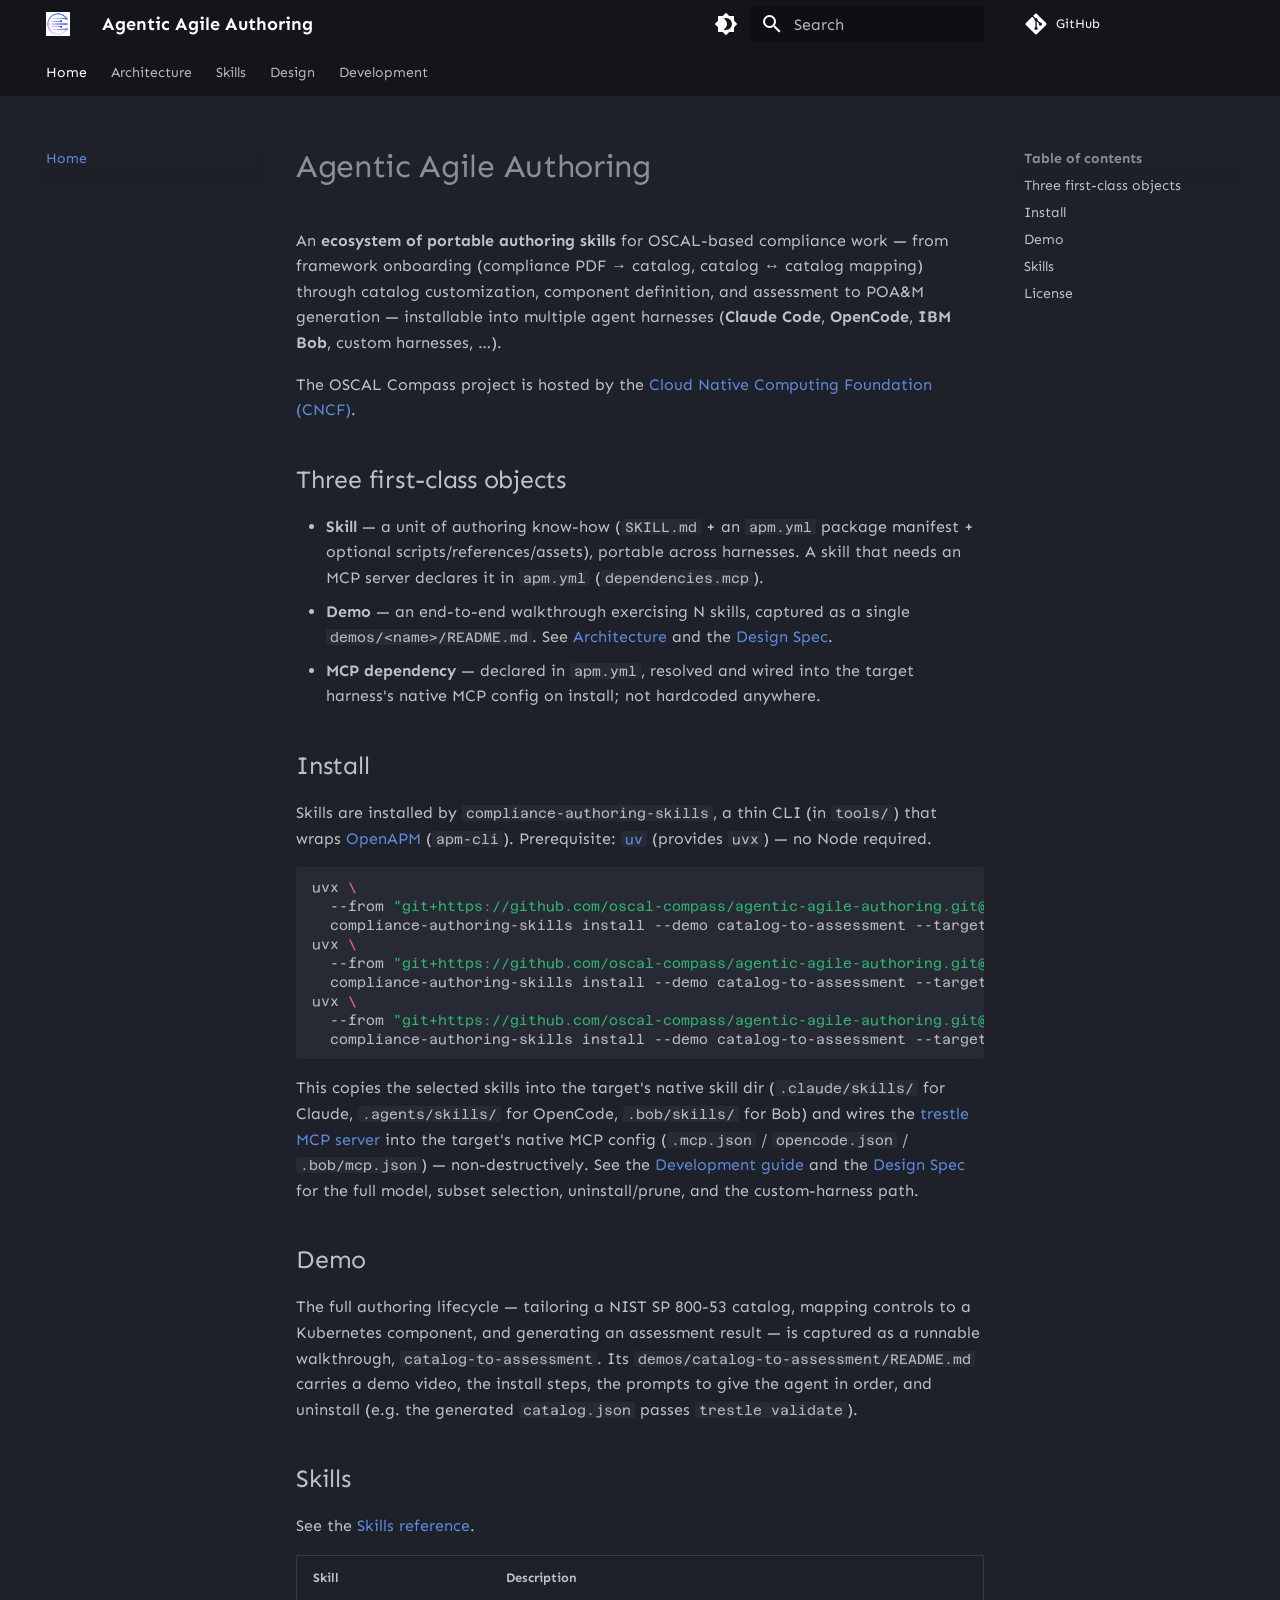
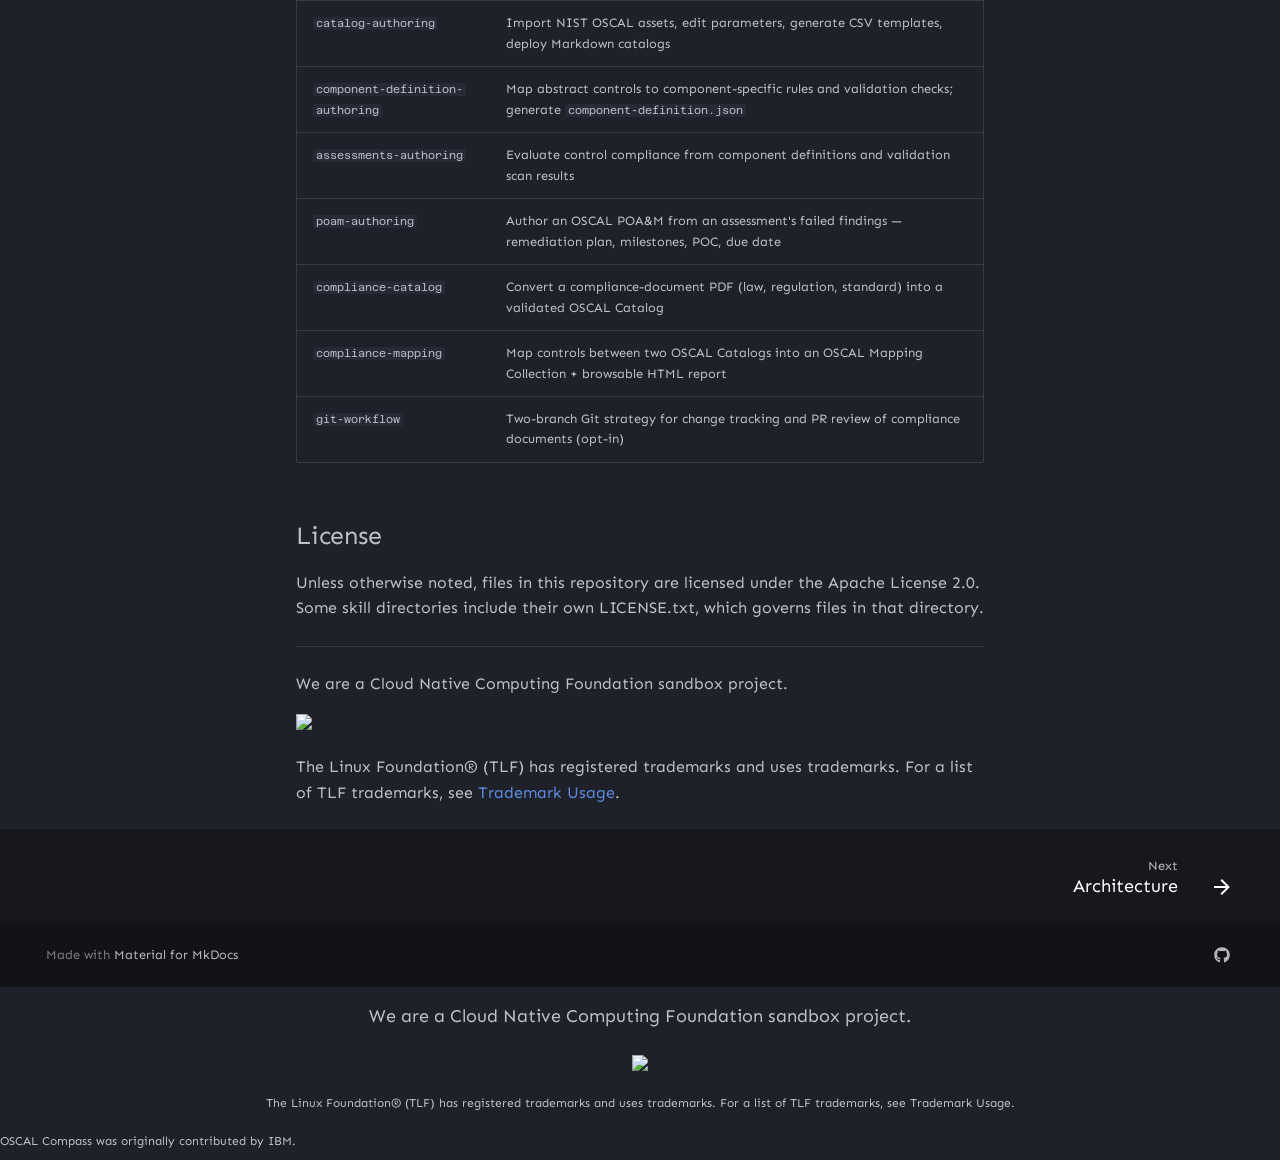
==== commit 2105017c: "Deployed 96333bc with MkDocs version: 1.6.1" ====
--- a/index.html
+++ b/index.html
@@ -19,7 +19,7 @@
       
       
       <link rel="icon" href="img/oscal-compass-icon-1200x1200.png">
-      <meta name="generator" content="mkdocs-1.6.1, mkdocs-material-9.7.7">
+      <meta name="generator" content="mkdocs-1.6.1, mkdocs-material-9.8.1">
     
     
       
@@ -27,10 +27,10 @@
       
     
     
-      <link rel="stylesheet" href="assets/stylesheets/main.ec1eaa64.min.css">
-      
-        
-        <link rel="stylesheet" href="assets/stylesheets/palette.ab4e12ef.min.css">
+      <link rel="stylesheet" href="assets/stylesheets/main.57a0d79d.min.css">
+      
+        
+        <link rel="stylesheet" href="assets/stylesheets/palette.fb2fffe2.min.css">
       
       
 
@@ -751,11 +751,11 @@
 <td>Import NIST OSCAL assets, edit parameters, generate CSV templates, deploy Markdown catalogs</td>
 </tr>
 <tr>
-<td><code>component-definition</code></td>
+<td><code>component-definition-authoring</code></td>
 <td>Map abstract controls to component-specific rules and validation checks; generate <code>component-definition.json</code></td>
 </tr>
 <tr>
-<td><code>assessment</code></td>
+<td><code>assessments-authoring</code></td>
 <td>Evaluate control compliance from component definitions and validation scan results</td>
 </tr>
 <tr>
@@ -884,10 +884,10 @@
     
       
       
-      <script id="__config" type="application/json">{"annotate": null, "base": ".", "features": ["navigation.footer", "navigation.tabs"], "search": "assets/javascripts/workers/search.2c215733.min.js", "tags": null, "translations": {"clipboard.copied": "Copied to clipboard", "clipboard.copy": "Copy to clipboard", "search.result.more.one": "1 more on this page", "search.result.more.other": "# more on this page", "search.result.none": "No matching documents", "search.result.one": "1 matching document", "search.result.other": "# matching documents", "search.result.placeholder": "Type to start searching", "search.result.term.missing": "Missing", "select.version": "Select version"}, "version": null}</script>
-    
-    
-      <script src="assets/javascripts/bundle.d7400e89.min.js"></script>
+      <script id="__config" type="application/json">{"annotate": null, "base": ".", "features": ["navigation.footer", "navigation.tabs"], "search": "assets/javascripts/workers/search.a7633da7.min.js", "tags": null, "translations": {"clipboard.copied": "Copied to clipboard", "clipboard.copy": "Copy to clipboard", "search.result.more.one": "1 more on this page", "search.result.more.other": "# more on this page", "search.result.none": "No matching documents", "search.result.one": "1 matching document", "search.result.other": "# matching documents", "search.result.placeholder": "Type to start searching", "search.result.term.missing": "Missing", "select.version": "Select version"}, "version": null}</script>
+    
+    
+      <script src="assets/javascripts/bundle.a5f9d56c.min.js"></script>
       
         <script src="https://unpkg.com/mermaid@11/dist/mermaid.min.js"></script>
       
--- a/assets/stylesheets/main.57a0d79d.min.css
+++ b/assets/stylesheets/main.57a0d79d.min.css
@@ -0,0 +1,6 @@
+@charset "UTF-8";html{box-sizing:border-box;-webkit-text-size-adjust:none;-moz-text-size-adjust:none;text-size-adjust:none}*,:after,:before{box-sizing:inherit}@media(prefers-reduced-motion){*,:after,:before{transition:none!important}}body{margin:0;-webkit-font-smoothing:antialiased;-moz-osx-font-smoothing:grayscale;--md-text-font-family:var(--md-text-font, _),
+    -apple-system, BlinkMacSystemFont, Helvetica, Arial, sans-serif;--md-code-font-family:var(--md-code-font, _),
+    SFMono-Regular, Consolas, Menlo, monospace}.md-typeset code:not(.focus-visible),a,button,input,label{-webkit-tap-highlight-color:transparent}a{color:inherit;text-decoration:none}hr{box-sizing:initial;display:block;height:.05rem;padding:0;overflow:visible;border:0}small{font-size:80%}sub,sup{line-height:1em}img{border-style:none}table{border-spacing:0;border-collapse:initial}td,th{font-weight:400;vertical-align:top}button{padding:0;margin:0;font-family:inherit;font-size:inherit;background:#0000;border:0}input{border:0;outline:none}:root{--md-primary-fg-color:#4051b5;--md-primary-fg-color--light:#5d6cc0;--md-primary-fg-color--dark:#303fa1;--md-primary-bg-color:#fff;--md-primary-bg-color--light:#ffffffb3;--md-accent-fg-color:#526cfe;--md-accent-fg-color--transparent:#526cfe1a;--md-accent-bg-color:#fff;--md-accent-bg-color--light:#ffffffb3;--md-typeset-table-sort-icon:url("data:image/svg+xml;charset=utf-8,<svg xmlns='http://www.w3.org/2000/svg' viewBox='0 0 24 24'><path d='m18 21-4-4h3V7h-3l4-4 4 4h-3v10h3M2 19v-2h10v2M2 13v-2h7v2M2 7V5h4v2z'/></svg>");--md-typeset-table-sort-icon--asc:url("data:image/svg+xml;charset=utf-8,<svg xmlns='http://www.w3.org/2000/svg' viewBox='0 0 24 24'><path d='M19 17h3l-4 4-4-4h3V3h2M2 17h10v2H2M6 5v2H2V5m0 6h7v2H2z'/></svg>");--md-typeset-table-sort-icon--desc:url("data:image/svg+xml;charset=utf-8,<svg xmlns='http://www.w3.org/2000/svg' viewBox='0 0 24 24'><path d='M19 7h3l-4-4-4 4h3v14h2M2 17h10v2H2M6 5v2H2V5m0 6h7v2H2z'/></svg>")}[data-md-color-scheme=default]{color-scheme:light}[data-md-color-scheme=default] img[src$="#gh-dark-mode-only"],[data-md-color-scheme=default] img[src$="#only-dark"]{display:none}:root,[data-md-color-scheme=default]{--md-hue:225deg;--md-default-fg-color:#000000de;--md-default-fg-color--light:#0000008a;--md-default-fg-color--lighter:#00000052;--md-default-fg-color--lightest:#00000012;--md-default-bg-color:#fff;--md-default-bg-color--light:#ffffffb3;--md-default-bg-color--lighter:#ffffff4d;--md-default-bg-color--lightest:#ffffff1f;--md-code-fg-color:#36464e;--md-code-bg-color:#f5f5f5;--md-code-bg-color--light:#f5f5f5b3;--md-code-bg-color--lighter:#f5f5f54d;--md-code-hl-color:#4287ff;--md-code-hl-color--light:#4287ff1a;--md-code-hl-number-color:#d52a2a;--md-code-hl-special-color:#db1457;--md-code-hl-function-color:#a846b9;--md-code-hl-constant-color:#6e59d9;--md-code-hl-keyword-color:#3f6ec6;--md-code-hl-string-color:#1c7d4d;--md-code-hl-name-color:var(--md-code-fg-color);--md-code-hl-operator-color:var(--md-default-fg-color--light);--md-code-hl-punctuation-color:var(--md-default-fg-color--light);--md-code-hl-comment-color:var(--md-default-fg-color--light);--md-code-hl-generic-color:var(--md-default-fg-color--light);--md-code-hl-variable-color:var(--md-default-fg-color--light);--md-typeset-color:var(--md-default-fg-color);--md-typeset-a-color:var(--md-primary-fg-color);--md-typeset-del-color:#f5503d26;--md-typeset-ins-color:#0bd57026;--md-typeset-kbd-color:#fafafa;--md-typeset-kbd-accent-color:#fff;--md-typeset-kbd-border-color:#b8b8b8;--md-typeset-mark-color:#ffff0080;--md-typeset-table-color:#0000001f;--md-typeset-table-color--light:#00000009;--md-admonition-fg-color:var(--md-default-fg-color);--md-admonition-bg-color:var(--md-default-bg-color);--md-warning-fg-color:#000000de;--md-warning-bg-color:#ff9;--md-footer-fg-color:#fff;--md-footer-fg-color--light:#ffffffb3;--md-footer-fg-color--lighter:#ffffff73;--md-footer-bg-color:#000000de;--md-footer-bg-color--dark:#00000052;--md-shadow-z1:0 0.2rem 0.5rem #0000000d,
+    0 0 0.05rem #0000001a;--md-shadow-z2:0 0.2rem 0.5rem #0000001a,
+    0 0 0.05rem #00000040;--md-shadow-z3:0 0.2rem 0.5rem #0003,
+    0 0 0.05rem #00000059}.md-icon svg{display:block;width:1.2rem;height:1.2rem;fill:currentcolor}aside,body,input{font-family:var(--md-text-font-family);font-feature-settings:"kern","liga";color:var(--md-typeset-color)}code,kbd,pre{font-family:var(--md-code-font-family);font-feature-settings:"kern"}.md-typeset{font-size:.8rem;line-height:1.6;overflow-wrap:break-word;-webkit-print-color-adjust:exact;color-adjust:exact}@media print{.md-typeset{font-size:.68rem}.md-typeset code,.md-typeset kbd,.md-typeset pre{white-space:pre-wrap}}.md-typeset blockquote,.md-typeset dl,.md-typeset figure,.md-typeset ol,.md-typeset pre,.md-typeset ul{margin-top:1em;margin-bottom:1em}.md-typeset h1{margin:0 0 1.25em;font-size:2em;line-height:1.3;color:var(--md-default-fg-color--light)}.md-typeset h1,.md-typeset h2{font-weight:300;letter-spacing:-.01em}.md-typeset h2{margin:1.6em 0 .64em;font-size:1.5625em;line-height:1.4}.md-typeset h3{margin:1.6em 0 .8em;font-size:1.25em;font-weight:400;line-height:1.5;letter-spacing:-.01em}.md-typeset h2+h3{margin-top:.8em}.md-typeset h4{margin:1em 0;font-weight:700;letter-spacing:-.01em}.md-typeset h5,.md-typeset h6{margin:1.25em 0;font-size:.8em;font-weight:700;color:var(--md-default-fg-color--light);letter-spacing:-.01em}.md-typeset h5{text-transform:uppercase}.md-typeset h5 code{text-transform:none}.md-typeset hr{display:flow-root;margin:1.5em 0;border-bottom:.05rem solid var(--md-default-fg-color--lightest)}.md-typeset a{color:var(--md-typeset-a-color);word-break:break-word}.md-typeset a,.md-typeset a:before{transition:color 125ms}.md-typeset a:focus,.md-typeset a:hover{color:var(--md-accent-fg-color)}.md-typeset a:focus code,.md-typeset a:hover code{color:var(--md-accent-fg-color);background-color:var(--md-accent-fg-color--transparent)}.md-typeset a code{color:var(--md-typeset-a-color)}.md-typeset a.focus-visible{outline-color:var(--md-accent-fg-color);outline-offset:.2rem}.md-typeset code,.md-typeset kbd,.md-typeset pre{font-variant-ligatures:none;color:var(--md-code-fg-color);direction:ltr;transition:background-color 125ms}.md-typeset code{padding:0 .2941176471em;font-size:.85em;word-break:break-word;background-color:var(--md-code-bg-color);border-radius:.1rem;-webkit-box-decoration-break:clone;box-decoration-break:clone;transition:color 125ms,background-color 125ms}.md-typeset code:not(.focus-visible){outline:none}.md-typeset pre{position:relative;display:flow-root;line-height:1.4}.md-typeset pre>code{display:block;padding:.7720588235em 1.1764705882em;margin:0;overflow:auto;word-break:normal;touch-action:auto;scrollbar-color:var(--md-default-fg-color--lighter) #0000;scrollbar-width:thin;outline-color:var(--md-accent-fg-color);box-shadow:none;-webkit-box-decoration-break:slice;box-decoration-break:slice}.md-typeset pre>code:hover{scrollbar-color:var(--md-accent-fg-color) #0000}.md-typeset pre>code::-webkit-scrollbar{width:.2rem;height:.2rem}.md-typeset pre>code::-webkit-scrollbar-thumb{background-color:var(--md-default-fg-color--lighter)}.md-typeset pre>code::-webkit-scrollbar-thumb:hover{background-color:var(--md-accent-fg-color)}.md-typeset kbd{display:inline-block;padding:0 .6666666667em;font-size:.75em;color:var(--md-default-fg-color);word-break:break-word;vertical-align:text-top;background-color:var(--md-typeset-kbd-color);border-radius:.1rem;box-shadow:0 .1rem 0 .05rem var(--md-typeset-kbd-border-color),0 .1rem 0 var(--md-typeset-kbd-border-color),0 -.1rem .2rem var(--md-typeset-kbd-accent-color) inset}.md-typeset mark{color:inherit;word-break:break-word;background-color:var(--md-typeset-mark-color);-webkit-box-decoration-break:clone;box-decoration-break:clone}.md-typeset abbr{text-decoration:none;cursor:help}.md-typeset [data-preview],.md-typeset abbr{border-bottom:.05rem dotted var(--md-default-fg-color--light)}.md-typeset small{opacity:.75}[dir=ltr] .md-typeset sub,[dir=ltr] .md-typeset sup{margin-left:.078125em}[dir=rtl] .md-typeset sub,[dir=rtl] .md-typeset sup{margin-right:.078125em}[dir=ltr] .md-typeset blockquote{padding-left:.6rem;border-left:.2rem solid var(--md-default-fg-color--lighter)}[dir=rtl] .md-typeset blockquote{padding-right:.6rem;border-right:.2rem solid var(--md-default-fg-color--lighter)}.md-typeset blockquote{margin-left:0;margin-right:0;color:var(--md-default-fg-color--light)}.md-typeset ul{list-style-type:disc}.md-typeset ul[type]{list-style-type:revert-layer}[dir=ltr] .md-typeset ol,[dir=ltr] .md-typeset ol li ol,[dir=ltr] .md-typeset ol li ul,[dir=ltr] .md-typeset ul,[dir=ltr] .md-typeset ul li ol,[dir=ltr] .md-typeset ul li ul{margin-left:.625em}[dir=rtl] .md-typeset ol,[dir=rtl] .md-typeset ol li ol,[dir=rtl] .md-typeset ol li ul,[dir=rtl] .md-typeset ul,[dir=rtl] .md-typeset ul li ol,[dir=rtl] .md-typeset ul li ul{margin-right:.625em}.md-typeset ol,.md-typeset ul{padding:0}.md-typeset ol:not([hidden]),.md-typeset ul:not([hidden]){display:flow-root}.md-typeset ol ol,.md-typeset ul ol{list-style-type:lower-alpha}.md-typeset ol ol ol,.md-typeset ul ol ol{list-style-type:lower-roman}.md-typeset ol ol ol ol,.md-typeset ul ol ol ol{list-style-type:upper-alpha}.md-typeset ol ol ol ol ol,.md-typeset ul ol ol ol ol{list-style-type:upper-roman}.md-typeset ol[type],.md-typeset ul[type]{list-style-type:revert-layer}[dir=ltr] .md-typeset ol li,[dir=ltr] .md-typeset ul li{margin-left:1.25em}[dir=rtl] .md-typeset ol li,[dir=rtl] .md-typeset ul li{margin-right:1.25em}.md-typeset ol li,.md-typeset ul li{margin-bottom:.5em}.md-typeset ol li blockquote,.md-typeset ol li p,.md-typeset ul li blockquote,.md-typeset ul li p{margin:.5em 0}.md-typeset ol li:last-child,.md-typeset ul li:last-child{margin-bottom:0}.md-typeset ol li ol,.md-typeset ol li ul,.md-typeset ul li ol,.md-typeset ul li ul{margin-top:.5em;margin-bottom:.5em}[dir=ltr] .md-typeset dd{margin-left:1.875em}[dir=rtl] .md-typeset dd{margin-right:1.875em}.md-typeset dd{margin-top:1em;margin-bottom:1.5em}.md-typeset img,.md-typeset svg,.md-typeset video{max-width:100%;height:auto}.md-typeset img[align=left]{margin:1em 1em 1em 0}.md-typeset img[align=right]{margin:1em 0 1em 1em}.md-typeset img[align]:only-child{margin-top:0}.md-typeset figure{display:flow-root;width:fit-content;max-width:100%;margin:1em auto;text-align:center}.md-typeset figure img{display:block;margin:0 auto}.md-typeset figcaption{max-width:24rem;margin:1em auto;font-style:italic}.md-typeset iframe{max-width:100%}.md-typeset table:not([class]){display:inline-block;max-width:100%;overflow:auto;font-size:.64rem;touch-action:auto;background-color:var(--md-default-bg-color);border:.05rem solid var(--md-typeset-table-color);border-radius:.1rem}@media print{.md-typeset table:not([class]){display:table}}.md-typeset table:not([class])+*{margin-top:1.5em}.md-typeset table:not([class]) td>:first-child,.md-typeset table:not([class]) th>:first-child{margin-top:0}.md-typeset table:not([class]) td>:last-child,.md-typeset table:not([class]) th>:last-child{margin-bottom:0}.md-typeset table:not([class]) td:not([align]),.md-typeset table:not([class]) th:not([align]){text-align:left}[dir=rtl] .md-typeset table:not([class]) td:not([align]),[dir=rtl] .md-typeset table:not([class]) th:not([align]){text-align:right}.md-typeset table:not([class]) th{min-width:5rem;padding:.9375em 1.25em;font-weight:700;vertical-align:top}.md-typeset table:not([class]) td{padding:.9375em 1.25em;vertical-align:top;border-top:.05rem solid var(--md-typeset-table-color)}.md-typeset table:not([class]) tbody tr{transition:background-color 125ms}.md-typeset table:not([class]) tbody tr:hover{background-color:var(--md-typeset-table-color--light);box-shadow:0 .05rem 0 var(--md-default-bg-color) inset}.md-typeset table:not([class]) a{word-break:normal}.md-typeset table th[role=columnheader]{cursor:pointer}[dir=ltr] .md-typeset table th[role=columnheader]:after{margin-left:.5em}[dir=rtl] .md-typeset table th[role=columnheader]:after{margin-right:.5em}.md-typeset table th[role=columnheader]:after{display:inline-block;width:1.2em;height:1.2em;vertical-align:text-bottom;content:"";-webkit-mask-image:var(--md-typeset-table-sort-icon);mask-image:var(--md-typeset-table-sort-icon);-webkit-mask-repeat:no-repeat;mask-repeat:no-repeat;-webkit-mask-size:contain;mask-size:contain;transition:background-color 125ms}.md-typeset table th[role=columnheader]:hover:after{background-color:var(--md-default-fg-color--lighter)}.md-typeset table th[role=columnheader][aria-sort=ascending]:after{background-color:var(--md-default-fg-color--light);-webkit-mask-image:var(--md-typeset-table-sort-icon--asc);mask-image:var(--md-typeset-table-sort-icon--asc)}.md-typeset table th[role=columnheader][aria-sort=descending]:after{background-color:var(--md-default-fg-color--light);-webkit-mask-image:var(--md-typeset-table-sort-icon--desc);mask-image:var(--md-typeset-table-sort-icon--desc)}.md-typeset__scrollwrap{margin:1em -.8rem;overflow-x:auto;touch-action:auto}.md-typeset__table{display:inline-block;padding:0 .8rem;margin-bottom:.5em}@media print{.md-typeset__table{display:block}}html .md-typeset__table table{display:table;width:100%;margin:0;overflow:hidden}@media screen and (max-width:44.984375em){.md-content__inner>pre{margin:1em -.8rem}.md-content__inner>pre code{border-radius:0}}.md-typeset .md-author{position:relative;display:block;flex-shrink:0;width:1.6rem;height:1.6rem;overflow:hidden;border-radius:100%;transition:color 125ms,transform 125ms}.md-typeset .md-author img{display:block}.md-typeset .md-author--more{font-size:.6rem;font-weight:700;line-height:1.6rem;color:var(--md-default-fg-color--lighter);text-align:center;background:var(--md-default-fg-color--lightest)}.md-typeset .md-author--long{width:2.4rem;height:2.4rem}.md-typeset a.md-author{transform:scale(1)}.md-typeset a.md-author img{filter:grayscale(100%) opacity(75%);border-radius:100%;transition:filter 125ms}.md-typeset a.md-author:focus,.md-typeset a.md-author:hover{z-index:1;transform:scale(1.1)}.md-typeset a.md-author:focus img,.md-typeset a.md-author:hover img{filter:grayscale(0)}.md-banner{overflow:auto;color:var(--md-footer-fg-color);background-color:var(--md-footer-bg-color)}@media print{.md-banner{display:none}}.md-banner--warning{color:var(--md-warning-fg-color);background-color:var(--md-warning-bg-color)}.md-banner__inner{padding:0 .8rem;margin:.6rem auto;font-size:.7rem}[dir=ltr] .md-banner__button{float:right}[dir=rtl] .md-banner__button{float:left}.md-banner__button{color:inherit;cursor:pointer;transition:opacity .25s}.no-js .md-banner__button{display:none}.md-banner__button:hover{opacity:.7}html{height:100%;overflow-x:hidden;font-size:125%}@media screen and (min-width:100em){html{font-size:137.5%}}@media screen and (min-width:125em){html{font-size:150%}}body{position:relative;display:flex;flex-direction:column;width:100%;min-height:100%;font-size:.5rem;background-color:var(--md-default-bg-color)}@media print{body{display:block}}@media screen and (max-width:59.984375em){body[data-md-scrolllock]{position:fixed}}.md-grid{max-width:61rem;margin-left:auto;margin-right:auto}.md-container{display:flex;flex-grow:1;flex-direction:column}@media print{.md-container{display:block}}.md-main{flex-grow:1}.md-main__inner{display:flex;height:100%;margin-top:1.5rem}.md-ellipsis{overflow:hidden;text-overflow:ellipsis}.md-toggle{display:none}.md-option{position:absolute;width:0;height:0;opacity:0}.md-option:checked+label:not([hidden]){display:block}.md-option.focus-visible+label{outline-style:auto;outline-color:var(--md-accent-fg-color)}.md-skip{position:fixed;z-index:-1;padding:.3rem .5rem;margin:.5rem;font-size:.64rem;color:var(--md-default-bg-color);background-color:var(--md-default-fg-color);border-radius:.1rem;outline-color:var(--md-accent-fg-color);opacity:0;transform:translateY(.4rem)}.md-skip:focus{z-index:10;opacity:1;transition:transform .25s cubic-bezier(.4,0,.2,1),opacity 175ms 75ms;transform:translateY(0)}@page{margin:25mm}:root{--md-clipboard-icon:url("data:image/svg+xml;charset=utf-8,<svg xmlns='http://www.w3.org/2000/svg' viewBox='0 0 24 24'><path d='M19 21H8V7h11m0-2H8a2 2 0 0 0-2 2v14a2 2 0 0 0 2 2h11a2 2 0 0 0 2-2V7a2 2 0 0 0-2-2m-3-4H4a2 2 0 0 0-2 2v14h2V3h12z'/></svg>");--md-code-select-icon:url("data:image/svg+xml;charset=utf-8,<svg xmlns='http://www.w3.org/2000/svg' viewBox='0 0 24 24'><path d='M19 19h-4v2h4c1.1 0 2-.9 2-2v-4h-2m0-12h-4v2h4v4h2V5c0-1.1-.9-2-2-2M5 5h4V3H5c-1.1 0-2 .9-2 2v4h2m0 6H3v4c0 1.1.9 2 2 2h4v-2H5zm2-4h2v2H7zm4 0h2v2h-2zm4 0h2v2h-2zM7 7h2v2H7zm4 0h2v2h-2zm4 0h2v2h-2zm-8 8h2v2H7zm4 0h2v2h-2zm4 0h2v2h-2z'/></svg>");--md-code-copy-icon:url("data:image/svg+xml;charset=utf-8,<svg xmlns='http://www.w3.org/2000/svg' viewBox='0 0 24 24'><path d='M19 21H8V7h11m0-2H8a2 2 0 0 0-2 2v14a2 2 0 0 0 2 2h11a2 2 0 0 0 2-2V7a2 2 0 0 0-2-2m-3-4H4a2 2 0 0 0-2 2v14h2V3h12z'/></svg>")}.md-clipboard{z-index:1;width:1.5em;height:1.5em;color:var(--md-default-fg-color--lightest);cursor:pointer;border-radius:.1rem;outline-color:var(--md-accent-fg-color);outline-offset:.1rem;transition:color .25s}@media print{.md-clipboard{display:none}}.md-clipboard:not(.focus-visible){outline:none;-webkit-tap-highlight-color:transparent}:hover>.md-clipboard{color:var(--md-default-fg-color--light)}.md-clipboard:focus,.md-clipboard:hover{color:var(--md-accent-fg-color)}.md-clipboard:after{display:block;width:1.125em;height:1.125em;margin:0 auto;content:"";background-color:currentcolor;-webkit-mask-image:var(--md-clipboard-icon);mask-image:var(--md-clipboard-icon);-webkit-mask-repeat:no-repeat;mask-repeat:no-repeat;-webkit-mask-position:center;mask-position:center;-webkit-mask-size:contain;mask-size:contain}.md-clipboard--inline{cursor:pointer}.md-clipboard--inline code{transition:color .25s,background-color .25s}.md-clipboard--inline:focus code,.md-clipboard--inline:hover code{color:var(--md-accent-fg-color);background-color:var(--md-accent-fg-color--transparent)}.md-typeset .md-code__content{display:grid}.md-code__nav{position:absolute;top:.25em;right:.25em;z-index:1;display:flex;gap:.2rem;padding:.2rem;background-color:var(--md-code-bg-color--lighter);border-radius:.1rem;transition:background-color .25s}:hover>.md-code__nav{background-color:var(--md-code-bg-color--light)}.md-code__button{display:block;width:1.5em;height:1.5em;color:var(--md-default-fg-color--lightest);cursor:pointer;outline-color:var(--md-accent-fg-color);outline-offset:.1rem;transition:color .25s}:hover>*>.md-code__button{color:var(--md-default-fg-color--light)}.md-code__button.focus-visible,.md-code__button:hover{color:var(--md-accent-fg-color)}.md-code__button--active{color:var(--md-default-fg-color)!important}.md-code__button:after{display:block;width:1.125em;height:1.125em;margin:0 auto;content:"";background-color:currentcolor;-webkit-mask-repeat:no-repeat;mask-repeat:no-repeat;-webkit-mask-position:center;mask-position:center;-webkit-mask-size:contain;mask-size:contain}.md-code__button[data-md-type=select]:after{-webkit-mask-image:var(--md-code-select-icon);mask-image:var(--md-code-select-icon)}.md-code__button[data-md-type=copy]:after{-webkit-mask-image:var(--md-code-copy-icon);mask-image:var(--md-code-copy-icon)}@keyframes consent{0%{opacity:0;transform:translateY(100%)}to{opacity:1;transform:translateY(0)}}@keyframes overlay{0%{opacity:0}to{opacity:1}}.md-consent__overlay{position:fixed;top:0;z-index:5;width:100%;height:100%;background-color:#0000008a;-webkit-backdrop-filter:blur(.1rem);backdrop-filter:blur(.1rem);opacity:1;animation:overlay .25s both}.md-consent__inner{position:fixed;bottom:0;z-index:5;width:100%;max-height:100%;padding:0;overflow:auto;background-color:var(--md-default-bg-color);border:0;border-radius:.1rem;box-shadow:0 0 .2rem #0000001a,0 .2rem .4rem #0003;animation:consent .5s cubic-bezier(.1,.7,.1,1) both}.md-consent__form{padding:.8rem}.md-consent__settings{display:none;margin:1em 0}input:checked+.md-consent__settings{display:block}.md-consent__controls{margin-bottom:.8rem}.md-typeset .md-consent__controls .md-button{display:inline}@media screen and (max-width:44.984375em){.md-typeset .md-consent__controls .md-button{display:block;width:100%;margin-top:.4rem;text-align:center}}.md-consent label{cursor:pointer}.md-content{flex-grow:1;min-width:0}.md-content__inner{padding-top:.6rem;margin:0 .8rem 1.2rem}@media screen and (min-width:76.25em){[dir=ltr] .md-sidebar--primary:not([hidden])~.md-content>.md-content__inner,[dir=rtl] .md-sidebar--secondary:not([hidden])~.md-content>.md-content__inner{margin-left:1.2rem}[dir=ltr] .md-sidebar--secondary:not([hidden])~.md-content>.md-content__inner,[dir=rtl] .md-sidebar--primary:not([hidden])~.md-content>.md-content__inner{margin-right:1.2rem}}.md-content__inner:before{display:block;height:.4rem;content:""}.md-content__inner>:last-child{margin-bottom:0}[dir=ltr] .md-content__button{float:right;margin-left:.4rem}[dir=rtl] .md-content__button{float:left;margin-right:.4rem}.md-content__button{padding:0;margin:.4rem 0}@media print{.md-content__button{display:none}}.md-typeset .md-content__button{color:var(--md-default-fg-color--lighter)}.md-content__button svg{display:inline;vertical-align:top}[dir=rtl] .md-content__button svg{transform:scaleX(-1)}[dir=ltr] .md-dialog{right:.8rem}[dir=rtl] .md-dialog{left:.8rem}.md-dialog{position:fixed;bottom:.8rem;z-index:4;min-width:11.1rem;padding:.4rem .6rem;pointer-events:none;background-color:var(--md-default-fg-color);border-radius:.1rem;box-shadow:var(--md-shadow-z3);opacity:0;transition:transform 0s .4s,opacity .4s;transform:translateY(100%)}@media print{.md-dialog{display:none}}.md-dialog--active{pointer-events:auto;opacity:1;transition:transform .4s cubic-bezier(.075,.85,.175,1),opacity .4s;transform:translateY(0)}.md-dialog__inner{font-size:.7rem;color:var(--md-default-bg-color)}.md-feedback{margin:2em 0 1em;text-align:center}.md-feedback fieldset{padding:0;margin:0;border:none}.md-feedback__title{margin:1em auto;font-weight:700}.md-feedback__inner{position:relative}.md-feedback__list{position:relative;display:flex;flex-wrap:wrap;place-content:baseline center}.md-feedback__list:hover .md-icon:not(:disabled){color:var(--md-default-fg-color--lighter)}:disabled .md-feedback__list{min-height:1.8rem}.md-feedback__icon{flex-shrink:0;margin:0 .1rem;color:var(--md-default-fg-color--light);cursor:pointer;transition:color 125ms}.md-feedback__icon:not(:disabled).md-icon:hover{color:var(--md-accent-fg-color)}.md-feedback__icon:disabled{color:var(--md-default-fg-color--lightest);pointer-events:none}.md-feedback__note{position:relative;opacity:0;transition:transform .4s cubic-bezier(.1,.7,.1,1),opacity .15s;transform:translateY(.4rem)}.md-feedback__note>*{max-width:16rem;margin:0 auto}:disabled .md-feedback__note{opacity:1;transform:translateY(0)}@media print{.md-feedback,.md-footer{display:none}}.md-footer{color:var(--md-footer-fg-color);background-color:var(--md-footer-bg-color)}.md-footer__inner{justify-content:space-between;padding:.2rem;overflow:auto}.md-footer__inner:not([hidden]){display:flex}.md-footer__link{display:flex;flex-grow:.01;align-items:end;max-width:100%;margin-top:1rem;margin-bottom:.4rem;overflow:hidden;outline-color:var(--md-accent-fg-color);transition:opacity .25s}.md-footer__link:focus,.md-footer__link:hover{opacity:.7}[dir=rtl] .md-footer__link svg{transform:scaleX(-1)}@media screen and (max-width:44.984375em){.md-footer__link--prev{flex-shrink:0}.md-footer__link--prev .md-footer__title{display:none}}[dir=ltr] .md-footer__link--next{margin-left:auto}.md-footer__link--next{text-align:right}[dir=rtl] .md-footer__link--next{margin-right:auto;text-align:left}.md-footer__title{flex-grow:1;max-width:calc(100% - 2.4rem);padding:0 1rem;margin-bottom:.7rem;font-size:.9rem;white-space:nowrap}.md-footer__button{padding:.4rem;margin:.2rem}.md-footer__direction{font-size:.64rem;opacity:.7}.md-footer-meta{background-color:var(--md-footer-bg-color--dark)}.md-footer-meta__inner{display:flex;flex-wrap:wrap;justify-content:space-between;padding:.2rem}html .md-footer-meta.md-typeset a{color:var(--md-footer-fg-color--light)}html .md-footer-meta.md-typeset a:focus,html .md-footer-meta.md-typeset a:hover{color:var(--md-footer-fg-color)}.md-copyright{width:100%;padding:.4rem 0;margin:auto .6rem;font-size:.64rem;color:var(--md-footer-fg-color--lighter)}.md-copyright__highlight{color:var(--md-footer-fg-color--light)}.md-social{display:inline-flex;gap:.2rem;padding:.2rem 0 .6rem;margin:0 .4rem}@media screen and (min-width:45em){.md-copyright{width:auto}.md-social{padding:.6rem 0}}.md-social__link{display:inline-block;width:1.6rem;height:1.6rem;text-align:center}.md-social__link:before{line-height:1.9}.md-social__link svg{max-height:.8rem;vertical-align:-25%;fill:currentcolor}.md-typeset .md-button{display:inline-block;padding:.625em 2em;font-weight:700;color:var(--md-primary-fg-color);cursor:pointer;border:.1rem solid;border-radius:.1rem;transition:color 125ms,background-color 125ms,border-color 125ms}.md-typeset .md-button--primary{color:var(--md-primary-bg-color);background-color:var(--md-primary-fg-color);border-color:var(--md-primary-fg-color)}.md-typeset .md-button:focus,.md-typeset .md-button:hover{color:var(--md-accent-bg-color);background-color:var(--md-accent-fg-color);border-color:var(--md-accent-fg-color)}[dir=ltr] .md-typeset .md-input,[dir=rtl] .md-typeset .md-input{border-top-left-radius:.1rem}[dir=ltr] .md-typeset .md-input,[dir=rtl] .md-typeset .md-input{border-top-right-radius:.1rem}.md-typeset .md-input{height:1.8rem;padding:0 .6rem;font-size:.8rem;border-bottom:.1rem solid var(--md-default-fg-color--lighter);box-shadow:var(--md-shadow-z1);transition:border .25s,box-shadow .25s}.md-typeset .md-input:focus,.md-typeset .md-input:hover{border-bottom-color:var(--md-accent-fg-color);box-shadow:var(--md-shadow-z2)}.md-typeset .md-input--stretch{width:100%}.md-header{position:sticky;left:0;right:0;top:0;z-index:4;display:block;color:var(--md-primary-bg-color);background-color:var(--md-primary-fg-color);box-shadow:0 0 .2rem #0000,0 .2rem .4rem #0000}@media print{.md-header{display:none}}.md-header[hidden]{transition:transform .25s cubic-bezier(.8,0,.6,1),box-shadow .25s;transform:translateY(-100%)}.md-header--shadow{box-shadow:0 0 .2rem #0000001a,0 .2rem .4rem #0003;transition:transform .25s cubic-bezier(.1,.7,.1,1),box-shadow .25s}.md-header__inner{display:flex;align-items:center;padding:0 .2rem}.md-header__button{position:relative;z-index:1;padding:.4rem;margin:.2rem;color:currentcolor;vertical-align:middle;cursor:pointer;outline-color:var(--md-accent-fg-color);transition:opacity .25s}.md-header__button:hover{opacity:.7}.md-header__button:not([hidden]){display:inline-block}.md-header__button:not(.focus-visible){outline:none;-webkit-tap-highlight-color:transparent}.md-header__button.md-logo{padding:.4rem;margin:.2rem}@media screen and (max-width:76.234375em){.md-header__button.md-logo{display:none}}.md-header__button.md-logo img,.md-header__button.md-logo svg{display:block;width:auto;height:1.2rem;fill:currentcolor}@media screen and (min-width:60em){.md-header__button[for=__search]{display:none}}.no-js .md-header__button[for=__search]{display:none}[dir=rtl] .md-header__button[for=__search] svg{transform:scaleX(-1)}@media screen and (min-width:76.25em){.md-header__button[for=__drawer]{display:none}}.md-header__topic{position:absolute;display:flex;max-width:100%;white-space:nowrap;transition:transform .4s cubic-bezier(.1,.7,.1,1),opacity .15s}.md-header__topic+.md-header__topic{z-index:-1;pointer-events:none;opacity:0;transition:transform .4s cubic-bezier(1,.7,.1,.1),opacity .15s;transform:translateX(1.25rem)}[dir=rtl] .md-header__topic+.md-header__topic{transform:translateX(-1.25rem)}.md-draft,.md-header__topic:first-child,.md-nav__title{font-weight:700}[dir=ltr] .md-header__title{margin-left:1rem;margin-right:.4rem}[dir=rtl] .md-header__title{margin-right:1rem;margin-left:.4rem}.md-header__title{flex-grow:1;height:2.4rem;font-size:.9rem;line-height:2.4rem}.md-header__title--active .md-header__topic{z-index:-1;pointer-events:none;opacity:0;transition:transform .4s cubic-bezier(1,.7,.1,.1),opacity .15s;transform:translateX(-1.25rem)}[dir=rtl] .md-header__title--active .md-header__topic{transform:translateX(1.25rem)}.md-header__title--active .md-header__topic+.md-header__topic{z-index:0;pointer-events:auto;opacity:1;transition:transform .4s cubic-bezier(.1,.7,.1,1),opacity .15s;transform:translateX(0)}.md-header__title>.md-header__ellipsis{position:relative;width:100%;height:100%}.md-header__option{display:flex;flex-shrink:0;max-width:100%;white-space:nowrap;transition:max-width 0s .25s,opacity .25s .25s}[data-md-toggle=search]:checked~.md-header .md-header__option{max-width:0;opacity:0;transition:max-width,opacity}.md-header__option>input{bottom:0}.md-header__source{display:none}@media screen and (min-width:60em){[dir=ltr] .md-header__source{margin-left:1rem}[dir=rtl] .md-header__source{margin-right:1rem}.md-header__source{display:block;width:11.7rem;max-width:11.7rem}}@media screen and (min-width:76.25em){[dir=ltr] .md-header__source{margin-left:1.4rem}[dir=rtl] .md-header__source{margin-right:1.4rem}}.md-meta{font-size:.7rem;line-height:1.3;color:var(--md-default-fg-color--light)}.md-meta__list{display:inline-flex;flex-wrap:wrap;padding:0;margin:0;list-style:none}.md-meta__item:not(:last-child):after{margin-left:.2rem;margin-right:.2rem;content:"·"}.md-meta__link{color:var(--md-typeset-a-color)}.md-meta__link:focus,.md-meta__link:hover{color:var(--md-accent-fg-color)}.md-draft{display:inline-block;padding-left:.5714285714em;padding-right:.5714285714em;color:#fff;background-color:#ff1744;border-radius:.125em}:root{--md-nav-icon--prev:url("data:image/svg+xml;charset=utf-8,<svg xmlns='http://www.w3.org/2000/svg' viewBox='0 0 24 24'><path d='M20 11v2H8l5.5 5.5-1.42 1.42L4.16 12l7.92-7.92L13.5 5.5 8 11z'/></svg>");--md-nav-icon--next:url("data:image/svg+xml;charset=utf-8,<svg xmlns='http://www.w3.org/2000/svg' viewBox='0 0 24 24'><path d='M8.59 16.58 13.17 12 8.59 7.41 10 6l6 6-6 6z'/></svg>");--md-toc-icon:url("data:image/svg+xml;charset=utf-8,<svg xmlns='http://www.w3.org/2000/svg' viewBox='0 0 24 24'><path d='M3 9h14V7H3zm0 4h14v-2H3zm0 4h14v-2H3zm16 0h2v-2h-2zm0-10v2h2V7zm0 6h2v-2h-2z'/></svg>");--md-path-icon:url("data:image/svg+xml;charset=utf-8,<svg xmlns='http://www.w3.org/2000/svg' viewBox='0 0 24 24'><path d='M8.59 16.58 13.17 12 8.59 7.41 10 6l6 6-6 6z'/></svg>");--md-post-pin-icon:url("data:image/svg+xml;charset=utf-8,<svg xmlns='http://www.w3.org/2000/svg' viewBox='0 0 24 24'><path d='M16 12V4h1V2H7v2h1v8l-2 2v2h5.2v6h1.6v-6H18v-2z'/></svg>");--md-progress-value:0;--md-progress-delay:400ms;--md-search-result-icon:url("data:image/svg+xml;charset=utf-8,<svg xmlns='http://www.w3.org/2000/svg' viewBox='0 0 24 24'><path d='M14 2H6a2 2 0 0 0-2 2v16a2 2 0 0 0 2 2h7c-.41-.25-.8-.56-1.14-.9-.33-.33-.61-.7-.86-1.1H6V4h7v5h5v1.18c.71.16 1.39.43 2 .82V8zm6.31 16.9c1.33-2.11.69-4.9-1.4-6.22-2.11-1.33-4.91-.68-6.22 1.4-1.34 2.11-.69 4.89 1.4 6.22 1.46.93 3.32.93 4.79.02L22 23.39 23.39 22zm-3.81.1a2.5 2.5 0 0 1-2.5-2.5 2.5 2.5 0 0 1 2.5-2.5 2.5 2.5 0 0 1 2.5 2.5 2.5 2.5 0 0 1-2.5 2.5'/></svg>")}.md-nav,.md-nav__link .md-typeset{font-size:.7rem;line-height:1.3}.md-nav__title{display:block;padding:0 .6rem;overflow:hidden;color:var(--md-default-fg-color--light);text-overflow:ellipsis}.md-nav__title .md-nav__button{display:none}.md-nav__title .md-nav__button img{width:auto;height:100%}.md-nav__title .md-nav__button.md-logo img,.md-nav__title .md-nav__button.md-logo svg{display:block;width:auto;max-width:100%;height:2.4rem;object-fit:contain;fill:currentcolor}.md-nav__list{padding:0;margin:0;list-style:none}.md-nav__link{display:flex;gap:.4rem;align-items:flex-start;margin-top:.625em;scroll-snap-align:start;transition:color 125ms}.md-nav__link--passed,.md-nav__link--passed code{color:var(--md-default-fg-color--light)}.md-nav__item .md-nav__link--active,.md-nav__item .md-nav__link--active code{color:var(--md-typeset-a-color)}.md-nav__link .md-ellipsis{position:relative}.md-nav__link .md-ellipsis code{word-break:normal}[dir=ltr] .md-nav__link .md-icon:last-child{margin-left:auto}[dir=rtl] .md-nav__link .md-icon:last-child{margin-right:auto}.md-nav__link svg{position:relative;flex-shrink:0;height:1.3em;fill:currentcolor}.md-nav__link[for]:focus,.md-nav__link[for]:hover,.md-nav__link[href]:focus,.md-nav__link[href]:hover{color:var(--md-accent-fg-color);cursor:pointer}.md-nav__link[for]:focus code,.md-nav__link[for]:hover code,.md-nav__link[href]:focus code,.md-nav__link[href]:hover code{color:var(--md-accent-fg-color);background-color:var(--md-accent-fg-color--transparent)}.md-nav__link.focus-visible,.md-pagination__link.focus-visible{outline-color:var(--md-accent-fg-color);outline-offset:.2rem}.md-nav--primary .md-nav__link[for=__toc]{display:none}.md-nav--primary .md-nav__link[for=__toc] .md-icon:after{display:block;width:100%;height:100%;background-color:currentcolor;-webkit-mask-image:var(--md-toc-icon);mask-image:var(--md-toc-icon)}.md-nav--primary .md-nav__link[for=__toc]~.md-nav,.md-nav__source{display:none}.md-nav__container>.md-nav__link{margin-top:0}.md-nav__container>.md-nav__link:first-child{flex-grow:1;min-width:0}.md-nav__icon{flex-shrink:0}@media screen and (max-width:76.234375em){.md-nav--primary,.md-nav--primary .md-nav{position:absolute;left:0;right:0;top:0;z-index:1;display:flex;flex-direction:column;height:100%;background-color:var(--md-default-bg-color)}.md-nav--primary .md-nav__item,.md-nav--primary .md-nav__title{font-size:.8rem;line-height:1.5}.md-nav--primary .md-nav__title{position:relative;height:5.6rem;padding:3rem .8rem .2rem;line-height:2.4rem;color:var(--md-default-fg-color--light);white-space:nowrap;cursor:pointer;background-color:var(--md-default-fg-color--lightest)}[dir=ltr] .md-nav--primary .md-nav__title .md-nav__icon{left:.4rem}[dir=rtl] .md-nav--primary .md-nav__title .md-nav__icon{right:.4rem}.md-nav--primary .md-nav__title .md-nav__icon{position:absolute;top:.4rem;display:block;width:1.2rem;height:1.2rem;margin:.2rem}.md-nav--primary .md-nav__title .md-nav__icon:after{display:block;width:100%;height:100%;content:"";background-color:currentcolor;-webkit-mask-image:var(--md-nav-icon--prev);mask-image:var(--md-nav-icon--prev);-webkit-mask-repeat:no-repeat;mask-repeat:no-repeat;-webkit-mask-position:center;mask-position:center;-webkit-mask-size:contain;mask-size:contain}.md-nav--primary .md-nav__title~.md-nav__list{overflow-y:auto;touch-action:pan-y;scroll-snap-type:y mandatory;background-color:var(--md-default-bg-color);box-shadow:0 .05rem 0 var(--md-default-fg-color--lightest) inset}.md-nav--primary .md-nav__title~.md-nav__list>:first-child{border-top:0}.md-nav--primary .md-nav__title[for=__drawer]{font-weight:700;color:var(--md-primary-bg-color);background-color:var(--md-primary-fg-color)}.md-nav--primary .md-nav__title .md-logo{position:absolute;left:.2rem;right:.2rem;top:.2rem;display:block;padding:.4rem;margin:.2rem}.md-nav--primary .md-nav__list{flex:1}.md-nav--primary .md-nav__item{border-top:.05rem solid var(--md-default-fg-color--lightest)}.md-nav--primary .md-nav__item--active>.md-nav__link{color:var(--md-typeset-a-color)}.md-nav--primary .md-nav__item--active>.md-nav__link:focus,.md-nav--primary .md-nav__item--active>.md-nav__link:hover{color:var(--md-accent-fg-color)}.md-nav--primary .md-nav__link{padding:.6rem .8rem;margin-top:0}.md-nav--primary .md-nav__link svg{margin-top:.1em}.md-nav--primary .md-nav__link>.md-nav__link{padding:0}[dir=ltr] .md-nav--primary .md-nav__link .md-nav__icon{margin-right:-.2rem}[dir=rtl] .md-nav--primary .md-nav__link .md-nav__icon{margin-left:-.2rem}.md-nav--primary .md-nav__link .md-nav__icon{width:1.2rem;height:1.2rem;font-size:1.2rem}.md-nav--primary .md-nav__link .md-nav__icon:after{display:block;width:100%;height:100%;content:"";background-color:currentcolor;-webkit-mask-image:var(--md-nav-icon--next);mask-image:var(--md-nav-icon--next);-webkit-mask-repeat:no-repeat;mask-repeat:no-repeat;-webkit-mask-position:center;mask-position:center;-webkit-mask-size:contain;mask-size:contain}[dir=rtl] .md-nav--primary .md-nav__icon:after{transform:scale(-1)}.md-nav--primary .md-nav--secondary .md-nav{position:static;background-color:initial}[dir=ltr] .md-nav--primary .md-nav--secondary .md-nav .md-nav__link{padding-left:1.4rem}[dir=rtl] .md-nav--primary .md-nav--secondary .md-nav .md-nav__link{padding-right:1.4rem}[dir=ltr] .md-nav--primary .md-nav--secondary .md-nav .md-nav .md-nav__link{padding-left:2rem}[dir=rtl] .md-nav--primary .md-nav--secondary .md-nav .md-nav .md-nav__link{padding-right:2rem}[dir=ltr] .md-nav--primary .md-nav--secondary .md-nav .md-nav .md-nav .md-nav__link{padding-left:2.6rem}[dir=rtl] .md-nav--primary .md-nav--secondary .md-nav .md-nav .md-nav .md-nav__link{padding-right:2.6rem}[dir=ltr] .md-nav--primary .md-nav--secondary .md-nav .md-nav .md-nav .md-nav .md-nav__link{padding-left:3.2rem}[dir=rtl] .md-nav--primary .md-nav--secondary .md-nav .md-nav .md-nav .md-nav .md-nav__link{padding-right:3.2rem}.md-nav--secondary{background-color:initial}.md-nav__toggle~.md-nav{display:flex;opacity:0;transition:transform .25s cubic-bezier(.8,0,.6,1),opacity 125ms 50ms;transform:translateX(100%)}[dir=rtl] .md-nav__toggle~.md-nav{transform:translateX(-100%)}.md-nav__toggle:checked~.md-nav{opacity:1;transition:transform .25s cubic-bezier(.4,0,.2,1),opacity 125ms 125ms;transform:translateX(0)}.md-nav__toggle:checked~.md-nav>.md-nav__list{backface-visibility:hidden}}@media screen and (max-width:59.984375em){.md-nav--primary .md-nav__link[for=__toc]{display:flex}.md-nav--primary .md-nav__link[for=__toc] .md-icon:after{content:""}.md-nav--primary .md-nav__link[for=__toc]+.md-nav__link{display:none}.md-nav--primary .md-nav__link[for=__toc]~.md-nav{display:flex}.md-nav__source{display:block;padding:0 .2rem;color:var(--md-primary-bg-color);background-color:var(--md-primary-fg-color--dark)}}@media screen and (min-width:60em) and (max-width:76.234375em){.md-nav--integrated .md-nav__link[for=__toc]{display:flex}.md-nav--integrated .md-nav__link[for=__toc] .md-icon:after{content:""}.md-nav--integrated .md-nav__link[for=__toc]+.md-nav__link{display:none}.md-nav--integrated .md-nav__link[for=__toc]~.md-nav{display:flex}}@media screen and (min-width:60em){.md-nav{margin-bottom:-.4rem}.md-nav--secondary .md-nav__title{position:sticky;top:0;z-index:1;background:var(--md-default-bg-color);box-shadow:0 0 .4rem .4rem var(--md-default-bg-color)}.md-nav--secondary .md-nav__title[for=__toc]{scroll-snap-align:start}.md-nav--secondary .md-nav__title .md-nav__icon{display:none}[dir=ltr] .md-nav--secondary .md-nav__list{padding-left:.6rem}[dir=rtl] .md-nav--secondary .md-nav__list{padding-right:.6rem}.md-nav--secondary .md-nav__list{padding-bottom:.4rem}[dir=ltr] .md-nav--secondary .md-nav__item>.md-nav__link{margin-right:.4rem}[dir=rtl] .md-nav--secondary .md-nav__item>.md-nav__link{margin-left:.4rem}}@media screen and (min-width:76.25em){.md-nav{margin-bottom:-.4rem;transition:max-height .25s cubic-bezier(.86,0,.07,1)}.md-nav--primary .md-nav__title{position:sticky;top:0;z-index:1;background:var(--md-default-bg-color);box-shadow:0 0 .4rem .4rem var(--md-default-bg-color)}.md-nav--primary .md-nav__title[for=__drawer]{scroll-snap-align:start}.md-nav--primary .md-nav__title .md-nav__icon{display:none}[dir=ltr] .md-nav--primary .md-nav__list{padding-left:.6rem}[dir=rtl] .md-nav--primary .md-nav__list{padding-right:.6rem}.md-nav--primary .md-nav__list{padding-bottom:.4rem}[dir=ltr] .md-nav--primary .md-nav__item>.md-nav__link{margin-right:.4rem}[dir=rtl] .md-nav--primary .md-nav__item>.md-nav__link{margin-left:.4rem}.md-nav__toggle~.md-nav{display:grid;grid-template-rows:minmax(.4rem,0fr);visibility:collapse;opacity:0;transition:grid-template-rows .25s cubic-bezier(.86,0,.07,1),opacity .25s,visibility 0s .25s}.md-nav__toggle~.md-nav>.md-nav__list{overflow:hidden}.md-nav__toggle.md-toggle--indeterminate~.md-nav,.md-nav__toggle:checked~.md-nav{grid-template-rows:minmax(.4rem,1fr);visibility:visible;opacity:1;transition:grid-template-rows .25s cubic-bezier(.86,0,.07,1),opacity .15s .1s,visibility}.md-nav__toggle.md-toggle--indeterminate~.md-nav{transition:none}.md-nav__item--nested>.md-nav>.md-nav__title{display:none}.md-nav__item--section{display:block;margin:1.25em 0}.md-nav__item--section:last-child{margin-bottom:0}.md-nav__item--section>.md-nav__link{font-weight:700}.md-nav--lifted>.md-nav__list>.md-nav__item>[for],.md-nav__item--section>.md-nav__link[for]{color:var(--md-default-fg-color--light)}.md-nav--lifted>.md-nav__list>.md-nav__item--active>.md-nav__link:not(.md-nav__container),.md-nav__item--section>.md-nav__link:not(.md-nav__container){pointer-events:none}.md-nav__item--section>.md-nav__link .md-icon,.md-nav__item--section>.md-nav__link>[for]{display:none}[dir=ltr] .md-nav__item--section>.md-nav{margin-left:-.6rem}[dir=rtl] .md-nav__item--section>.md-nav{margin-right:-.6rem}.md-nav__item--section>.md-nav{display:block;visibility:visible;opacity:1}.md-nav__item--section>.md-nav>.md-nav__list>.md-nav__item{padding:0}.md-nav__icon{width:.9rem;height:.9rem;border-radius:100%;transition:background-color .25s}.md-nav__icon:hover{background-color:var(--md-accent-fg-color--transparent)}.md-nav__icon:after{display:inline-block;width:100%;height:100%;vertical-align:-.1rem;content:"";background-color:currentcolor;border-radius:100%;-webkit-mask-image:var(--md-nav-icon--next);mask-image:var(--md-nav-icon--next);-webkit-mask-repeat:no-repeat;mask-repeat:no-repeat;-webkit-mask-position:center;mask-position:center;-webkit-mask-size:contain;mask-size:contain;transition:transform .25s}[dir=rtl] .md-nav__icon:after{transform:rotate(180deg)}.md-nav__item--nested .md-nav__toggle:checked~.md-nav__link .md-nav__icon:after,.md-nav__item--nested .md-toggle--indeterminate~.md-nav__link .md-nav__icon:after{transform:rotate(90deg)}.md-nav--lifted>.md-nav__list>.md-nav__item,.md-nav--lifted>.md-nav__title{display:none}.md-nav--lifted>.md-nav__list>.md-nav__item--active{display:block}.md-nav--lifted>.md-nav__list>.md-nav__item--active>.md-nav__link{position:sticky;top:0;z-index:1;margin-top:0;background:var(--md-default-bg-color);box-shadow:0 0 .4rem .4rem var(--md-default-bg-color)}.md-nav--lifted>.md-nav__list>.md-nav__item--active.md-nav__item--section{margin:0}[dir=ltr] .md-nav--lifted>.md-nav__list>.md-nav__item>.md-nav:not(.md-nav--secondary){margin-left:-.6rem}[dir=rtl] .md-nav--lifted>.md-nav__list>.md-nav__item>.md-nav:not(.md-nav--secondary){margin-right:-.6rem}.md-nav--lifted .md-nav[data-md-level="1"]{grid-template-rows:minmax(.4rem,1fr);visibility:visible;opacity:1}[dir=ltr] .md-nav--integrated>.md-nav__list>.md-nav__item--active .md-nav--secondary{border-left:.05rem solid var(--md-primary-fg-color)}[dir=rtl] .md-nav--integrated>.md-nav__list>.md-nav__item--active .md-nav--secondary{border-right:.05rem solid var(--md-primary-fg-color)}.md-nav--integrated>.md-nav__list>.md-nav__item--active .md-nav--secondary{display:block;margin-bottom:1.25em;visibility:visible;opacity:1}.md-nav--integrated>.md-nav__list>.md-nav__item--active .md-nav--secondary>.md-nav__list{padding-bottom:0;overflow:visible}.md-nav--integrated>.md-nav__list>.md-nav__item--active .md-nav--secondary>.md-nav__title{display:none}}.md-pagination{gap:.4rem;font-size:.8rem;font-weight:700}.md-pagination,.md-pagination>*{display:flex;align-items:center;justify-content:center}.md-pagination>*{min-width:1.8rem;height:1.8rem;text-align:center;border-radius:.2rem}.md-pagination__current{color:var(--md-default-fg-color--light);background-color:var(--md-default-fg-color--lightest)}.md-pagination__link{transition:color 125ms,background-color 125ms}.md-pagination__link:focus,.md-pagination__link:hover{color:var(--md-accent-fg-color);background-color:var(--md-accent-fg-color--transparent)}.md-pagination__link:focus svg,.md-pagination__link:hover svg{color:var(--md-accent-fg-color)}.md-pagination__link svg{display:block;width:1.2rem;max-height:100%;color:var(--md-default-fg-color--lighter);fill:currentcolor}.md-path{padding-top:1.2rem;margin:0 .8rem;overflow:auto;font-size:.7rem}.md-path:not([hidden]){display:block}@media screen and (min-width:76.25em){.md-path{margin:0 1.2rem}}.md-path__list{display:flex;gap:.2rem;align-items:center;padding:0;margin:0;list-style:none}.md-path__item:not(:first-child){display:inline-flex;gap:.2rem;white-space:nowrap}.md-path__item:not(:first-child):before{display:inline;width:.8rem;height:.8rem;content:"";background-color:var(--md-default-fg-color--lighter);-webkit-mask-image:var(--md-path-icon);mask-image:var(--md-path-icon)}.md-path__link{display:flex;align-items:center;color:var(--md-default-fg-color--light)}.md-path__link:focus,.md-path__link:hover,.md-post .md-post__meta a:focus,.md-post .md-post__meta a:hover{color:var(--md-accent-fg-color)}.md-post__back{padding-bottom:1.2rem;margin-bottom:1.2rem;border-bottom:.05rem solid var(--md-default-fg-color--lightest)}@media screen and (max-width:76.234375em){.md-post__back{display:none}}[dir=rtl] .md-post__back svg{transform:scaleX(-1)}.md-post__authors{display:flex;flex-direction:column;gap:.6rem;margin:0 .6rem 1.2rem}.md-post .md-post__meta a{transition:color 125ms}.md-post__title{font-weight:700;color:var(--md-default-fg-color--light)}.md-post--excerpt{margin-bottom:3.2rem}.md-post--excerpt .md-post__header{display:flex;gap:.6rem;align-items:center;min-height:1.6rem}.md-post--excerpt .md-post__authors{display:inline-flex;flex-direction:row;gap:.2rem;align-items:center;min-height:2.4rem;margin:0}[dir=ltr] .md-post--excerpt .md-post__meta .md-meta__list{margin-right:.4rem}[dir=rtl] .md-post--excerpt .md-post__meta .md-meta__list{margin-left:.4rem}.md-post--excerpt .md-post__content>:first-child{--md-scroll-margin:6rem;margin-top:0}.md-post>.md-nav--secondary{margin:1em 0}.md-pin{padding:.2rem;margin-top:-.05rem;background:var(--md-default-fg-color--lightest);border-radius:1rem}.md-pin:after{display:block;width:.6rem;height:.6rem;margin:0 auto;content:"";background-color:currentcolor;-webkit-mask-image:var(--md-post-pin-icon);mask-image:var(--md-post-pin-icon);-webkit-mask-repeat:no-repeat;mask-repeat:no-repeat;-webkit-mask-position:center;mask-position:center;-webkit-mask-size:contain;mask-size:contain}.md-profile{display:flex;gap:.6rem;align-items:center;width:100%;font-size:.7rem;line-height:1.4}.md-profile__description{flex-grow:1}.md-content--post{display:flex}.md-content--post>.md-content__inner{flex-grow:1;min-width:0}@media screen and (min-width:76.25em){[dir=ltr] .md-content--post>.md-content__inner{margin-left:1.2rem}[dir=rtl] .md-content--post>.md-content__inner{margin-right:1.2rem}}@media screen and (max-width:76.234375em){.md-content--post{flex-flow:column-reverse}.md-sidebar.md-sidebar--post{position:static;width:100%;padding:0}.md-sidebar.md-sidebar--post .md-sidebar__scrollwrap{overflow:visible}.md-sidebar.md-sidebar--post .md-sidebar__inner{padding:0}.md-sidebar.md-sidebar--post .md-post__meta{margin-left:.6rem;margin-right:.6rem}.md-sidebar.md-sidebar--post .md-nav__item{display:inline;border:none}.md-sidebar.md-sidebar--post .md-nav__list{display:inline-flex;flex-wrap:wrap;gap:.6rem;padding-top:.6rem;padding-bottom:.6rem}.md-sidebar.md-sidebar--post .md-nav__link{padding:0}.md-sidebar.md-sidebar--post .md-nav{position:static;height:auto;margin-bottom:0}}.md-progress{position:fixed;top:0;z-index:4;width:100%;height:.075rem;background:var(--md-primary-bg-color);opacity:min(clamp(0,var(--md-progress-value),1),clamp(0,100 - var(--md-progress-value),1));transition:transform .5s cubic-bezier(.19,1,.22,1),opacity .25s var(--md-progress-delay);transform:scaleX(calc(var(--md-progress-value) * 1%));transform-origin:left}.md-search{position:relative}.no-js .md-search{display:none}.md-search__overlay{z-index:1;opacity:0}@media screen and (max-width:59.984375em){[dir=ltr] .md-search__overlay{left:-2.2rem}[dir=rtl] .md-search__overlay{right:-2.2rem}.md-search__overlay{position:absolute;top:-1rem;width:2rem;height:2rem;overflow:hidden;pointer-events:none;background-color:var(--md-default-bg-color);border-radius:1rem;transition:transform .3s .1s,opacity .2s .2s;transform-origin:center}[data-md-toggle=search]:checked~.md-header .md-search__overlay{opacity:1;transition:transform .4s,opacity .1s}}@media screen and (min-width:60em){.md-search{padding:.2rem 0}[dir=ltr] .md-search__overlay{left:0}[dir=rtl] .md-search__overlay{right:0}.md-search__overlay{position:fixed;top:0;width:0;height:0;cursor:pointer;background-color:#0000008a;transition:width 0s .25s,height 0s .25s,opacity .25s}[data-md-toggle=search]:checked~.md-header .md-search__overlay{width:100%;height:200vh;opacity:1;transition:width,height,opacity .25s}}@media screen and (max-width:29.984375em){[data-md-toggle=search]:checked~.md-header .md-search__overlay{transform:scale(45)}}@media screen and (min-width:30em) and (max-width:44.984375em){[data-md-toggle=search]:checked~.md-header .md-search__overlay{transform:scale(60)}}@media screen and (min-width:45em) and (max-width:59.984375em){[data-md-toggle=search]:checked~.md-header .md-search__overlay{transform:scale(75)}}.md-search__inner,.md-search__scrollwrap,.md-sidebar__scrollwrap{backface-visibility:hidden}@media screen and (max-width:59.984375em){[dir=ltr] .md-search__inner{left:0}.md-search__inner{position:fixed;top:0;z-index:2;width:0;height:0;overflow:hidden;opacity:0;transition:width 0s .3s,height 0s .3s,transform .15s cubic-bezier(.4,0,.2,1) .15s,opacity .15s .15s;transform:translateX(5%)}[dir=rtl] .md-search__inner{right:0;transform:translateX(-5%)}[data-md-toggle=search]:checked~.md-header .md-search__inner{width:100%;height:100%;opacity:1;transition:width,height,transform .15s cubic-bezier(.1,.7,.1,1) .15s,opacity .15s .15s;transform:translateX(0)}}@media screen and (min-width:60em){[dir=ltr] .md-search__inner{float:right}[dir=rtl] .md-search__inner{float:left}.md-search__inner{position:relative;width:11.7rem;padding:.1rem 0;transition:width .25s cubic-bezier(.1,.7,.1,1)}}@media screen and (min-width:60em) and (max-width:76.234375em){[data-md-toggle=search]:checked~.md-header .md-search__inner{width:23.4rem}}@media screen and (min-width:76.25em){[data-md-toggle=search]:checked~.md-header .md-search__inner{width:34.4rem}}.md-search__form{position:relative;z-index:2;height:2.4rem;background-color:var(--md-default-bg-color);box-shadow:0 0 .6rem #0000;transition:color .25s,background-color .25s}@media screen and (min-width:60em){.md-search__form{height:1.8rem;background-color:#00000042;border-radius:.1rem}.md-search__form:hover{background-color:#ffffff1f}}[data-md-toggle=search]:checked~.md-header .md-search__form{color:var(--md-default-fg-color);background-color:var(--md-default-bg-color);border-radius:.1rem .1rem 0 0;box-shadow:0 0 .6rem #00000012}[dir=ltr] .md-search__input{padding-left:3.6rem;padding-right:2.2rem}[dir=rtl] .md-search__input{padding-right:3.6rem;padding-left:2.2rem}.md-search__input{position:relative;z-index:2;width:100%;height:100%;font-size:.9rem;text-overflow:ellipsis;background:#0000}.md-search__input::placeholder{transition:color .25s}.md-search__input::placeholder,.md-search__input~.md-search__icon{color:var(--md-default-fg-color--light)}.md-search__input::-ms-clear{display:none}@media screen and (max-width:59.984375em){.md-search__input{width:100%;height:2.4rem;font-size:.9rem}}.md-search__icon{display:inline-block;width:1.2rem;height:1.2rem;cursor:pointer;transition:color .25s,opacity .25s}.md-search__icon:hover{opacity:.7}[dir=ltr] .md-search__icon[for=__search]{left:.5rem}[dir=rtl] .md-search__icon[for=__search]{right:.5rem}.md-search__icon[for=__search]{position:absolute;top:.3rem;z-index:2}[dir=rtl] .md-search__icon[for=__search] svg{transform:scaleX(-1)}@media screen and (max-width:59.984375em){[dir=ltr] .md-search__icon[for=__search]{left:.8rem}[dir=rtl] .md-search__icon[for=__search]{right:.8rem}.md-search__icon[for=__search]{top:.6rem}.md-search__icon[for=__search] svg:first-child{display:none}}@media screen and (min-width:60em){[dir=ltr] .md-search__input{padding-left:2.2rem}[dir=rtl] .md-search__input{padding-right:2.2rem}.md-search__input{font-size:.8rem;color:inherit}.md-search__input::placeholder{color:var(--md-primary-bg-color--light)}.md-search__input+.md-search__icon{color:var(--md-primary-bg-color)}[data-md-toggle=search]:checked~.md-header .md-search__input{text-overflow:clip}[data-md-toggle=search]:checked~.md-header .md-search__input+.md-search__icon{color:var(--md-default-fg-color--light)}[data-md-toggle=search]:checked~.md-header .md-search__input::placeholder{color:#0000}.md-search__icon[for=__search]{pointer-events:none}.md-search__icon[for=__search] svg:last-child{display:none}}[dir=ltr] .md-search__options{right:.5rem}[dir=rtl] .md-search__options{left:.5rem}.md-search__options{position:absolute;top:.3rem;z-index:2;pointer-events:none}@media screen and (max-width:59.984375em){[dir=ltr] .md-search__options{right:.8rem}[dir=rtl] .md-search__options{left:.8rem}.md-search__options{top:.6rem}}[dir=ltr] .md-search__options>.md-icon{margin-left:.2rem}[dir=rtl] .md-search__options>.md-icon{margin-right:.2rem}.md-search__options>.md-icon{color:var(--md-default-fg-color--light);opacity:0;transition:transform .15s cubic-bezier(.1,.7,.1,1),opacity .15s;transform:scale(.75)}.md-search__options>.md-icon:not(.focus-visible){outline:none;-webkit-tap-highlight-color:transparent}[data-md-toggle=search]:checked~.md-header .md-search__input:valid~.md-search__options>.md-icon{pointer-events:auto;opacity:1;transform:scale(1)}[data-md-toggle=search]:checked~.md-header .md-search__input:valid~.md-search__options>.md-icon:hover{opacity:.7}[dir=ltr] .md-search__suggest{padding-left:3.6rem;padding-right:2.2rem}[dir=rtl] .md-search__suggest{padding-right:3.6rem;padding-left:2.2rem}.md-search__suggest{position:absolute;top:0;display:flex;align-items:center;width:100%;height:100%;font-size:.9rem;color:var(--md-default-fg-color--lighter);white-space:pre;opacity:0;transition:opacity 50ms}[data-md-toggle=search]:checked~.md-header .md-search__suggest{opacity:1;transition:opacity .3s .1s}[dir=ltr] .md-search__output,[dir=rtl] .md-search__output{border-bottom-left-radius:.1rem}[dir=ltr] .md-search__output,[dir=rtl] .md-search__output{border-bottom-right-radius:.1rem}.md-search__output{position:absolute;z-index:1;width:100%;overflow:hidden}@media screen and (max-width:59.984375em){.md-search__output{top:2.4rem;bottom:0}}.md-search__scrollwrap{height:100%;overflow-y:auto;touch-action:pan-y;background-color:var(--md-default-bg-color)}@media(max-resolution:1dppx){.md-search__scrollwrap{transform:translateZ(0)}}@media screen and (min-width:60em) and (max-width:76.234375em){.md-search__scrollwrap{width:23.4rem}}@media screen and (min-width:76.25em){.md-search__scrollwrap{width:34.4rem}}@media screen and (min-width:60em){[dir=ltr] .md-search__suggest{padding-left:2.2rem}[dir=rtl] .md-search__suggest{padding-right:2.2rem}.md-search__suggest{font-size:.8rem}.md-search__output{top:1.9rem;opacity:0;transition:opacity .4s}[data-md-toggle=search]:checked~.md-header .md-search__output{box-shadow:var(--md-shadow-z3);opacity:1}.md-search__scrollwrap{max-height:0;scrollbar-color:var(--md-default-fg-color--lighter) #0000;scrollbar-width:thin}[data-md-toggle=search]:checked~.md-header .md-search__scrollwrap{max-height:75vh}.md-search__scrollwrap:hover{scrollbar-color:var(--md-accent-fg-color) #0000}.md-search__scrollwrap::-webkit-scrollbar{width:.2rem;height:.2rem}.md-search__scrollwrap::-webkit-scrollbar-thumb{background-color:var(--md-default-fg-color--lighter)}.md-search__scrollwrap::-webkit-scrollbar-thumb:hover{background-color:var(--md-accent-fg-color)}}.md-search-result{color:var(--md-default-fg-color);word-break:break-word}.md-search-result__meta{padding:0 .8rem;font-size:.64rem;line-height:1.8rem;color:var(--md-default-fg-color--light);scroll-snap-align:start;background-color:var(--md-default-fg-color--lightest)}@media screen and (min-width:60em){[dir=ltr] .md-search-result__meta{padding-left:2.2rem}[dir=rtl] .md-search-result__meta{padding-right:2.2rem}}.md-search-result__list{padding:0;margin:0;list-style:none;-webkit-user-select:none;user-select:none}.md-search-result__item{box-shadow:0 -.05rem var(--md-default-fg-color--lightest)}.md-search-result__item:first-child{box-shadow:none}.md-search-result__link{display:block;scroll-snap-align:start;outline:none;transition:background-color .25s}.md-search-result__link:focus,.md-search-result__link:hover{background-color:var(--md-accent-fg-color--transparent)}.md-search-result__link:last-child p:last-child{margin-bottom:.6rem}.md-search-result__more>summary{position:sticky;top:0;z-index:1;display:block;cursor:pointer;scroll-snap-align:start;outline:none}.md-search-result__more>summary::marker{display:none}.md-search-result__more>summary::-webkit-details-marker{display:none}.md-search-result__more>summary>div{padding:.75em .8rem;font-size:.64rem;color:var(--md-typeset-a-color);transition:color .25s,background-color .25s}@media screen and (min-width:60em){[dir=ltr] .md-search-result__more>summary>div{padding-left:2.2rem}[dir=rtl] .md-search-result__more>summary>div{padding-right:2.2rem}}.md-search-result__more>summary:focus>div,.md-search-result__more>summary:hover>div{color:var(--md-accent-fg-color);background-color:var(--md-accent-fg-color--transparent)}.md-search-result__more[open]>summary{background-color:var(--md-default-bg-color)}.md-search-result__article{position:relative;padding:0 .8rem;overflow:hidden}@media screen and (min-width:60em){[dir=ltr] .md-search-result__article{padding-left:2.2rem}[dir=rtl] .md-search-result__article{padding-right:2.2rem}}[dir=ltr] .md-search-result__icon{left:0}[dir=rtl] .md-search-result__icon{right:0}.md-search-result__icon{position:absolute;width:1.2rem;height:1.2rem;margin:.5rem;color:var(--md-default-fg-color--light)}@media screen and (max-width:59.984375em){.md-search-result__icon{display:none}}.md-search-result__icon:after{display:inline-block;width:100%;height:100%;content:"";background-color:currentcolor;-webkit-mask-image:var(--md-search-result-icon);mask-image:var(--md-search-result-icon);-webkit-mask-repeat:no-repeat;mask-repeat:no-repeat;-webkit-mask-position:center;mask-position:center;-webkit-mask-size:contain;mask-size:contain}[dir=rtl] .md-search-result__icon:after{transform:scaleX(-1)}.md-search-result .md-typeset{font-size:.64rem;line-height:1.6;color:var(--md-default-fg-color--light)}.md-search-result .md-typeset h1{margin:.55rem 0;font-size:.8rem;font-weight:400;line-height:1.4;color:var(--md-default-fg-color)}.md-search-result .md-typeset h1 mark,.md-search-result .md-typeset h2 mark{text-decoration:none}.md-search-result .md-typeset h2{font-weight:700;line-height:1.6}.md-search-result .md-typeset h2,.md-search-result__terms{margin:.5em 0;font-size:.64rem;color:var(--md-default-fg-color)}.md-search-result__terms{display:block;font-style:italic}.md-search-result mark{color:var(--md-accent-fg-color);text-decoration:underline;background-color:initial}.md-select{position:relative;z-index:1}.md-select__inner{position:absolute;top:calc(100% - .2rem);left:50%;max-height:0;margin-top:.2rem;color:var(--md-default-fg-color);background-color:var(--md-default-bg-color);border-radius:.1rem;box-shadow:var(--md-shadow-z2);opacity:0;transition:transform .25s 375ms,opacity .25s .25s,max-height 0s .5s;transform:translate3d(-50%,.3rem,0)}.md-select:focus-within .md-select__inner,.md-select:hover .md-select__inner{max-height:10rem;opacity:1;transition:transform .25s cubic-bezier(.1,.7,.1,1),opacity .25s,max-height;transform:translate3d(-50%,0,0)}.md-select__inner:after{position:absolute;top:0;left:50%;width:0;height:0;margin-top:-.2rem;margin-left:-.2rem;content:"";border:.2rem solid #0000;border-top:0;border-bottom-color:var(--md-default-bg-color)}.md-select__list{max-height:inherit;padding:0;margin:0;overflow:auto;font-size:.8rem;list-style-type:none;border-radius:.1rem}.md-select__item{line-height:1.8rem}[dir=ltr] .md-select__link{padding-left:.6rem;padding-right:1.2rem}[dir=rtl] .md-select__link{padding-right:.6rem;padding-left:1.2rem}.md-select__link{display:block;width:100%;cursor:pointer;scroll-snap-align:start;outline:none;transition:background-color .25s,color .25s}.md-select__link:focus,.md-select__link:hover{color:var(--md-accent-fg-color)}.md-select__link:focus{background-color:var(--md-default-fg-color--lightest)}.md-sidebar{position:sticky;top:2.4rem;flex-shrink:0;align-self:flex-start;width:12.1rem;padding:1.2rem 0}@media print{.md-sidebar{display:none}}@media screen and (max-width:76.234375em){[dir=ltr] .md-sidebar--primary{left:-12.1rem}[dir=rtl] .md-sidebar--primary{right:-12.1rem}.md-sidebar--primary{position:fixed;top:0;z-index:5;display:block;width:12.1rem;height:100%;background-color:var(--md-default-bg-color);transition:transform .25s cubic-bezier(.4,0,.2,1),box-shadow .25s;transform:translateX(0)}[data-md-toggle=drawer]:checked~.md-container .md-sidebar--primary{box-shadow:var(--md-shadow-z3);transform:translateX(12.1rem)}[dir=rtl] [data-md-toggle=drawer]:checked~.md-container .md-sidebar--primary{transform:translateX(-12.1rem)}.md-sidebar--primary .md-sidebar__scrollwrap{position:absolute;top:0;right:0;bottom:0;left:0;margin:0;overflow:hidden;scroll-snap-type:none}}@media screen and (min-width:76.25em){.md-sidebar{height:0}.no-js .md-sidebar{height:auto}.md-header--lifted~.md-container .md-sidebar{top:4.8rem}}.md-sidebar--secondary{display:none;order:2}@media screen and (min-width:60em){.md-sidebar--secondary{height:0}.no-js .md-sidebar--secondary{height:auto}.md-sidebar--secondary:not([hidden]){display:block}.md-sidebar--secondary .md-sidebar__scrollwrap{touch-action:pan-y}.md-sidebar__scrollwrap{scrollbar-gutter:stable;scrollbar-width:thin}}.md-sidebar__scrollwrap{margin:0 .2rem;overflow-y:auto;scrollbar-color:var(--md-default-fg-color--lighter) #0000}.md-sidebar__scrollwrap::-webkit-scrollbar{width:.2rem;height:.2rem}.md-sidebar__scrollwrap:focus-within,.md-sidebar__scrollwrap:hover{scrollbar-color:var(--md-accent-fg-color) #0000}.md-sidebar__scrollwrap:focus-within::-webkit-scrollbar-thumb,.md-sidebar__scrollwrap:hover::-webkit-scrollbar-thumb{background-color:var(--md-default-fg-color--lighter)}.md-sidebar__scrollwrap:focus-within::-webkit-scrollbar-thumb:hover,.md-sidebar__scrollwrap:hover::-webkit-scrollbar-thumb:hover{background-color:var(--md-accent-fg-color)}@supports selector(::-webkit-scrollbar){.md-sidebar__scrollwrap{scrollbar-gutter:auto}[dir=ltr] .md-sidebar__inner{padding-right:calc(100% - 11.5rem)}[dir=rtl] .md-sidebar__inner{padding-left:calc(100% - 11.5rem)}}@media screen and (max-width:76.234375em){.md-overlay{position:fixed;top:0;z-index:5;width:0;height:0;background-color:#0000008a;opacity:0;transition:width 0s .25s,height 0s .25s,opacity .25s}[data-md-toggle=drawer]:checked~.md-overlay{width:100%;height:100%;opacity:1;transition:width,height,opacity .25s}}@keyframes facts{0%{height:0}to{height:.65rem}}@keyframes fact{0%{opacity:0;transform:translateY(100%)}50%{opacity:0}to{opacity:1;transform:translateY(0)}}:root{--md-source-forks-icon:url("data:image/svg+xml;charset=utf-8,<svg xmlns='http://www.w3.org/2000/svg' viewBox='0 0 16 16'><path d='M5 5.372v.878c0 .414.336.75.75.75h4.5a.75.75 0 0 0 .75-.75v-.878a2.25 2.25 0 1 1 1.5 0v.878a2.25 2.25 0 0 1-2.25 2.25h-1.5v2.128a2.251 2.251 0 1 1-1.5 0V8.5h-1.5A2.25 2.25 0 0 1 3.5 6.25v-.878a2.25 2.25 0 1 1 1.5 0M5 3.25a.75.75 0 1 0-1.5 0 .75.75 0 0 0 1.5 0m6.75.75a.75.75 0 1 0 0-1.5.75.75 0 0 0 0 1.5m-3 8.75a.75.75 0 1 0-1.5 0 .75.75 0 0 0 1.5 0'/></svg>");--md-source-repositories-icon:url("data:image/svg+xml;charset=utf-8,<svg xmlns='http://www.w3.org/2000/svg' viewBox='0 0 16 16'><path d='M2 2.5A2.5 2.5 0 0 1 4.5 0h8.75a.75.75 0 0 1 .75.75v12.5a.75.75 0 0 1-.75.75h-2.5a.75.75 0 0 1 0-1.5h1.75v-2h-8a1 1 0 0 0-.714 1.7.75.75 0 1 1-1.072 1.05A2.5 2.5 0 0 1 2 11.5Zm10.5-1h-8a1 1 0 0 0-1 1v6.708A2.5 2.5 0 0 1 4.5 9h8ZM5 12.25a.25.25 0 0 1 .25-.25h3.5a.25.25 0 0 1 .25.25v3.25a.25.25 0 0 1-.4.2l-1.45-1.087a.25.25 0 0 0-.3 0L5.4 15.7a.25.25 0 0 1-.4-.2Z'/></svg>");--md-source-stars-icon:url("data:image/svg+xml;charset=utf-8,<svg xmlns='http://www.w3.org/2000/svg' viewBox='0 0 16 16'><path d='M8 .25a.75.75 0 0 1 .673.418l1.882 3.815 4.21.612a.75.75 0 0 1 .416 1.279l-3.046 2.97.719 4.192a.751.751 0 0 1-1.088.791L8 12.347l-3.766 1.98a.75.75 0 0 1-1.088-.79l.72-4.194L.818 6.374a.75.75 0 0 1 .416-1.28l4.21-.611L7.327.668A.75.75 0 0 1 8 .25m0 2.445L6.615 5.5a.75.75 0 0 1-.564.41l-3.097.45 2.24 2.184a.75.75 0 0 1 .216.664l-.528 3.084 2.769-1.456a.75.75 0 0 1 .698 0l2.77 1.456-.53-3.084a.75.75 0 0 1 .216-.664l2.24-2.183-3.096-.45a.75.75 0 0 1-.564-.41z'/></svg>");--md-source-version-icon:url("data:image/svg+xml;charset=utf-8,<svg xmlns='http://www.w3.org/2000/svg' viewBox='0 0 16 16'><path d='M1 7.775V2.75C1 1.784 1.784 1 2.75 1h5.025c.464 0 .91.184 1.238.513l6.25 6.25a1.75 1.75 0 0 1 0 2.474l-5.026 5.026a1.75 1.75 0 0 1-2.474 0l-6.25-6.25A1.75 1.75 0 0 1 1 7.775m1.5 0c0 .066.026.13.073.177l6.25 6.25a.25.25 0 0 0 .354 0l5.025-5.025a.25.25 0 0 0 0-.354l-6.25-6.25a.25.25 0 0 0-.177-.073H2.75a.25.25 0 0 0-.25.25ZM6 5a1 1 0 1 1 0 2 1 1 0 0 1 0-2'/></svg>");--md-status:url("data:image/svg+xml;charset=utf-8,<svg xmlns='http://www.w3.org/2000/svg' viewBox='0 0 24 24'><path d='M11 9h2V7h-2m1 13c-4.41 0-8-3.59-8-8s3.59-8 8-8 8 3.59 8 8-3.59 8-8 8m0-18A10 10 0 0 0 2 12a10 10 0 0 0 10 10 10 10 0 0 0 10-10A10 10 0 0 0 12 2m-1 15h2v-6h-2z'/></svg>");--md-status--new:url("data:image/svg+xml;charset=utf-8,<svg xmlns='http://www.w3.org/2000/svg' viewBox='0 0 24 24'><path d='m23 12-2.44-2.78.34-3.68-3.61-.82-1.89-3.18L12 3 8.6 1.54 6.71 4.72l-3.61.81.34 3.68L1 12l2.44 2.78-.34 3.69 3.61.82 1.89 3.18L12 21l3.4 1.46 1.89-3.18 3.61-.82-.34-3.68zm-10 5h-2v-2h2zm0-4h-2V7h2z'/></svg>");--md-status--deprecated:url("data:image/svg+xml;charset=utf-8,<svg xmlns='http://www.w3.org/2000/svg' viewBox='0 0 24 24'><path d='M9 3v1H4v2h1v13a2 2 0 0 0 2 2h10a2 2 0 0 0 2-2V6h1V4h-5V3zm0 5h2v9H9zm4 0h2v9h-2z'/></svg>");--md-status--encrypted:url("data:image/svg+xml;charset=utf-8,<svg xmlns='http://www.w3.org/2000/svg' viewBox='0 0 24 24'><path d='M12 1 3 5v6c0 5.55 3.84 10.74 9 12 5.16-1.26 9-6.45 9-12V5zm0 6c1.4 0 2.8 1.1 2.8 2.5V11c.6 0 1.2.6 1.2 1.3v3.5c0 .6-.6 1.2-1.3 1.2H9.2c-.6 0-1.2-.6-1.2-1.3v-3.5c0-.6.6-1.2 1.2-1.2V9.5C9.2 8.1 10.6 7 12 7m0 1.2c-.8 0-1.5.5-1.5 1.3V11h3V9.5c0-.8-.7-1.3-1.5-1.3'/></svg>");--md-tag-icon:url("data:image/svg+xml;charset=utf-8,<svg xmlns='http://www.w3.org/2000/svg' viewBox='0 0 24 24'><path d='m5.41 21 .71-4h-4l.35-2h4l1.06-6h-4l.35-2h4l.71-4h2l-.71 4h6l.71-4h2l-.71 4h4l-.35 2h-4l-1.06 6h4l-.35 2h-4l-.71 4h-2l.71-4h-6l-.71 4zM9.53 9l-1.06 6h6l1.06-6z'/></svg>")}.md-source{display:block;font-size:.65rem;line-height:1.2;white-space:nowrap;outline-color:var(--md-accent-fg-color);backface-visibility:hidden;transition:opacity .25s}.md-source:hover{opacity:.7}.md-source__icon{display:inline-block;width:2rem;height:2.4rem;vertical-align:middle}[dir=ltr] .md-source__icon svg{margin-left:.6rem}[dir=rtl] .md-source__icon svg{margin-right:.6rem}.md-source__icon svg{margin-top:.6rem}[dir=ltr] .md-source__icon+.md-source__repository{padding-left:2rem;margin-left:-2rem}[dir=rtl] .md-source__icon+.md-source__repository{padding-right:2rem;margin-right:-2rem}[dir=ltr] .md-source__repository{margin-left:.6rem}[dir=rtl] .md-source__repository{margin-right:.6rem}.md-source__repository{display:inline-block;max-width:calc(100% - 1.2rem);overflow:hidden;text-overflow:ellipsis;vertical-align:middle}.md-source__facts{display:flex;gap:.4rem;width:100%;padding:0;margin:.1rem 0 0;overflow:hidden;font-size:.55rem;list-style-type:none;opacity:.75}.md-source__repository--active .md-source__facts{animation:facts .25s ease-in}.md-source__fact{overflow:hidden;text-overflow:ellipsis}.md-source__repository--active .md-source__fact{animation:fact .4s ease-out}[dir=ltr] .md-source__fact:before{margin-right:.1rem}[dir=rtl] .md-source__fact:before{margin-left:.1rem}.md-source__fact:before{display:inline-block;width:.6rem;height:.6rem;vertical-align:text-top;content:"";background-color:currentcolor;-webkit-mask-repeat:no-repeat;mask-repeat:no-repeat;-webkit-mask-position:center;mask-position:center;-webkit-mask-size:contain;mask-size:contain}.md-source__fact:nth-child(1n+2){flex-shrink:0}.md-source__fact--version:before{-webkit-mask-image:var(--md-source-version-icon);mask-image:var(--md-source-version-icon)}.md-source__fact--stars:before{-webkit-mask-image:var(--md-source-stars-icon);mask-image:var(--md-source-stars-icon)}.md-source__fact--forks:before{-webkit-mask-image:var(--md-source-forks-icon);mask-image:var(--md-source-forks-icon)}.md-source__fact--repositories:before{-webkit-mask-image:var(--md-source-repositories-icon);mask-image:var(--md-source-repositories-icon)}.md-source-file{margin:1em 0}[dir=ltr] .md-source-file__fact{margin-right:.6rem}[dir=rtl] .md-source-file__fact{margin-left:.6rem}.md-source-file__fact{display:inline-flex;gap:.3rem;align-items:center;font-size:.68rem;color:var(--md-default-fg-color--light)}.md-source-file__fact .md-icon{flex-shrink:0;margin-bottom:.05rem}[dir=ltr] .md-source-file__fact .md-author{float:left}[dir=rtl] .md-source-file__fact .md-author{float:right}.md-source-file__fact .md-author,[dir=rtl] .md-tabs__list{margin-right:.2rem}.md-source-file__fact svg{width:.9rem}.md-status:after{display:inline-block;width:1.125em;height:1.125em;vertical-align:text-bottom;content:"";background-color:var(--md-default-fg-color--light);-webkit-mask-image:var(--md-status);mask-image:var(--md-status);-webkit-mask-repeat:no-repeat;mask-repeat:no-repeat;-webkit-mask-position:center;mask-position:center;-webkit-mask-size:contain;mask-size:contain}.md-status:hover:after{background-color:currentcolor}.md-status--new:after{-webkit-mask-image:var(--md-status--new);mask-image:var(--md-status--new)}.md-status--deprecated:after{-webkit-mask-image:var(--md-status--deprecated);mask-image:var(--md-status--deprecated)}.md-status--encrypted:after{-webkit-mask-image:var(--md-status--encrypted);mask-image:var(--md-status--encrypted)}.md-tabs{z-index:3;display:block;width:100%;overflow:auto;line-height:1.3;color:var(--md-primary-bg-color);background-color:var(--md-primary-fg-color)}@media print{.md-tabs{display:none}}@media screen and (max-width:76.234375em){.md-tabs{display:none}}.md-tabs[hidden]{pointer-events:none}[dir=ltr] .md-tabs__list{margin-left:.2rem}.md-tabs__list{display:flex;padding:0;margin:0;overflow:auto;white-space:nowrap;list-style:none;contain:content;scrollbar-width:none}.md-tabs__list::-webkit-scrollbar{display:none}.md-tabs__item{height:2.4rem;padding-left:.6rem;padding-right:.6rem}.md-tabs__item--active .md-tabs__link{color:inherit;opacity:1}.md-tabs__link{display:flex;margin-top:.8rem;font-size:.7rem;outline-color:var(--md-accent-fg-color);outline-offset:.2rem;backface-visibility:hidden;opacity:.7;transition:transform .4s cubic-bezier(.1,.7,.1,1),opacity .25s}.md-tabs__link:focus,.md-tabs__link:hover{color:inherit;opacity:1}[dir=ltr] .md-tabs__link svg{margin-right:.4rem}[dir=rtl] .md-tabs__link svg{margin-left:.4rem}.md-tabs__link svg{height:1.3em;fill:currentcolor}.md-tabs__item:nth-child(2) .md-tabs__link{transition-delay:20ms}.md-tabs__item:nth-child(3) .md-tabs__link{transition-delay:40ms}.md-tabs__item:nth-child(4) .md-tabs__link{transition-delay:60ms}.md-tabs__item:nth-child(5) .md-tabs__link{transition-delay:80ms}.md-tabs__item:nth-child(6) .md-tabs__link{transition-delay:.1s}.md-tabs__item:nth-child(7) .md-tabs__link{transition-delay:.12s}.md-tabs__item:nth-child(8) .md-tabs__link{transition-delay:.14s}.md-tabs__item:nth-child(9) .md-tabs__link{transition-delay:.16s}.md-tabs__item:nth-child(10) .md-tabs__link{transition-delay:.18s}.md-tabs__item:nth-child(11) .md-tabs__link{transition-delay:.2s}.md-tabs__item:nth-child(12) .md-tabs__link{transition-delay:.22s}.md-tabs__item:nth-child(13) .md-tabs__link{transition-delay:.24s}.md-tabs__item:nth-child(14) .md-tabs__link{transition-delay:.26s}.md-tabs__item:nth-child(15) .md-tabs__link{transition-delay:.28s}.md-tabs__item:nth-child(16) .md-tabs__link{transition-delay:.3s}.md-tabs[hidden] .md-tabs__link{opacity:0;transition:transform 0s .1s,opacity .1s;transform:translateY(50%)}.md-typeset .md-tags:not([hidden]){display:inline-flex;flex-wrap:wrap;gap:.5em;margin-top:-.125em;margin-bottom:.75em}.md-typeset .md-tag{display:inline-flex;gap:.5em;align-items:center;padding:.3125em .78125em;font-size:.64rem;font-size:calc(min(.8em,.64rem));font-weight:700;line-height:1.6;letter-spacing:normal;background:var(--md-default-fg-color--lightest);border-radius:2.4rem}.md-typeset .md-tag[href]{color:inherit;outline:none;-webkit-tap-highlight-color:transparent;transition:color 125ms,background-color 125ms}.md-typeset .md-tag[href]:focus,.md-typeset .md-tag[href]:hover{color:var(--md-accent-bg-color);background-color:var(--md-accent-fg-color)}[id]>.md-typeset .md-tag{vertical-align:text-top}.md-typeset .md-tag-shadow{opacity:.5}.md-typeset .md-tag-icon:before{display:inline-block;width:1.2em;height:1.2em;vertical-align:text-bottom;content:"";background-color:var(--md-default-fg-color--lighter);-webkit-mask-image:var(--md-tag-icon);mask-image:var(--md-tag-icon);-webkit-mask-repeat:no-repeat;mask-repeat:no-repeat;-webkit-mask-position:center;mask-position:center;-webkit-mask-size:contain;mask-size:contain;transition:background-color 125ms}.md-typeset .md-tag-icon[href]:focus:before,.md-typeset .md-tag-icon[href]:hover:before{background-color:var(--md-accent-bg-color)}@keyframes pulse{0%{transform:scale(.95)}75%{transform:scale(1)}to{transform:scale(.95)}}:root{--md-annotation-bg-icon:url("data:image/svg+xml;charset=utf-8,<svg xmlns='http://www.w3.org/2000/svg' viewBox='0 0 24 24'><path d='M12 2A10 10 0 0 0 2 12a10 10 0 0 0 10 10 10 10 0 0 0 10-10A10 10 0 0 0 12 2'/></svg>");--md-annotation-icon:url("data:image/svg+xml;charset=utf-8,<svg xmlns='http://www.w3.org/2000/svg' viewBox='0 0 24 24'><path d='M17 13h-4v4h-2v-4H7v-2h4V7h2v4h4m-5-9A10 10 0 0 0 2 12a10 10 0 0 0 10 10 10 10 0 0 0 10-10A10 10 0 0 0 12 2'/></svg>");--md-tooltip-width:20rem;--md-tooltip-tail:0.3rem}.md-tooltip{position:absolute;top:var(--md-tooltip-y);left:clamp(.8rem + var(--md-tooltip-0,0rem),var(--md-tooltip-x),100vw - .8rem + var(--md-tooltip-0,0rem) - var(--md-tooltip-width));z-index:0;width:var(--md-tooltip-width);max-width:calc(100vw - 1.6rem);font-family:var(--md-text-font-family);color:var(--md-default-fg-color);background-color:var(--md-default-bg-color);border-radius:.1rem;box-shadow:var(--md-shadow-z2);opacity:0;transition:transform 0s .25s,opacity .25s,z-index .25s;transform:translateY(-.4rem);backface-visibility:hidden}.md-tooltip--active{z-index:2;opacity:1;transition:transform .25s cubic-bezier(.1,.7,.1,1),opacity .25s,z-index;transform:translateY(0)}.md-tooltip--inline{width:auto;font-weight:700;-webkit-user-select:none;user-select:none}.md-tooltip--inline:not(.md-tooltip--active){transform:translateY(.2rem) scale(.9)}.md-tooltip--inline .md-tooltip__inner{padding:.2rem .4rem;font-size:.5rem}[hidden]+.md-tooltip--inline{display:none}.focus-visible>.md-tooltip,.md-tooltip:target{outline:var(--md-accent-fg-color) auto}.md-tooltip__inner{padding:.8rem;font-size:.64rem}.md-tooltip2__inner.md-typeset>:first-child,.md-tooltip__inner.md-typeset>:first-child{margin-top:0}.md-tooltip2__inner.md-typeset>:last-child,.md-tooltip__inner.md-typeset>:last-child{margin-bottom:0}.md-annotation{font-style:normal;font-weight:400;text-align:initial;white-space:normal;vertical-align:text-bottom;outline:none}[dir=rtl] .md-annotation{direction:rtl}code .md-annotation{font-family:var(--md-code-font-family);font-size:inherit}.md-annotation:not([hidden]){display:inline-block;line-height:1.25}.md-annotation__index{position:relative;z-index:0;display:inline-block;margin-left:.4ch;margin-right:.4ch;vertical-align:text-top;cursor:pointer;-webkit-user-select:none;user-select:none;outline:none;overflow:hidden;border-radius:.01px}.md-annotation .md-annotation__index{transition:z-index .25s}@media screen{.md-annotation__index{width:2.2ch}[data-md-visible]>.md-annotation__index{animation:pulse 2s infinite}.md-annotation__index:before{background:var(--md-default-bg-color);-webkit-mask-image:var(--md-annotation-bg-icon);mask-image:var(--md-annotation-bg-icon)}.md-annotation__index:after,.md-annotation__index:before{position:absolute;top:-.1ch;z-index:-1;width:2.2ch;height:2.2ch;content:"";-webkit-mask-repeat:no-repeat;mask-repeat:no-repeat;-webkit-mask-position:center;mask-position:center;-webkit-mask-size:contain;mask-size:contain}.md-annotation__index:after{background-color:var(--md-default-fg-color--lighter);-webkit-mask-image:var(--md-annotation-icon);mask-image:var(--md-annotation-icon);transition:background-color .25s,transform .25s;transform:scale(1.0001)}.md-tooltip--active+.md-annotation__index:after{transform:rotate(45deg)}.md-tooltip--active+.md-annotation__index:after,:hover>.md-annotation__index:after{background-color:var(--md-accent-fg-color)}}.md-tooltip--active+.md-annotation__index{z-index:2;transition-duration:0s;animation-play-state:paused}.md-annotation__index [data-md-annotation-id]{display:inline-block}@media print{.md-annotation__index [data-md-annotation-id]{padding:0 .6ch;font-weight:700;color:var(--md-default-bg-color);white-space:nowrap;background:var(--md-default-fg-color--lighter);border-radius:2ch}.md-annotation__index [data-md-annotation-id]:after{content:attr(data-md-annotation-id)}}.md-typeset .md-annotation-list{list-style:none!important;counter-reset:annotation}.md-typeset .md-annotation-list li{position:relative}[dir=ltr] .md-typeset .md-annotation-list li:before{left:-2.125em}[dir=rtl] .md-typeset .md-annotation-list li:before{right:-2.125em}.md-typeset .md-annotation-list li:before{position:absolute;top:.25em;min-width:2ch;height:2ch;padding:0 .6ch;font-size:.8875em;font-weight:700;line-height:1.25;color:var(--md-default-bg-color);text-align:center;content:counter(annotation);counter-increment:annotation;background:var(--md-default-fg-color--lighter);border-radius:2ch}.md-tooltip2{position:absolute;top:calc(var(--md-tooltip-host-y) + var(--md-tooltip-y));z-index:0;width:100%;font-family:var(--md-text-font-family);color:var(--md-default-fg-color);pointer-events:none;opacity:0;transition:transform 0s .25s,opacity .25s,z-index .25s;transform:translateY(-.4rem);transform-origin:calc(var(--md-tooltip-host-x) + var(--md-tooltip-x)) 0;backface-visibility:hidden}.md-tooltip2:before{position:absolute;left:clamp(1.2rem,var(--md-tooltip-host-x) + var(--md-tooltip-x) - var(--md-tooltip-tail),100vw - 1.2rem - 2 * var(--md-tooltip-tail));z-index:1;display:block;content:"";border-left:var(--md-tooltip-tail) solid #0000;border-right:var(--md-tooltip-tail) solid #0000}.md-tooltip2--top:before{bottom:calc(.025rem + -1 * var(--md-tooltip-tail));filter:drop-shadow(0 1px 0 hsla(0,0%,0%,.05));border-top:var(--md-tooltip-tail) solid var(--md-default-bg-color)}.md-tooltip2--bottom:before{top:calc(.025rem + -1 * var(--md-tooltip-tail));filter:drop-shadow(0 -1px 0 hsla(0,0%,0%,.05));border-bottom:var(--md-tooltip-tail) solid var(--md-default-bg-color)}.md-tooltip2--active{z-index:2;opacity:1;transition:transform .4s cubic-bezier(0,1,.5,1),opacity .25s,z-index;transform:translateY(0)}.md-tooltip2__inner{position:relative;left:clamp(.8rem,-.8rem + var(--md-tooltip-host-x),100vw - .8rem - var(--md-tooltip-width));max-width:calc(100vw - 1.6rem);max-height:40vh;scrollbar-gutter:stable;scrollbar-width:thin;background-color:var(--md-default-bg-color);border-radius:.1rem;box-shadow:var(--md-shadow-z2)}.md-tooltip2__inner::-webkit-scrollbar{width:.2rem;height:.2rem}.md-tooltip2__inner::-webkit-scrollbar-thumb{background-color:var(--md-default-fg-color--lighter)}.md-tooltip2__inner::-webkit-scrollbar-thumb:hover{background-color:var(--md-accent-fg-color)}[role=dialog]>.md-tooltip2__inner{width:var(--md-tooltip-width);padding:0 .8rem;overflow:auto;font-size:.64rem;pointer-events:auto}[role=dialog]>.md-tooltip2__inner:after,[role=dialog]>.md-tooltip2__inner:before{position:sticky;z-index:10;display:block;width:100%;height:.8rem;content:""}[role=dialog]>.md-tooltip2__inner:before{top:0;background:linear-gradient(var(--md-default-bg-color),#0000 75%)}[role=dialog]>.md-tooltip2__inner:after{bottom:0;background:linear-gradient(#0000,var(--md-default-bg-color) 75%)}[role=tooltip]>.md-tooltip2__inner{left:clamp(.8rem,var(--md-tooltip-host-x) + var(--md-tooltip-x) - var(--md-tooltip-width) / 2,100vw - .8rem - var(--md-tooltip-width));width:fit-content;max-width:calc(min(100vw - 1.6rem,400px));padding:.2rem .4rem;font-size:.5rem;font-weight:700;-webkit-user-select:none;user-select:none}[dir=ltr] .md-top{margin-left:50%}.md-top{position:fixed;top:3.2rem;z-index:2;display:block;padding:.4rem .8rem;font-size:.7rem;color:var(--md-default-fg-color--light);cursor:pointer;background-color:var(--md-default-bg-color);border-radius:1.6rem;outline:none;box-shadow:var(--md-shadow-z2);transition:color 125ms,background-color 125ms,transform 125ms cubic-bezier(.4,0,.2,1),opacity 125ms;transform:translate(-50%)}@media print{.md-top{display:none}}[dir=rtl] .md-top{margin-right:50%;transform:translate(50%)}.md-top[hidden]{pointer-events:none;opacity:0;transition-duration:0s;transform:translate(-50%,.2rem)}[dir=rtl] .md-top[hidden]{transform:translate(50%,.2rem)}.md-top:focus,.md-top:hover{color:var(--md-accent-bg-color);background-color:var(--md-accent-fg-color)}.md-top svg{display:inline-block;vertical-align:-.5em}@keyframes hoverfix{0%{pointer-events:none}}:root{--md-version-icon:url("data:image/svg+xml;charset=utf-8,<svg xmlns='http://www.w3.org/2000/svg' viewBox='0 0 320 512'>\3c !--! Font Awesome Free 7.1.0 by @fontawesome - https://fontawesome.com License - https://fontawesome.com/license/free (Icons: CC BY 4.0, Fonts: SIL OFL 1.1, Code: MIT License) Copyright 2025 Fonticons, Inc.--><path d='M140.3 376.8c12.6 10.2 31.1 9.5 42.8-2.2l128-128c9.2-9.2 11.9-22.9 6.9-34.9S301.4 192 288.5 192h-256c-12.9 0-24.6 7.8-29.6 19.8s-2.2 25.7 7 34.8l128 128z'/></svg>");--md-admonition-icon--note:url("data:image/svg+xml;charset=utf-8,<svg xmlns='http://www.w3.org/2000/svg' viewBox='0 0 24 24'><path d='M12 2C6.47 2 2 6.47 2 12s4.47 10 10 10 10-4.47 10-10S17.53 2 12 2m3.1 5.07c.14 0 .28.05.4.16l1.27 1.27c.23.22.23.57 0 .78l-1 1-2.05-2.05 1-1c.1-.11.24-.16.38-.16m-1.97 1.74 2.06 2.06-6.06 6.06H7.07v-2.06z'/></svg>");--md-admonition-icon--abstract:url("data:image/svg+xml;charset=utf-8,<svg xmlns='http://www.w3.org/2000/svg' viewBox='0 0 24 24'><path d='M17 9H7V7h10m0 6H7v-2h10m-3 6H7v-2h7M12 3a1 1 0 0 1 1 1 1 1 0 0 1-1 1 1 1 0 0 1-1-1 1 1 0 0 1 1-1m7 0h-4.18C14.4 1.84 13.3 1 12 1s-2.4.84-2.82 2H5a2 2 0 0 0-2 2v14a2 2 0 0 0 2 2h14a2 2 0 0 0 2-2V5a2 2 0 0 0-2-2'/></svg>");--md-admonition-icon--info:url("data:image/svg+xml;charset=utf-8,<svg xmlns='http://www.w3.org/2000/svg' viewBox='0 0 24 24'><path d='M13 9h-2V7h2m0 10h-2v-6h2m-1-9A10 10 0 0 0 2 12a10 10 0 0 0 10 10 10 10 0 0 0 10-10A10 10 0 0 0 12 2'/></svg>");--md-admonition-icon--tip:url("data:image/svg+xml;charset=utf-8,<svg xmlns='http://www.w3.org/2000/svg' viewBox='0 0 24 24'><path d='M17.66 11.2c-.23-.3-.51-.56-.77-.82-.67-.6-1.43-1.03-2.07-1.66C13.33 7.26 13 4.85 13.95 3c-.95.23-1.78.75-2.49 1.32-2.59 2.08-3.61 5.75-2.39 8.9.04.1.08.2.08.33 0 .22-.15.42-.35.5-.23.1-.47.04-.66-.12a.6.6 0 0 1-.14-.17c-1.13-1.43-1.31-3.48-.55-5.12C5.78 10 4.87 12.3 5 14.47c.06.5.12 1 .29 1.5.14.6.41 1.2.71 1.73 1.08 1.73 2.95 2.97 4.96 3.22 2.14.27 4.43-.12 6.07-1.6 1.83-1.66 2.47-4.32 1.53-6.6l-.13-.26c-.21-.46-.77-1.26-.77-1.26m-3.16 6.3c-.28.24-.74.5-1.1.6-1.12.4-2.24-.16-2.9-.82 1.19-.28 1.9-1.16 2.11-2.05.17-.8-.15-1.46-.28-2.23-.12-.74-.1-1.37.17-2.06.19.38.39.76.63 1.06.77 1 1.98 1.44 2.24 2.8.04.14.06.28.06.43.03.82-.33 1.72-.93 2.27'/></svg>");--md-admonition-icon--success:url("data:image/svg+xml;charset=utf-8,<svg xmlns='http://www.w3.org/2000/svg' viewBox='0 0 24 24'><path d='M21 7 9 19l-5.5-5.5 1.41-1.41L9 16.17 19.59 5.59z'/></svg>");--md-admonition-icon--question:url("data:image/svg+xml;charset=utf-8,<svg xmlns='http://www.w3.org/2000/svg' viewBox='0 0 24 24'><path d='m15.07 11.25-.9.92C13.45 12.89 13 13.5 13 15h-2v-.5c0-1.11.45-2.11 1.17-2.83l1.24-1.26c.37-.36.59-.86.59-1.41a2 2 0 0 0-2-2 2 2 0 0 0-2 2H8a4 4 0 0 1 4-4 4 4 0 0 1 4 4 3.2 3.2 0 0 1-.93 2.25M13 19h-2v-2h2M12 2A10 10 0 0 0 2 12a10 10 0 0 0 10 10 10 10 0 0 0 10-10c0-5.53-4.5-10-10-10'/></svg>");--md-admonition-icon--warning:url("data:image/svg+xml;charset=utf-8,<svg xmlns='http://www.w3.org/2000/svg' viewBox='0 0 24 24'><path d='M13 14h-2V9h2m0 9h-2v-2h2M1 21h22L12 2z'/></svg>");--md-admonition-icon--failure:url("data:image/svg+xml;charset=utf-8,<svg xmlns='http://www.w3.org/2000/svg' viewBox='0 0 24 24'><path d='M19 6.41 17.59 5 12 10.59 6.41 5 5 6.41 10.59 12 5 17.59 6.41 19 12 13.41 17.59 19 19 17.59 13.41 12z'/></svg>");--md-admonition-icon--danger:url("data:image/svg+xml;charset=utf-8,<svg xmlns='http://www.w3.org/2000/svg' viewBox='0 0 24 24'><path d='m11.5 20 4.86-9.73H13V4l-5 9.73h3.5zM12 2c2.75 0 5.1 1 7.05 2.95S22 9.25 22 12s-1 5.1-2.95 7.05S14.75 22 12 22s-5.1-1-7.05-2.95S2 14.75 2 12s1-5.1 2.95-7.05S9.25 2 12 2'/></svg>");--md-admonition-icon--bug:url("data:image/svg+xml;charset=utf-8,<svg xmlns='http://www.w3.org/2000/svg' viewBox='0 0 24 24'><path d='M11 13h2v1h-2zm10-8v6c0 5.5-3.8 10.7-9 12-5.2-1.3-9-6.5-9-12V5l9-4zm-4 5h-2.2c-.2-.6-.6-1.1-1.1-1.5l1.2-1.2-.7-.7L12.8 8H12c-.2 0-.5 0-.7.1L9.9 6.6l-.8.8 1.2 1.2c-.5.3-.9.8-1.1 1.4H7v1h2v1H7v1h2v1H7v1h2.2c.4 1.2 1.5 2 2.8 2s2.4-.8 2.8-2H17v-1h-2v-1h2v-1h-2v-1h2zm-6 2h2v-1h-2z'/></svg>");--md-admonition-icon--example:url("data:image/svg+xml;charset=utf-8,<svg xmlns='http://www.w3.org/2000/svg' viewBox='0 0 24 24'><path d='M7 2v2h1v14a4 4 0 0 0 4 4 4 4 0 0 0 4-4V4h1V2zm4 14c-.6 0-1-.4-1-1s.4-1 1-1 1 .4 1 1-.4 1-1 1m2-4c-.6 0-1-.4-1-1s.4-1 1-1 1 .4 1 1-.4 1-1 1m1-5h-4V4h4z'/></svg>");--md-admonition-icon--quote:url("data:image/svg+xml;charset=utf-8,<svg xmlns='http://www.w3.org/2000/svg' viewBox='0 0 24 24'><path d='M14 17h3l2-4V7h-6v6h3M6 17h3l2-4V7H5v6h3z'/></svg>");--md-footnotes-icon:url("data:image/svg+xml;charset=utf-8,<svg xmlns='http://www.w3.org/2000/svg' viewBox='0 0 24 24'><path d='M19 7v4H5.83l3.58-3.59L8 6l-6 6 6 6 1.41-1.42L5.83 13H21V7z'/></svg>");--md-details-icon:url("data:image/svg+xml;charset=utf-8,<svg xmlns='http://www.w3.org/2000/svg' viewBox='0 0 24 24'><path d='M8.59 16.58 13.17 12 8.59 7.41 10 6l6 6-6 6z'/></svg>");--md-tabbed-icon--prev:url("data:image/svg+xml;charset=utf-8,<svg xmlns='http://www.w3.org/2000/svg' viewBox='0 0 24 24'><path d='M15.41 16.58 10.83 12l4.58-4.59L14 6l-6 6 6 6z'/></svg>");--md-tabbed-icon--next:url("data:image/svg+xml;charset=utf-8,<svg xmlns='http://www.w3.org/2000/svg' viewBox='0 0 24 24'><path d='M8.59 16.58 13.17 12 8.59 7.41 10 6l6 6-6 6z'/></svg>");--md-tasklist-icon:url("data:image/svg+xml;charset=utf-8,<svg xmlns='http://www.w3.org/2000/svg' viewBox='0 0 24 24'><path d='M1 12C1 5.925 5.925 1 12 1s11 4.925 11 11-4.925 11-11 11S1 18.075 1 12m16.28-2.72a.75.75 0 0 0-.018-1.042.75.75 0 0 0-1.042-.018l-5.97 5.97-2.47-2.47a.75.75 0 0 0-1.042.018.75.75 0 0 0-.018 1.042l3 3a.75.75 0 0 0 1.06 0Z'/></svg>");--md-tasklist-icon--checked:url("data:image/svg+xml;charset=utf-8,<svg xmlns='http://www.w3.org/2000/svg' viewBox='0 0 24 24'><path d='M1 12C1 5.925 5.925 1 12 1s11 4.925 11 11-4.925 11-11 11S1 18.075 1 12m16.28-2.72a.75.75 0 0 0-.018-1.042.75.75 0 0 0-1.042-.018l-5.97 5.97-2.47-2.47a.75.75 0 0 0-1.042.018.75.75 0 0 0-.018 1.042l3 3a.75.75 0 0 0 1.06 0Z'/></svg>")}.md-version{flex-shrink:0;height:2.4rem;font-size:.8rem}[dir=ltr] .md-version__current{margin-left:1.4rem;margin-right:.4rem}[dir=rtl] .md-version__current{margin-right:1.4rem;margin-left:.4rem}.md-version__current{position:relative;top:.05rem;color:inherit;cursor:pointer;outline:none}[dir=ltr] .md-version__current:after{margin-left:.4rem}[dir=rtl] .md-version__current:after{margin-right:.4rem}.md-version__current:after{display:inline-block;width:.4rem;height:.6rem;content:"";background-color:currentcolor;-webkit-mask-image:var(--md-version-icon);mask-image:var(--md-version-icon);-webkit-mask-repeat:no-repeat;mask-repeat:no-repeat;-webkit-mask-position:center;mask-position:center;-webkit-mask-size:contain;mask-size:contain}.md-version__alias{margin-left:.3rem;opacity:.7}.md-version__list{position:absolute;top:.15rem;z-index:3;max-height:0;padding:0;margin:.2rem .8rem;overflow:auto;color:var(--md-default-fg-color);list-style-type:none;scroll-snap-type:y mandatory;background-color:var(--md-default-bg-color);border-radius:.1rem;box-shadow:var(--md-shadow-z2);opacity:0;transition:max-height 0s .5s,opacity .25s .25s}.md-version:focus-within .md-version__list,.md-version:hover .md-version__list{max-height:10rem;opacity:1;transition:max-height,opacity .25s}@media(hover:none),(pointer:coarse){.md-version:hover .md-version__list{animation:hoverfix .25s forwards}.md-version:focus-within .md-version__list{animation:none}}.md-version__item{line-height:1.8rem}[dir=ltr] .md-version__link{padding-left:.6rem;padding-right:1.2rem}[dir=rtl] .md-version__link{padding-right:.6rem;padding-left:1.2rem}.md-version__link{display:block;width:100%;white-space:nowrap;cursor:pointer;scroll-snap-align:start;outline:none;transition:color .25s,background-color .25s}.md-version__link:focus,.md-version__link:hover{color:var(--md-accent-fg-color)}.md-version__link:focus{background-color:var(--md-default-fg-color--lightest)}.md-typeset .admonition,.md-typeset details{display:flow-root;padding:0 .6rem;margin:1.5625em 0;font-size:.64rem;color:var(--md-admonition-fg-color);background-color:var(--md-admonition-bg-color);border:.075rem solid #448aff;border-radius:.2rem;box-shadow:var(--md-shadow-z1);transition:box-shadow 125ms;page-break-inside:avoid}@media print{.md-typeset .admonition,.md-typeset details{box-shadow:none}}.md-typeset .admonition:focus-within,.md-typeset details:focus-within{box-shadow:0 0 0 .2rem #448aff1a}.md-typeset .admonition>*,.md-typeset details>*{box-sizing:border-box}.md-typeset .admonition .admonition,.md-typeset .admonition details,.md-typeset details .admonition,.md-typeset details details{margin-top:1em;margin-bottom:1em}.md-typeset .admonition .md-typeset__scrollwrap,.md-typeset details .md-typeset__scrollwrap{margin:1em -.6rem}.md-typeset .admonition .md-typeset__table,.md-typeset details .md-typeset__table{padding:0 .6rem}.md-typeset .admonition>.tabbed-set:only-child,.md-typeset details>.tabbed-set:only-child{margin-top:0}html .md-typeset .admonition>:last-child,html .md-typeset details>:last-child{margin-bottom:.6rem}[dir=ltr] .md-typeset .admonition-title,[dir=ltr] .md-typeset summary{padding-left:2rem;padding-right:.6rem;border-left-width:.2rem;border-top-left-radius:.1rem}[dir=rtl] .md-typeset .admonition-title,[dir=rtl] .md-typeset summary{padding-right:2rem;padding-left:.6rem;border-right-width:.2rem;border-top-left-radius:.1rem}[dir=ltr] .md-typeset .admonition-title,[dir=ltr] .md-typeset summary,[dir=rtl] .md-typeset .admonition-title,[dir=rtl] .md-typeset summary{border-top-right-radius:.1rem}.md-typeset .admonition-title,.md-typeset summary{position:relative;padding-top:.4rem;padding-bottom:.4rem;margin:0 -.6rem;font-weight:700;background-color:#448aff1a;border:none}html .md-typeset .admonition-title:last-child,html .md-typeset summary:last-child{margin-bottom:0}[dir=ltr] .md-typeset .admonition-title:before,[dir=ltr] .md-typeset summary:before{left:.6rem}[dir=rtl] .md-typeset .admonition-title:before,[dir=rtl] .md-typeset summary:before{right:.6rem}.md-typeset .admonition-title:before,.md-typeset summary:before{position:absolute;top:.625em;width:1rem;height:1rem;content:"";background-color:#448aff;-webkit-mask-image:var(--md-admonition-icon--note);mask-image:var(--md-admonition-icon--note);-webkit-mask-repeat:no-repeat;mask-repeat:no-repeat;-webkit-mask-position:center;mask-position:center;-webkit-mask-size:contain;mask-size:contain}.md-typeset .admonition-title code,.md-typeset summary code{box-shadow:0 0 0 .05rem var(--md-default-fg-color--lightest)}.md-typeset .admonition.note,.md-typeset details.note{border-color:#448aff}.md-typeset .admonition.note:focus-within,.md-typeset details.note:focus-within{box-shadow:0 0 0 .2rem #448aff1a}.md-typeset .note>.admonition-title,.md-typeset .note>summary{background-color:#448aff1a}.md-typeset .note>.admonition-title:before,.md-typeset .note>summary:before{background-color:#448aff;-webkit-mask-image:var(--md-admonition-icon--note);mask-image:var(--md-admonition-icon--note)}.md-typeset .note>.admonition-title:after,.md-typeset .note>summary:after{color:#448aff}.md-typeset .admonition.abstract,.md-typeset details.abstract{border-color:#00b0ff}.md-typeset .admonition.abstract:focus-within,.md-typeset details.abstract:focus-within{box-shadow:0 0 0 .2rem #00b0ff1a}.md-typeset .abstract>.admonition-title,.md-typeset .abstract>summary{background-color:#00b0ff1a}.md-typeset .abstract>.admonition-title:before,.md-typeset .abstract>summary:before{background-color:#00b0ff;-webkit-mask-image:var(--md-admonition-icon--abstract);mask-image:var(--md-admonition-icon--abstract)}.md-typeset .abstract>.admonition-title:after,.md-typeset .abstract>summary:after{color:#00b0ff}.md-typeset .admonition.info,.md-typeset details.info{border-color:#00b8d4}.md-typeset .admonition.info:focus-within,.md-typeset details.info:focus-within{box-shadow:0 0 0 .2rem #00b8d41a}.md-typeset .info>.admonition-title,.md-typeset .info>summary{background-color:#00b8d41a}.md-typeset .info>.admonition-title:before,.md-typeset .info>summary:before{background-color:#00b8d4;-webkit-mask-image:var(--md-admonition-icon--info);mask-image:var(--md-admonition-icon--info)}.md-typeset .info>.admonition-title:after,.md-typeset .info>summary:after{color:#00b8d4}.md-typeset .admonition.tip,.md-typeset details.tip{border-color:#00bfa5}.md-typeset .admonition.tip:focus-within,.md-typeset details.tip:focus-within{box-shadow:0 0 0 .2rem #00bfa51a}.md-typeset .tip>.admonition-title,.md-typeset .tip>summary{background-color:#00bfa51a}.md-typeset .tip>.admonition-title:before,.md-typeset .tip>summary:before{background-color:#00bfa5;-webkit-mask-image:var(--md-admonition-icon--tip);mask-image:var(--md-admonition-icon--tip)}.md-typeset .tip>.admonition-title:after,.md-typeset .tip>summary:after{color:#00bfa5}.md-typeset .admonition.success,.md-typeset details.success{border-color:#00c853}.md-typeset .admonition.success:focus-within,.md-typeset details.success:focus-within{box-shadow:0 0 0 .2rem #00c8531a}.md-typeset .success>.admonition-title,.md-typeset .success>summary{background-color:#00c8531a}.md-typeset .success>.admonition-title:before,.md-typeset .success>summary:before{background-color:#00c853;-webkit-mask-image:var(--md-admonition-icon--success);mask-image:var(--md-admonition-icon--success)}.md-typeset .success>.admonition-title:after,.md-typeset .success>summary:after{color:#00c853}.md-typeset .admonition.question,.md-typeset details.question{border-color:#64dd17}.md-typeset .admonition.question:focus-within,.md-typeset details.question:focus-within{box-shadow:0 0 0 .2rem #64dd171a}.md-typeset .question>.admonition-title,.md-typeset .question>summary{background-color:#64dd171a}.md-typeset .question>.admonition-title:before,.md-typeset .question>summary:before{background-color:#64dd17;-webkit-mask-image:var(--md-admonition-icon--question);mask-image:var(--md-admonition-icon--question)}.md-typeset .question>.admonition-title:after,.md-typeset .question>summary:after{color:#64dd17}.md-typeset .admonition.warning,.md-typeset details.warning{border-color:#ff9100}.md-typeset .admonition.warning:focus-within,.md-typeset details.warning:focus-within{box-shadow:0 0 0 .2rem #ff91001a}.md-typeset .warning>.admonition-title,.md-typeset .warning>summary{background-color:#ff91001a}.md-typeset .warning>.admonition-title:before,.md-typeset .warning>summary:before{background-color:#ff9100;-webkit-mask-image:var(--md-admonition-icon--warning);mask-image:var(--md-admonition-icon--warning)}.md-typeset .warning>.admonition-title:after,.md-typeset .warning>summary:after{color:#ff9100}.md-typeset .admonition.failure,.md-typeset details.failure{border-color:#ff5252}.md-typeset .admonition.failure:focus-within,.md-typeset details.failure:focus-within{box-shadow:0 0 0 .2rem #ff52521a}.md-typeset .failure>.admonition-title,.md-typeset .failure>summary{background-color:#ff52521a}.md-typeset .failure>.admonition-title:before,.md-typeset .failure>summary:before{background-color:#ff5252;-webkit-mask-image:var(--md-admonition-icon--failure);mask-image:var(--md-admonition-icon--failure)}.md-typeset .failure>.admonition-title:after,.md-typeset .failure>summary:after{color:#ff5252}.md-typeset .admonition.danger,.md-typeset details.danger{border-color:#ff1744}.md-typeset .admonition.danger:focus-within,.md-typeset details.danger:focus-within{box-shadow:0 0 0 .2rem #ff17441a}.md-typeset .danger>.admonition-title,.md-typeset .danger>summary{background-color:#ff17441a}.md-typeset .danger>.admonition-title:before,.md-typeset .danger>summary:before{background-color:#ff1744;-webkit-mask-image:var(--md-admonition-icon--danger);mask-image:var(--md-admonition-icon--danger)}.md-typeset .danger>.admonition-title:after,.md-typeset .danger>summary:after{color:#ff1744}.md-typeset .admonition.bug,.md-typeset details.bug{border-color:#f50057}.md-typeset .admonition.bug:focus-within,.md-typeset details.bug:focus-within{box-shadow:0 0 0 .2rem #f500571a}.md-typeset .bug>.admonition-title,.md-typeset .bug>summary{background-color:#f500571a}.md-typeset .bug>.admonition-title:before,.md-typeset .bug>summary:before{background-color:#f50057;-webkit-mask-image:var(--md-admonition-icon--bug);mask-image:var(--md-admonition-icon--bug)}.md-typeset .bug>.admonition-title:after,.md-typeset .bug>summary:after{color:#f50057}.md-typeset .admonition.example,.md-typeset details.example{border-color:#7c4dff}.md-typeset .admonition.example:focus-within,.md-typeset details.example:focus-within{box-shadow:0 0 0 .2rem #7c4dff1a}.md-typeset .example>.admonition-title,.md-typeset .example>summary{background-color:#7c4dff1a}.md-typeset .example>.admonition-title:before,.md-typeset .example>summary:before{background-color:#7c4dff;-webkit-mask-image:var(--md-admonition-icon--example);mask-image:var(--md-admonition-icon--example)}.md-typeset .example>.admonition-title:after,.md-typeset .example>summary:after{color:#7c4dff}.md-typeset .admonition.quote,.md-typeset details.quote{border-color:#9e9e9e}.md-typeset .admonition.quote:focus-within,.md-typeset details.quote:focus-within{box-shadow:0 0 0 .2rem #9e9e9e1a}.md-typeset .quote>.admonition-title,.md-typeset .quote>summary{background-color:#9e9e9e1a}.md-typeset .quote>.admonition-title:before,.md-typeset .quote>summary:before{background-color:#9e9e9e;-webkit-mask-image:var(--md-admonition-icon--quote);mask-image:var(--md-admonition-icon--quote)}.md-typeset .quote>.admonition-title:after,.md-typeset .quote>summary:after{color:#9e9e9e}.md-typeset .footnote{font-size:.64rem;color:var(--md-default-fg-color--light)}[dir=ltr] .md-typeset .footnote>ol{margin-left:0}[dir=rtl] .md-typeset .footnote>ol{margin-right:0}.md-typeset .footnote>ol>li{transition:color 125ms}.md-typeset .footnote>ol>li:target{color:var(--md-default-fg-color)}.md-typeset .footnote>ol>li:focus-within .footnote-backref{opacity:1;transition:none;transform:translateX(0)}.md-typeset .footnote>ol>li:hover .footnote-backref,.md-typeset .footnote>ol>li:target .footnote-backref{opacity:1;transform:translateX(0)}.md-typeset .footnote>ol>li>:first-child{margin-top:0}.md-typeset .footnote-ref{font-size:.75em;font-weight:700}html .md-typeset .footnote-ref{outline-offset:.1rem}.md-typeset [id^="fnref:"]:target>.footnote-ref{outline:auto}.md-typeset .footnote-backref{display:inline-block;font-size:0;color:var(--md-typeset-a-color);vertical-align:text-bottom;opacity:0;transition:color .25s,transform .25s .25s,opacity 125ms .25s;transform:translateX(.25rem)}@media print{.md-typeset .footnote-backref{color:var(--md-typeset-a-color);opacity:1;transform:translateX(0)}}[dir=rtl] .md-typeset .footnote-backref{transform:translateX(-.25rem)}.md-typeset .footnote-backref:hover{color:var(--md-accent-fg-color)}.md-typeset .footnote-backref:before{display:inline-block;width:.8rem;height:.8rem;content:"";background-color:currentcolor;-webkit-mask-image:var(--md-footnotes-icon);mask-image:var(--md-footnotes-icon);-webkit-mask-repeat:no-repeat;mask-repeat:no-repeat;-webkit-mask-position:center;mask-position:center;-webkit-mask-size:contain;mask-size:contain}[dir=rtl] .md-typeset .footnote-backref:before{transform:scaleX(-1)}[dir=ltr] .md-typeset .headerlink{margin-left:.5rem}[dir=rtl] .md-typeset .headerlink{margin-right:.5rem}.md-typeset .headerlink{display:inline-block;color:var(--md-default-fg-color--lighter);opacity:0;transition:color .25s,opacity 125ms}@media print{.md-typeset .headerlink{display:none}}.md-typeset .headerlink:focus,.md-typeset :hover>.headerlink,.md-typeset :target>.headerlink{opacity:1;transition:color .25s,opacity 125ms}.md-typeset .headerlink:focus,.md-typeset .headerlink:hover,.md-typeset :target>.headerlink{color:var(--md-accent-fg-color)}.md-typeset :target{--md-scroll-margin:3.6rem;--md-scroll-offset:0rem;scroll-margin-top:calc(var(--md-scroll-margin) - var(--md-scroll-offset))}@media screen and (min-width:76.25em){.md-header--lifted~.md-container .md-typeset :target{--md-scroll-margin:6rem}}.md-typeset h1:target,.md-typeset h2:target,.md-typeset h3:target{--md-scroll-offset:0.2rem}.md-typeset h4:target{--md-scroll-offset:0.15rem}.md-typeset div.arithmatex{overflow:auto}@media screen and (max-width:44.984375em){.md-typeset div.arithmatex{margin:0 -.8rem}.md-typeset div.arithmatex>*{width:min-content}}.md-typeset div.arithmatex>*{padding:0 .8rem;margin-left:auto!important;margin-right:auto!important;touch-action:auto}.md-typeset div.arithmatex>* mjx-container{margin:0!important}.md-typeset div.arithmatex mjx-assistive-mml{height:0}.md-typeset .katex-html svg{max-width:revert}.md-typeset del.critic{background-color:var(--md-typeset-del-color)}.md-typeset .critic.comment,.md-typeset del.critic,.md-typeset ins.critic{-webkit-box-decoration-break:clone;box-decoration-break:clone}.md-typeset ins.critic{background-color:var(--md-typeset-ins-color)}.md-typeset .critic.comment{color:var(--md-code-hl-comment-color)}.md-typeset .critic.comment:before{content:"/* "}.md-typeset .critic.comment:after{content:" */"}.md-typeset .critic.block{display:block;padding-left:.8rem;padding-right:.8rem;margin:1em 0;overflow:auto;box-shadow:none}.md-typeset .critic.block>:first-child{margin-top:.5em}.md-typeset .critic.block>:last-child{margin-bottom:.5em}.md-typeset details{display:flow-root;padding-top:0;overflow:visible}.md-typeset details[open]>summary:after{transform:rotate(90deg)}.md-typeset details:not([open]){padding-bottom:0;box-shadow:none}.md-typeset details:not([open])>summary{border-radius:.1rem}[dir=ltr] .md-typeset summary{padding-right:1.8rem;border-top-left-radius:.1rem}[dir=rtl] .md-typeset summary{padding-left:1.8rem;border-top-left-radius:.1rem}[dir=ltr] .md-typeset summary,[dir=rtl] .md-typeset summary{border-top-right-radius:.1rem}.md-typeset summary{display:block;min-height:1rem;overflow:hidden;cursor:pointer}.md-typeset summary.focus-visible{outline-color:var(--md-accent-fg-color);outline-offset:.2rem}.md-typeset summary:not(.focus-visible){outline:none;-webkit-tap-highlight-color:transparent}[dir=ltr] .md-typeset summary:after{right:.4rem}.md-typeset summary:after{position:absolute;top:.625em;width:1rem;height:1rem;content:"";background-color:currentcolor;-webkit-mask-image:var(--md-details-icon);mask-image:var(--md-details-icon);-webkit-mask-repeat:no-repeat;mask-repeat:no-repeat;-webkit-mask-position:center;mask-position:center;-webkit-mask-size:contain;mask-size:contain;transition:transform .25s;transform:rotate(0deg)}[dir=rtl] .md-typeset summary:after{left:.4rem;transform:rotate(180deg)}.md-typeset summary::marker{display:none}.md-typeset summary::-webkit-details-marker{display:none}.md-typeset .emojione,.md-typeset .gemoji,.md-typeset .twemoji{--md-icon-size:1.125em;display:inline-flex;height:var(--md-icon-size);vertical-align:text-top}.md-typeset .emojione svg,.md-typeset .gemoji svg,.md-typeset .twemoji svg{width:var(--md-icon-size);max-height:100%;fill:currentcolor}.md-typeset .lg,.md-typeset .xl,.md-typeset .xxl,.md-typeset .xxxl{vertical-align:text-bottom}.md-typeset .middle{vertical-align:middle}.md-typeset .lg{--md-icon-size:1.5em}.md-typeset .xl{--md-icon-size:2.25em}.md-typeset .xxl{--md-icon-size:3em}.md-typeset .xxxl{--md-icon-size:4em}.highlight .o,.highlight .ow{color:var(--md-code-hl-operator-color)}.highlight .p{color:var(--md-code-hl-punctuation-color)}.highlight .cpf,.highlight .l,.highlight .s,.highlight .s1,.highlight .s2,.highlight .sb,.highlight .sc,.highlight .si,.highlight .ss{color:var(--md-code-hl-string-color)}.highlight .cp,.highlight .se,.highlight .sh,.highlight .sr,.highlight .sx{color:var(--md-code-hl-special-color)}.highlight .il,.highlight .m,.highlight .mb,.highlight .mf,.highlight .mh,.highlight .mi,.highlight .mo{color:var(--md-code-hl-number-color)}.highlight .k,.highlight .kd,.highlight .kn,.highlight .kp,.highlight .kr,.highlight .kt{color:var(--md-code-hl-keyword-color)}.highlight .kc,.highlight .n{color:var(--md-code-hl-name-color)}.highlight .bp,.highlight .nb,.highlight .no{color:var(--md-code-hl-constant-color)}.highlight .nc,.highlight .ne,.highlight .nf,.highlight .nn{color:var(--md-code-hl-function-color)}.highlight .nd,.highlight .ni,.highlight .nl,.highlight .nt{color:var(--md-code-hl-keyword-color)}.highlight .c,.highlight .c1,.highlight .ch,.highlight .cm,.highlight .cs,.highlight .sd{color:var(--md-code-hl-comment-color)}.highlight .na,.highlight .nv,.highlight .vc,.highlight .vg,.highlight .vi{color:var(--md-code-hl-variable-color)}.highlight .ge,.highlight .gh,.highlight .go,.highlight .gp,.highlight .gr,.highlight .gs,.highlight .gt,.highlight .gu{color:var(--md-code-hl-generic-color)}.highlight .gd,.highlight .gi{padding:0 .125em;margin:0 -.125em;border-radius:.1rem}.highlight .gd{background-color:var(--md-typeset-del-color)}.highlight .gi{background-color:var(--md-typeset-ins-color)}.highlight .hll{display:block;padding:0 1.1764705882em;margin:0 -1.1764705882em;background-color:var(--md-code-hl-color--light);box-shadow:2px 0 0 0 var(--md-code-hl-color) inset}.highlight span.filename{position:relative;display:flow-root;padding:.6617647059em 1.1764705882em;margin-top:1em;font-size:.85em;font-weight:700;background-color:var(--md-code-bg-color);border-bottom:.05rem solid var(--md-default-fg-color--lightest);border-top-left-radius:.1rem;border-top-right-radius:.1rem}.highlight span.filename+pre{margin-top:0}.highlight span.filename+pre>code{border-top-left-radius:0;border-top-right-radius:0}.highlight [data-linenos]:before{position:sticky;left:-1.1764705882em;z-index:3;float:left;padding-left:1.1764705882em;margin-right:1.1764705882em;margin-left:-1.1764705882em;color:var(--md-default-fg-color--light);content:attr(data-linenos);-webkit-user-select:none;user-select:none;background-color:var(--md-code-bg-color);box-shadow:-.05rem 0 var(--md-default-fg-color--lightest) inset}.highlight code a[id]{position:absolute;visibility:hidden}.highlight code[data-md-copying]{display:initial}.highlight code[data-md-copying] .hll{display:contents}.highlight code[data-md-copying] .md-annotation{display:none}.highlighttable{display:flow-root}.highlighttable tbody,.highlighttable td{display:block;padding:0}.highlighttable tr{display:flex}.highlighttable pre{margin:0}.highlighttable th.filename{flex-grow:1;padding:0;text-align:left}.highlighttable th.filename span.filename{margin-top:0}.highlighttable .linenos{padding:.7720588235em 0 .7720588235em 1.1764705882em;font-size:.85em;-webkit-user-select:none;user-select:none;background-color:var(--md-code-bg-color);border-top-left-radius:.1rem;border-bottom-left-radius:.1rem}.highlighttable .linenodiv{box-shadow:-.05rem 0 var(--md-default-fg-color--lightest) inset}.highlighttable .linenodiv pre{color:var(--md-default-fg-color--light);text-align:right}.highlighttable .linenodiv span[class]{padding-right:.5882352941em}.highlighttable .code{flex:1;min-width:0}.linenodiv a{color:inherit}.md-typeset .highlighttable{margin:1em 0;direction:ltr}.md-typeset .highlighttable>tbody>tr>.code>div>pre>code{border-top-left-radius:0;border-bottom-left-radius:0}.md-typeset .highlight+.result{padding:0 1em;margin-top:calc(-1.125em);overflow:visible;border:.05rem solid var(--md-code-bg-color);border-top-width:.1rem;border-bottom-right-radius:.1rem;border-bottom-left-radius:.1rem}.md-typeset .highlight+.result:after{display:block;clear:both;content:""}@media screen and (max-width:44.984375em){.md-content__inner>.highlight{margin:1em -.8rem}.md-content__inner>.highlight>.filename,.md-content__inner>.highlight>.highlighttable>tbody>tr>.code>div>pre>code,.md-content__inner>.highlight>.highlighttable>tbody>tr>.filename span.filename,.md-content__inner>.highlight>.highlighttable>tbody>tr>.linenos,.md-content__inner>.highlight>pre>code{border-radius:0}.md-content__inner>.highlight+.result{margin-left:-.8rem;margin-right:-.8rem;border-left-width:0;border-right-width:0;border-radius:0}}.md-typeset .keys kbd:after,.md-typeset .keys kbd:before{position:relative;margin:0;color:inherit;-moz-osx-font-smoothing:initial;-webkit-font-smoothing:initial}.md-typeset .keys span{padding:0 .2em;color:var(--md-default-fg-color--light)}.md-typeset .keys .key-alt:before,.md-typeset .keys .key-left-alt:before,.md-typeset .keys .key-right-alt:before{padding-right:.4em;content:"⎇"}.md-typeset .keys .key-command:before,.md-typeset .keys .key-left-command:before,.md-typeset .keys .key-right-command:before{padding-right:.4em;content:"⌘"}.md-typeset .keys .key-control:before,.md-typeset .keys .key-left-control:before,.md-typeset .keys .key-right-control:before{padding-right:.4em;content:"⌃"}.md-typeset .keys .key-left-meta:before,.md-typeset .keys .key-meta:before,.md-typeset .keys .key-right-meta:before{padding-right:.4em;content:"◆"}.md-typeset .keys .key-left-option:before,.md-typeset .keys .key-option:before,.md-typeset .keys .key-right-option:before{padding-right:.4em;content:"⌥"}.md-typeset .keys .key-left-shift:before,.md-typeset .keys .key-right-shift:before,.md-typeset .keys .key-shift:before{padding-right:.4em;content:"⇧"}.md-typeset .keys .key-left-super:before,.md-typeset .keys .key-right-super:before,.md-typeset .keys .key-super:before{padding-right:.4em;content:"❖"}.md-typeset .keys .key-left-windows:before,.md-typeset .keys .key-right-windows:before,.md-typeset .keys .key-windows:before{padding-right:.4em;content:"⊞"}.md-typeset .keys .key-arrow-down:before{padding-right:.4em;content:"↓"}.md-typeset .keys .key-arrow-left:before{padding-right:.4em;content:"←"}.md-typeset .keys .key-arrow-right:before{padding-right:.4em;content:"→"}.md-typeset .keys .key-arrow-up:before{padding-right:.4em;content:"↑"}.md-typeset .keys .key-backspace:before{padding-right:.4em;content:"⌫"}.md-typeset .keys .key-backtab:before{padding-right:.4em;content:"⇤"}.md-typeset .keys .key-caps-lock:before{padding-right:.4em;content:"⇪"}.md-typeset .keys .key-clear:before{padding-right:.4em;content:"⌧"}.md-typeset .keys .key-context-menu:before{padding-right:.4em;content:"☰"}.md-typeset .keys .key-delete:before{padding-right:.4em;content:"⌦"}.md-typeset .keys .key-eject:before{padding-right:.4em;content:"⏏"}.md-typeset .keys .key-end:before{padding-right:.4em;content:"⤓"}.md-typeset .keys .key-escape:before{padding-right:.4em;content:"⎋"}.md-typeset .keys .key-home:before{padding-right:.4em;content:"⤒"}.md-typeset .keys .key-insert:before{padding-right:.4em;content:"⎀"}.md-typeset .keys .key-page-down:before{padding-right:.4em;content:"⇟"}.md-typeset .keys .key-page-up:before{padding-right:.4em;content:"⇞"}.md-typeset .keys .key-print-screen:before{padding-right:.4em;content:"⎙"}.md-typeset .keys .key-tab:after{padding-left:.4em;content:"⇥"}.md-typeset .keys .key-num-enter:after{padding-left:.4em;content:"⌤"}.md-typeset .keys .key-enter:after{padding-left:.4em;content:"⏎"}.md-typeset .tabbed-set{position:relative;display:flex;flex-flow:column wrap;margin:1em 0;border-radius:.1rem}.md-typeset .tabbed-set>input{position:absolute;width:0;height:0;opacity:0}.md-typeset .tabbed-set>input:target{--md-scroll-offset:0.625em}.md-typeset .tabbed-set>input.focus-visible~.tabbed-labels:before{background-color:var(--md-accent-fg-color)}.md-typeset .tabbed-labels{display:flex;max-width:100%;overflow:auto;scrollbar-width:none;box-shadow:0 -.05rem var(--md-default-fg-color--lightest) inset;-ms-overflow-style:none}@media print{.md-typeset .tabbed-labels{display:contents}.md-typeset .tabbed-labels>label:first-child{order:1}.md-typeset .tabbed-labels>label:nth-child(2){order:2}.md-typeset .tabbed-labels>label:nth-child(3){order:3}.md-typeset .tabbed-labels>label:nth-child(4){order:4}.md-typeset .tabbed-labels>label:nth-child(5){order:5}.md-typeset .tabbed-labels>label:nth-child(6){order:6}.md-typeset .tabbed-labels>label:nth-child(7){order:7}.md-typeset .tabbed-labels>label:nth-child(8){order:8}.md-typeset .tabbed-labels>label:nth-child(9){order:9}.md-typeset .tabbed-labels>label:nth-child(10){order:10}.md-typeset .tabbed-labels>label:nth-child(11){order:11}.md-typeset .tabbed-labels>label:nth-child(12){order:12}.md-typeset .tabbed-labels>label:nth-child(13){order:13}.md-typeset .tabbed-labels>label:nth-child(14){order:14}.md-typeset .tabbed-labels>label:nth-child(15){order:15}.md-typeset .tabbed-labels>label:nth-child(16){order:16}.md-typeset .tabbed-labels>label:nth-child(17){order:17}.md-typeset .tabbed-labels>label:nth-child(18){order:18}.md-typeset .tabbed-labels>label:nth-child(19){order:19}.md-typeset .tabbed-labels>label:nth-child(20){order:20}}@media screen{.js .md-typeset .tabbed-labels{position:relative}.js .md-typeset .tabbed-labels:before{position:absolute;bottom:0;left:0;display:block;width:var(--md-indicator-width);height:2px;content:"";background:var(--md-default-fg-color);transition:width 225ms,background-color .25s,transform .25s;transition-timing-function:cubic-bezier(.4,0,.2,1);transform:translateX(var(--md-indicator-x))}}.md-typeset .tabbed-labels::-webkit-scrollbar{display:none}.md-typeset .tabbed-labels>label{flex-shrink:0;width:auto;padding:.78125em 1.25em .625em;font-size:.64rem;font-weight:700;color:var(--md-default-fg-color--light);white-space:nowrap;cursor:pointer;scroll-margin-inline-start:1rem;border-bottom:.1rem solid #0000;border-radius:.1rem .1rem 0 0;transition:background-color .25s,color .25s}.md-typeset .tabbed-labels>label:hover{color:var(--md-default-fg-color)}.md-typeset .tabbed-labels>label>[href]:first-child{color:inherit}.md-typeset .tabbed-labels--linked>label{padding:0}.md-typeset .tabbed-labels--linked>label>a{display:block;padding:.78125em 1.25em .625em}.md-typeset .tabbed-content{width:100%}@media print{.md-typeset .tabbed-content{display:contents}}.md-typeset .tabbed-block{display:none}@media print{.md-typeset .tabbed-block{display:block}.md-typeset .tabbed-block:first-child{order:1}.md-typeset .tabbed-block:nth-child(2){order:2}.md-typeset .tabbed-block:nth-child(3){order:3}.md-typeset .tabbed-block:nth-child(4){order:4}.md-typeset .tabbed-block:nth-child(5){order:5}.md-typeset .tabbed-block:nth-child(6){order:6}.md-typeset .tabbed-block:nth-child(7){order:7}.md-typeset .tabbed-block:nth-child(8){order:8}.md-typeset .tabbed-block:nth-child(9){order:9}.md-typeset .tabbed-block:nth-child(10){order:10}.md-typeset .tabbed-block:nth-child(11){order:11}.md-typeset .tabbed-block:nth-child(12){order:12}.md-typeset .tabbed-block:nth-child(13){order:13}.md-typeset .tabbed-block:nth-child(14){order:14}.md-typeset .tabbed-block:nth-child(15){order:15}.md-typeset .tabbed-block:nth-child(16){order:16}.md-typeset .tabbed-block:nth-child(17){order:17}.md-typeset .tabbed-block:nth-child(18){order:18}.md-typeset .tabbed-block:nth-child(19){order:19}.md-typeset .tabbed-block:nth-child(20){order:20}}.md-typeset .tabbed-block>.highlight:first-child>pre,.md-typeset .tabbed-block>pre:first-child{margin:0}.md-typeset .tabbed-block>.highlight:first-child>pre>code,.md-typeset .tabbed-block>pre:first-child>code{border-top-left-radius:0;border-top-right-radius:0}.md-typeset .tabbed-block>.highlight:first-child>.filename{margin:0;border-top-left-radius:0;border-top-right-radius:0}.md-typeset .tabbed-block>.highlight:first-child>.highlighttable{margin:0}.md-typeset .tabbed-block>.highlight:first-child>.highlighttable>tbody>tr>.filename span.filename,.md-typeset .tabbed-block>.highlight:first-child>.highlighttable>tbody>tr>.linenos{margin:0;border-top-left-radius:0;border-top-right-radius:0}.md-typeset .tabbed-block>.highlight:first-child>.highlighttable>tbody>tr>.code>div>pre>code{border-top-left-radius:0;border-top-right-radius:0}.md-typeset .tabbed-block>.highlight:first-child+.result{margin-top:-.125em}.md-typeset .tabbed-block>.tabbed-set{margin:0}.md-typeset .tabbed-button{display:block;align-self:center;width:.9rem;height:.9rem;margin-top:.1rem;color:var(--md-default-fg-color--light);pointer-events:auto;cursor:pointer;border-radius:100%;transition:background-color .25s}.md-typeset .tabbed-button:hover{color:var(--md-accent-fg-color);background-color:var(--md-accent-fg-color--transparent)}.md-typeset .tabbed-button:after{display:block;width:100%;height:100%;content:"";background-color:currentcolor;-webkit-mask-image:var(--md-tabbed-icon--prev);mask-image:var(--md-tabbed-icon--prev);-webkit-mask-repeat:no-repeat;mask-repeat:no-repeat;-webkit-mask-position:center;mask-position:center;-webkit-mask-size:contain;mask-size:contain;transition:background-color .25s,transform .25s}.md-typeset .tabbed-control{position:absolute;display:flex;justify-content:start;width:1.2rem;height:1.9rem;pointer-events:none;background:linear-gradient(to right,var(--md-default-bg-color) 60%,#0000);transition:opacity 125ms}[dir=rtl] .md-typeset .tabbed-control{transform:rotate(180deg)}.md-typeset .tabbed-control[hidden]{opacity:0}.md-typeset .tabbed-control--next{right:0;justify-content:end;background:linear-gradient(to left,var(--md-default-bg-color) 60%,#0000)}.md-typeset .tabbed-control--next .tabbed-button:after{-webkit-mask-image:var(--md-tabbed-icon--next);mask-image:var(--md-tabbed-icon--next)}@media screen and (max-width:44.984375em){[dir=ltr] .md-content__inner>.tabbed-set .tabbed-labels,[dir=rtl] .md-content__inner>.tabbed-set .tabbed-labels:after{padding-left:.8rem}[dir=ltr] .md-content__inner>.tabbed-set .tabbed-labels:after,[dir=rtl] .md-content__inner>.tabbed-set .tabbed-labels{padding-right:.8rem}.md-content__inner>.tabbed-set .tabbed-labels{max-width:100vw;margin:0 -.8rem;scroll-padding-inline-start:.8rem}.md-content__inner>.tabbed-set .tabbed-labels:after{content:""}[dir=ltr] .md-content__inner>.tabbed-set .tabbed-labels~.tabbed-control--prev,[dir=rtl] .md-content__inner>.tabbed-set .tabbed-labels~.tabbed-control--next{padding-left:.8rem;margin-left:-.8rem}[dir=ltr] .md-content__inner>.tabbed-set .tabbed-labels~.tabbed-control--next,[dir=rtl] .md-content__inner>.tabbed-set .tabbed-labels~.tabbed-control--prev{padding-right:.8rem;margin-right:-.8rem}.md-content__inner>.tabbed-set .tabbed-labels~.tabbed-control--next,.md-content__inner>.tabbed-set .tabbed-labels~.tabbed-control--prev{width:2rem}}@media screen{.md-typeset .tabbed-set>input:first-child:checked~.tabbed-labels>:first-child,.md-typeset .tabbed-set>input:nth-child(10):checked~.tabbed-labels>:nth-child(10),.md-typeset .tabbed-set>input:nth-child(11):checked~.tabbed-labels>:nth-child(11),.md-typeset .tabbed-set>input:nth-child(12):checked~.tabbed-labels>:nth-child(12),.md-typeset .tabbed-set>input:nth-child(13):checked~.tabbed-labels>:nth-child(13),.md-typeset .tabbed-set>input:nth-child(14):checked~.tabbed-labels>:nth-child(14),.md-typeset .tabbed-set>input:nth-child(15):checked~.tabbed-labels>:nth-child(15),.md-typeset .tabbed-set>input:nth-child(16):checked~.tabbed-labels>:nth-child(16),.md-typeset .tabbed-set>input:nth-child(17):checked~.tabbed-labels>:nth-child(17),.md-typeset .tabbed-set>input:nth-child(18):checked~.tabbed-labels>:nth-child(18),.md-typeset .tabbed-set>input:nth-child(19):checked~.tabbed-labels>:nth-child(19),.md-typeset .tabbed-set>input:nth-child(2):checked~.tabbed-labels>:nth-child(2),.md-typeset .tabbed-set>input:nth-child(20):checked~.tabbed-labels>:nth-child(20),.md-typeset .tabbed-set>input:nth-child(3):checked~.tabbed-labels>:nth-child(3),.md-typeset .tabbed-set>input:nth-child(4):checked~.tabbed-labels>:nth-child(4),.md-typeset .tabbed-set>input:nth-child(5):checked~.tabbed-labels>:nth-child(5),.md-typeset .tabbed-set>input:nth-child(6):checked~.tabbed-labels>:nth-child(6),.md-typeset .tabbed-set>input:nth-child(7):checked~.tabbed-labels>:nth-child(7),.md-typeset .tabbed-set>input:nth-child(8):checked~.tabbed-labels>:nth-child(8),.md-typeset .tabbed-set>input:nth-child(9):checked~.tabbed-labels>:nth-child(9){color:var(--md-default-fg-color)}.md-typeset .no-js .tabbed-set>input:first-child:checked~.tabbed-labels>:first-child,.md-typeset .no-js .tabbed-set>input:nth-child(10):checked~.tabbed-labels>:nth-child(10),.md-typeset .no-js .tabbed-set>input:nth-child(11):checked~.tabbed-labels>:nth-child(11),.md-typeset .no-js .tabbed-set>input:nth-child(12):checked~.tabbed-labels>:nth-child(12),.md-typeset .no-js .tabbed-set>input:nth-child(13):checked~.tabbed-labels>:nth-child(13),.md-typeset .no-js .tabbed-set>input:nth-child(14):checked~.tabbed-labels>:nth-child(14),.md-typeset .no-js .tabbed-set>input:nth-child(15):checked~.tabbed-labels>:nth-child(15),.md-typeset .no-js .tabbed-set>input:nth-child(16):checked~.tabbed-labels>:nth-child(16),.md-typeset .no-js .tabbed-set>input:nth-child(17):checked~.tabbed-labels>:nth-child(17),.md-typeset .no-js .tabbed-set>input:nth-child(18):checked~.tabbed-labels>:nth-child(18),.md-typeset .no-js .tabbed-set>input:nth-child(19):checked~.tabbed-labels>:nth-child(19),.md-typeset .no-js .tabbed-set>input:nth-child(2):checked~.tabbed-labels>:nth-child(2),.md-typeset .no-js .tabbed-set>input:nth-child(20):checked~.tabbed-labels>:nth-child(20),.md-typeset .no-js .tabbed-set>input:nth-child(3):checked~.tabbed-labels>:nth-child(3),.md-typeset .no-js .tabbed-set>input:nth-child(4):checked~.tabbed-labels>:nth-child(4),.md-typeset .no-js .tabbed-set>input:nth-child(5):checked~.tabbed-labels>:nth-child(5),.md-typeset .no-js .tabbed-set>input:nth-child(6):checked~.tabbed-labels>:nth-child(6),.md-typeset .no-js .tabbed-set>input:nth-child(7):checked~.tabbed-labels>:nth-child(7),.md-typeset .no-js .tabbed-set>input:nth-child(8):checked~.tabbed-labels>:nth-child(8),.md-typeset .no-js .tabbed-set>input:nth-child(9):checked~.tabbed-labels>:nth-child(9),.md-typeset [role=dialog] .tabbed-set>input:first-child:checked~.tabbed-labels>:first-child,.md-typeset [role=dialog] .tabbed-set>input:nth-child(10):checked~.tabbed-labels>:nth-child(10),.md-typeset [role=dialog] .tabbed-set>input:nth-child(11):checked~.tabbed-labels>:nth-child(11),.md-typeset [role=dialog] .tabbed-set>input:nth-child(12):checked~.tabbed-labels>:nth-child(12),.md-typeset [role=dialog] .tabbed-set>input:nth-child(13):checked~.tabbed-labels>:nth-child(13),.md-typeset [role=dialog] .tabbed-set>input:nth-child(14):checked~.tabbed-labels>:nth-child(14),.md-typeset [role=dialog] .tabbed-set>input:nth-child(15):checked~.tabbed-labels>:nth-child(15),.md-typeset [role=dialog] .tabbed-set>input:nth-child(16):checked~.tabbed-labels>:nth-child(16),.md-typeset [role=dialog] .tabbed-set>input:nth-child(17):checked~.tabbed-labels>:nth-child(17),.md-typeset [role=dialog] .tabbed-set>input:nth-child(18):checked~.tabbed-labels>:nth-child(18),.md-typeset [role=dialog] .tabbed-set>input:nth-child(19):checked~.tabbed-labels>:nth-child(19),.md-typeset [role=dialog] .tabbed-set>input:nth-child(2):checked~.tabbed-labels>:nth-child(2),.md-typeset [role=dialog] .tabbed-set>input:nth-child(20):checked~.tabbed-labels>:nth-child(20),.md-typeset [role=dialog] .tabbed-set>input:nth-child(3):checked~.tabbed-labels>:nth-child(3),.md-typeset [role=dialog] .tabbed-set>input:nth-child(4):checked~.tabbed-labels>:nth-child(4),.md-typeset [role=dialog] .tabbed-set>input:nth-child(5):checked~.tabbed-labels>:nth-child(5),.md-typeset [role=dialog] .tabbed-set>input:nth-child(6):checked~.tabbed-labels>:nth-child(6),.md-typeset [role=dialog] .tabbed-set>input:nth-child(7):checked~.tabbed-labels>:nth-child(7),.md-typeset [role=dialog] .tabbed-set>input:nth-child(8):checked~.tabbed-labels>:nth-child(8),.md-typeset [role=dialog] .tabbed-set>input:nth-child(9):checked~.tabbed-labels>:nth-child(9),.no-js .md-typeset .tabbed-set>input:first-child:checked~.tabbed-labels>:first-child,.no-js .md-typeset .tabbed-set>input:nth-child(10):checked~.tabbed-labels>:nth-child(10),.no-js .md-typeset .tabbed-set>input:nth-child(11):checked~.tabbed-labels>:nth-child(11),.no-js .md-typeset .tabbed-set>input:nth-child(12):checked~.tabbed-labels>:nth-child(12),.no-js .md-typeset .tabbed-set>input:nth-child(13):checked~.tabbed-labels>:nth-child(13),.no-js .md-typeset .tabbed-set>input:nth-child(14):checked~.tabbed-labels>:nth-child(14),.no-js .md-typeset .tabbed-set>input:nth-child(15):checked~.tabbed-labels>:nth-child(15),.no-js .md-typeset .tabbed-set>input:nth-child(16):checked~.tabbed-labels>:nth-child(16),.no-js .md-typeset .tabbed-set>input:nth-child(17):checked~.tabbed-labels>:nth-child(17),.no-js .md-typeset .tabbed-set>input:nth-child(18):checked~.tabbed-labels>:nth-child(18),.no-js .md-typeset .tabbed-set>input:nth-child(19):checked~.tabbed-labels>:nth-child(19),.no-js .md-typeset .tabbed-set>input:nth-child(2):checked~.tabbed-labels>:nth-child(2),.no-js .md-typeset .tabbed-set>input:nth-child(20):checked~.tabbed-labels>:nth-child(20),.no-js .md-typeset .tabbed-set>input:nth-child(3):checked~.tabbed-labels>:nth-child(3),.no-js .md-typeset .tabbed-set>input:nth-child(4):checked~.tabbed-labels>:nth-child(4),.no-js .md-typeset .tabbed-set>input:nth-child(5):checked~.tabbed-labels>:nth-child(5),.no-js .md-typeset .tabbed-set>input:nth-child(6):checked~.tabbed-labels>:nth-child(6),.no-js .md-typeset .tabbed-set>input:nth-child(7):checked~.tabbed-labels>:nth-child(7),.no-js .md-typeset .tabbed-set>input:nth-child(8):checked~.tabbed-labels>:nth-child(8),.no-js .md-typeset .tabbed-set>input:nth-child(9):checked~.tabbed-labels>:nth-child(9),[role=dialog] .md-typeset .tabbed-set>input:first-child:checked~.tabbed-labels>:first-child,[role=dialog] .md-typeset .tabbed-set>input:nth-child(10):checked~.tabbed-labels>:nth-child(10),[role=dialog] .md-typeset .tabbed-set>input:nth-child(11):checked~.tabbed-labels>:nth-child(11),[role=dialog] .md-typeset .tabbed-set>input:nth-child(12):checked~.tabbed-labels>:nth-child(12),[role=dialog] .md-typeset .tabbed-set>input:nth-child(13):checked~.tabbed-labels>:nth-child(13),[role=dialog] .md-typeset .tabbed-set>input:nth-child(14):checked~.tabbed-labels>:nth-child(14),[role=dialog] .md-typeset .tabbed-set>input:nth-child(15):checked~.tabbed-labels>:nth-child(15),[role=dialog] .md-typeset .tabbed-set>input:nth-child(16):checked~.tabbed-labels>:nth-child(16),[role=dialog] .md-typeset .tabbed-set>input:nth-child(17):checked~.tabbed-labels>:nth-child(17),[role=dialog] .md-typeset .tabbed-set>input:nth-child(18):checked~.tabbed-labels>:nth-child(18),[role=dialog] .md-typeset .tabbed-set>input:nth-child(19):checked~.tabbed-labels>:nth-child(19),[role=dialog] .md-typeset .tabbed-set>input:nth-child(2):checked~.tabbed-labels>:nth-child(2),[role=dialog] .md-typeset .tabbed-set>input:nth-child(20):checked~.tabbed-labels>:nth-child(20),[role=dialog] .md-typeset .tabbed-set>input:nth-child(3):checked~.tabbed-labels>:nth-child(3),[role=dialog] .md-typeset .tabbed-set>input:nth-child(4):checked~.tabbed-labels>:nth-child(4),[role=dialog] .md-typeset .tabbed-set>input:nth-child(5):checked~.tabbed-labels>:nth-child(5),[role=dialog] .md-typeset .tabbed-set>input:nth-child(6):checked~.tabbed-labels>:nth-child(6),[role=dialog] .md-typeset .tabbed-set>input:nth-child(7):checked~.tabbed-labels>:nth-child(7),[role=dialog] .md-typeset .tabbed-set>input:nth-child(8):checked~.tabbed-labels>:nth-child(8),[role=dialog] .md-typeset .tabbed-set>input:nth-child(9):checked~.tabbed-labels>:nth-child(9){border-color:var(--md-default-fg-color)}}.md-typeset .tabbed-set>input:first-child.focus-visible~.tabbed-labels>:first-child,.md-typeset .tabbed-set>input:nth-child(10).focus-visible~.tabbed-labels>:nth-child(10),.md-typeset .tabbed-set>input:nth-child(11).focus-visible~.tabbed-labels>:nth-child(11),.md-typeset .tabbed-set>input:nth-child(12).focus-visible~.tabbed-labels>:nth-child(12),.md-typeset .tabbed-set>input:nth-child(13).focus-visible~.tabbed-labels>:nth-child(13),.md-typeset .tabbed-set>input:nth-child(14).focus-visible~.tabbed-labels>:nth-child(14),.md-typeset .tabbed-set>input:nth-child(15).focus-visible~.tabbed-labels>:nth-child(15),.md-typeset .tabbed-set>input:nth-child(16).focus-visible~.tabbed-labels>:nth-child(16),.md-typeset .tabbed-set>input:nth-child(17).focus-visible~.tabbed-labels>:nth-child(17),.md-typeset .tabbed-set>input:nth-child(18).focus-visible~.tabbed-labels>:nth-child(18),.md-typeset .tabbed-set>input:nth-child(19).focus-visible~.tabbed-labels>:nth-child(19),.md-typeset .tabbed-set>input:nth-child(2).focus-visible~.tabbed-labels>:nth-child(2),.md-typeset .tabbed-set>input:nth-child(20).focus-visible~.tabbed-labels>:nth-child(20),.md-typeset .tabbed-set>input:nth-child(3).focus-visible~.tabbed-labels>:nth-child(3),.md-typeset .tabbed-set>input:nth-child(4).focus-visible~.tabbed-labels>:nth-child(4),.md-typeset .tabbed-set>input:nth-child(5).focus-visible~.tabbed-labels>:nth-child(5),.md-typeset .tabbed-set>input:nth-child(6).focus-visible~.tabbed-labels>:nth-child(6),.md-typeset .tabbed-set>input:nth-child(7).focus-visible~.tabbed-labels>:nth-child(7),.md-typeset .tabbed-set>input:nth-child(8).focus-visible~.tabbed-labels>:nth-child(8),.md-typeset .tabbed-set>input:nth-child(9).focus-visible~.tabbed-labels>:nth-child(9){color:var(--md-accent-fg-color)}.md-typeset .tabbed-set>input:first-child:checked~.tabbed-content>:first-child,.md-typeset .tabbed-set>input:nth-child(10):checked~.tabbed-content>:nth-child(10),.md-typeset .tabbed-set>input:nth-child(11):checked~.tabbed-content>:nth-child(11),.md-typeset .tabbed-set>input:nth-child(12):checked~.tabbed-content>:nth-child(12),.md-typeset .tabbed-set>input:nth-child(13):checked~.tabbed-content>:nth-child(13),.md-typeset .tabbed-set>input:nth-child(14):checked~.tabbed-content>:nth-child(14),.md-typeset .tabbed-set>input:nth-child(15):checked~.tabbed-content>:nth-child(15),.md-typeset .tabbed-set>input:nth-child(16):checked~.tabbed-content>:nth-child(16),.md-typeset .tabbed-set>input:nth-child(17):checked~.tabbed-content>:nth-child(17),.md-typeset .tabbed-set>input:nth-child(18):checked~.tabbed-content>:nth-child(18),.md-typeset .tabbed-set>input:nth-child(19):checked~.tabbed-content>:nth-child(19),.md-typeset .tabbed-set>input:nth-child(2):checked~.tabbed-content>:nth-child(2),.md-typeset .tabbed-set>input:nth-child(20):checked~.tabbed-content>:nth-child(20),.md-typeset .tabbed-set>input:nth-child(3):checked~.tabbed-content>:nth-child(3),.md-typeset .tabbed-set>input:nth-child(4):checked~.tabbed-content>:nth-child(4),.md-typeset .tabbed-set>input:nth-child(5):checked~.tabbed-content>:nth-child(5),.md-typeset .tabbed-set>input:nth-child(6):checked~.tabbed-content>:nth-child(6),.md-typeset .tabbed-set>input:nth-child(7):checked~.tabbed-content>:nth-child(7),.md-typeset .tabbed-set>input:nth-child(8):checked~.tabbed-content>:nth-child(8),.md-typeset .tabbed-set>input:nth-child(9):checked~.tabbed-content>:nth-child(9){display:block}.md-typeset .task-list-item{position:relative;list-style-type:none}[dir=ltr] .md-typeset .task-list-item [type=checkbox]{left:-2em}[dir=rtl] .md-typeset .task-list-item [type=checkbox]{right:-2em}.md-typeset .task-list-item [type=checkbox]{position:absolute;top:.45em}.md-typeset .task-list-control [type=checkbox]{z-index:-1;opacity:0}[dir=ltr] .md-typeset .task-list-indicator:before{left:-1.5em}[dir=rtl] .md-typeset .task-list-indicator:before{right:-1.5em}.md-typeset .task-list-indicator:before{position:absolute;top:.15em;width:1.25em;height:1.25em;content:"";background-color:var(--md-default-fg-color--lightest);-webkit-mask-image:var(--md-tasklist-icon);mask-image:var(--md-tasklist-icon);-webkit-mask-repeat:no-repeat;mask-repeat:no-repeat;-webkit-mask-position:center;mask-position:center;-webkit-mask-size:contain;mask-size:contain}.md-typeset [type=checkbox]:checked+.task-list-indicator:before{background-color:#00e676;-webkit-mask-image:var(--md-tasklist-icon--checked);mask-image:var(--md-tasklist-icon--checked)}@media print{.giscus,[id=__comments]{display:none}}:root>*{--md-mermaid-font-family:var(--md-text-font-family), sans-serif;--md-mermaid-edge-color:var(--md-code-fg-color);--md-mermaid-node-bg-color:var(--md-accent-fg-color--transparent);--md-mermaid-node-fg-color:var(--md-accent-fg-color);--md-mermaid-label-bg-color:var(--md-default-bg-color);--md-mermaid-label-fg-color:var(--md-code-fg-color);--md-mermaid-sequence-actor-bg-color:var(--md-mermaid-label-bg-color);--md-mermaid-sequence-actor-fg-color:var(--md-mermaid-label-fg-color);--md-mermaid-sequence-actor-border-color:var(--md-mermaid-node-fg-color);--md-mermaid-sequence-actor-line-color:var(--md-default-fg-color--lighter);--md-mermaid-sequence-actorman-bg-color:var(--md-mermaid-label-bg-color);--md-mermaid-sequence-actorman-line-color:var(--md-mermaid-node-fg-color);--md-mermaid-sequence-box-bg-color:var(--md-mermaid-node-bg-color);--md-mermaid-sequence-box-fg-color:var(--md-mermaid-edge-color);--md-mermaid-sequence-label-bg-color:var(--md-mermaid-node-bg-color);--md-mermaid-sequence-label-fg-color:var(--md-mermaid-node-fg-color);--md-mermaid-sequence-loop-bg-color:var(--md-mermaid-node-bg-color);--md-mermaid-sequence-loop-fg-color:var(--md-mermaid-edge-color);--md-mermaid-sequence-loop-border-color:var(--md-mermaid-node-fg-color);--md-mermaid-sequence-message-fg-color:var(--md-mermaid-edge-color);--md-mermaid-sequence-message-line-color:var(--md-mermaid-edge-color);--md-mermaid-sequence-note-bg-color:var(--md-mermaid-label-bg-color);--md-mermaid-sequence-note-fg-color:var(--md-mermaid-edge-color);--md-mermaid-sequence-note-border-color:var(--md-mermaid-label-fg-color);--md-mermaid-sequence-number-bg-color:var(--md-mermaid-node-fg-color);--md-mermaid-sequence-number-fg-color:var(--md-accent-bg-color)}.mermaid{margin:1em 0;line-height:normal}.md-typeset .grid{display:grid;grid-template-columns:repeat(auto-fit,minmax(min(100%,16rem),1fr));grid-gap:.4rem;margin:1em 0}.md-typeset .grid.cards>ol,.md-typeset .grid.cards>ul{display:contents}.md-typeset .grid.cards>ol>li,.md-typeset .grid.cards>ul>li,.md-typeset .grid>.card{display:block;padding:.8rem;margin:0;border:.05rem solid var(--md-default-fg-color--lightest);border-radius:.1rem;transition:border .25s,box-shadow .25s}.md-typeset .grid.cards>ol>li:focus-within,.md-typeset .grid.cards>ol>li:hover,.md-typeset .grid.cards>ul>li:focus-within,.md-typeset .grid.cards>ul>li:hover,.md-typeset .grid>.card:focus-within,.md-typeset .grid>.card:hover{border-color:#0000;box-shadow:var(--md-shadow-z2)}.md-typeset .grid.cards>ol>li>hr,.md-typeset .grid.cards>ul>li>hr,.md-typeset .grid>.card>hr{margin-top:1em;margin-bottom:1em}.md-typeset .grid.cards>ol>li>:first-child,.md-typeset .grid.cards>ul>li>:first-child,.md-typeset .grid>.card>:first-child{margin-top:0}.md-typeset .grid.cards>ol>li>:last-child,.md-typeset .grid.cards>ul>li>:last-child,.md-typeset .grid>.card>:last-child{margin-bottom:0}.md-typeset .grid>*,.md-typeset .grid>.admonition,.md-typeset .grid>.highlight>*,.md-typeset .grid>.highlighttable,.md-typeset .grid>.md-typeset details,.md-typeset .grid>.tabbed-set,.md-typeset .grid>details,.md-typeset .grid>pre{margin-top:0;margin-bottom:0}.md-typeset .grid>.highlight>pre:only-child,.md-typeset .grid>.highlight>pre>code,.md-typeset .grid>.highlighttable,.md-typeset .grid>.highlighttable>tbody,.md-typeset .grid>.highlighttable>tbody>tr,.md-typeset .grid>.highlighttable>tbody>tr>.code,.md-typeset .grid>.highlighttable>tbody>tr>.code>.highlight,.md-typeset .grid>.highlighttable>tbody>tr>.code>.highlight>pre,.md-typeset .grid>.highlighttable>tbody>tr>.code>.highlight>pre>code{height:100%}@media screen and (min-width:45em){[dir=ltr] .md-typeset .inline{float:left;margin-right:.8rem}[dir=rtl] .md-typeset .inline{float:right;margin-left:.8rem}.md-typeset .inline{width:11.7rem;margin-top:0;margin-bottom:.8rem}[dir=ltr] .md-typeset .inline.end{float:right;margin-left:.8rem;margin-right:0}[dir=rtl] .md-typeset .inline.end{float:left;margin-right:.8rem;margin-left:0}}
--- a/assets/stylesheets/palette.fb2fffe2.min.css
+++ b/assets/stylesheets/palette.fb2fffe2.min.css
@@ -0,0 +1,4 @@
+@media screen{[data-md-color-scheme=slate]{color-scheme:dark;--md-default-fg-color:hsla(var(--md-hue), 15%, 90%, 0.82);--md-default-fg-color--light:hsla(var(--md-hue), 15%, 90%, 0.56);--md-default-fg-color--lighter:hsla(var(--md-hue), 15%, 90%, 0.32);--md-default-fg-color--lightest:hsla(var(--md-hue), 15%, 90%, 0.12);--md-default-bg-color:hsla(var(--md-hue), 15%, 14%, 1);--md-default-bg-color--light:hsla(var(--md-hue), 15%, 14%, 0.54);--md-default-bg-color--lighter:hsla(var(--md-hue), 15%, 14%, 0.26);--md-default-bg-color--lightest:hsla(var(--md-hue), 15%, 14%, 0.07);--md-code-fg-color:hsla(var(--md-hue), 18%, 86%, 0.82);--md-code-bg-color:hsla(var(--md-hue), 15%, 18%, 1);--md-code-bg-color--light:hsla(var(--md-hue), 15%, 18%, 0.9);--md-code-bg-color--lighter:hsla(var(--md-hue), 15%, 18%, 0.54);--md-code-hl-color:#2977ff;--md-code-hl-color--light:#2977ff1a;--md-code-hl-number-color:#e6695b;--md-code-hl-special-color:#f06090;--md-code-hl-function-color:#c973d9;--md-code-hl-constant-color:#9383e2;--md-code-hl-keyword-color:#6791e0;--md-code-hl-string-color:#2fb170;--md-code-hl-name-color:var(--md-code-fg-color);--md-code-hl-operator-color:var(--md-default-fg-color--light);--md-code-hl-punctuation-color:var(--md-default-fg-color--light);--md-code-hl-comment-color:var(--md-default-fg-color--light);--md-code-hl-generic-color:var(--md-default-fg-color--light);--md-code-hl-variable-color:var(--md-default-fg-color--light);--md-typeset-color:var(--md-default-fg-color);--md-typeset-a-color:var(--md-primary-fg-color);--md-typeset-kbd-color:hsla(var(--md-hue), 15%, 90%, 0.12);--md-typeset-kbd-accent-color:hsla(var(--md-hue), 15%, 90%, 0.2);--md-typeset-kbd-border-color:hsla(var(--md-hue), 15%, 14%, 1);--md-typeset-mark-color:#4287ff4d;--md-typeset-table-color:hsla(var(--md-hue), 15%, 95%, 0.12);--md-typeset-table-color--light:hsla(var(--md-hue), 15%, 95%, 0.035);--md-admonition-fg-color:var(--md-default-fg-color);--md-admonition-bg-color:var(--md-default-bg-color);--md-footer-bg-color:hsla(var(--md-hue), 15%, 10%, 0.87);--md-footer-bg-color--dark:hsla(var(--md-hue), 15%, 8%, 1);--md-shadow-z1:0 0.2rem 0.5rem #0000000d,
+      0 0 0.05rem #0000001a;--md-shadow-z2:0 0.2rem 0.5rem #00000040,
+      0 0 0.05rem #00000040;--md-shadow-z3:0 0.2rem 0.5rem #0006,
+      0 0 0.05rem #00000059}[data-md-color-scheme=slate] img[src$="#gh-light-mode-only"],[data-md-color-scheme=slate] img[src$="#only-light"]{display:none}[data-md-color-scheme=slate][data-md-color-primary=pink]{--md-typeset-a-color:#ed5487}[data-md-color-scheme=slate][data-md-color-primary=purple]{--md-typeset-a-color:#c46fd3}[data-md-color-scheme=slate][data-md-color-primary=deep-purple]{--md-typeset-a-color:#a47bea}[data-md-color-scheme=slate][data-md-color-primary=indigo]{--md-typeset-a-color:#5488e8}[data-md-color-scheme=slate][data-md-color-primary=teal]{--md-typeset-a-color:#00ccb8}[data-md-color-scheme=slate][data-md-color-primary=green]{--md-typeset-a-color:#71c174}[data-md-color-scheme=slate][data-md-color-primary=deep-orange]{--md-typeset-a-color:#ff764d}[data-md-color-scheme=slate][data-md-color-primary=brown]{--md-typeset-a-color:#c1775c}[data-md-color-scheme=slate][data-md-color-primary=black],[data-md-color-scheme=slate][data-md-color-primary=blue-grey],[data-md-color-scheme=slate][data-md-color-primary=grey],[data-md-color-scheme=slate][data-md-color-primary=white]{--md-typeset-a-color:#5e8bde}[data-md-color-switching] *,[data-md-color-switching] :after,[data-md-color-switching] :before{transition-duration:0s!important}}[data-md-color-accent=red]{--md-accent-fg-color:#ff1a47;--md-accent-fg-color--transparent:#ff1a471a}[data-md-color-accent=blue],[data-md-color-accent=cyan],[data-md-color-accent=deep-purple],[data-md-color-accent=green],[data-md-color-accent=indigo],[data-md-color-accent=light-blue],[data-md-color-accent=light-green],[data-md-color-accent=pink],[data-md-color-accent=purple],[data-md-color-accent=red],[data-md-color-accent=teal]{--md-accent-bg-color:#fff;--md-accent-bg-color--light:#ffffffb3}[data-md-color-accent=pink]{--md-accent-fg-color:#f50056;--md-accent-fg-color--transparent:#f500561a}[data-md-color-accent=purple]{--md-accent-fg-color:#df41fb;--md-accent-fg-color--transparent:#df41fb1a}[data-md-color-accent=deep-purple]{--md-accent-fg-color:#7c4dff;--md-accent-fg-color--transparent:#7c4dff1a}[data-md-color-accent=indigo]{--md-accent-fg-color:#526cfe;--md-accent-fg-color--transparent:#526cfe1a}[data-md-color-accent=blue]{--md-accent-fg-color:#4287ff;--md-accent-fg-color--transparent:#4287ff1a}[data-md-color-accent=light-blue]{--md-accent-fg-color:#0091eb;--md-accent-fg-color--transparent:#0091eb1a}[data-md-color-accent=cyan]{--md-accent-fg-color:#00bad6;--md-accent-fg-color--transparent:#00bad61a}[data-md-color-accent=teal]{--md-accent-fg-color:#00bda4;--md-accent-fg-color--transparent:#00bda41a}[data-md-color-accent=green]{--md-accent-fg-color:#00c753;--md-accent-fg-color--transparent:#00c7531a}[data-md-color-accent=light-green]{--md-accent-fg-color:#63de17;--md-accent-fg-color--transparent:#63de171a}[data-md-color-accent=lime]{--md-accent-fg-color:#b0eb00;--md-accent-fg-color--transparent:#b0eb001a}[data-md-color-accent=amber],[data-md-color-accent=lime],[data-md-color-accent=orange],[data-md-color-accent=yellow]{--md-accent-bg-color:#000000de;--md-accent-bg-color--light:#0000008a}[data-md-color-accent=yellow]{--md-accent-fg-color:hsl(50,100%,50%);--md-accent-fg-color--transparent:hsla(50,100%,50%,.1)}[data-md-color-accent=amber]{--md-accent-fg-color:#fa0;--md-accent-fg-color--transparent:#ffaa001a}[data-md-color-accent=orange]{--md-accent-fg-color:hsl(34,100%,50%);--md-accent-fg-color--transparent:hsla(34,100%,50%,.1)}[data-md-color-accent=deep-orange]{--md-accent-fg-color:#ff6e42;--md-accent-fg-color--transparent:#ff6e421a;--md-accent-bg-color:#fff;--md-accent-bg-color--light:#ffffffb3}[data-md-color-primary=red]{--md-primary-fg-color:#ef5552;--md-primary-fg-color--light:#e57171;--md-primary-fg-color--dark:#e53734}[data-md-color-primary=blue],[data-md-color-primary=cyan],[data-md-color-primary=deep-purple],[data-md-color-primary=green],[data-md-color-primary=indigo],[data-md-color-primary=light-blue],[data-md-color-primary=light-green],[data-md-color-primary=pink],[data-md-color-primary=purple],[data-md-color-primary=red],[data-md-color-primary=teal]{--md-primary-bg-color:#fff;--md-primary-bg-color--light:#ffffffb3}[data-md-color-primary=pink]{--md-primary-fg-color:#e92063;--md-primary-fg-color--light:#ec417a;--md-primary-fg-color--dark:#c3185d}[data-md-color-primary=purple]{--md-primary-fg-color:#ab47bd;--md-primary-fg-color--light:#bb69c9;--md-primary-fg-color--dark:#8c24a8}[data-md-color-primary=deep-purple]{--md-primary-fg-color:#7e56c2;--md-primary-fg-color--light:#9574cd;--md-primary-fg-color--dark:#673ab6}[data-md-color-primary=indigo]{--md-primary-fg-color:#4051b5;--md-primary-fg-color--light:#5d6cc0;--md-primary-fg-color--dark:#303fa1}[data-md-color-primary=blue]{--md-primary-fg-color:#2094f3;--md-primary-fg-color--light:hsl(207,90%,61%);--md-primary-fg-color--dark:#1975d2}[data-md-color-primary=light-blue]{--md-primary-fg-color:#02a6f2;--md-primary-fg-color--light:#28b5f6;--md-primary-fg-color--dark:#0287cf}[data-md-color-primary=cyan]{--md-primary-fg-color:#00bdd6;--md-primary-fg-color--light:#25c5da;--md-primary-fg-color--dark:#0097a8}[data-md-color-primary=teal]{--md-primary-fg-color:#009485;--md-primary-fg-color--light:#26a699;--md-primary-fg-color--dark:#007a6c}[data-md-color-primary=green]{--md-primary-fg-color:#4cae4f;--md-primary-fg-color--light:#68bb6c;--md-primary-fg-color--dark:#398e3d}[data-md-color-primary=light-green]{--md-primary-fg-color:#8bc34b;--md-primary-fg-color--light:#9ccc66;--md-primary-fg-color--dark:#689f38}[data-md-color-primary=lime]{--md-primary-fg-color:#cbdc38;--md-primary-fg-color--light:#d3e156;--md-primary-fg-color--dark:#b0b52c}[data-md-color-primary=amber],[data-md-color-primary=lime],[data-md-color-primary=orange],[data-md-color-primary=yellow]{--md-primary-bg-color:#000000de;--md-primary-bg-color--light:#0000008a}[data-md-color-primary=yellow]{--md-primary-fg-color:#ffec3d;--md-primary-fg-color--light:#ffee57;--md-primary-fg-color--dark:#fbc02d}[data-md-color-primary=amber]{--md-primary-fg-color:#ffc105;--md-primary-fg-color--light:#ffc929;--md-primary-fg-color--dark:hsl(38,100%,50%)}[data-md-color-primary=orange]{--md-primary-fg-color:#ffa724;--md-primary-fg-color--light:#ffa724;--md-primary-fg-color--dark:#fa8900}[data-md-color-primary=deep-orange]{--md-primary-fg-color:#ff6e42;--md-primary-fg-color--light:#ff8a66;--md-primary-fg-color--dark:#f4511f}[data-md-color-primary=blue-grey],[data-md-color-primary=brown],[data-md-color-primary=deep-orange],[data-md-color-primary=grey]{--md-primary-bg-color:#fff;--md-primary-bg-color--light:#ffffffb3}[data-md-color-primary=brown]{--md-primary-fg-color:#795649;--md-primary-fg-color--light:#8d6e62;--md-primary-fg-color--dark:#5d4037}[data-md-color-primary=grey]{--md-primary-fg-color:#757575;--md-primary-fg-color--light:#9e9e9e;--md-primary-fg-color--dark:#616161;--md-typeset-a-color:#4051b5}[data-md-color-primary=blue-grey]{--md-primary-fg-color:#546d78;--md-primary-fg-color--light:#607c8a;--md-primary-fg-color--dark:#455a63;--md-typeset-a-color:#4051b5}[data-md-color-primary=light-green]:not([data-md-color-scheme=slate]){--md-typeset-a-color:#72ad2e}[data-md-color-primary=lime]:not([data-md-color-scheme=slate]){--md-typeset-a-color:#8b990a}[data-md-color-primary=yellow]:not([data-md-color-scheme=slate]){--md-typeset-a-color:#b8a500}[data-md-color-primary=amber]:not([data-md-color-scheme=slate]){--md-typeset-a-color:#d19d00}[data-md-color-primary=orange]:not([data-md-color-scheme=slate]){--md-typeset-a-color:#e68a00}[data-md-color-primary=white]{--md-primary-fg-color:hsla(var(--md-hue), 0%, 100%, 1);--md-primary-fg-color--light:hsla(var(--md-hue), 0%, 100%, 0.7);--md-primary-fg-color--dark:hsla(var(--md-hue), 0%, 0%, 0.07);--md-primary-bg-color:hsla(var(--md-hue), 0%, 0%, 0.87);--md-primary-bg-color--light:hsla(var(--md-hue), 0%, 0%, 0.54);--md-typeset-a-color:#4051b5}[data-md-color-primary=white] .md-button{color:var(--md-typeset-a-color)}[data-md-color-primary=white] .md-button--primary{color:hsla(var(--md-hue),0%,100%,1);background-color:var(--md-typeset-a-color);border-color:var(--md-typeset-a-color)}@media screen and (min-width:60em){[data-md-color-primary=white] .md-search__form{background-color:hsla(var(--md-hue),0%,0%,.07)}[data-md-color-primary=white] .md-search__form:hover{background-color:hsla(var(--md-hue),0%,0%,.32)}[data-md-color-primary=white] .md-search__input+.md-search__icon{color:hsla(var(--md-hue),0%,0%,.87)}}@media screen and (min-width:76.25em){[data-md-color-primary=white] .md-tabs{border-bottom:.05rem solid #00000012}}[data-md-color-primary=black]{--md-primary-fg-color:hsla(var(--md-hue), 15%, 9%, 1);--md-primary-fg-color--light:hsla(var(--md-hue), 15%, 9%, 0.54);--md-primary-fg-color--dark:hsla(var(--md-hue), 15%, 9%, 1);--md-primary-bg-color:hsla(var(--md-hue), 15%, 100%, 1);--md-primary-bg-color--light:hsla(var(--md-hue), 15%, 100%, 0.7);--md-typeset-a-color:#4051b5}[data-md-color-primary=black] .md-button{color:var(--md-typeset-a-color)}[data-md-color-primary=black] .md-button--primary{color:hsla(var(--md-hue),0%,100%,1);background-color:var(--md-typeset-a-color);border-color:var(--md-typeset-a-color)}[data-md-color-primary=black] .md-header{background-color:hsla(var(--md-hue),15%,9%,1)}@media screen and (max-width:59.984375em){[data-md-color-primary=black] .md-nav__source{background-color:hsla(var(--md-hue),15%,11%,.87)}}@media screen and (max-width:76.234375em){html [data-md-color-primary=black] .md-nav--primary .md-nav__title[for=__drawer]{background-color:hsla(var(--md-hue),15%,9%,1)}}@media screen and (min-width:76.25em){[data-md-color-primary=black] .md-tabs{background-color:hsla(var(--md-hue),15%,9%,1)}}
